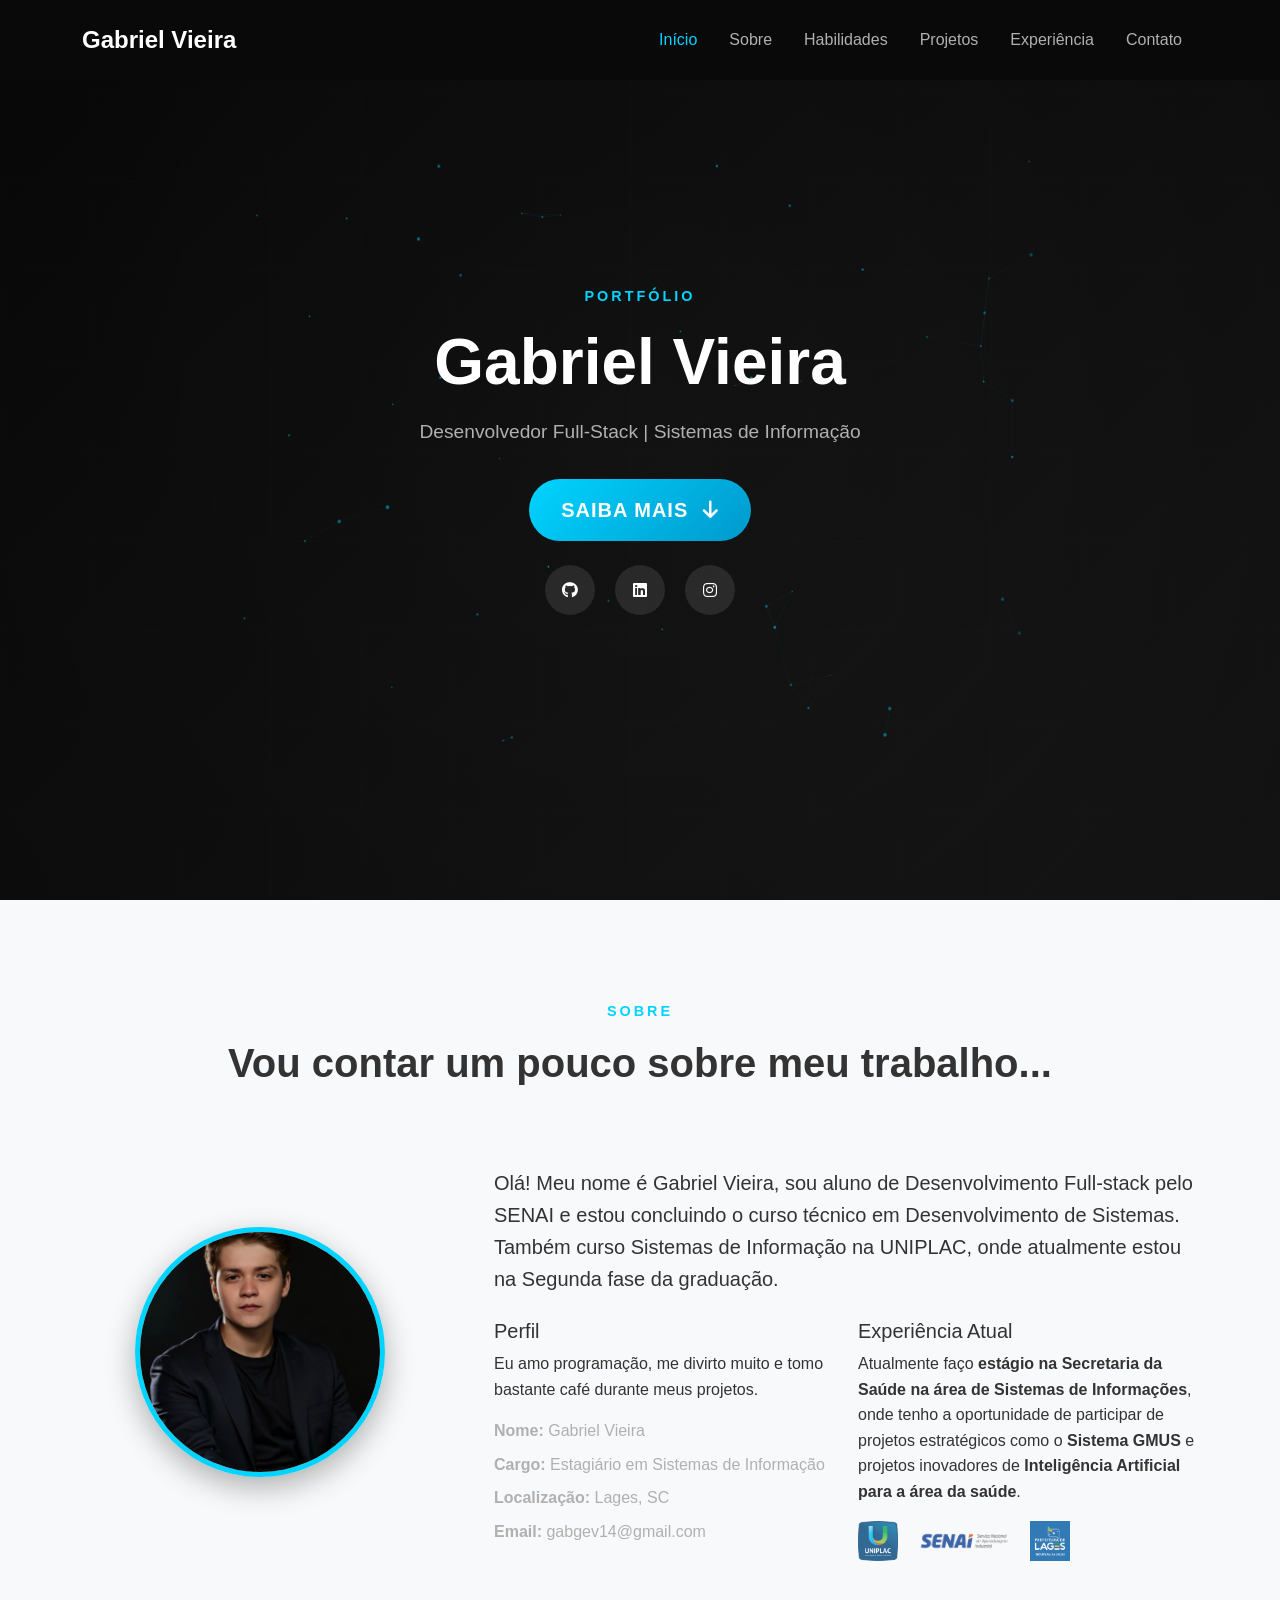
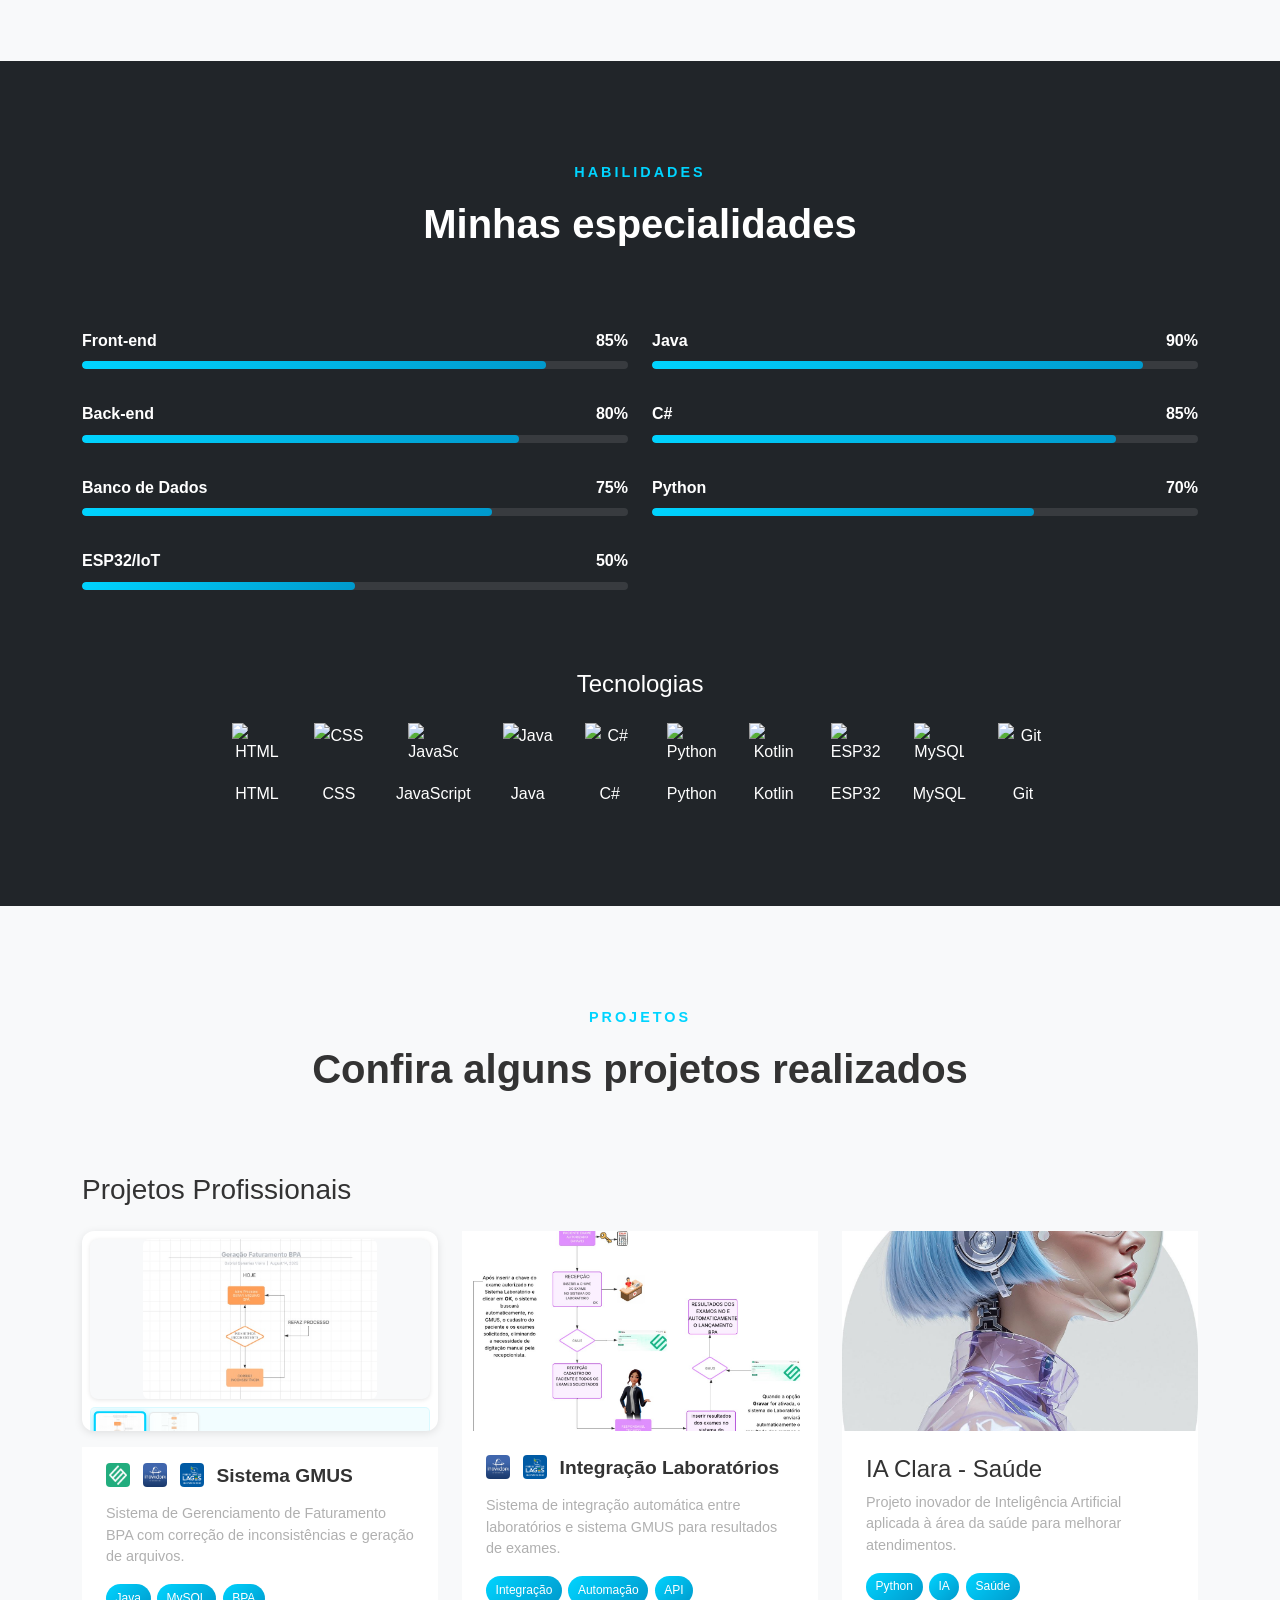
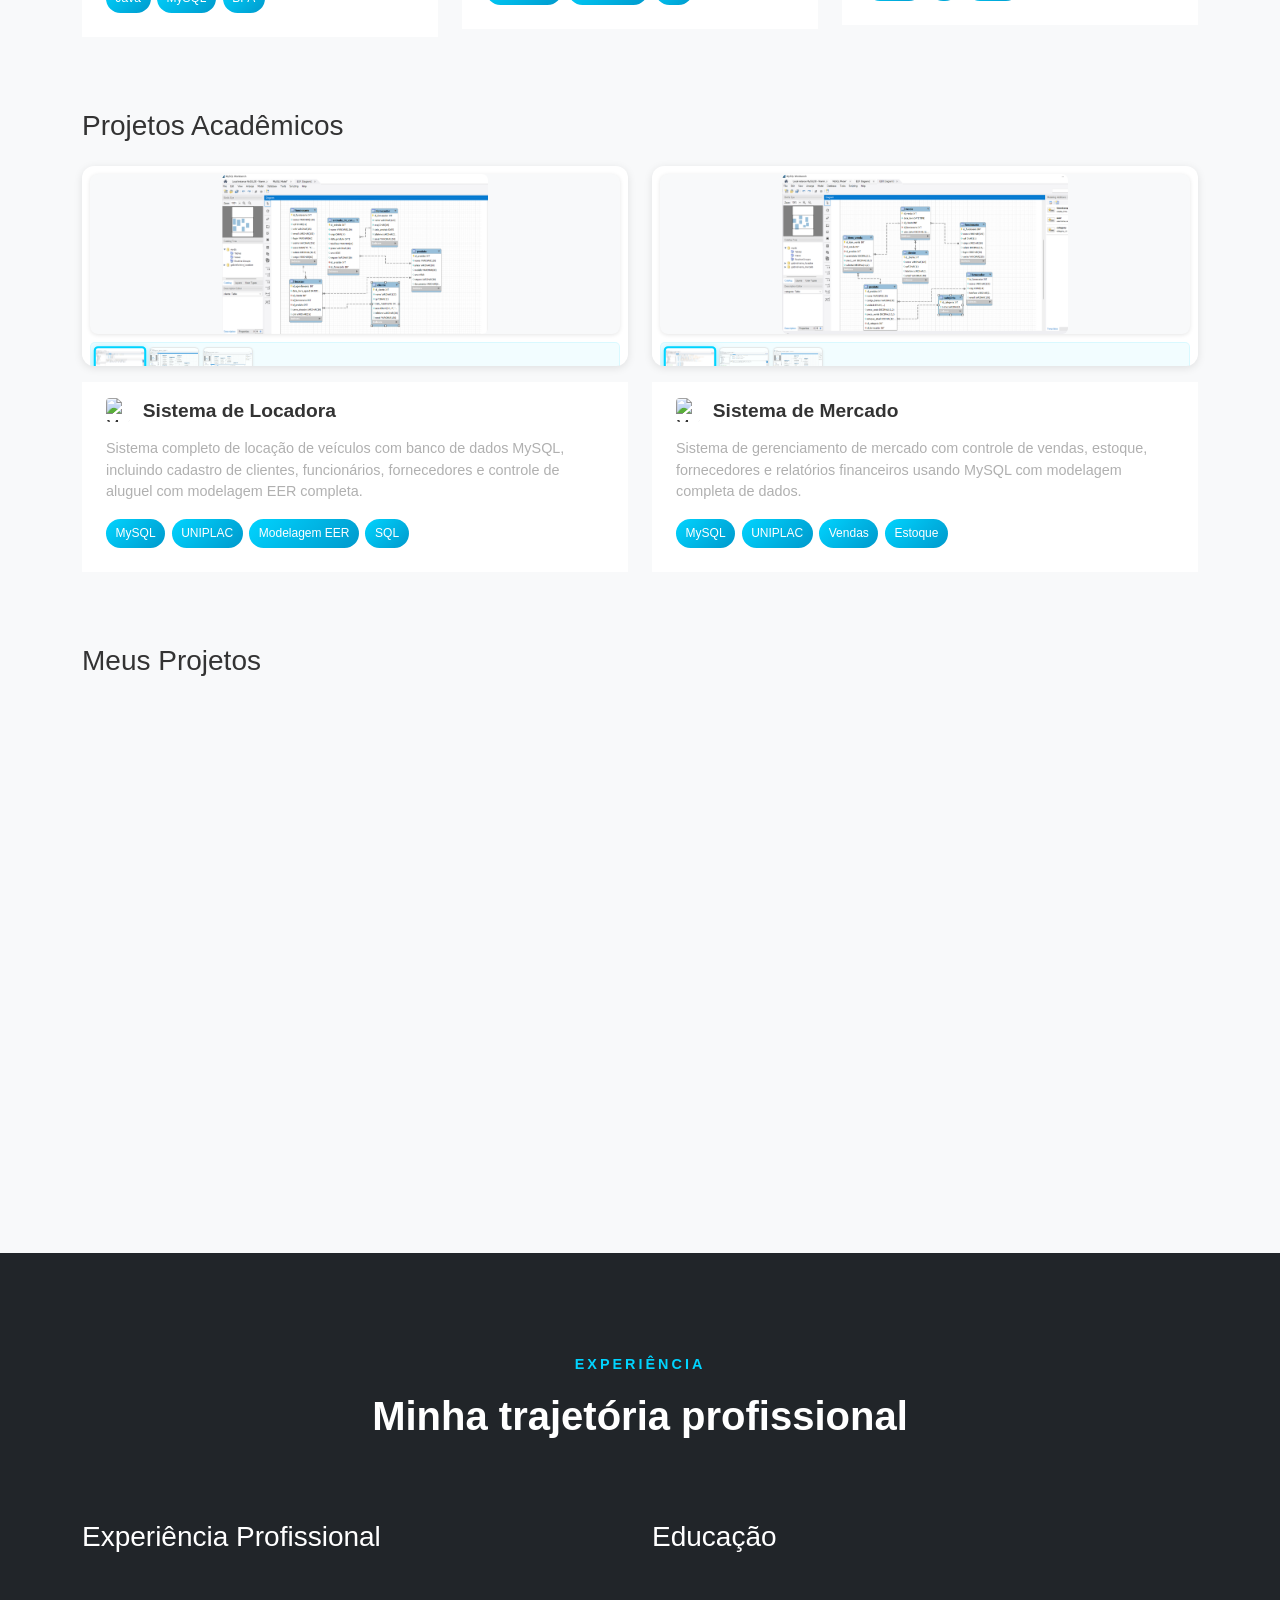
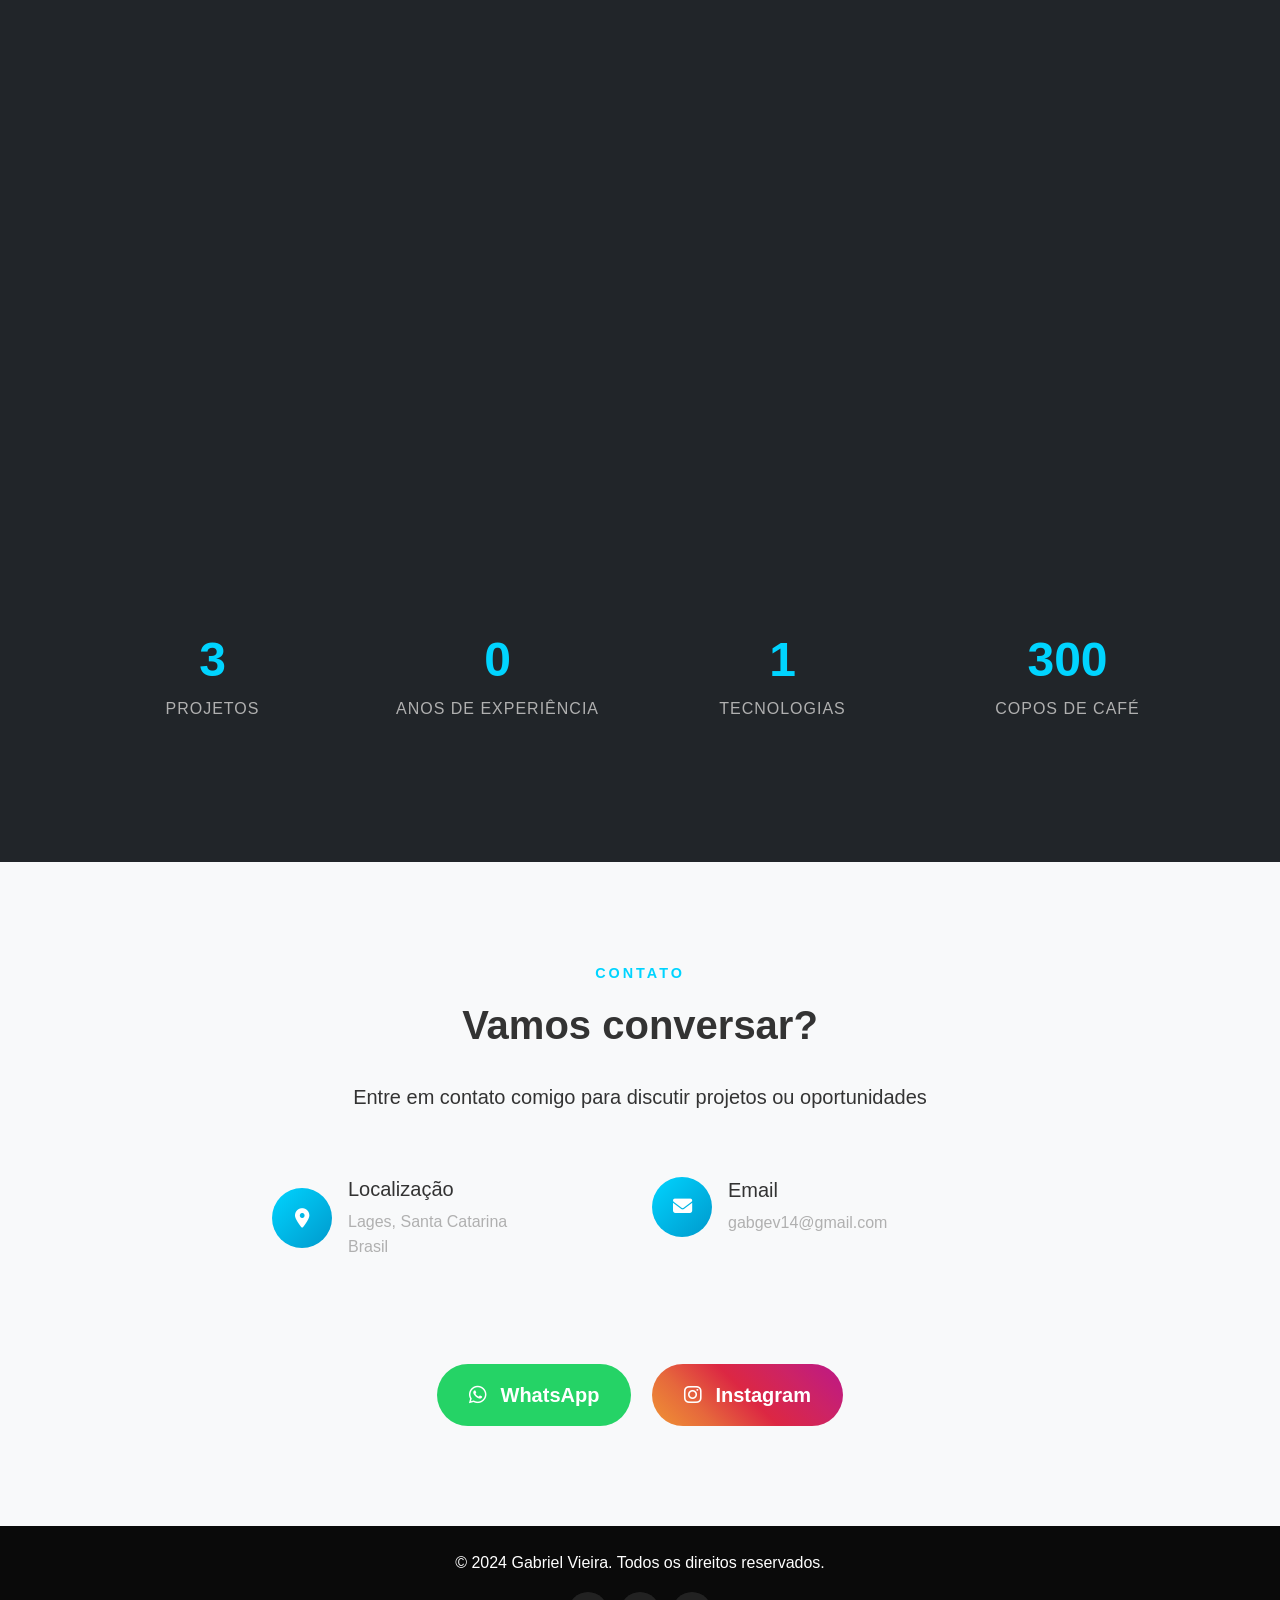
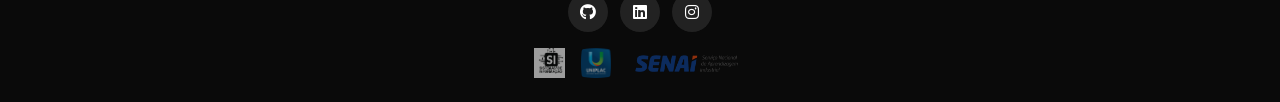
==== index.html @ 1f6eee44 "Correção de bugs e melhorias no portfólio" ====
<!DOCTYPE html>
<html lang="pt-br">
<head>
  <meta charset="utf-8" />
  <meta name="viewport" content="width=device-width, initial-scale=1" />
  <link href="https://cdn.jsdelivr.net/npm/bootstrap@5.3.6/dist/css/bootstrap.min.css" rel="stylesheet" />
  <link href="https://cdnjs.cloudflare.com/ajax/libs/font-awesome/6.4.0/css/all.min.css" rel="stylesheet" />
  <link href="./index.css" rel="stylesheet" />
  <title>Gabriel Vieira - Portfólio</title>
</head>
<body>
  <!-- Navigation -->
  <nav class="navbar navbar-expand-lg navbar-dark fixed-top" id="mainNav">
    <div class="container">
      <a class="navbar-brand" href="#home">Gabriel Vieira</a>
      <button class="navbar-toggler" type="button" data-bs-toggle="collapse" data-bs-target="#navbarNav">
        <span class="navbar-toggler-icon"></span>
      </button>
      <div class="collapse navbar-collapse" id="navbarNav">
        <ul class="navbar-nav ms-auto">
          <li class="nav-item"><a class="nav-link" href="#home">Início</a></li>
          <li class="nav-item"><a class="nav-link" href="#sobre">Sobre</a></li>
          <li class="nav-item"><a class="nav-link" href="#habilidades">Habilidades</a></li>
          <li class="nav-item"><a class="nav-link" href="#projetos">Projetos</a></li>
          <li class="nav-item"><a class="nav-link" href="#experiencia">Experiência</a></li>
          <li class="nav-item"><a class="nav-link" href="#contato">Contato</a></li>
        </ul>
      </div>
    </div>
  </nav>

  <!-- Hero Section -->
  <section id="home" class="hero-section min-vh-100 d-flex align-items-center justify-content-center">
    <div class="hero-overlay"></div>
    <div class="container text-center">
      <p class="hero-subtitle">PORTFÓLIO</p>
      <h1 class="hero-title">Gabriel Vieira</h1>
      <p class="hero-description">Desenvolvedor Full-Stack | Sistemas de Informação</p>
      <a href="#sobre" class="btn btn-primary btn-lg">
        SAIBA MAIS <i class="fas fa-arrow-down ms-2"></i>
      </a>
      <div class="hero-social mt-4">
        <a href="https://github.com/gabrielgeremiasvieira" target="_blank" class="social-link">
          <i class="fab fa-github"></i>
        </a>
        <a href="https://www.linkedin.com/in/gabriel-geremias-vieira/" target="_blank" class="social-link">
          <i class="fab fa-linkedin"></i>
        </a>
        <a href="https://www.instagram.com/gabrielgeremiasvieira/" target="_blank" class="social-link">
          <i class="fab fa-instagram"></i>
        </a>
      </div>
    </div>
  </section>

  <!-- About Section -->
  <section id="sobre" class="section-padding">
    <div class="container">
      <div class="row">
        <div class="col-lg-12 text-center mb-5">
          <p class="section-subtitle">SOBRE</p>
          <h2 class="section-title">Vou contar um pouco sobre meu trabalho...</h2>
        </div>
      </div>
      <div class="row align-items-center">
        <div class="col-lg-4 text-center mb-4">
          <div class="profile-image">
            <img src="assets/gabriel.jpg" alt="Gabriel Vieira" class="img-fluid rounded-circle">
          </div>
        </div>
        <div class="col-lg-8">
          <div class="about-content">
            <p class="lead">Olá! Meu nome é <strong>Gabriel Vieira</strong>, sou aluno de <strong>Desenvolvimento Full-stack</strong> pelo SENAI e estou concluindo o curso técnico em <strong>Desenvolvimento de Sistemas</strong>. Também curso <strong>Sistemas de Informação</strong> na UNIPLAC, onde atualmente estou na Segunda fase da graduação.</p>
            
            <div class="row mt-4">
              <div class="col-md-6">
                <h5>Perfil</h5>
                <p>Eu amo programação, me divirto muito e tomo bastante café durante meus projetos.</p>
                <ul class="profile-list">
                  <li><strong>Nome:</strong> Gabriel Vieira</li>
                  <li><strong>Cargo:</strong> Estagiário em Sistemas de Informação</li>
                  <li><strong>Localização:</strong> Lages, SC</li>
                  <li><strong>Email:</strong> gabgev14@gmail.com</li>
                </ul>
              </div>
              <div class="col-md-6">
                <h5>Experiência Atual</h5>
                <p>Atualmente faço <strong>estágio na Secretaria da Saúde na área de Sistemas de Informações</strong>, onde tenho a oportunidade de participar de projetos estratégicos como o <strong>Sistema GMUS</strong> e projetos inovadores de <strong>Inteligência Artificial para a área da saúde</strong>.</p>
                
                <div class="education-logos mt-3">
                  <img src="assets/uniplac-logo.png" alt="UNIPLAC" class="education-logo">
                  <img src="assets/senai-logo.png" alt="SENAI" class="education-logo">
                  <img src="assets/prefeitura-lages-saude.png" alt="Prefeitura de Lages - Secretaria da Saúde" class="education-logo">
                </div>
              </div>
            </div>
          </div>
        </div>
      </div>
    </div>
  </section>

  <!-- Skills Section -->
  <section id="habilidades" class="section-padding bg-dark">
    <div class="container">
      <div class="row">
        <div class="col-lg-12 text-center mb-5">
          <p class="section-subtitle">HABILIDADES</p>
          <h2 class="section-title text-white">Minhas especialidades</h2>
        </div>
      </div>
      <div class="row">
        <div class="col-lg-6">
          <div class="skill-item">
            <div class="skill-header">
              <span>Front-end</span>
              <span>85%</span>
            </div>
            <div class="skill-bar">
              <div class="skill-progress" data-width="85%"></div>
            </div>
          </div>
          <div class="skill-item">
            <div class="skill-header">
              <span>Back-end</span>
              <span>80%</span>
            </div>
            <div class="skill-bar">
              <div class="skill-progress" data-width="80%"></div>
            </div>
          </div>
          <div class="skill-item">
            <div class="skill-header">
              <span>Banco de Dados</span>
              <span>75%</span>
            </div>
            <div class="skill-bar">
              <div class="skill-progress" data-width="75%"></div>
            </div>
          </div>
          <div class="skill-item">
            <div class="skill-header">
              <span>ESP32/IoT</span>
              <span>50%</span>
            </div>
            <div class="skill-bar">
              <div class="skill-progress" data-width="50%"></div>
            </div>
          </div>
        </div>
        <div class="col-lg-6">
          <div class="skill-item">
            <div class="skill-header">
              <span>Java</span>
              <span>90%</span>
            </div>
            <div class="skill-bar">
              <div class="skill-progress" data-width="90%"></div>
            </div>
          </div>
          <div class="skill-item">
            <div class="skill-header">
              <span>C#</span>
              <span>85%</span>
            </div>
            <div class="skill-bar">
              <div class="skill-progress" data-width="85%"></div>
            </div>
          </div>
          <div class="skill-item">
            <div class="skill-header">
              <span>Python</span>
              <span>70%</span>
            </div>
            <div class="skill-bar">
              <div class="skill-progress" data-width="70%"></div>
            </div>
          </div>
        </div>
      </div>
      
      <!-- Tech Stack -->
      <div class="row mt-5">
        <div class="col-12 text-center">
          <h4 class="text-white mb-4">Tecnologias</h4>
          <div class="tech-stack">
            <div class="tech-item">
              <img src="https://skillicons.dev/icons?i=html&theme=light" alt="HTML">
              <span>HTML</span>
            </div>
            <div class="tech-item">
              <img src="https://skillicons.dev/icons?i=css&theme=light" alt="CSS">
              <span>CSS</span>
            </div>
            <div class="tech-item">
              <img src="https://skillicons.dev/icons?i=js&theme=light" alt="JavaScript">
              <span>JavaScript</span>
            </div>
            <div class="tech-item">
              <img src="https://skillicons.dev/icons?i=java&theme=light" alt="Java">
              <span>Java</span>
            </div>
            <div class="tech-item">
              <img src="https://skillicons.dev/icons?i=cs&theme=light" alt="C#">
              <span>C#</span>
            </div>
            <div class="tech-item">
              <img src="https://skillicons.dev/icons?i=python&theme=light" alt="Python">
              <span>Python</span>
            </div>
            <div class="tech-item">
              <img src="https://skillicons.dev/icons?i=kotlin&theme=light" alt="Kotlin">
              <span>Kotlin</span>
            </div>
            <div class="tech-item">
              <img src="https://skillicons.dev/icons?i=arduino&theme=light" alt="ESP32">
              <span>ESP32</span>
            </div>
            <div class="tech-item">
              <img src="https://skillicons.dev/icons?i=mysql&theme=light" alt="MySQL">
              <span>MySQL</span>
            </div>
            <div class="tech-item">
              <img src="https://skillicons.dev/icons?i=git&theme=light" alt="Git">
              <span>Git</span>
            </div>
          </div>
        </div>
      </div>
    </div>
  </section>

  <!-- Projects Section -->
  <section id="projetos" class="section-padding">
    <div class="container">
      <div class="row">
        <div class="col-lg-12 text-center mb-5">
          <p class="section-subtitle">PROJETOS</p>
          <h2 class="section-title">Confira alguns projetos realizados</h2>
        </div>
      </div>
      
      <!-- Professional Projects -->
      <div class="row mb-5">
        <div class="col-12">
          <h3 class="mb-4">Projetos Profissionais</h3>
        </div>
        <div class="col-lg-4 mb-4">
          <div class="project-card">
            <div class="project-image-gallery">
              <div class="gallery-main">
                <img src="assets/fluxograma-bpa-antes.jpg" alt="Fluxograma BPA Antes" class="img-fluid main-image" id="gmus-main">
              </div>
              <div class="gallery-thumbs">
                <img src="assets/fluxograma-bpa-antes.jpg" alt="Fluxograma BPA Antes" class="thumb-image active" onclick="changeImage('gmus', 'assets/fluxograma-bpa-antes.jpg')">
                <img src="assets/fluxograma-bpa-depois.jpg" alt="Fluxograma BPA Depois" class="thumb-image" onclick="changeImage('gmus', 'assets/fluxograma-bpa-depois.jpg')">
              </div>
            </div>
            <div class="project-content">
              <div class="project-header">
                <img src="assets/gmus-logo.png" alt="GMUS" class="project-logo">
                <img src="assets/inovadora-sistemas.jpg" alt="Inovadora Sistemas" class="project-logo">
                <img src="assets/prefeitura-lages-saude.png" alt="Prefeitura de Lages - Secretaria da Saúde" class="project-logo">
                <h4>Sistema GMUS</h4>
              </div>
              <p>Sistema de Gerenciamento de Faturamento BPA com correção de inconsistências e geração de arquivos.</p>
              <div class="project-tags">
                <span class="tag">Java</span>
                <span class="tag">MySQL</span>
                <span class="tag">BPA</span>
              </div>
            </div>
          </div>
        </div>
        
        <div class="col-lg-4 mb-4">
          <div class="project-card">
            <div class="project-image">
              <img src="assets/fluxograma-laboratorios.jpg" alt="Sistema Laboratórios" class="img-fluid">
              <div class="project-overlay">
                <div class="project-links">
                  <a href="#" class="project-link"><i class="fas fa-eye"></i></a>
                </div>
              </div>
            </div>
            <div class="project-content">
              <div class="project-header">
                <img src="assets/inovadora-sistemas.jpg" alt="Inovadora Sistemas" class="project-logo">
                <img src="assets/prefeitura-lages-saude.png" alt="Prefeitura de Lages - Secretaria da Saúde" class="project-logo">
                <h4>Integração Laboratórios</h4>
              </div>
              <p>Sistema de integração automática entre laboratórios e sistema GMUS para resultados de exames.</p>
              <div class="project-tags">
                <span class="tag">Integração</span>
                <span class="tag">Automação</span>
                <span class="tag">API</span>
              </div>
            </div>
          </div>
        </div>
        
        <div class="col-lg-4 mb-4">
          <div class="project-card">
            <div class="project-image">
              <img src="assets/ia-clara.jpg" alt="IA Clara" class="img-fluid">
              <div class="project-overlay">
                <div class="project-links">
                  <a href="#" class="project-link"><i class="fas fa-eye"></i></a>
                </div>
              </div>
            </div>
            <div class="project-content">
              <h4>IA Clara - Saúde</h4>
              <p>Projeto inovador de Inteligência Artificial aplicada à área da saúde para melhorar atendimentos.</p>
              <div class="project-tags">
                <span class="tag">Python</span>
                <span class="tag">IA</span>
                <span class="tag">Saúde</span>
              </div>
            </div>
          </div>
        </div>
      </div>
      
      <!-- Academic Projects -->
      <div class="row mb-5">
        <div class="col-12">
          <h3 class="mb-4">Projetos Acadêmicos</h3>
        </div>
        <div class="col-lg-6 mb-4">
          <div class="project-card">
            <div class="project-image-gallery">
              <div class="gallery-main">
                <img src="assets/locadora-2.webp" alt="Sistema de Locadora - Diagrama EER" class="img-fluid main-image" id="locadora-main">
              </div>
              <div class="gallery-thumbs">
                <img src="assets/locadora-1.webp" alt="Locadora - Consultas SQL" class="thumb-image active" onclick="changeImage('locadora', 'assets/locadora-1.webp')">
                <img src="assets/locadora-2.webp" alt="Locadora - Diagrama EER" class="thumb-image" onclick="changeImage('locadora', 'assets/locadora-2.webp')">
                <img src="assets/locadora-3.webp" alt="Locadora - Estrutura Tabelas" class="thumb-image" onclick="changeImage('locadora', 'assets/locadora-3.webp')">
              </div>
            </div>
            <div class="project-content">
              <div class="project-header">
                <img src="https://skillicons.dev/icons?i=mysql&theme=light" alt="MySQL" class="project-logo">
                <h4>Sistema de Locadora</h4>
              </div>
              <p>Sistema completo de locação de veículos com banco de dados MySQL, incluindo cadastro de clientes, funcionários, fornecedores e controle de aluguel com modelagem EER completa.</p>
              <div class="project-tags">
                <span class="tag">MySQL</span>
                <span class="tag">UNIPLAC</span>
                <span class="tag">Modelagem EER</span>
                <span class="tag">SQL</span>
              </div>
            </div>
          </div>
        </div>
        
        <div class="col-lg-6 mb-4">
          <div class="project-card">
            <div class="project-image-gallery">
              <div class="gallery-main">
                <img src="assets/mercado-3.webp" alt="Sistema de Mercado - Diagrama EER" class="img-fluid main-image" id="mercado-main">
              </div>
              <div class="gallery-thumbs">
                <img src="assets/mercado-1.webp" alt="Mercado - Inserção de Dados" class="thumb-image active" onclick="changeImage('mercado', 'assets/mercado-1.webp')">
                <img src="assets/mercado-2.webp" alt="Mercado - Consultas e Resultados" class="thumb-image" onclick="changeImage('mercado', 'assets/mercado-2.webp')">
                <img src="assets/mercado-3.webp" alt="Mercado - Diagrama EER" class="thumb-image" onclick="changeImage('mercado', 'assets/mercado-3.webp')">
              </div>
            </div>
            <div class="project-content">
              <div class="project-header">
                <img src="https://skillicons.dev/icons?i=mysql&theme=light" alt="MySQL" class="project-logo">
                <h4>Sistema de Mercado</h4>
              </div>
              <p>Sistema de gerenciamento de mercado com controle de vendas, estoque, fornecedores e relatórios financeiros usando MySQL com modelagem completa de dados.</p>
              <div class="project-tags">
                <span class="tag">MySQL</span>
                <span class="tag">UNIPLAC</span>
                <span class="tag">Vendas</span>
                <span class="tag">Estoque</span>
              </div>
            </div>
          </div>
        </div>
      </div>
      
      <!-- Meus Projetos -->
      <div class="row my-projects">
        <div class="col-12">
          <h3 class="mb-4">Meus Projetos</h3>
        </div>
        <div class="col-lg-6 mb-4">
          <div class="project-card">
            <div class="project-image">
              <img src="assets/video2.gif" alt="Site Auto Lavação Geremias" class="img-fluid clickable-gif" onclick="openGifModal('assets/video2.gif')">
              <div class="project-overlay">
                <div class="project-links">
                  <a href="#" class="project-link" onclick="openGifModal('assets/video2.gif')"><i class="fas fa-expand"></i></a>
                </div>
              </div>
            </div>
            <div class="project-content">
              <div class="project-header">
                <img src="https://skillicons.dev/icons?i=html&theme=light" alt="HTML" class="project-logo">
                <img src="https://skillicons.dev/icons?i=css&theme=light" alt="CSS" class="project-logo">
                <img src="https://skillicons.dev/icons?i=js&theme=light" alt="JavaScript" class="project-logo">
                <h4>Site Auto Lavação Geremias</h4>
              </div>
              <p>Site completo desenvolvido em HTML, CSS e JavaScript para uma empresa de lavação automotiva. O projeto inclui design responsivo, seções de serviços, galeria de imagens, integração com WhatsApp e Instagram.</p>
              <div class="project-tags">
                <span class="tag">HTML</span>
                <span class="tag">CSS</span>
                <span class="tag">JavaScript</span>
                <span class="tag">Responsivo</span>
                <span class="tag">WhatsApp API</span>
              </div>
            </div>
          </div>
        </div>
        
        <div class="col-lg-6 mb-4">
          <div class="project-card">
            <div class="project-image-gallery">
              <div class="gallery-main">
                <img src="assets/sistemaiot.png" alt="Sistema IoT" class="img-fluid main-image" id="esp32-main" ondblclick="openImageModal(this.src, this.alt)">
              </div>
              <div class="gallery-thumbs">
                <img src="assets/sistemaiot.png" alt="Sistema IoT" class="thumb-image active" onclick="changeImage('esp32', 'assets/sistemaiot.png')" ondblclick="openImageModal('assets/sistemaiot.png', 'Sistema IoT')">
                <img src="assets/fotoesp321.png" alt="ESP32 com DHT22" class="thumb-image" onclick="changeImage('esp32', 'assets/fotoesp321.png')" ondblclick="openImageModal('assets/fotoesp321.png', 'ESP32 com DHT22')">
                <img src="assets/esp322.png" alt="ESP32 com Potenciômetro" class="thumb-image" onclick="changeImage('esp32', 'assets/esp322.png')" ondblclick="openImageModal('assets/esp322.png', 'ESP32 com Potenciômetro')">
                <img src="assets/codigoesp321.png" alt="Código ESP32 DHT22" class="thumb-image" onclick="changeImage('esp32', 'assets/codigoesp321.png')" ondblclick="openImageModal('assets/codigoesp321.png', 'Código ESP32 DHT22')">
                <img src="assets/codigoes322.png" alt="Código ESP32 Potenciômetro" class="thumb-image" onclick="changeImage('esp32', 'assets/codigoes322.png')" ondblclick="openImageModal('assets/codigoes322.png', 'Código ESP32 Potenciômetro')">
                <img src="assets/baterialediot.png" alt="Circuito com Bateria e LED" class="thumb-image" onclick="changeImage('esp32', 'assets/baterialediot.png')" ondblclick="openImageModal('assets/baterialediot.png', 'Circuito com Bateria e LED')">
                <img src="assets/projetoiot.png" alt="Esquema Completo IoT" class="thumb-image" onclick="changeImage('esp32', 'assets/projetoiot.png')" ondblclick="openImageModal('assets/projetoiot.png', 'Esquema Completo IoT')">
              </div>
            </div>
            <div class="project-content">
              <div class="project-header">
                <img src="https://skillicons.dev/icons?i=arduino&theme=light" alt="ESP32" class="project-logo">
                <img src="https://skillicons.dev/icons?i=cpp&theme=light" alt="C++" class="project-logo">
                <h4>Projetos com ESP32 e IoT</h4>
              </div>
              <p>Desenvolvimento de projetos de Internet das Coisas (IoT) utilizando a plataforma ESP32. Inclui sensores DHT22 para temperatura e umidade, potenciômetros para controle analógico, LEDs e sistemas de monitoramento com comunicação WiFi.</p>
              <div class="project-tags">
                <span class="tag">ESP32</span>
                <span class="tag">IoT</span>
                <span class="tag">C++</span>
                <span class="tag">Arduino IDE</span>
                <span class="tag">DHT22</span>
                <span class="tag">WiFi</span>
              </div>
            </div>
          </div>
        </div>
      </div>
    </div>
  </section>

  <!-- Experience Section -->
  <section id="experiencia" class="section-padding bg-dark">
    <div class="container">
      <div class="row">
        <div class="col-lg-12 text-center mb-5">
          <p class="section-subtitle">EXPERIÊNCIA</p>
          <h2 class="section-title text-white">Minha trajetória profissional</h2>
        </div>
      </div>
      
      <div class="row">
        <div class="col-lg-6">
          <h3 class="text-white mb-4">Experiência Profissional</h3>
          
          <div class="timeline-item">
            <div class="timeline-date">2025 - Presente</div>
            <div class="timeline-content">
              <div class="experience-header">
                <img src="assets/prefeitura-lages-saude.png" alt="Prefeitura de Lages - Secretaria da Saúde" class="experience-logo">
                <div>
                  <h4>Estagiário em Sistemas de Informação</h4>
                  <h5>Secretaria da Saúde - Lages, SC</h5>
                </div>
              </div>
              <p>Desenvolvimento e manutenção do Sistema GMUS, projetos de IA para saúde, integração de sistemas e migração de dados. Participação em projetos estratégicos de modernização dos sistemas de saúde municipal.</p>
            </div>
          </div>
          
          <div class="timeline-item">
            <div class="timeline-date">Set 2022 - Abr 2025</div>
            <div class="timeline-content">
              <div class="experience-header">
                <img src="assets/tlp-logo.png" alt="TLP Telecomunicações" class="experience-logo">
                <div>
                  <h4>Técnico Operador de Rede</h4>
                  <h5>TLP Telecomunicações - São José, SC</h5>
                </div>
              </div>
              <p>Instalação de fibras ópticas, passagem e fusão, FTTx, GPON, BONE, B2B e infraestrutura de rede estruturada. Manutenções preventivas e corretivas, mantendo a rede de fibra óptica disponível para empresas.</p>
            </div>
          </div>
          
          <!-- Referência -->
          <div class="timeline-item">
            <div class="timeline-content">
              <div class="experience-header">
                <img src="assets/policia-civil-sc.png" alt="Polícia Civil SC" class="experience-logo">
                <div>
                  <h4>Referência Profissional</h4>
                  <h5>Alexandre Poroski</h5>
                </div>
              </div>
              <p>Polícia Civil de Santa Catarina - Lages, SC</p>
            </div>
          </div>
        </div>
        
        <div class="col-lg-6">
          <h3 class="text-white mb-4">Educação</h3>
          
          <div class="timeline-item">
            <div class="timeline-date">Jul 2025 - Dez 2028</div>
            <div class="timeline-content">
              <div class="experience-header">
                <img src="assets/uniplac-logo.png" alt="UNIPLAC" class="experience-logo">
                <div>
                  <h4>Sistemas de Informação</h4>
                  <h5>UNIPLAC - Universidade do Planalto Catarinense</h5>
                </div>
              </div>
              <p>Graduação em Sistemas de Informação com foco em desenvolvimento de software, análise de sistemas e gestão de projetos tecnológicos.</p>
            </div>
          </div>
          
          <div class="timeline-item">
            <div class="timeline-date">Jan 2024 - Out 2025</div>
            <div class="timeline-content">
              <div class="experience-header">
                <img src="assets/senai-logo.png" alt="SENAI" class="experience-logo">
                <div>
                  <h4>Técnico em Desenvolvimento de Sistemas</h4>
                  <h5>SENAI - Lages, SC</h5>
                </div>
              </div>
              <p>Curso técnico focado em desenvolvimento full-stack, programação orientada a objetos, banco de dados e metodologias ágeis.</p>
            </div>
          </div>
        </div>
      </div>
      
      <!-- Stats -->
      <div class="row mt-5">
        <div class="col-lg-3 col-md-6 text-center mb-4">
          <div class="stat-item">
            <h3 class="stat-number" data-count="15">0</h3>
            <p class="stat-label">Projetos</p>
          </div>
        </div>
        <div class="col-lg-3 col-md-6 text-center mb-4">
          <div class="stat-item">
            <h3 class="stat-number" data-count="2">0</h3>
            <p class="stat-label">Anos de Experiência</p>
          </div>
        </div>
        <div class="col-lg-3 col-md-6 text-center mb-4">
          <div class="stat-item">
            <h3 class="stat-number" data-count="8">0</h3>
            <p class="stat-label">Tecnologias</p>
          </div>
        </div>
        <div class="col-lg-3 col-md-6 text-center mb-4">
          <div class="stat-item">
            <h3 class="stat-number" data-count="1500">0</h3>
            <p class="stat-label">Copos de Café</p>
          </div>
        </div>
      </div>
    </div>
  </section>

  <!-- Contact Section -->
  <section id="contato" class="section-padding">
    <div class="container">
      <div class="row">
        <div class="col-lg-12 text-center mb-5">
          <p class="section-subtitle">CONTATO</p>
          <h2 class="section-title">Vamos conversar?</h2>
          <p class="lead">Entre em contato comigo para discutir projetos ou oportunidades</p>
        </div>
      </div>
      
      <div class="row justify-content-center">
        <div class="col-lg-8">
          <div class="contact-info">
            <div class="row">
              <div class="col-md-6 mb-4">
                <div class="contact-item">
                  <div class="contact-icon">
                    <i class="fas fa-map-marker-alt"></i>
                  </div>
                  <div class="contact-content">
                    <h5>Localização</h5>
                    <p>Lages, Santa Catarina<br>Brasil</p>
                  </div>
                </div>
              </div>
              
              <div class="col-md-6 mb-4">
                <div class="contact-item">
                  <div class="contact-icon">
                    <i class="fas fa-envelope"></i>
                  </div>
                  <div class="contact-content">
                    <h5>Email</h5>
                    <p>gabgev14@gmail.com</p>
                  </div>
                </div>
              </div>
            </div>
            
            <!-- Contact Buttons -->
            <div class="contact-buttons text-center mt-5">
              <a href="https://wa.me/5549999600920" target="_blank" class="btn btn-whatsapp btn-lg me-3">
                <i class="fab fa-whatsapp me-2"></i>
                WhatsApp
              </a>
              <a href="https://www.instagram.com/heybiel_vieira" target="_blank" class="btn btn-instagram btn-lg">
                <i class="fab fa-instagram me-2"></i>
                Instagram
              </a>
            </div>
          </div>
        </div>
      </div>
    </div>
  </section>

  <!-- Footer -->
  <footer class="footer bg-dark text-center py-4">
    <div class="container">
      <div class="row">
        <div class="col-12">
          <p class="text-white mb-2">&copy; 2024 Gabriel Vieira. Todos os direitos reservados.</p>
          <div class="footer-social">
            <a href="https://github.com/lageano" target="_blank" class="social-link">
              <i class="fab fa-github"></i>
            </a>
            <a href="https://www.linkedin.com/in/gabriel-vieira-50797119b/" target="_blank" class="social-link">
              <i class="fab fa-linkedin"></i>
            </a>
            <a href="https://www.instagram.com/heybiel_vieira" target="_blank" class="social-link">
              <i class="fab fa-instagram"></i>
            </a>
          </div>
          
          <!-- Logos Footer -->
          <div class="footer-logos mt-3">
            <img src="assets/sistemas-logo.webp" alt="Sistemas" class="footer-logo">
            <img src="assets/uniplac-logo.png" alt="UNIPLAC" class="footer-logo">
            <img src="assets/senai-logo.png" alt="SENAI" class="footer-logo">
          </div>
        </div>
      </div>
    </div>
  </footer>

  <!-- Back to Top -->
  <a href="#home" class="back-to-top">
    <i class="fas fa-arrow-up"></i>
  </a>
  
  <!-- GIF Modal -->
  <div id="gifModal" class="gif-modal">
    <div class="gif-modal-content">
      <span class="gif-modal-close" onclick="closeGifModal()">&times;</span>
      <img id="gifModalImage" src="" alt="GIF ampliado" class="gif-modal-image">
    </div>
  </div>

  <script src="https://cdn.jsdelivr.net/npm/bootstrap@5.3.0/dist/js/bootstrap.bundle.min.js"></script>
  <script src="index.js"></script>
  <script src="spider-web.js"></script>
  
  <script>
    // Rolagem suave para o botão Saiba Mais
    document.addEventListener('DOMContentLoaded', function() {
      var saibaMaisBtn = document.querySelector('a[href="#sobre"].btn.btn-primary.btn-lg');
      if (saibaMaisBtn) {
        saibaMaisBtn.addEventListener('click', function(e) {
          var sobreSection = document.getElementById('sobre');
          if (sobreSection) {
            e.preventDefault();
            sobreSection.scrollIntoView({ behavior: 'smooth' });
          }
        });
      }
    });
  </script>
</body>
</html>
---- index.css ----
/* Reset and Base Styles */
* {
    margin: 0;
    padding: 0;
    box-sizing: border-box;
}

:root {
    --primary-color: #00d4ff;
    --secondary-color: #ff6b35;
    --dark-bg: #0a0a0a;
    --dark-secondary: #1a1a1a;
    --dark-tertiary: #2a2a2a;
    --text-light: #ffffff;
    --text-gray: #b0b0b0;
    --text-dark: #333333;
    --gradient-primary: linear-gradient(135deg, #00d4ff 0%, #0099cc 100%);
    --gradient-secondary: linear-gradient(135deg, #ff6b35 0%, #f7931e 100%);
    --shadow-light: 0 5px 15px rgba(0, 0, 0, 0.1);
    --shadow-dark: 0 10px 30px rgba(0, 0, 0, 0.3);
    --transition: all 0.3s ease;
}

html {
    scroll-behavior: smooth;
}

body {
    font-family: 'Segoe UI', Tahoma, Geneva, Verdana, sans-serif;
    line-height: 1.6;
    color: var(--text-dark);
    background-color: #f8f9fa;
    overflow-x: hidden;
}

/* Navigation */
.navbar {
    background: rgba(10, 10, 10, 0.95) !important;
    backdrop-filter: blur(10px);
    transition: var(--transition);
    padding: 1rem 0;
}

.navbar-brand {
    font-size: 1.5rem;
    font-weight: 700;
    color: var(--text-light) !important;
    text-decoration: none;
}

.navbar-nav .nav-link {
    color: var(--text-gray) !important;
    font-weight: 500;
    margin: 0 0.5rem;
    transition: var(--transition);
    position: relative;
}

.navbar-nav .nav-link:hover,
.navbar-nav .nav-link.active {
    color: var(--primary-color) !important;
}

.navbar-nav .nav-link::after {
    content: '';
    position: absolute;
    bottom: -5px;
    left: 50%;
    width: 0;
    height: 2px;
    background: var(--gradient-primary);
    transition: var(--transition);
    transform: translateX(-50%);
}

.navbar-nav .nav-link:hover::after {
    width: 100%;
}

.navbar-toggler {
    border: none;
    padding: 0.25rem 0.5rem;
}

.navbar-toggler:focus {
    box-shadow: none;
}

/* Hero Section */
.hero-section {
    background: linear-gradient(135deg, var(--dark-bg) 0%, var(--dark-secondary) 100%);
    position: relative;
    overflow: hidden;
    display: flex;
    align-items: center;
    justify-content: center;
}

.hero-section::before {
    content: '';
    position: absolute;
    top: 0;
    left: 0;
    right: 0;
    bottom: 0;
    background: url('data:image/svg+xml,<svg xmlns="http://www.w3.org/2000/svg" viewBox="0 0 100 100"><defs><pattern id="grid" width="10" height="10" patternUnits="userSpaceOnUse"><path d="M 10 0 L 0 0 0 10" fill="none" stroke="%23333" stroke-width="0.5" opacity="0.3"/></pattern></defs><rect width="100" height="100" fill="url(%23grid)"/></svg>');
    opacity: 0.1;
}

/* Futuristic Blue Lines Animation */
.hero-section::after {
    content: '';
    position: absolute;
    top: 0;
    left: 0;
    right: 0;
    bottom: 0;
    background: 
        linear-gradient(90deg, transparent 0%, #00d4ff 50%, transparent 100%),
        linear-gradient(0deg, transparent 0%, #0099cc 50%, transparent 100%);
    background-size: 200% 2px, 2px 200%;
    background-position: -100% 20%, 80% -100%;
    background-repeat: no-repeat;
    animation: futuristicLines 4s ease-in-out infinite alternate;
    opacity: 0.6;
    z-index: 1;
}

/* Efeito de Teia de Aranha Futurista */
.futuristic-lines {
    position: absolute;
    top: 0;
    left: 0;
    right: 0;
    bottom: 0;
    pointer-events: none;
    z-index: 2;
    overflow: hidden;
}

.spider-web-canvas {
    position: absolute;
    top: 50%;
    left: 50%;
    transform: translate(-50%, -50%);
    width: 100%;
    height: 100%;
    opacity: 0.8;
    max-width: 800px; /* Limita a largura para que a teia não se espalhe demais */
    max-height: 600px; /* Limita a altura */
}

.hero-overlay {
    position: absolute;
    top: 0;
    left: 0;
    right: 0;
    bottom: 0;
    background: radial-gradient(circle at center, transparent 0%, rgba(0, 0, 0, 0.3) 100%);
    z-index: 3;
}

.hero-subtitle {
    color: var(--primary-color);
    font-size: 0.9rem;
    font-weight: 600;
    letter-spacing: 3px;
    text-transform: uppercase;
    margin-bottom: 1rem;
    opacity: 0;
    animation: fadeInUp 1s ease 0.2s forwards;
}

.hero-title {
    font-size: 4rem;
    font-weight: 700;
    color: var(--text-light);
    margin-bottom: 1rem;
    opacity: 0;
    animation: fadeInUp 1s ease 0.4s forwards;
}

.hero-description {
    font-size: 1.2rem;
    color: var(--text-gray);
    margin-bottom: 2rem;
    opacity: 0;
    animation: fadeInUp 1s ease 0.6s forwards;
}

.social-links {
    opacity: 0;
    animation: fadeInUp 1s ease 1s forwards;
}

.social-link {
    display: inline-flex;
    align-items: center;
    justify-content: center;
    width: 50px;
    height: 50px;
    background: rgba(255, 255, 255, 0.1);
    color: var(--text-light);
    border-radius: 50%;
    margin: 0 0.5rem;
    text-decoration: none;
    transition: var(--transition);
    backdrop-filter: blur(10px);
}

.social-link:hover {
    background: var(--gradient-primary);
    color: var(--text-light);
    transform: translateY(-3px);
}

/* Sections */
.section-padding {
    padding: 100px 0;
}

.section-subtitle {
    color: var(--primary-color);
    font-size: 0.9rem;
    font-weight: 600;
    letter-spacing: 3px;
    text-transform: uppercase;
    margin-bottom: 1rem;
}

.section-title {
    font-size: 2.5rem;
    font-weight: 700;
    margin-bottom: 2rem;
    color: var(--text-dark);
}

.bg-dark .section-title {
    color: var(--text-light);
}

/* About Section */
.profile-image img {
    width: 250px;
    height: 250px;
    object-fit: cover;
    border: 5px solid var(--primary-color);
    box-shadow: var(--shadow-dark);
}

.about-content {
    padding-left: 2rem;
}

.profile-list {
    list-style: none;
    padding: 0;
}

.profile-list li {
    margin-bottom: 0.5rem;
    color: var(--text-gray);
}

.education-logos {
    display: flex;
    gap: 1rem;
    align-items: center;
}

.education-logo {
    max-height: 40px;
    max-width: 100px;
    width: auto;
    height: auto;
    opacity: 0.8;
    transition: var(--transition);
    object-fit: contain;
}

.education-logo:hover {
    opacity: 1;
    transform: scale(1.1);
}

/* Experience section logo styles */
.experience-header {
    display: flex;
    align-items: center;
    gap: 1rem;
    margin-bottom: 1rem;
}

.experience-logo {
    max-height: 50px;
    max-width: 120px;
    width: auto;
    height: auto;
    opacity: 0.9;
    transition: var(--transition);
    border-radius: 4px;
    object-fit: contain;
}

.experience-logo:hover {
    opacity: 1;
    transform: scale(1.05);
}

/* Skills Section */
.skill-item {
    margin-bottom: 2rem;
}

.skill-header {
    display: flex;
    justify-content: space-between;
    margin-bottom: 0.5rem;
    color: var(--text-light);
    font-weight: 600;
}

.skill-bar {
    height: 8px;
    background: rgba(255, 255, 255, 0.1);
    border-radius: 4px;
    overflow: hidden;
}

.skill-progress {
    height: 100%;
    background: var(--gradient-primary);
    border-radius: 4px;
    width: 0;
    transition: width 2s ease;
}

.tech-stack {
    display: flex;
    flex-wrap: wrap;
    justify-content: center;
    gap: 2rem;
}

.tech-item {
    display: flex;
    flex-direction: column;
    align-items: center;
    text-align: center;
    color: var(--text-light);
    transition: var(--transition);
}

.tech-item:hover {
    transform: translateY(-5px);
}

.tech-item img {
    width: 50px;
    height: 50px;
    margin-bottom: 0.5rem;
}

/* Projects Section */
.project-card {
 /* Project Cards - Tamanho padrão uniforme */
.project-card {
  background: var(--text-light);
  border-radius: 15px;
  overflow: hidden;
  box-shadow: var(--shadow-light);
  transition: var(--transition);
  margin-bottom: 2rem;
  height: 450px; /* Altura fixa para uniformidade */
  display: flex;
  flex-direction: column;
}

.project-card:hover {
  transform: translateY(-5px);
  box-shadow: var(--shadow-dark);
}

.project-image {
  position: relative;
  height: 200px; /* Altura fixa */
  overflow: hidden;
  flex-shrink: 0;
}

.project-image img {
  width: 100%;
  height: 100%;
  object-fit: cover;
  transition: var(--transition);
}

.project-image:hover img {
  transform: scale(1.05);
}

.project-overlay {
  position: absolute;
  top: 0;
  left: 0;
  right: 0;
  bottom: 0;
  background: rgba(0, 0, 0, 0.7);
  display: flex;
  align-items: center;
  justify-content: center;
  opacity: 0;
  transition: var(--transition);
}

.project-image:hover .project-overlay {
  opacity: 1;
}

.project-links {
  display: flex;
  gap: 1rem;
}

.project-link {
  display: inline-flex;
  align-items: center;
  justify-content: center;
  width: 50px;
  height: 50px;
  background: var(--primary-color);
  color: var(--text-light);
  border-radius: 50%;
  text-decoration: none;
  transition: var(--transition);
}

.project-link:hover {
  background: var(--secondary-color);
  color: var(--text-light);
  transform: scale(1.1);
}

.project-content {
  padding: 1.5rem;
  flex-grow: 1;
  display: flex;
  flex-direction: column;
}

.project-header {
  display: flex;
  align-items: center;
  gap: 0.8rem;
  margin-bottom: 1rem;
}

.project-header h4 {
  font-size: 1.2rem;
  font-weight: 600;
  color: var(--text-dark);
  margin: 0;
}

.project-content p {
  color: var(--text-gray);
  font-size: 0.9rem;
  line-height: 1.5;
  margin-bottom: 1rem;
  flex-grow: 1;
  display: -webkit-box;
  -webkit-line-clamp: 4; /* Limitando a 4 linhas */
  -webkit-box-orient: vertical;
  overflow: hidden;
}

.project-logo {
  width: 24px;
  height: 24px;
  border-radius: 4px;
}

.project-tags {
  display: flex;
  flex-wrap: wrap;
  gap: 0.4rem;
  margin-top: auto; /* Empurra as tags para o final */
}

.project-tags .tag {
  background: var(--gradient-primary);
  color: var(--text-light);
  padding: 0.3rem 0.6rem;
  border-radius: 15px;
  font-size: 0.75rem;
  font-weight: 500;
}t-size: 0.8rem;
    font-weight: 500;
}

/* Experience Section */
.timeline-item {
    position: relative;
    padding-left: 2rem;
    margin-bottom: 2rem;
    border-left: 2px solid var(--primary-color);
}

.timeline-item::before {
    content: '';
    position: absolute;
    left: -6px;
    top: 0;
    width: 10px;
    height: 10px;
    background: var(--primary-color);
    border-radius: 50%;
}

.timeline-date {
    color: var(--primary-color);
    font-weight: 600;
    font-size: 0.9rem;
    margin-bottom: 0.5rem;
}

.timeline-content h4 {
    color: var(--text-light);
    margin-bottom: 0.25rem;
}

.timeline-content h5 {
    color: var(--text-gray);
    margin-bottom: 0.5rem;
    font-weight: 500;
}

.timeline-content p {
    color: var(--text-gray);
    margin-bottom: 1rem;
}

.company-logo img {
    height: 30px;
    width: auto;
    opacity: 0.8;
}

/* Stats */
.stat-item {
    text-align: center;
}

.stat-number {
    font-size: 3rem;
    font-weight: 700;
    color: var(--primary-color);
    margin-bottom: 0.5rem;
}

.stat-label {
    color: var(--text-gray);
    font-weight: 500;
    text-transform: uppercase;
    letter-spacing: 1px;
}

/* Contact Section */
.contact-item {
    display: flex;
    align-items: center;
    margin-bottom: 2rem;
}

.contact-icon {
    width: 60px;
    height: 60px;
    background: var(--gradient-primary);
    border-radius: 50%;
    display: flex;
    align-items: center;
    justify-content: center;
    margin-right: 1rem;
    color: var(--text-light);
    font-size: 1.2rem;
}

.contact-content h5 {
    margin-bottom: 0.5rem;
    color: var(--text-dark);
}

.contact-content p {
    color: var(--text-gray);
    margin: 0;
}

.contact-buttons {
    margin-top: 2rem;
}

.btn-whatsapp {
    background: #25d366;
    border: none;
    color: var(--text-light);
    padding: 1rem 2rem;
    border-radius: 50px;
    font-weight: 600;
    transition: var(--transition);
}

.btn-whatsapp:hover {
    background: #128c7e;
    color: var(--text-light);
    transform: translateY(-2px);
}

.btn-instagram {
    background: linear-gradient(45deg, #f09433 0%, #e6683c 25%, #dc2743 50%, #cc2366 75%, #bc1888 100%);
    border: none;
    color: var(--text-light);
    padding: 1rem 2rem;
    border-radius: 50px;
    font-weight: 600;
    transition: var(--transition);
}

.btn-instagram:hover {
    color: var(--text-light);
    transform: translateY(-2px);
    box-shadow: 0 10px 20px rgba(0, 0, 0, 0.2);
}

/* Footer */
.footer {
    background: var(--dark-bg) !important;
    padding: 2rem 0;
}

.footer-social {
    margin: 1rem 0;
}

.footer-social .social-link {
    width: 40px;
    height: 40px;
    margin: 0 0.25rem;
}

.footer-logos {
    display: flex;
    justify-content: center;
    align-items: center;
    gap: 1rem;
    flex-wrap: wrap;
}

.footer-logo {
    height: 30px;
    width: auto;
    opacity: 0.6;
    transition: var(--transition);
}

.footer-logo:hover {
    opacity: 1;
}

/* Back to Top */
.back-to-top {
    position: fixed;
    bottom: 2rem;
    right: 2rem;
    width: 50px;
    height: 50px;
    background: var(--gradient-primary);
    color: var(--text-light);
    border-radius: 50%;
    display: flex;
    align-items: center;
    justify-content: center;
    text-decoration: none;
    opacity: 0;
    visibility: hidden;
    transition: var(--transition);
    z-index: 1000;
}

.back-to-top.show {
    opacity: 1;
    visibility: visible;
}

.back-to-top:hover {
    background: var(--gradient-secondary);
    color: var(--text-light);
    transform: translateY(-3px);
}

/* Buttons */
.btn-primary {
    background: var(--gradient-primary);
    border: none;
    padding: 1rem 2rem;
    border-radius: 50px;
    font-weight: 600;
    transition: var(--transition);
    text-transform: uppercase;
    letter-spacing: 1px;
    position: relative;
    z-index: 10;
}

.btn-primary:hover {
    background: var(--gradient-secondary);
    transform: translateY(-2px);
    box-shadow: var(--shadow-dark);
}

/* Animations */
@keyframes fadeInUp {
    from {
        opacity: 0;
        transform: translateY(30px);
    }
    to {
        opacity: 1;
        transform: translateY(0);
    }
}

@keyframes fadeIn {
    from {
        opacity: 0;
    }
    to {
        opacity: 1;
    }
}

/* Futuristic Lines Animations */
@keyframes futuristicLines {
    0% {
        background-position: -100% 20%, 80% -100%;
    }
    100% {
        background-position: 100% 20%, 80% 100%;
    }
}

@keyframes lineMove1 {
    0%, 100% {
        transform: translateX(-100%);
        opacity: 0;
    }
    50% {
        transform: translateX(0);
        opacity: 1;
    }
}

@keyframes lineMove2 {
    0%, 100% {
        transform: translateX(100%);
        opacity: 0;
    }
    50% {
        transform: translateX(0);
        opacity: 1;
    }
}

@keyframes lineMove3 {
    0%, 100% {
        transform: translateX(-100%);
        opacity: 0;
    }
    50% {
        transform: translateX(0);
        opacity: 1;
    }
}

@keyframes lineVertical1 {
    0%, 100% {
        transform: translateY(-100%);
        opacity: 0;
    }
    50% {
        transform: translateY(0);
        opacity: 1;
    }
}

@keyframes lineVertical2 {
    0%, 100% {
        transform: translateY(100%);
        opacity: 0;
    }
    50% {
        transform: translateY(0);
        opacity: 1;
    }
}

/* Responsive Design */
@media (max-width: 768px) {
    .hero-title {
        font-size: 2.5rem;
    }
    
    .section-title {
        font-size: 2rem;
    }
    
    .about-content {
        padding-left: 0;
        margin-top: 2rem;
    }
    
    .tech-stack {
        gap: 1rem;
    }
    
    .tech-item img {
        width: 40px;
        height: 40px;
    }
    
    .contact-buttons .btn {
        display: block;
        width: 100%;
        margin-bottom: 1rem;
    }
    
    .footer-logos {
        gap: 0.5rem;
    }
    
    .footer-logo {
        height: 25px;
    }
}

@media (max-width: 576px) {
    .hero-title {
        font-size: 2rem;
    }
    
    .section-padding {
        padding: 60px 0;
    }
    
    .profile-image img {
        width: 200px;
        height: 200px;
    }
    
    .stat-number {
        font-size: 2rem;
    }
}

/* Scroll animations */
.animate-on-scroll {
    opacity: 0;
    transform: translateY(30px);
    transition: all 0.6s ease;
}

.animate-on-scroll.animated {
    opacity: 1;
    transform: translateY(0);
}



/* Image Gallery Styles */
.project-image-gallery {
    margin-bottom: 1rem;
    position: relative;
    height: 200px;
    overflow: hidden;
    flex-shrink: 0;
}

.gallery-main {
    width: 100%;
    height: 160px;
    overflow: hidden;
    border-radius: 10px;
    margin-bottom: 0.5rem;
}

.main-image {
    width: 100%;
    height: 100%;
    object-fit: contain;
    background: #f8f9fa;
    transition: var(--transition);
}

.gallery-thumbs {
    display: flex;
    gap: 4px;
    justify-content: flex-start;
    padding: 4px;
    background: rgba(0, 0, 0, 0.05);
    border-radius: 5px;
    overflow-x: auto;
    height: 40px;
}

.thumb-image {
    width: 50px;
    height: 32px;
    object-fit: contain;
    background: #fff;
    border-radius: 4px;
    cursor: pointer;
    opacity: 0.7;
    transition: var(--transition);
    border: 2px solid transparent;
    flex-shrink: 0;
}

.thumb-image:hover,
.thumb-image.active {
    opacity: 1;
    border-color: var(--primary-color);
    transform: scale(1.05);
}

/* Enhanced project cards for academic projects */
.project-card .project-image-gallery + .project-content {
    padding-top: 1rem;
}

/* Responsive gallery */
@media (max-width: 768px) {
    .gallery-main {
        height: 140px;
    }
    
    .thumb-image {
        width: 45px;
        height: 28px;
    }
    
    .gallery-thumbs {
        gap: 3px;
        padding: 3px;
        height: 35px;
    }
    
    .project-image-gallery {
        height: 180px;
    }
}


/* GIF Modal Styles */
.gif-modal {
    display: none;
    position: fixed;
    z-index: 9999;
    left: 0;
    top: 0;
    width: 100%;
    height: 100%;
    background-color: rgba(0, 0, 0, 0.9);
    backdrop-filter: blur(5px);
}

.gif-modal-content {
    position: relative;
    margin: auto;
    padding: 20px;
    width: 90%;
    max-width: 800px;
    height: 100vh;
    display: flex;
    align-items: center;
    justify-content: center;
}

.gif-modal-image {
    max-width: 100%;
    max-height: 90vh;
    object-fit: contain;
    border-radius: 10px;
    box-shadow: 0 20px 40px rgba(0, 0, 0, 0.5);
}

.gif-modal-close {
    position: absolute;
    top: 20px;
    right: 35px;
    color: #fff;
    font-size: 40px;
    font-weight: bold;
    cursor: pointer;
    z-index: 10000;
    transition: var(--transition);
}

.gif-modal-close:hover,
.gif-modal-close:focus {
    color: var(--primary-color);
    text-decoration: none;
}

.clickable-gif {
    cursor: pointer;
    transition: var(--transition);
}

.clickable-gif:hover {
    transform: scale(1.02);
    filter: brightness(1.1);
}

/* Enhanced responsive design for mobile */
@media (max-width: 768px) {
    .hero-title {
        font-size: 2.5rem;
    }
    
    .section-title {
        font-size: 2rem;
    }
    
    .about-content {
        padding-left: 0;
        margin-top: 2rem;
    }
    
    .tech-stack {
        gap: 1rem;
    }
    
    .tech-item img {
        width: 40px;
        height: 40px;
    }
    
    .contact-buttons .btn {
        display: block;
        width: 100%;
        margin-bottom: 1rem;
    }
    
    .footer-logos {
        gap: 0.5rem;
    }
    
    .footer-logo {
        height: 25px;
    }
    
    /* Mobile navigation fix */
    .navbar-nav {
        text-align: center;
        padding: 1rem 0;
    }
    
    .navbar-nav .nav-link {
        padding: 0.5rem 1rem;
        margin: 0.25rem 0;
    }
    
    /* Mobile hero section adjustments */
    .futuristic-lines .line,
    .futuristic-lines .line-vertical-1,
    .futuristic-lines .line-vertical-2 {
        opacity: 0.3;
    }
    
    /* Mobile project cards */
    .project-card {
        margin-bottom: 2rem;
    }
    
    .project-image {
        height: 250px;
    }
    
    /* GIF Modal mobile adjustments */
    .gif-modal-content {
        padding: 10px;
        width: 95%;
    }
    
    .gif-modal-close {
        top: 10px;
        right: 20px;
        font-size: 30px;
    }
    
    .gif-modal-image {
        max-height: 85vh;
    }
}

@media (max-width: 576px) {
    .hero-title {
        font-size: 2rem;
    }
    
    .section-padding {
        padding: 60px 0;
    }
    
    .profile-image img {
        width: 200px;
        height: 200px;
    }
    
    .stat-number {
        font-size: 2rem;
    }
    
    /* Very small screens adjustments */
    .project-header {
        flex-direction: column;
        align-items: flex-start;
        gap: 0.5rem;
    }
    
    .project-header h4 {
        margin-top: 0.5rem;
    }
    
    .gif-modal-content {
        padding: 5px;
        width: 98%;
    }
    
    .gif-modal-close {
        top: 5px;
        right: 15px;
        font-size: 25px;
    }
}

/* Fix for portfolio navigation visibility */
.navbar {
    z-index: 1050;
}

.navbar-brand {
    z-index: 1051;
}

/* Ensure content is properly positioned */
.hero-section .container {
    position: relative;
    z-index: 20;
}

.hero-subtitle,
.hero-title,
.hero-description,
.btn-primary,
.social-links {
    position: relative;
    z-index: 21;
}


/* Melhorias visuais para galerias de imagens */
.project-image-gallery {
    border-radius: 12px;
    box-shadow: 0 2px 8px rgba(0, 0, 0, 0.1);
    background: #fff;
    padding: 8px;
}

.gallery-main {
    border-radius: 8px;
    box-shadow: 0 1px 4px rgba(0, 0, 0, 0.1);
    background: #f8f9fa;
    display: flex;
    align-items: center;
    justify-content: center;
}

.main-image {
    border-radius: 6px;
    max-width: 100%;
    max-height: 100%;
    width: auto;
    height: auto;
    object-fit: contain;
}

.gallery-thumbs {
    background: rgba(0, 212, 255, 0.05);
    border: 1px solid rgba(0, 212, 255, 0.1);
}

.thumb-image {
    box-shadow: 0 1px 3px rgba(0, 0, 0, 0.1);
    border: 1px solid #e0e0e0;
}

.thumb-image:hover {
    box-shadow: 0 2px 6px rgba(0, 212, 255, 0.3);
    border-color: var(--primary-color);
}

.thumb-image.active {
    box-shadow: 0 2px 8px rgba(0, 212, 255, 0.4);
    border-color: var(--primary-color);
    border-width: 2px;
}

/* Indicador de loading para imagens */
.main-image[src=""] {
    background: linear-gradient(90deg, #f0f0f0 25%, #e0e0e0 50%, #f0f0f0 75%);
    background-size: 200% 100%;
    animation: loading 1.5s infinite;
}

@keyframes loading {
    0% {
        background-position: 200% 0;
    }
    100% {
        background-position: -200% 0;
    }
}

/* Melhor contraste para textos em cards */
.project-content {
    background: rgba(255, 255, 255, 0.98);
    backdrop-filter: blur(10px);
}

/* Hover effect para cards de projeto */
.project-card:hover .project-image-gallery {
    transform: translateY(-2px);
    box-shadow: 0 4px 12px rgba(0, 0, 0, 0.15);
}

/* Transições suaves */
.project-image-gallery,
.gallery-main,
.main-image,
.thumb-image {
    transition: all 0.3s ease;
}
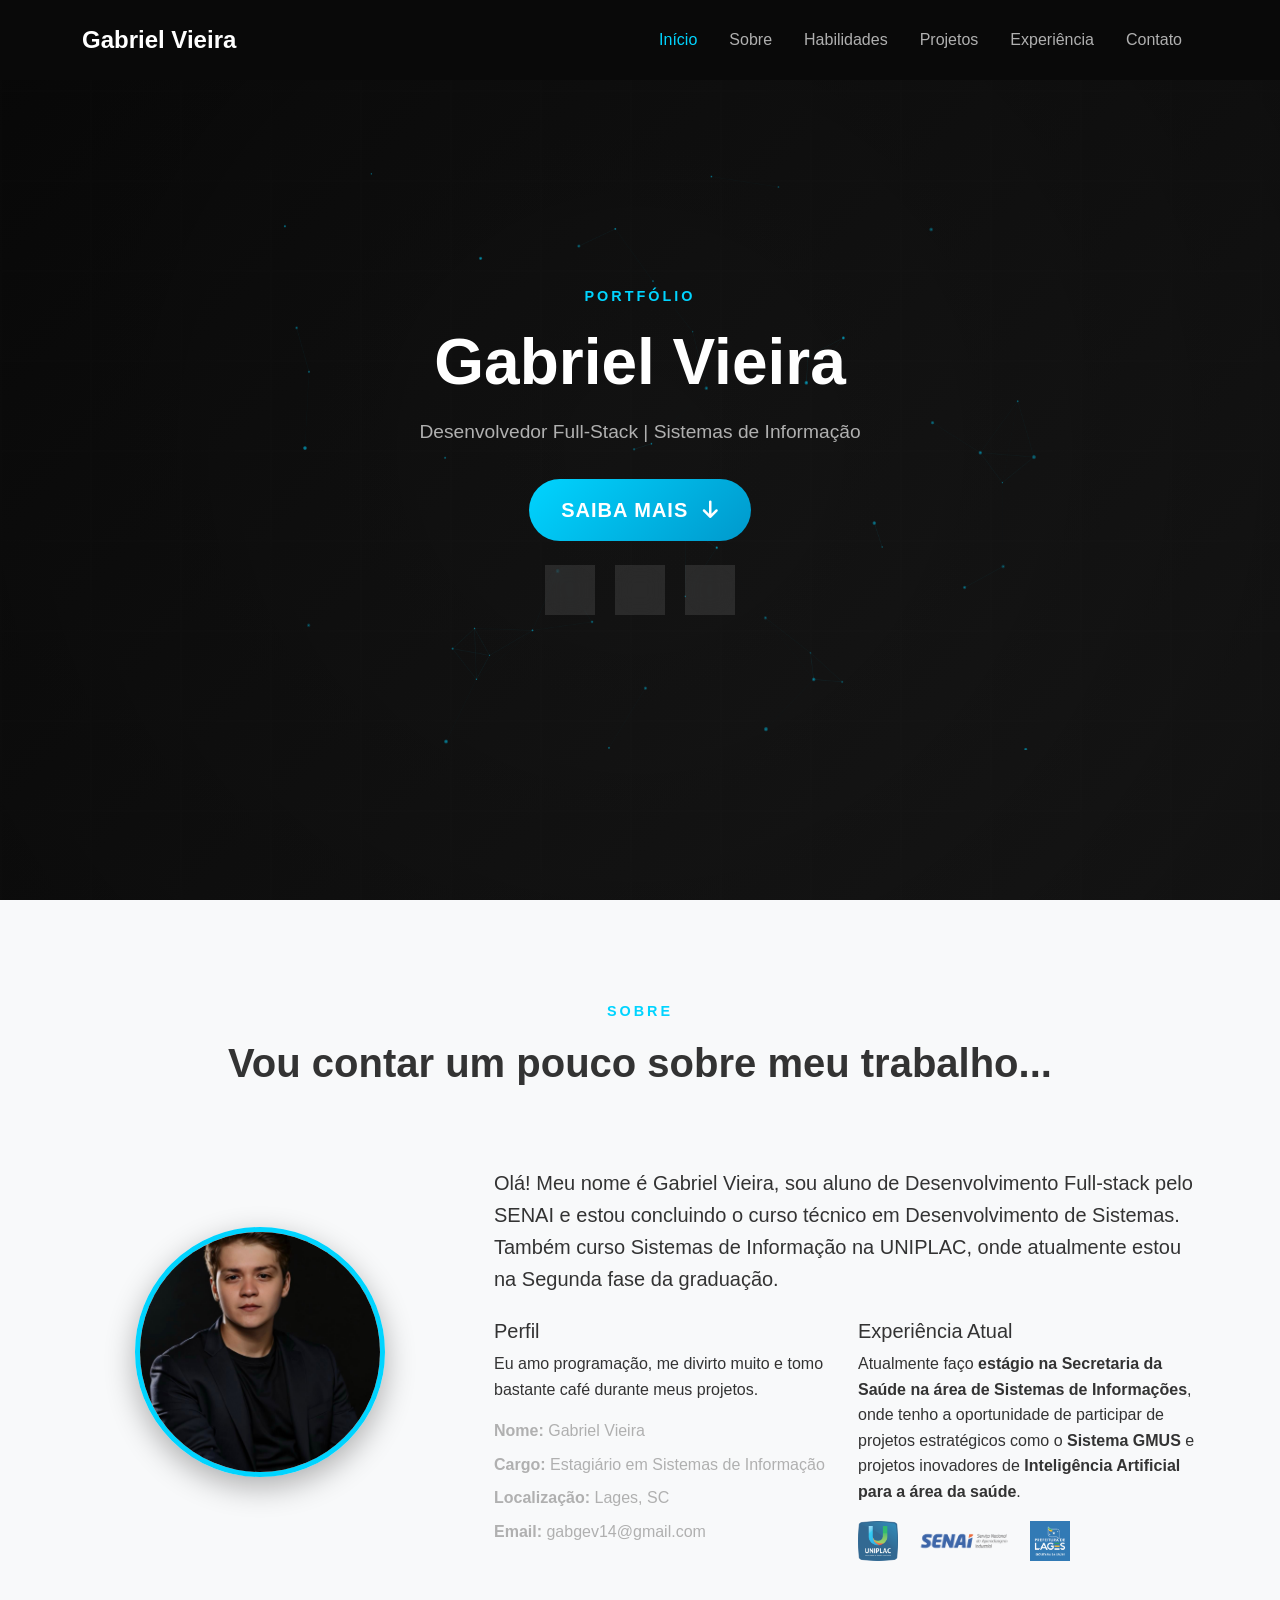
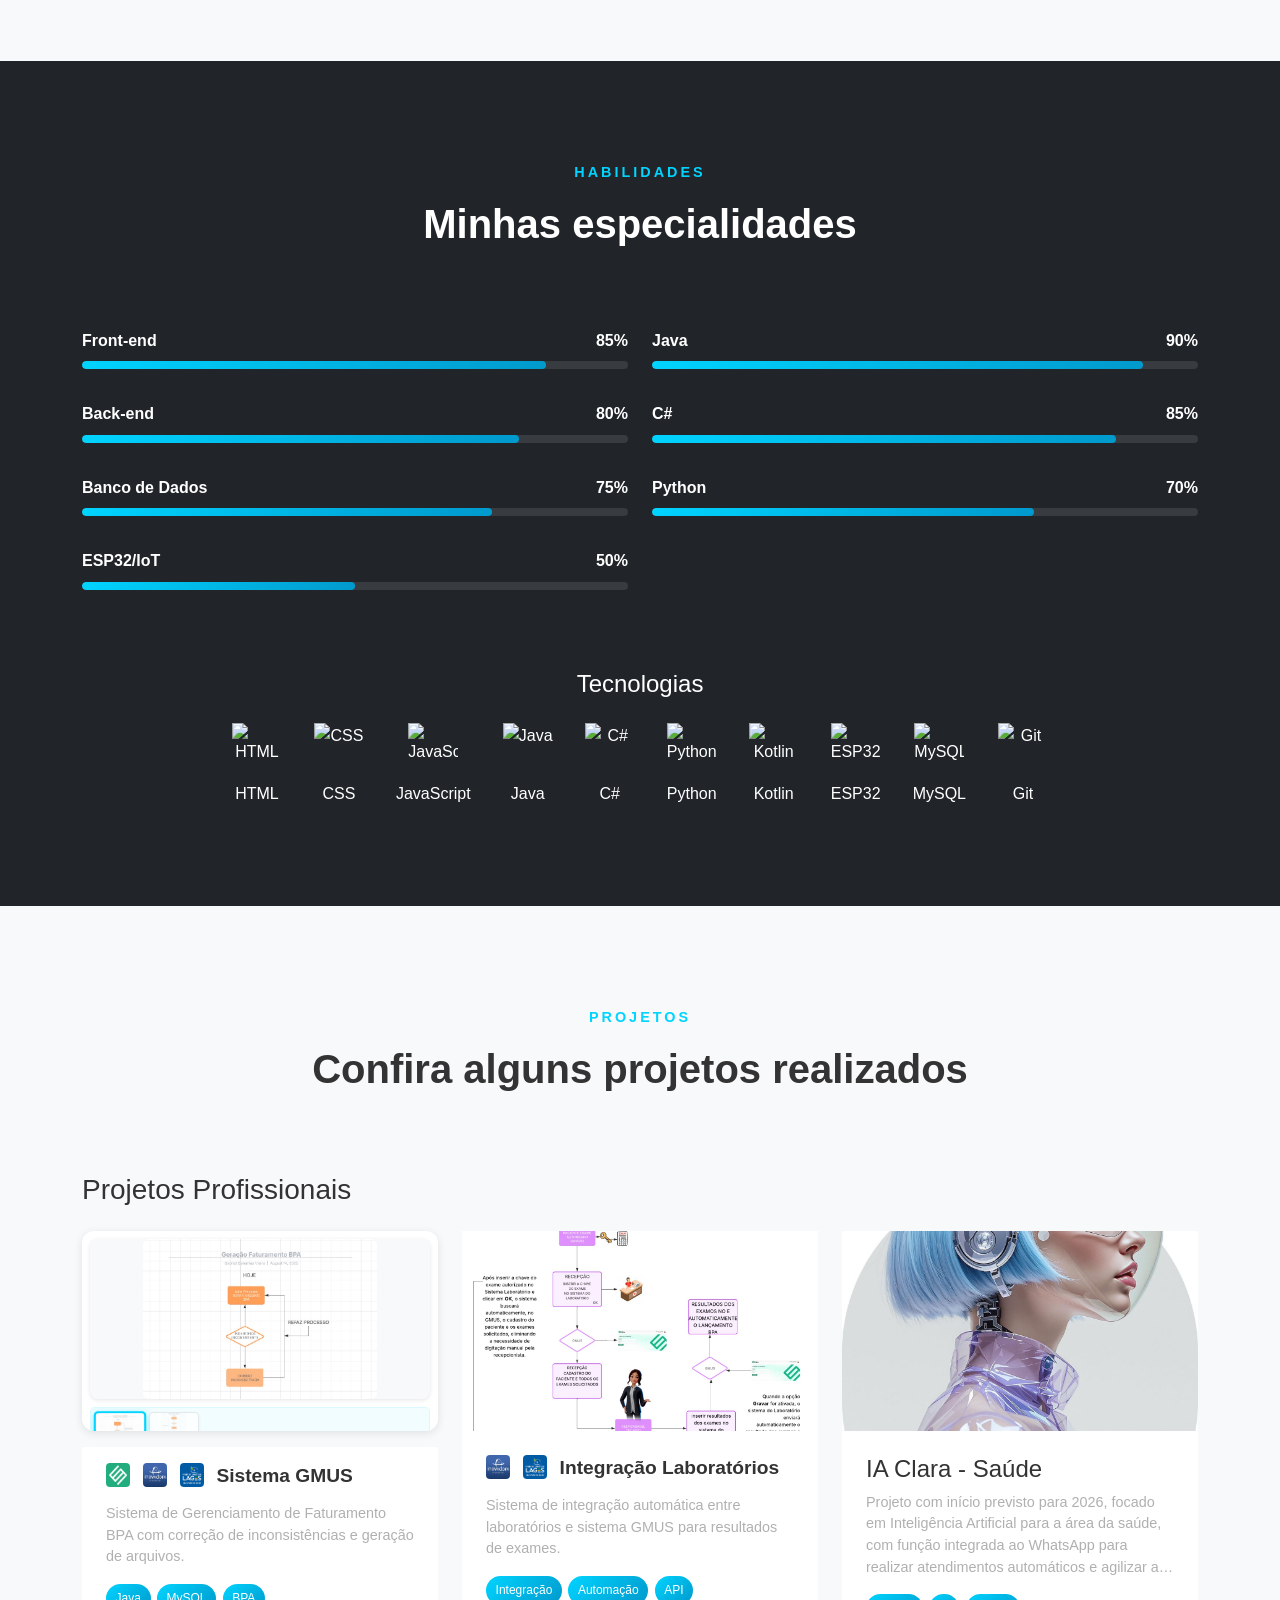
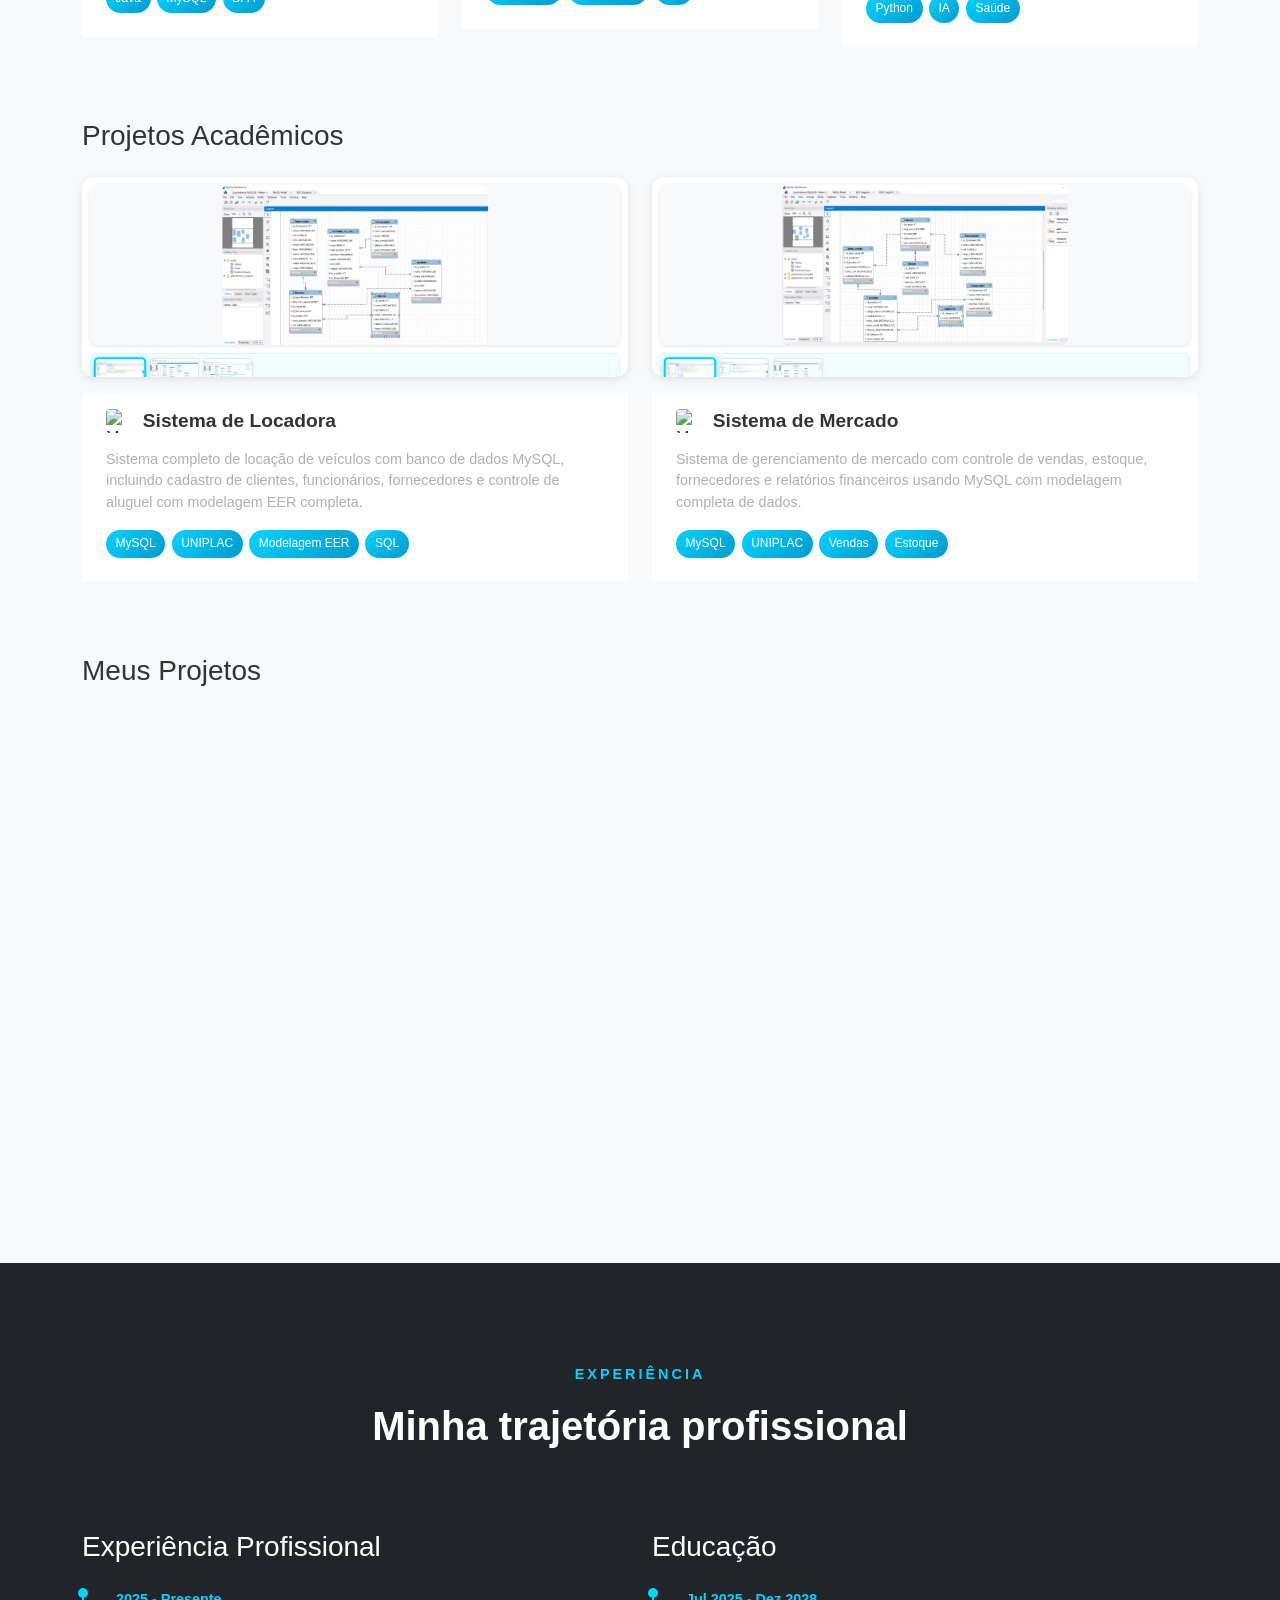
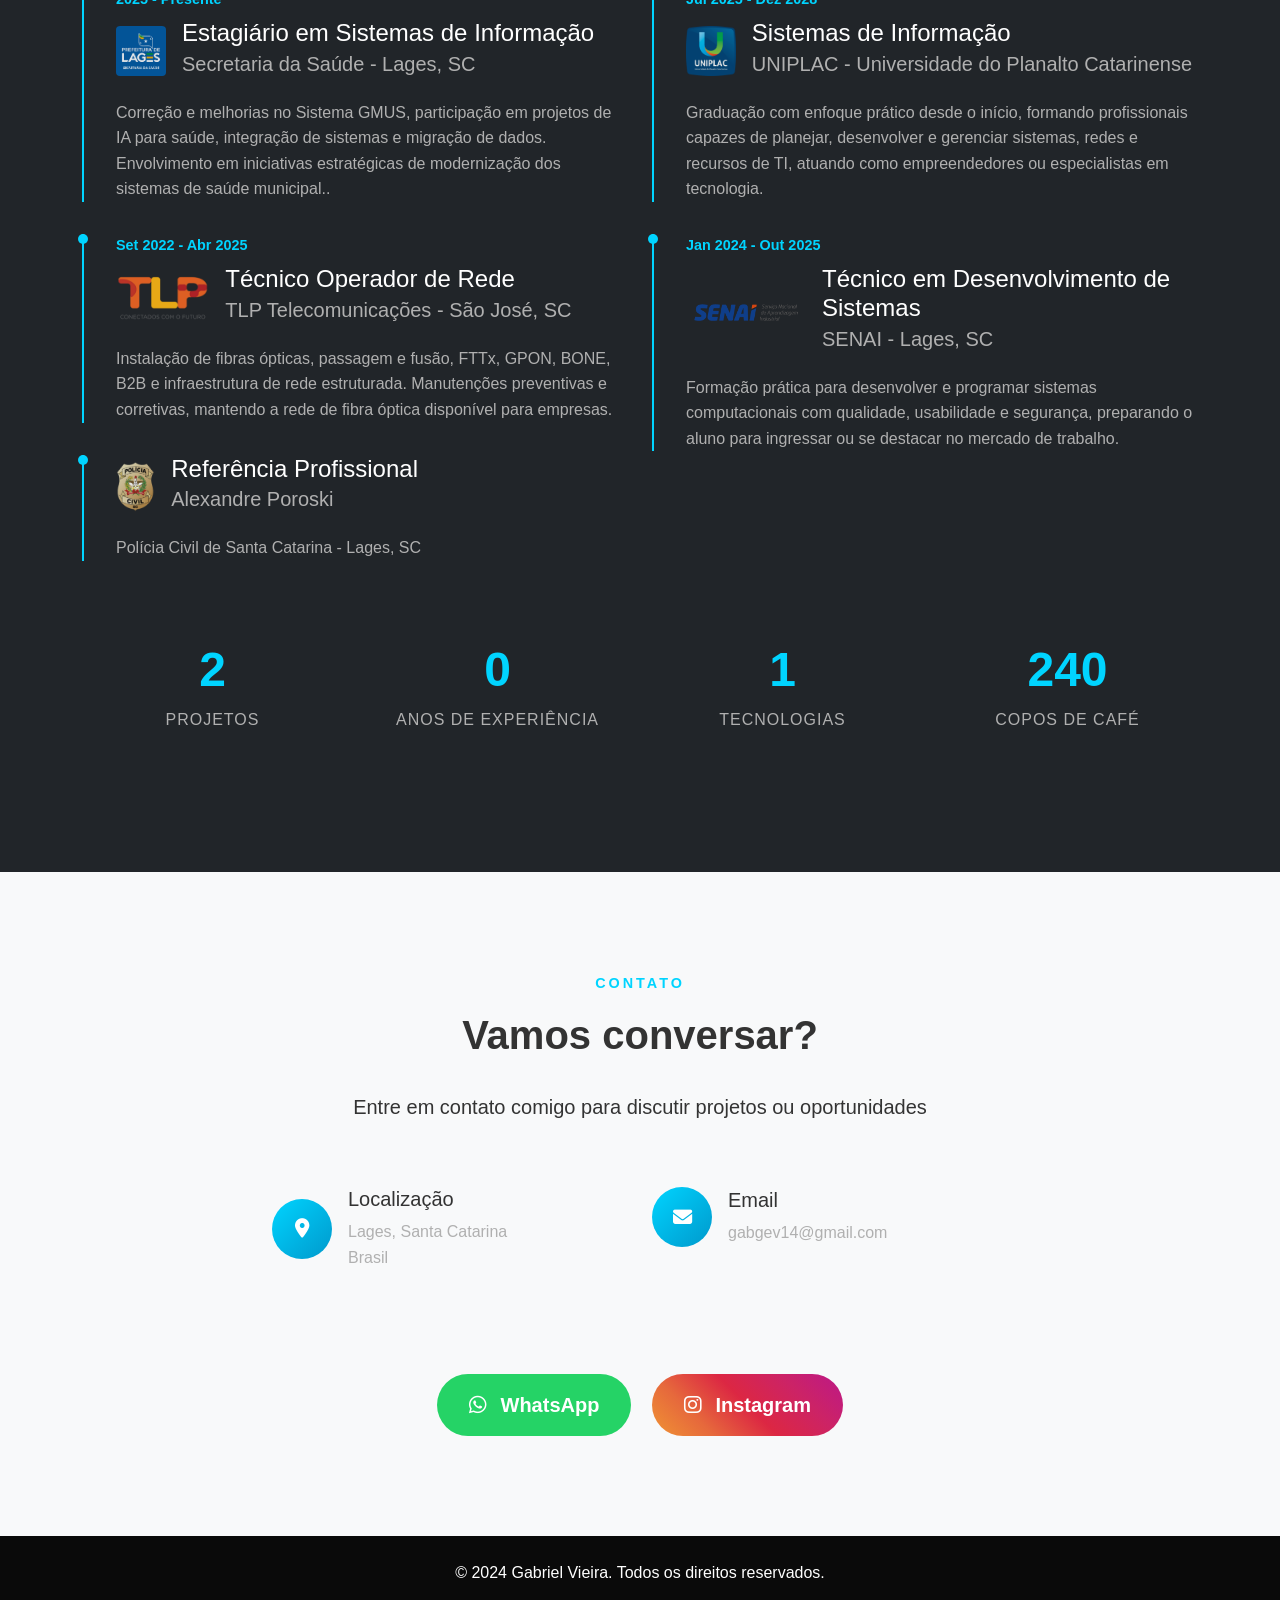
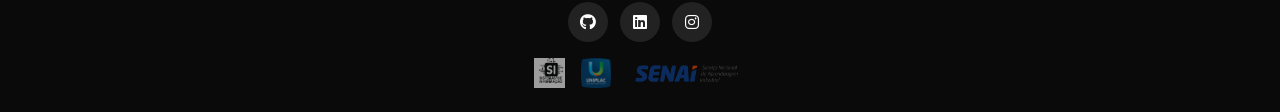
==== commit a690200c: "Atualiza descrições (GMUS, UNIPLAC, SENAI, IA Clara)" ====
--- a/index.html
+++ b/index.html
@@ -311,7 +311,7 @@
             </div>
             <div class="project-content">
               <h4>IA Clara - Saúde</h4>
-              <p>Projeto inovador de Inteligência Artificial aplicada à área da saúde para melhorar atendimentos.</p>
+              <p>Projeto com início previsto para 2026, focado em Inteligência Artificial para a área da saúde, com função integrada ao WhatsApp para realizar atendimentos automáticos e agilizar a comunicação com pacientes.</p>
               <div class="project-tags">
                 <span class="tag">Python</span>
                 <span class="tag">IA</span>
@@ -480,7 +480,7 @@
                   <h5>Secretaria da Saúde - Lages, SC</h5>
                 </div>
               </div>
-              <p>Desenvolvimento e manutenção do Sistema GMUS, projetos de IA para saúde, integração de sistemas e migração de dados. Participação em projetos estratégicos de modernização dos sistemas de saúde municipal.</p>
+              <p>Correção e melhorias no Sistema GMUS, participação em projetos de IA para saúde, integração de sistemas e migração de dados. Envolvimento em iniciativas estratégicas de modernização dos sistemas de saúde municipal..</p>
             </div>
           </div>
           
@@ -526,7 +526,7 @@
                   <h5>UNIPLAC - Universidade do Planalto Catarinense</h5>
                 </div>
               </div>
-              <p>Graduação em Sistemas de Informação com foco em desenvolvimento de software, análise de sistemas e gestão de projetos tecnológicos.</p>
+              <p>Graduação com enfoque prático desde o início, formando profissionais capazes de planejar, desenvolver e gerenciar sistemas, redes e recursos de TI, atuando como empreendedores ou especialistas em tecnologia.</p>
             </div>
           </div>
           
@@ -540,7 +540,7 @@
                   <h5>SENAI - Lages, SC</h5>
                 </div>
               </div>
-              <p>Curso técnico focado em desenvolvimento full-stack, programação orientada a objetos, banco de dados e metodologias ágeis.</p>
+              <p>Formação prática para desenvolver e programar sistemas computacionais com qualidade, usabilidade e segurança, preparando o aluno para ingressar ou se destacar no mercado de trabalho.</p>
             </div>
           </div>
         </div>
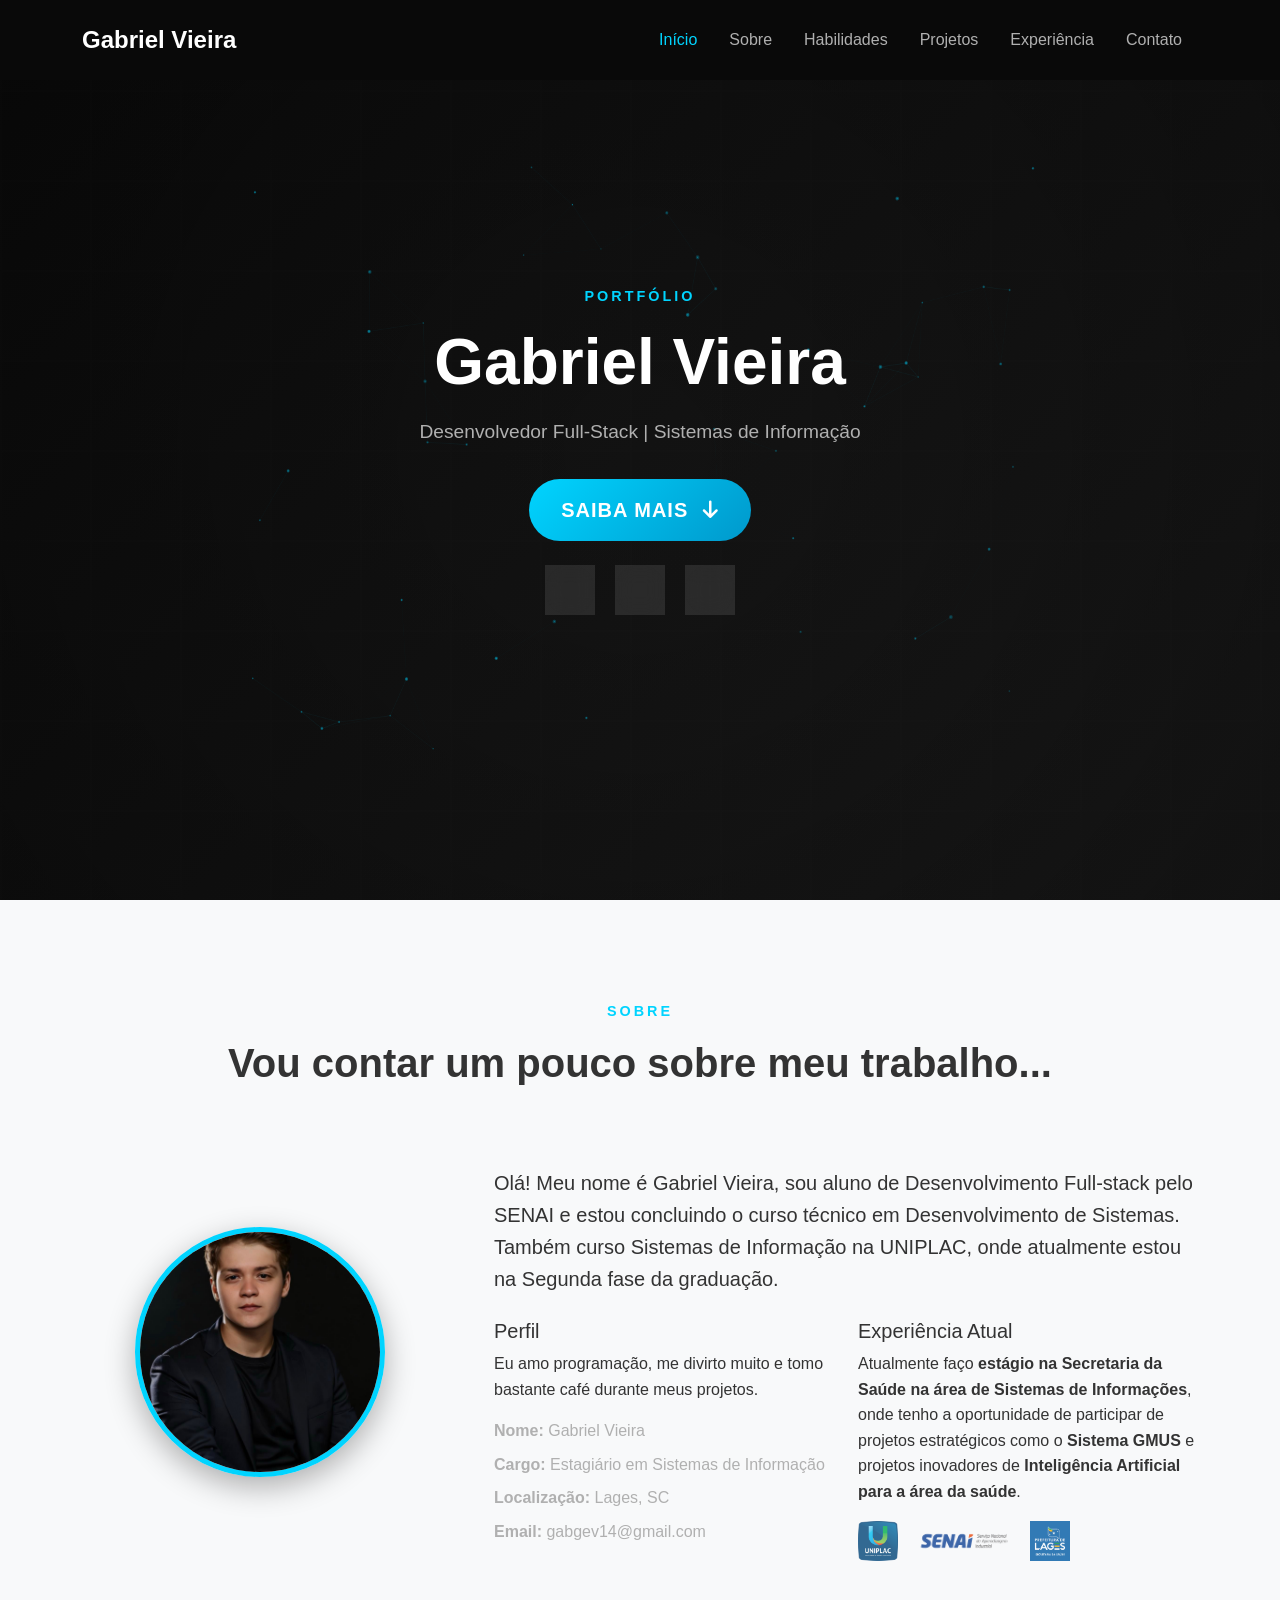
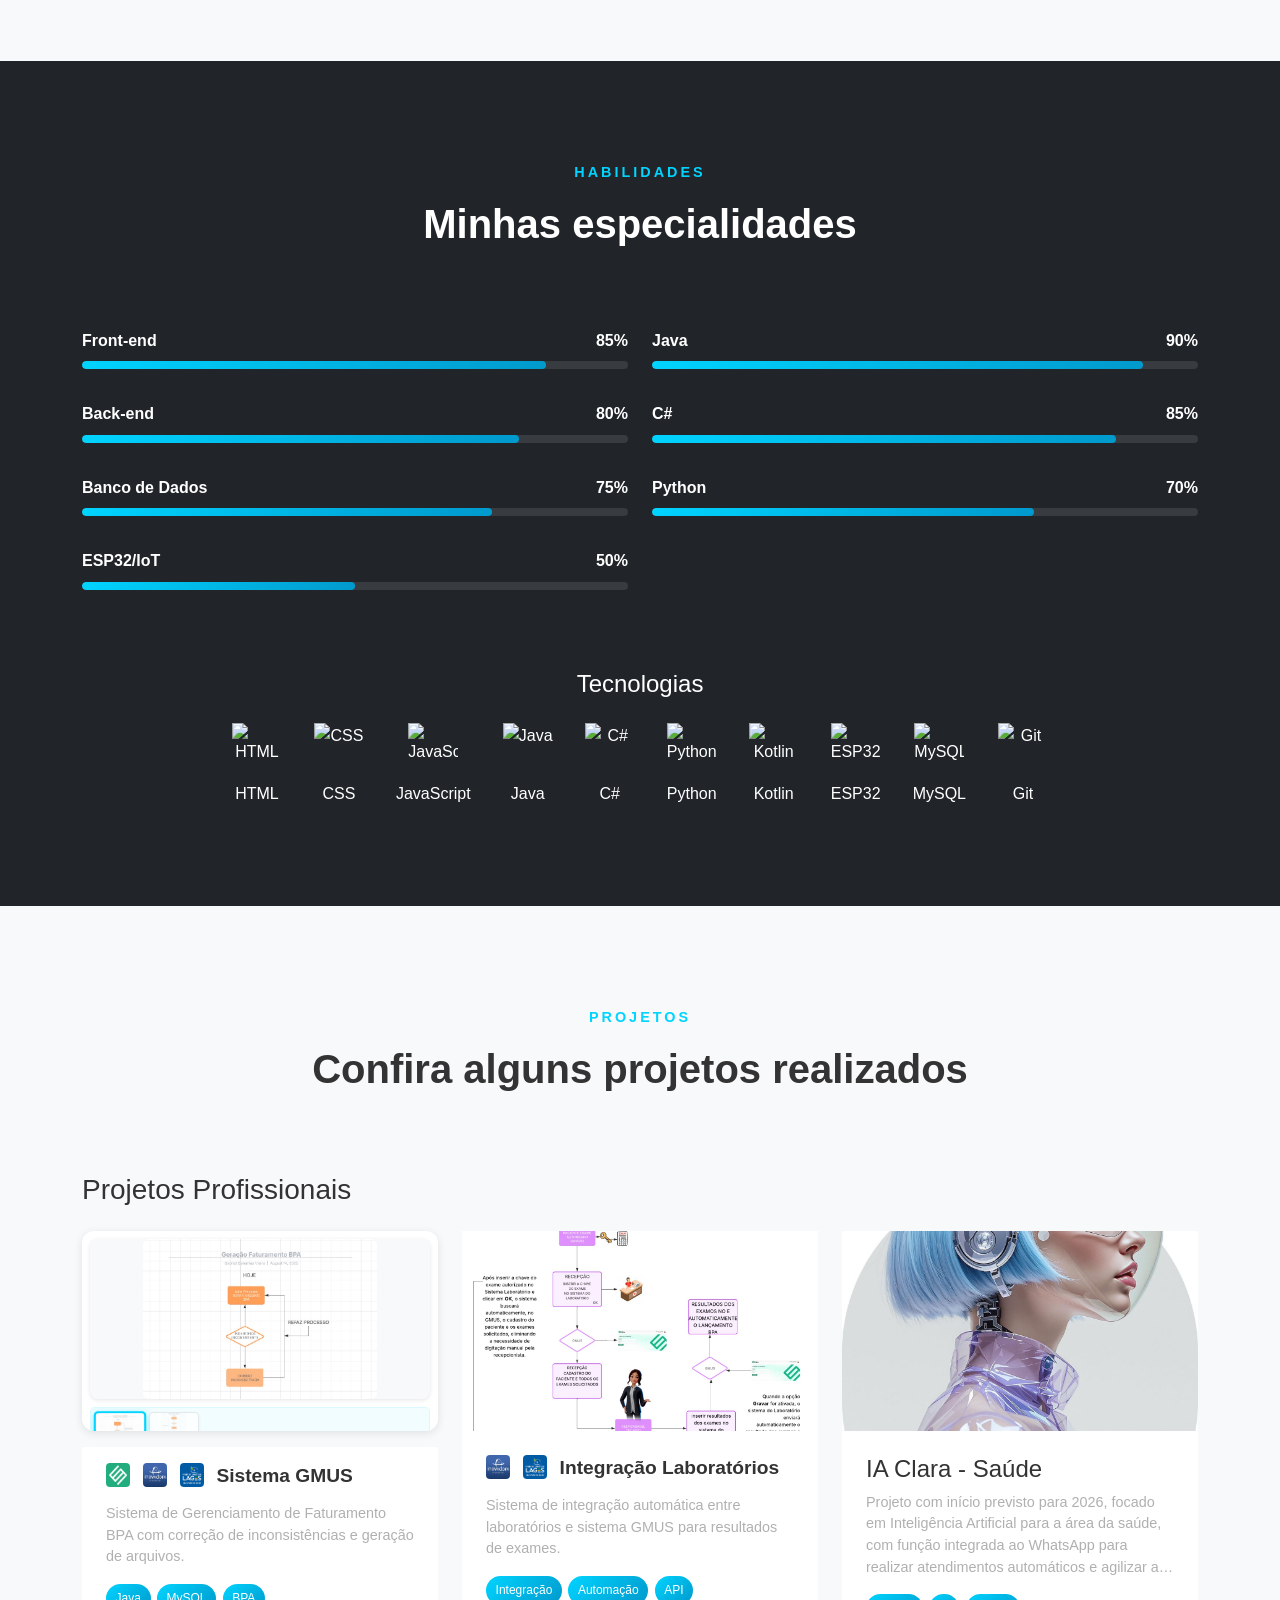
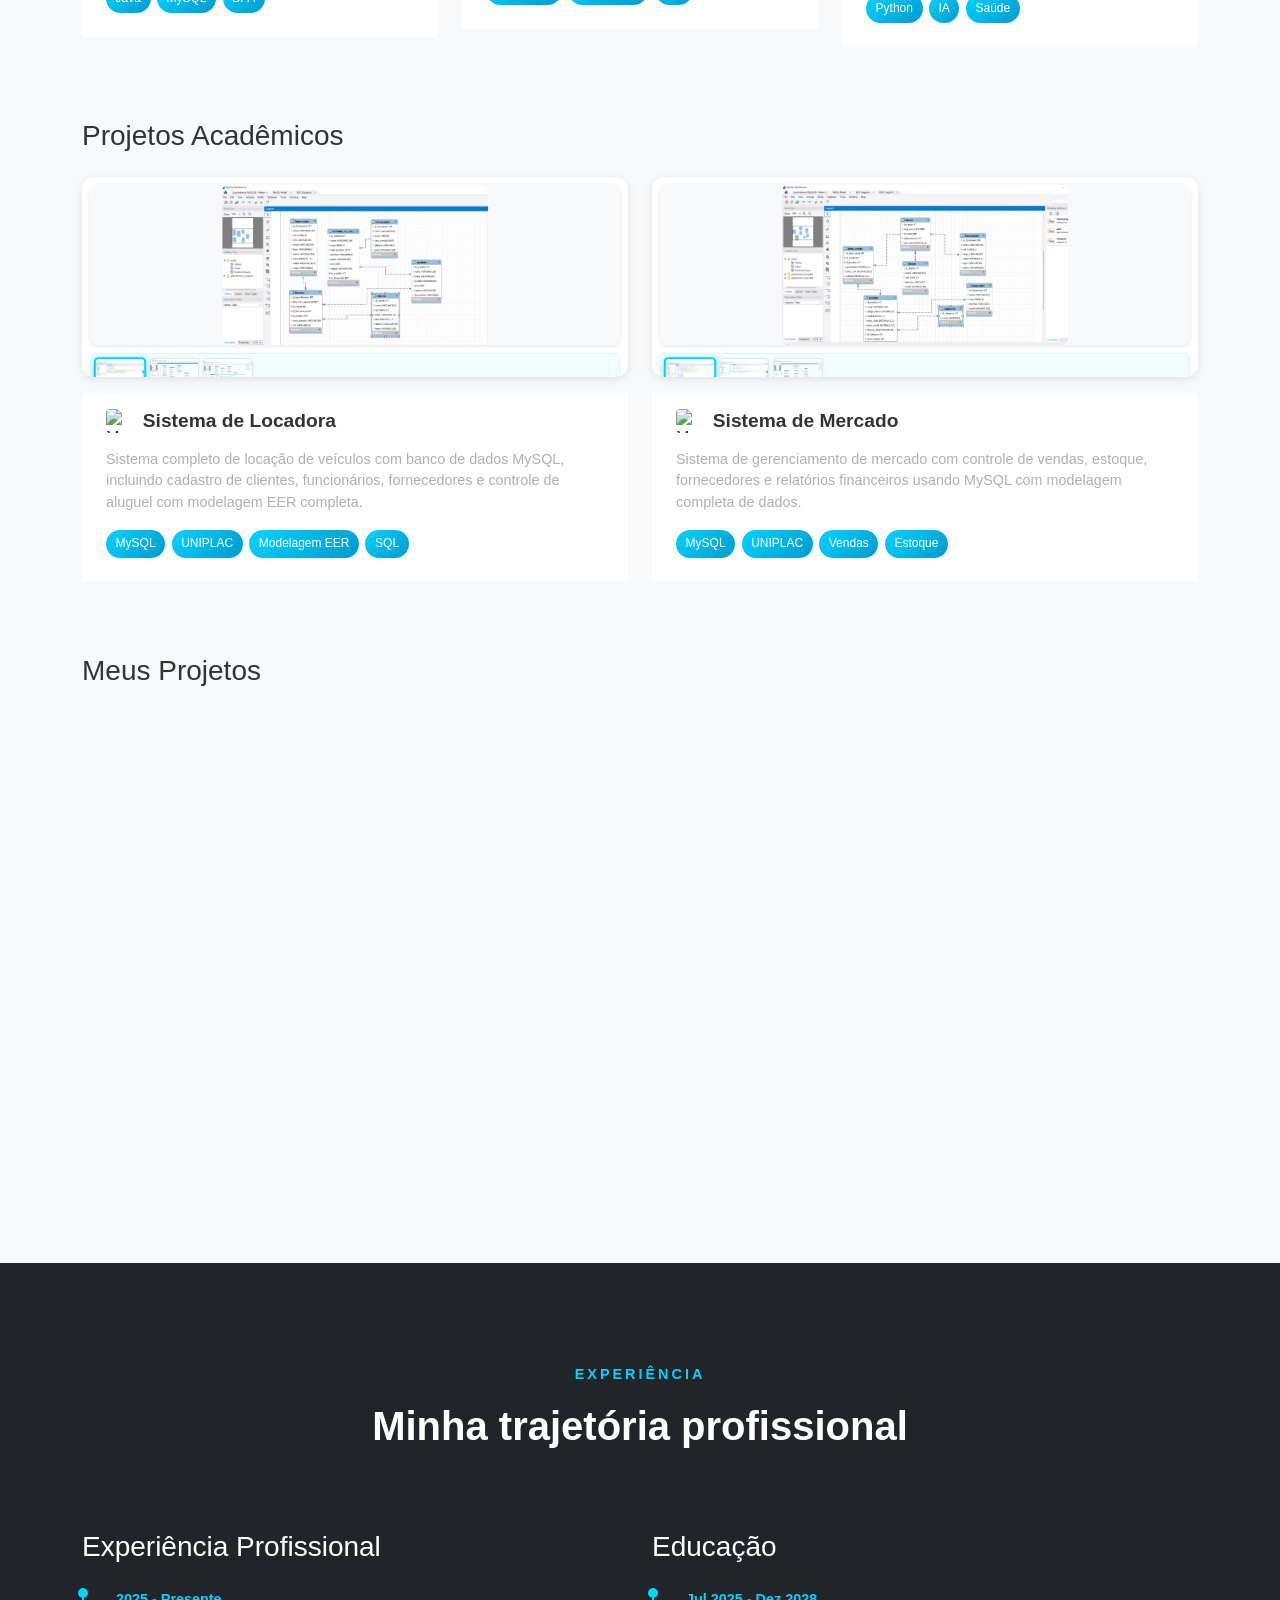
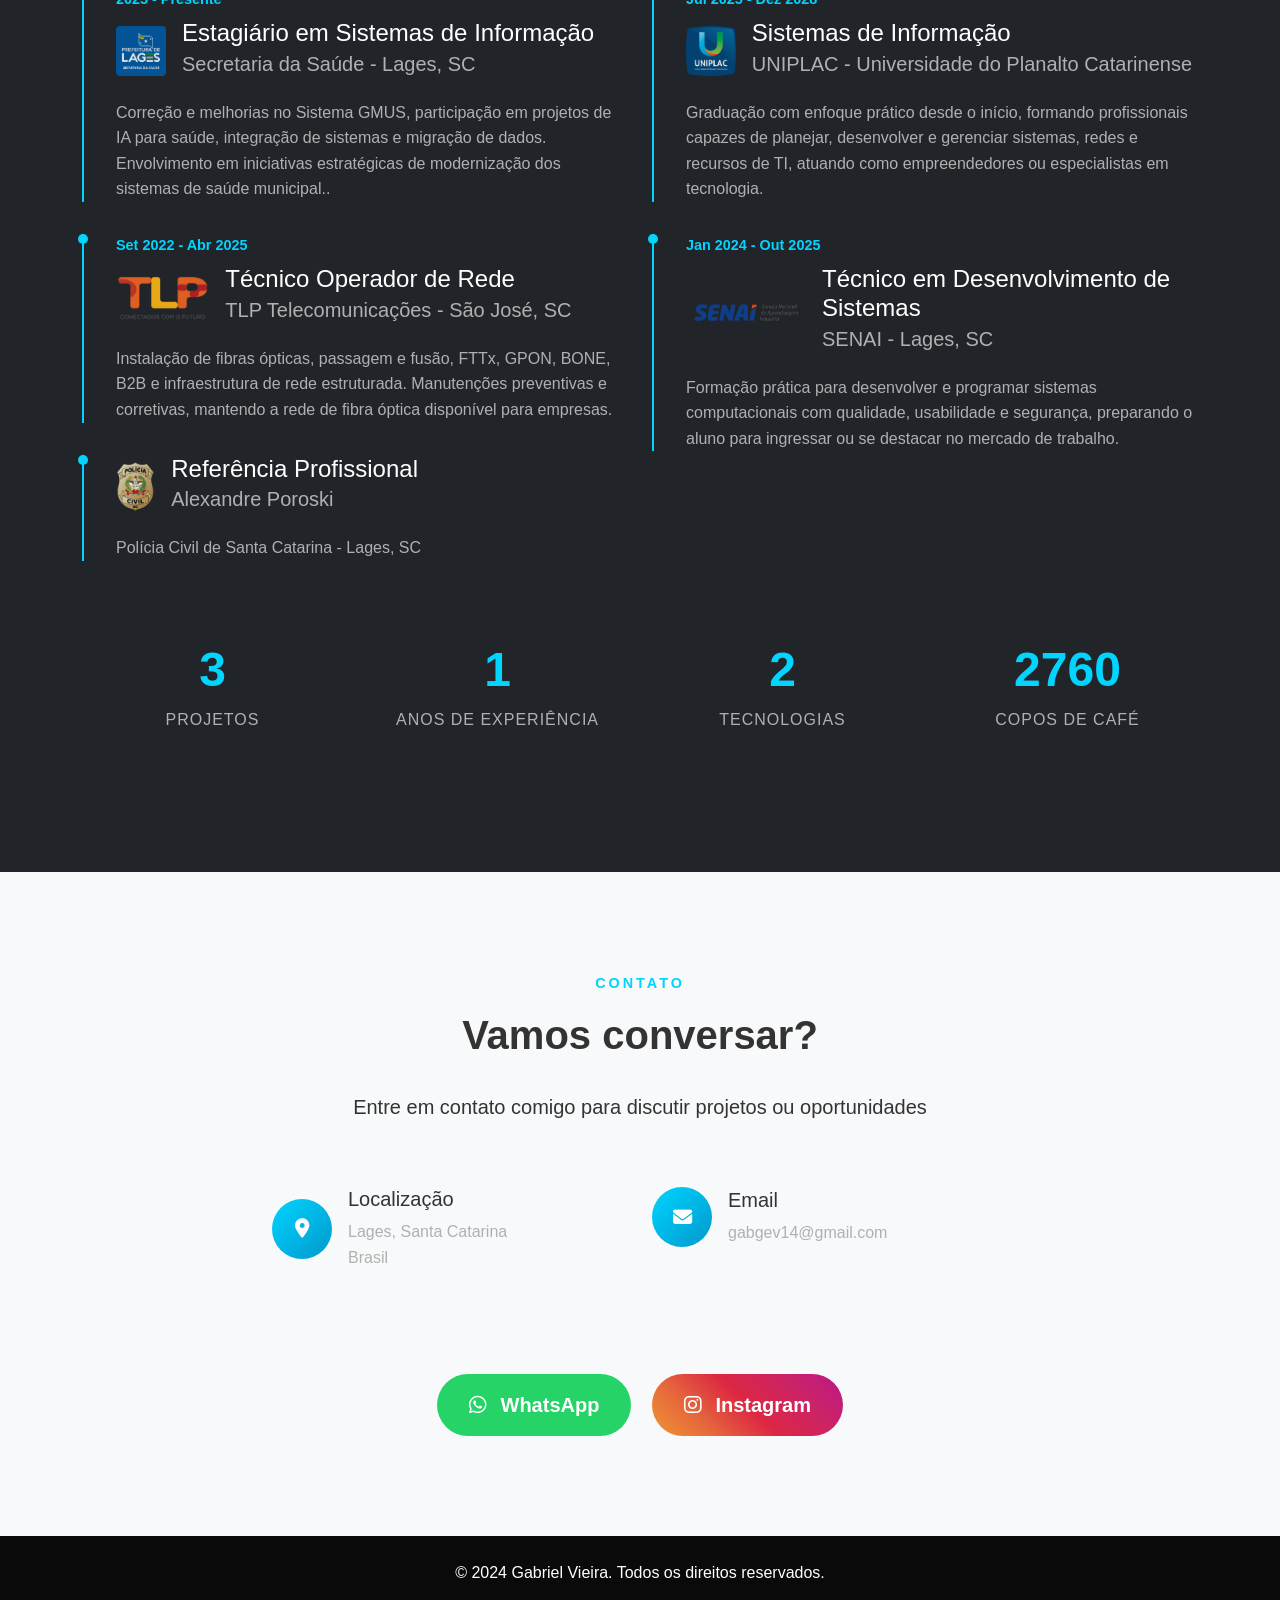
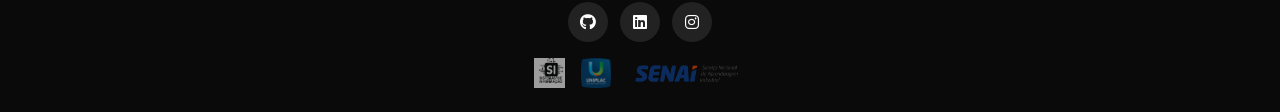
==== commit 71fc7662: "Atualiza números no portfólio" ====
--- a/index.html
+++ b/index.html
@@ -556,19 +556,19 @@
         </div>
         <div class="col-lg-3 col-md-6 text-center mb-4">
           <div class="stat-item">
-            <h3 class="stat-number" data-count="2">0</h3>
+            <h3 class="stat-number" data-count="5">0</h3>
             <p class="stat-label">Anos de Experiência</p>
           </div>
         </div>
         <div class="col-lg-3 col-md-6 text-center mb-4">
           <div class="stat-item">
-            <h3 class="stat-number" data-count="8">0</h3>
+            <h3 class="stat-number" data-count="10">0</h3>
             <p class="stat-label">Tecnologias</p>
           </div>
         </div>
         <div class="col-lg-3 col-md-6 text-center mb-4">
           <div class="stat-item">
-            <h3 class="stat-number" data-count="1500">0</h3>
+            <h3 class="stat-number" data-count="15000">0</h3>
             <p class="stat-label">Copos de Café</p>
           </div>
         </div>
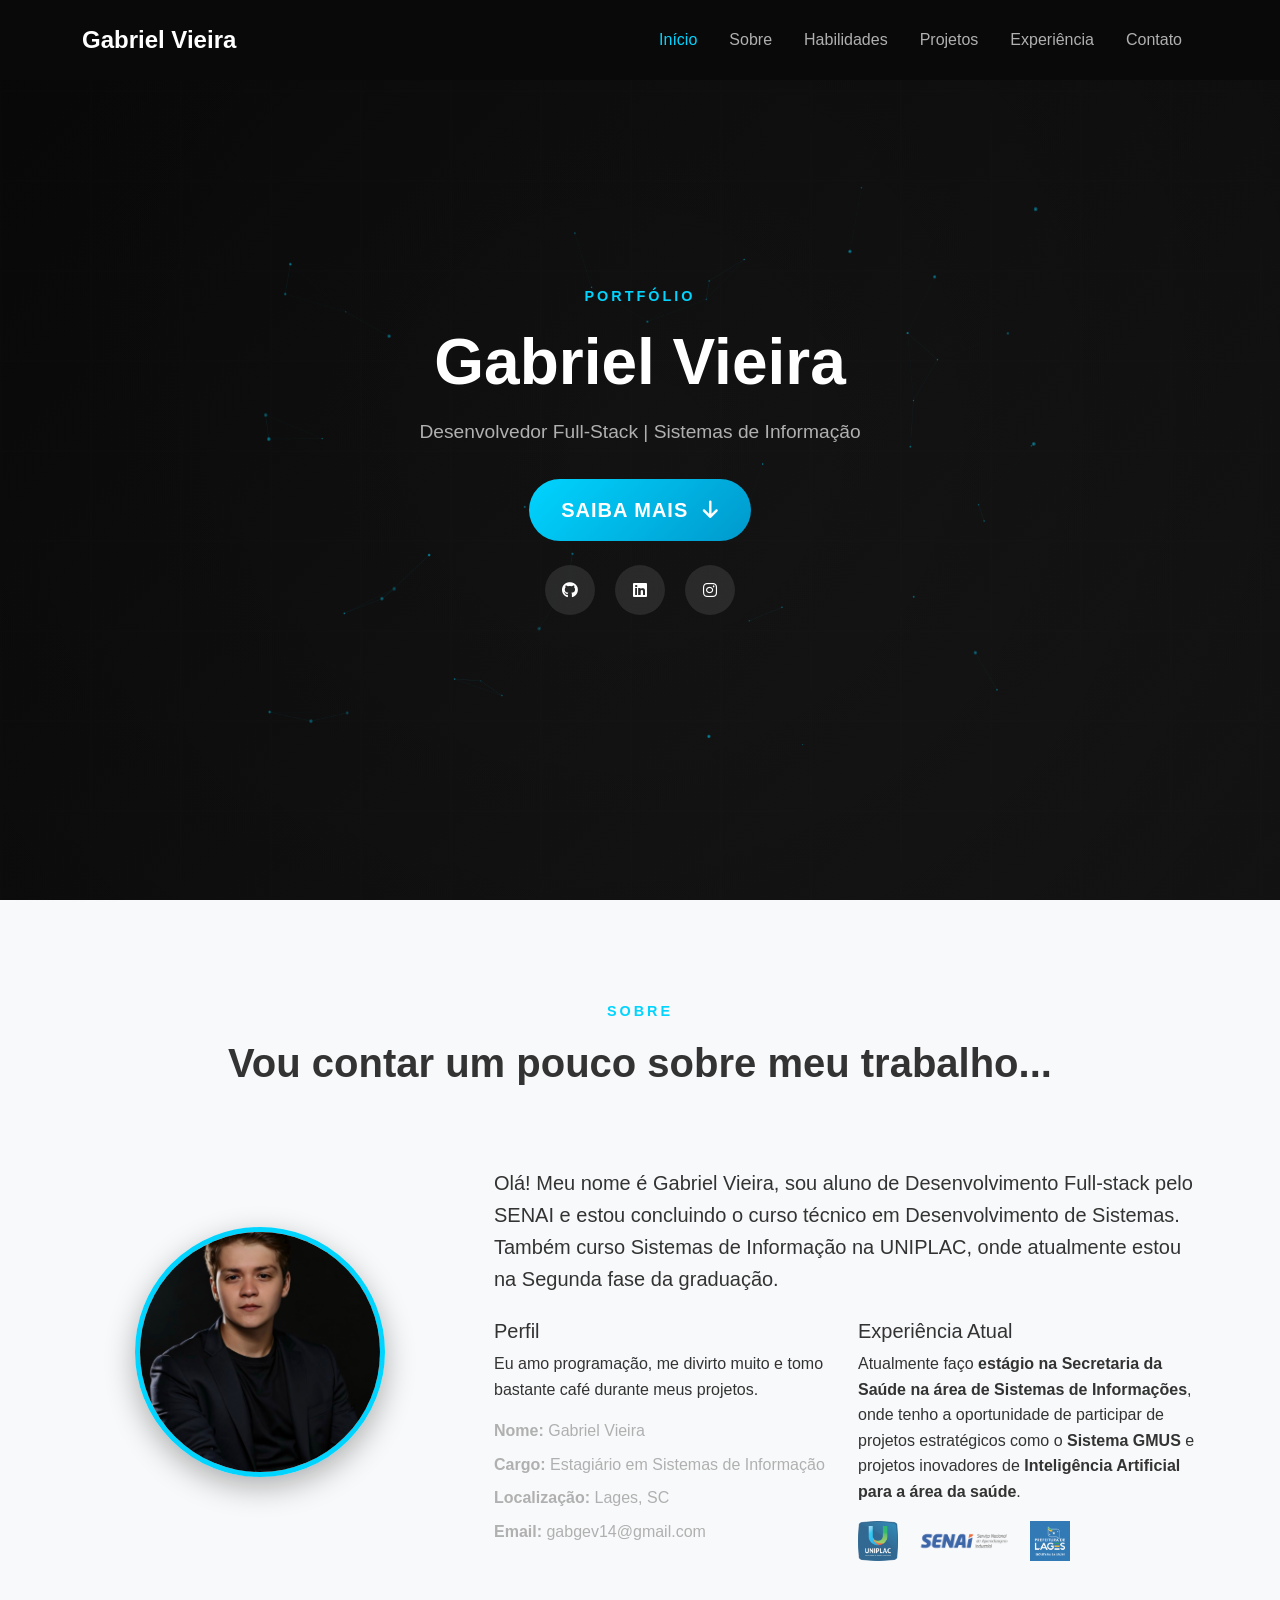
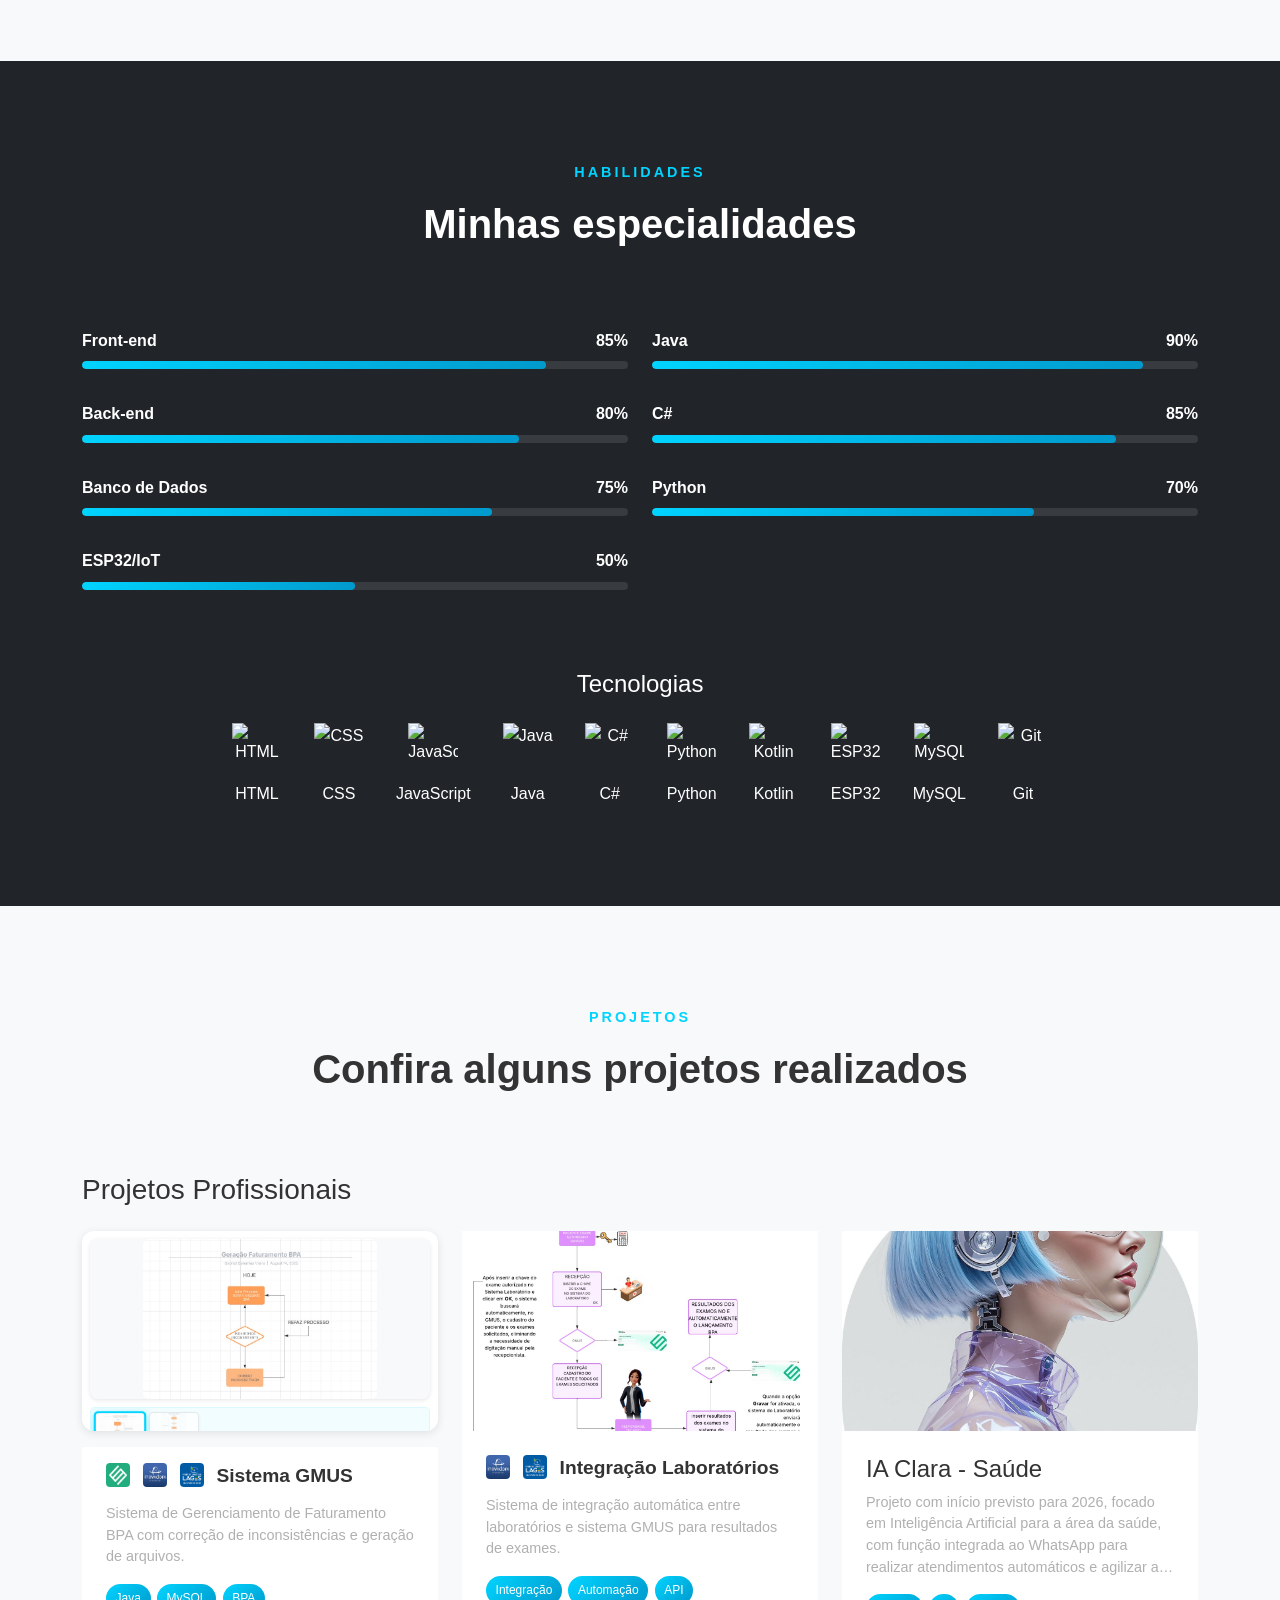
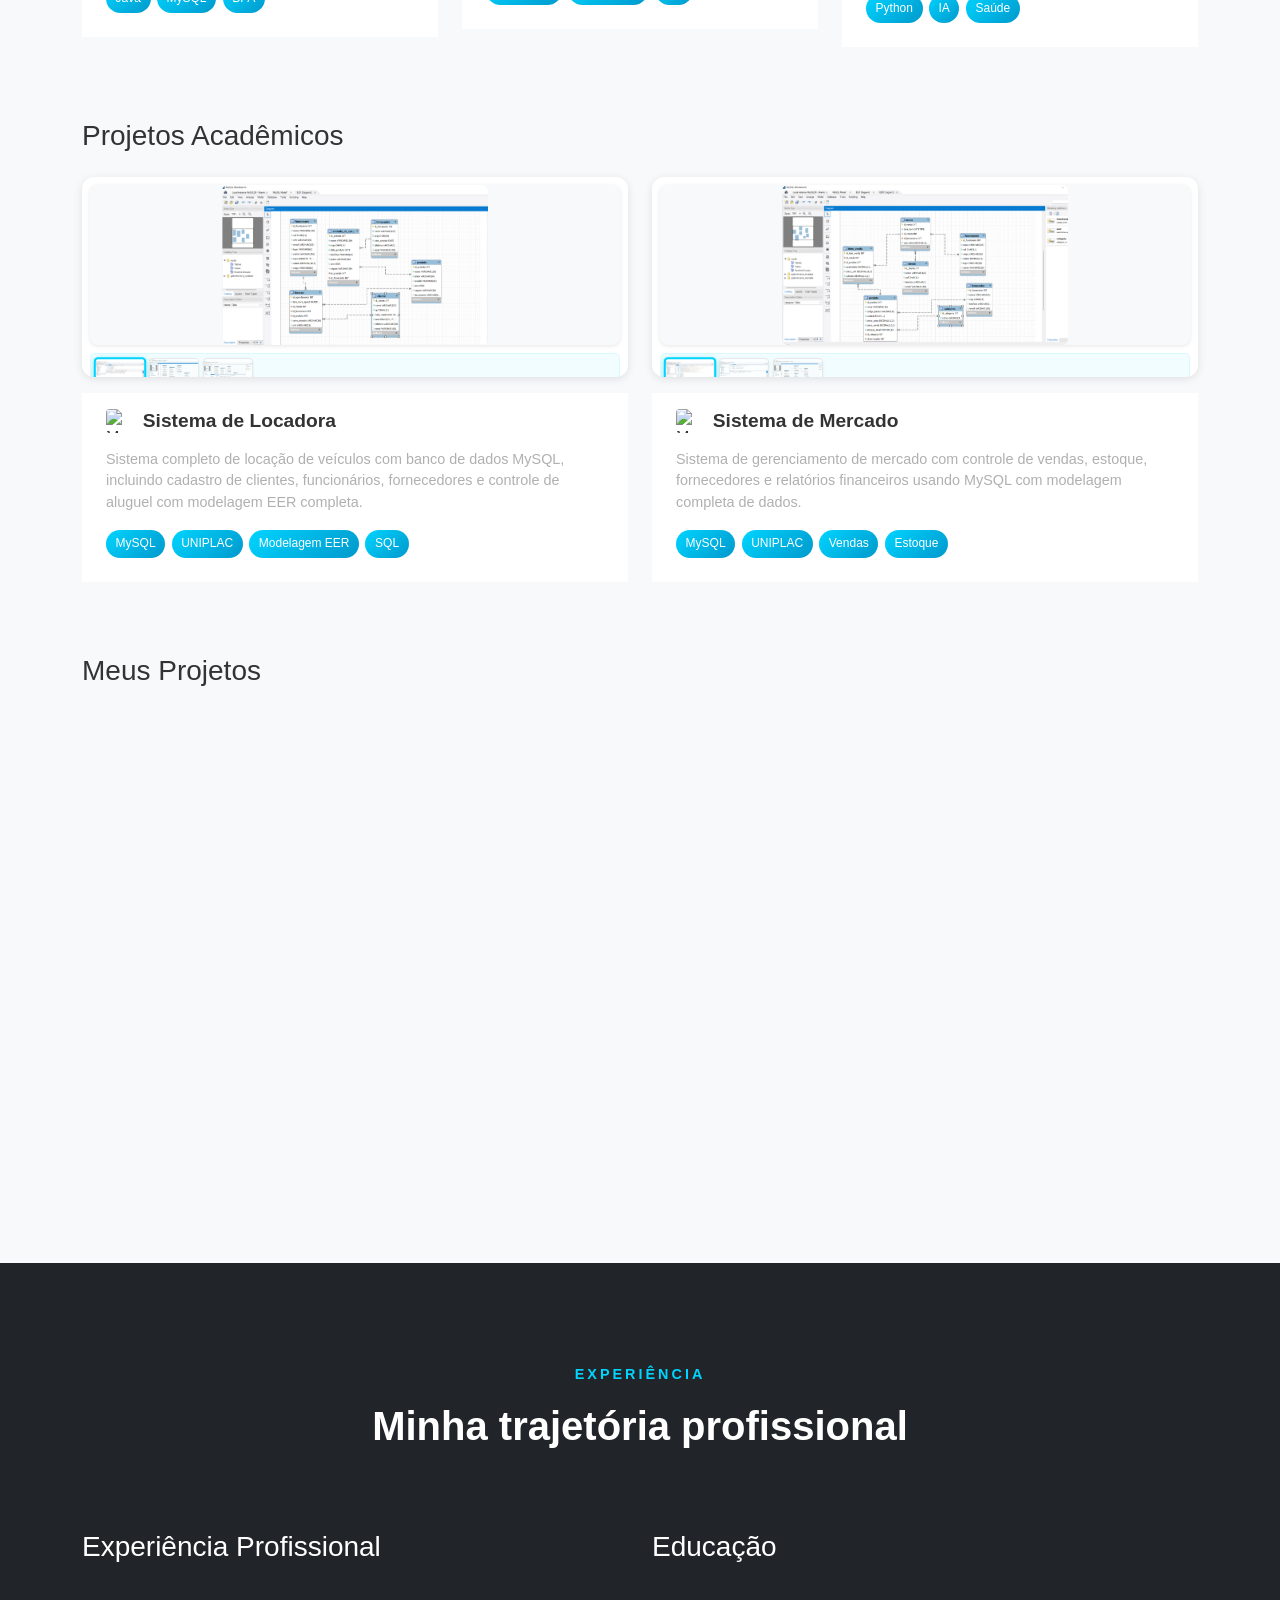
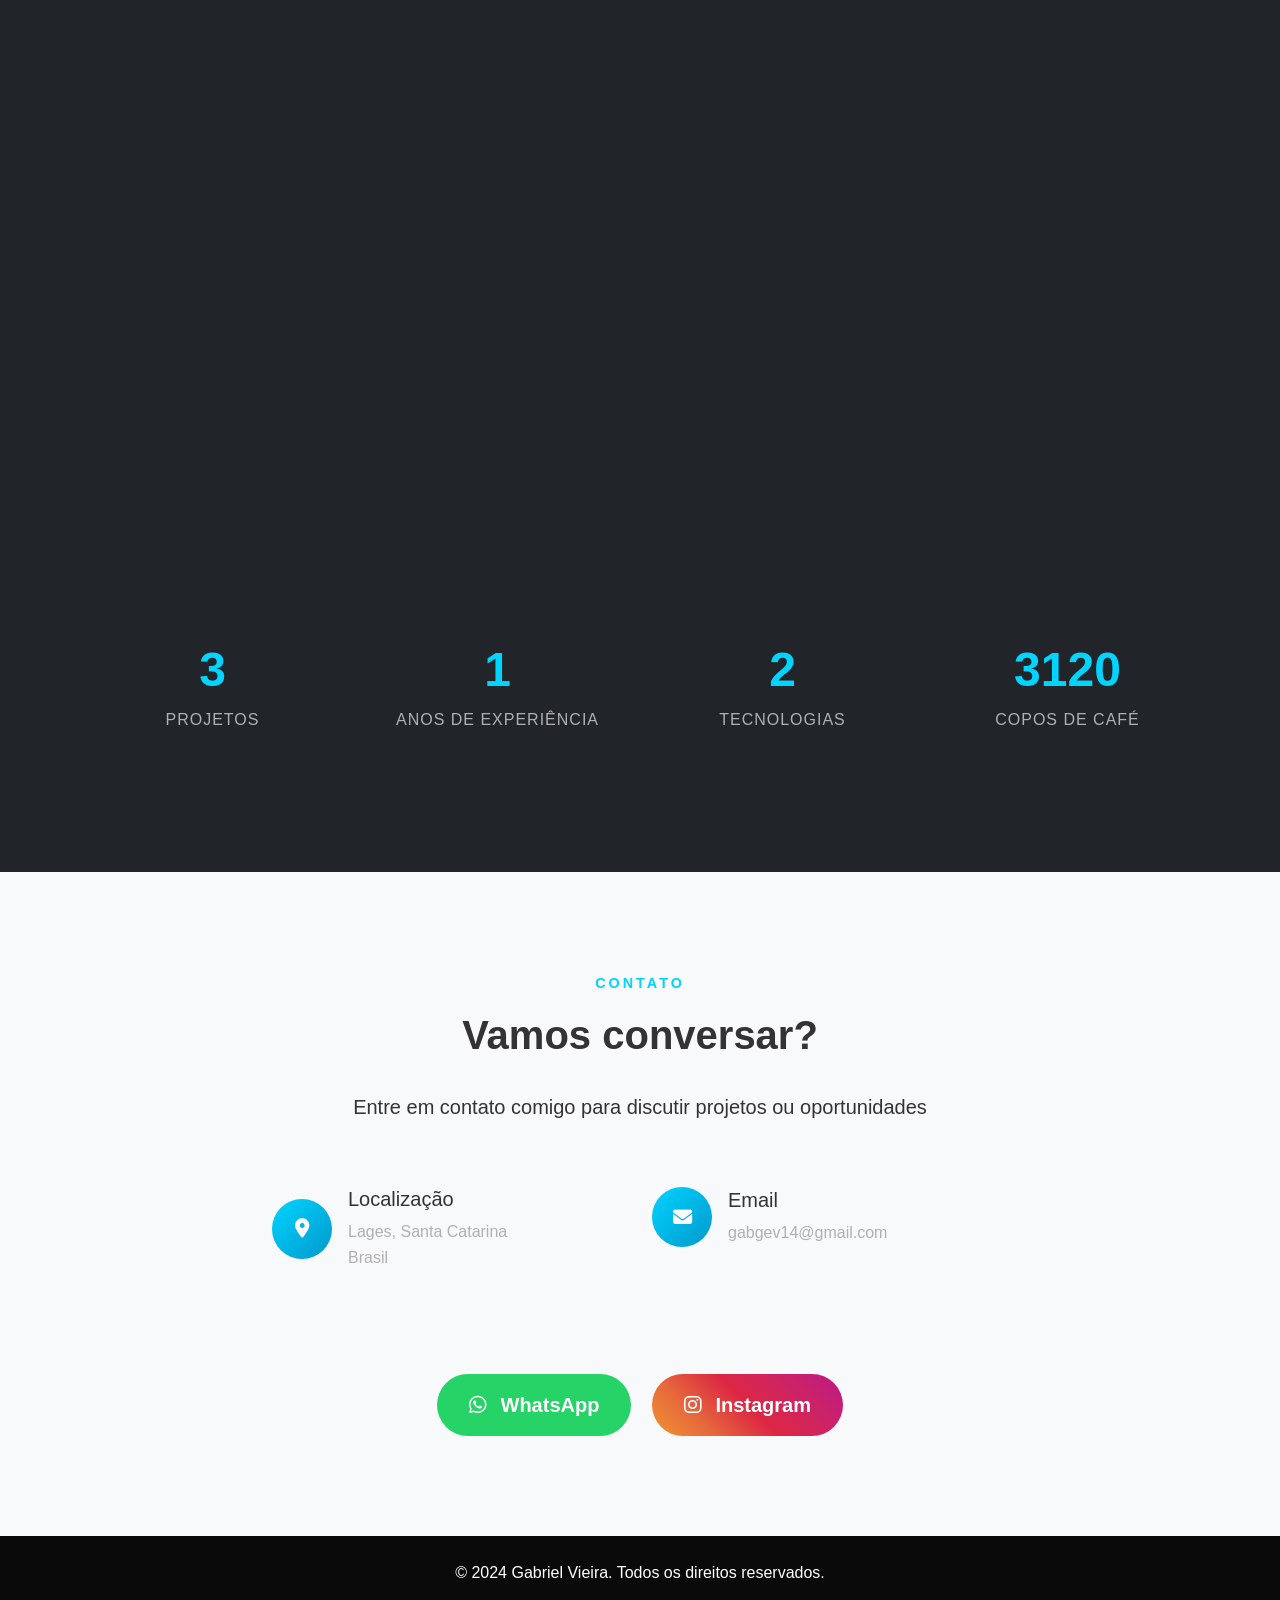
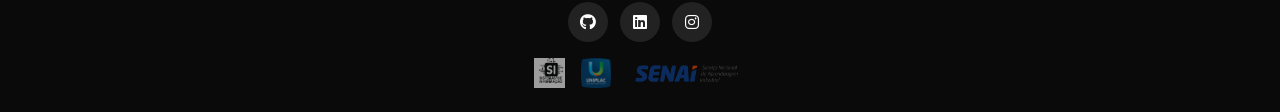
==== commit f071939d: "Atualização dos links das redes sociais" ====
--- a/index.html
+++ b/index.html
@@ -40,13 +40,13 @@
         SAIBA MAIS <i class="fas fa-arrow-down ms-2"></i>
       </a>
       <div class="hero-social mt-4">
-        <a href="https://github.com/gabrielgeremiasvieira" target="_blank" class="social-link">
+        <a href="https://github.com/lageano" target="_blank" class="social-link">
           <i class="fab fa-github"></i>
         </a>
         <a href="https://www.linkedin.com/in/gabriel-geremias-vieira/" target="_blank" class="social-link">
           <i class="fab fa-linkedin"></i>
         </a>
-        <a href="https://www.instagram.com/gabrielgeremiasvieira/" target="_blank" class="social-link">
+        <a href="https://www.instagram.com/heybiel_vieira?igsh=MXZpZjA3dXQ5cjduZw%3D%3D&utm_source=qr" target="_blank" class="social-link">
           <i class="fab fa-instagram"></i>
         </a>
       </div>
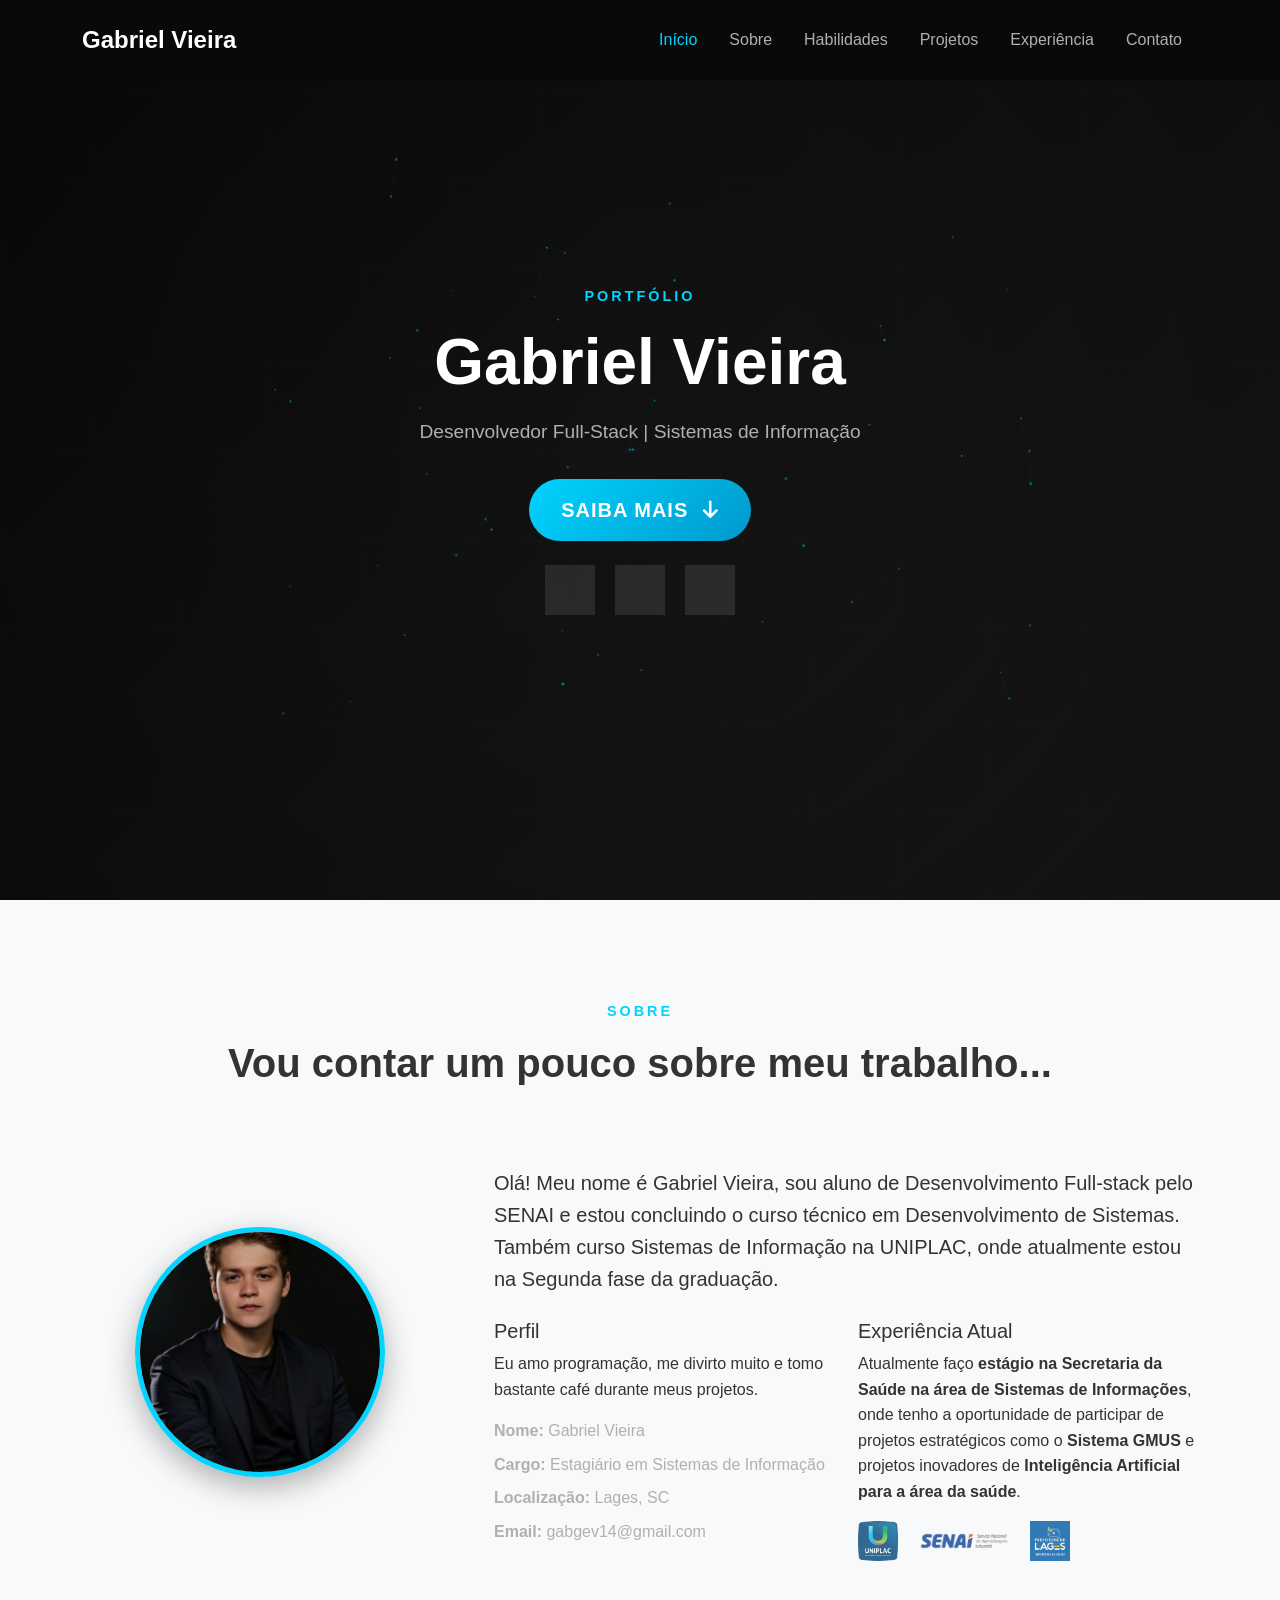
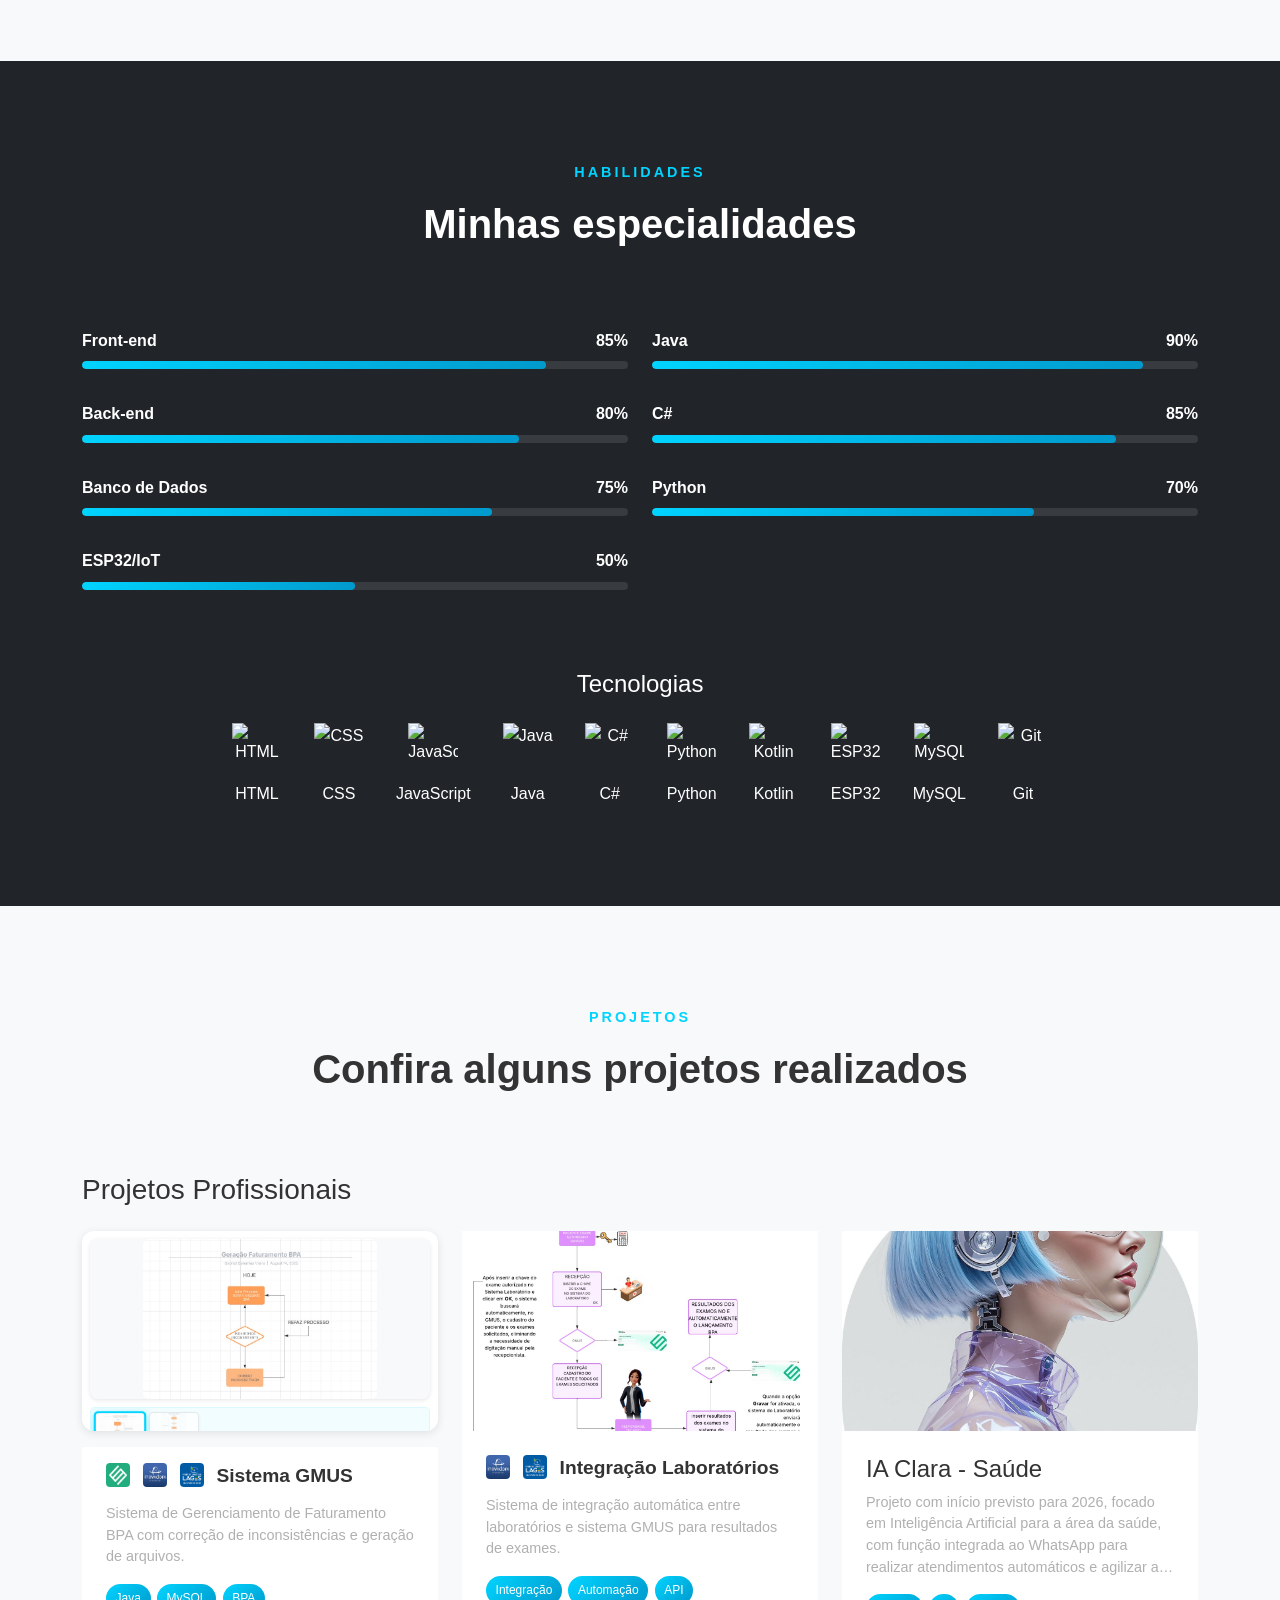
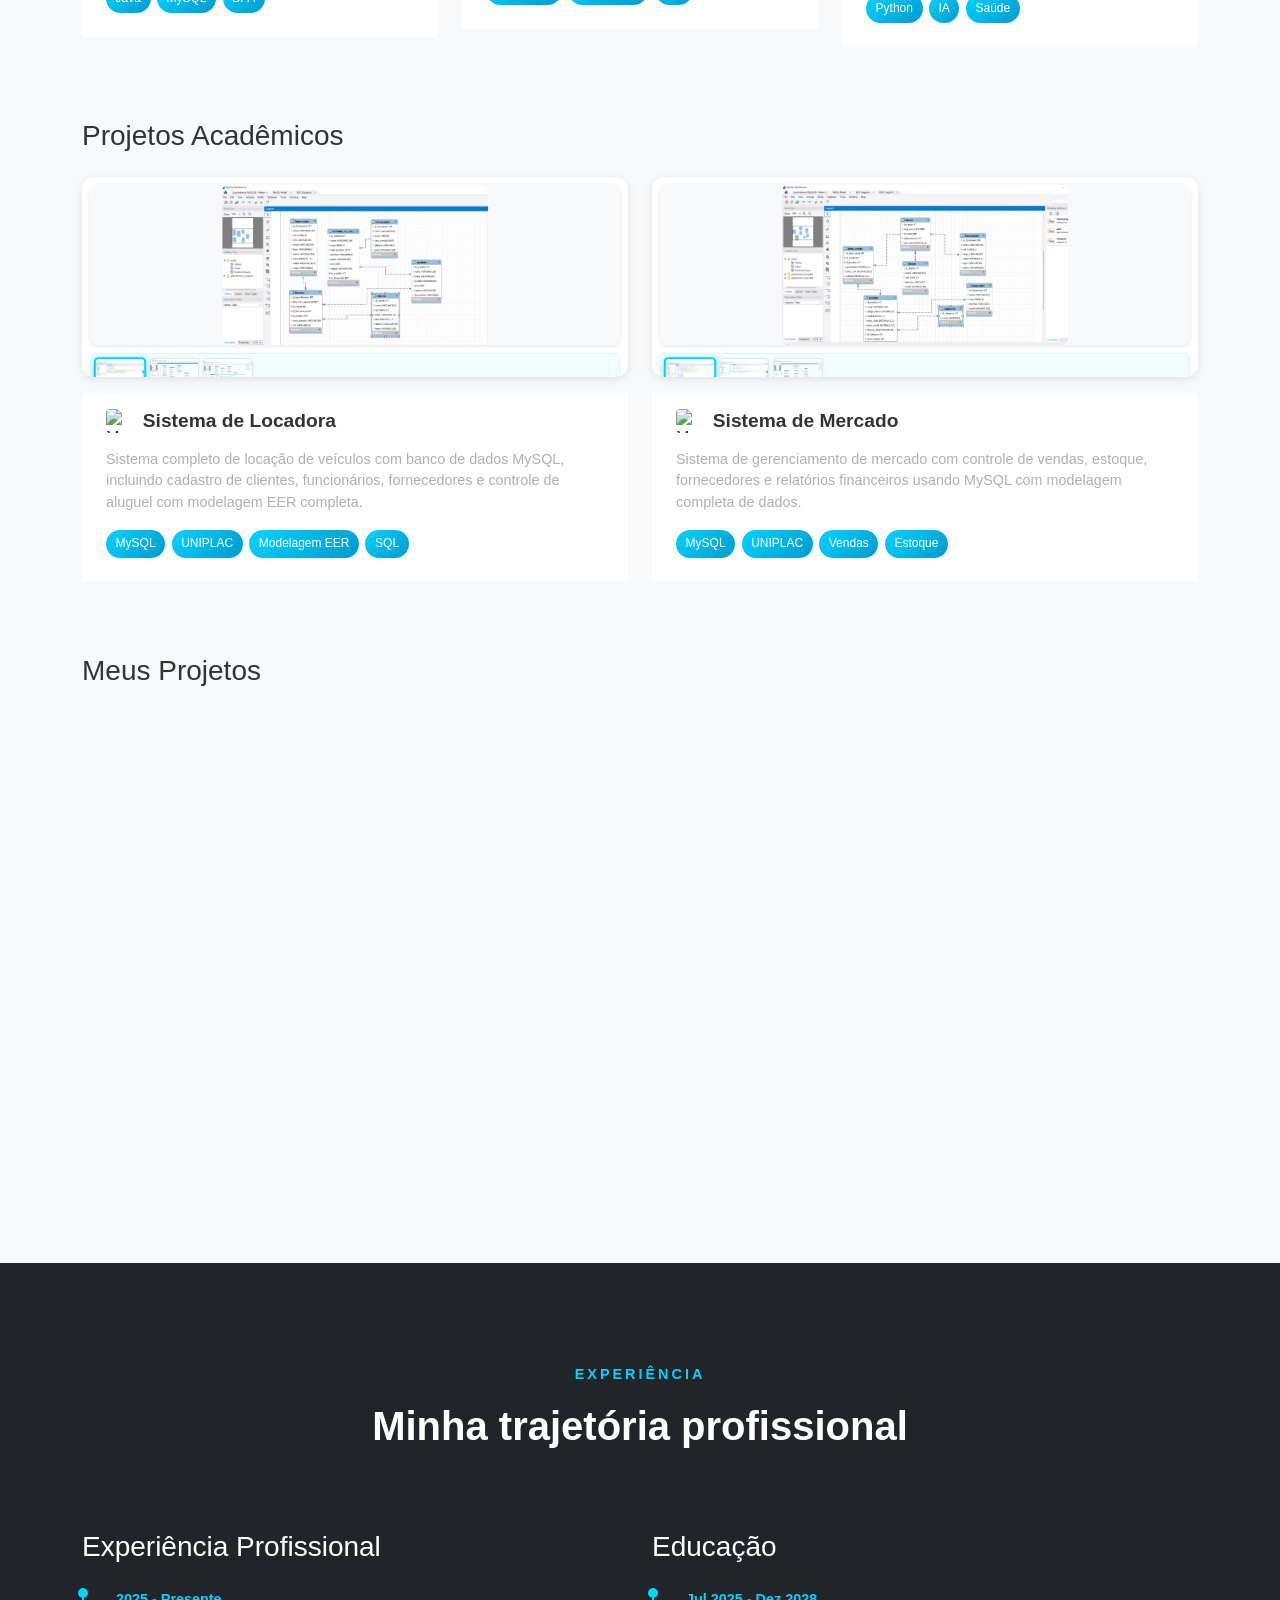
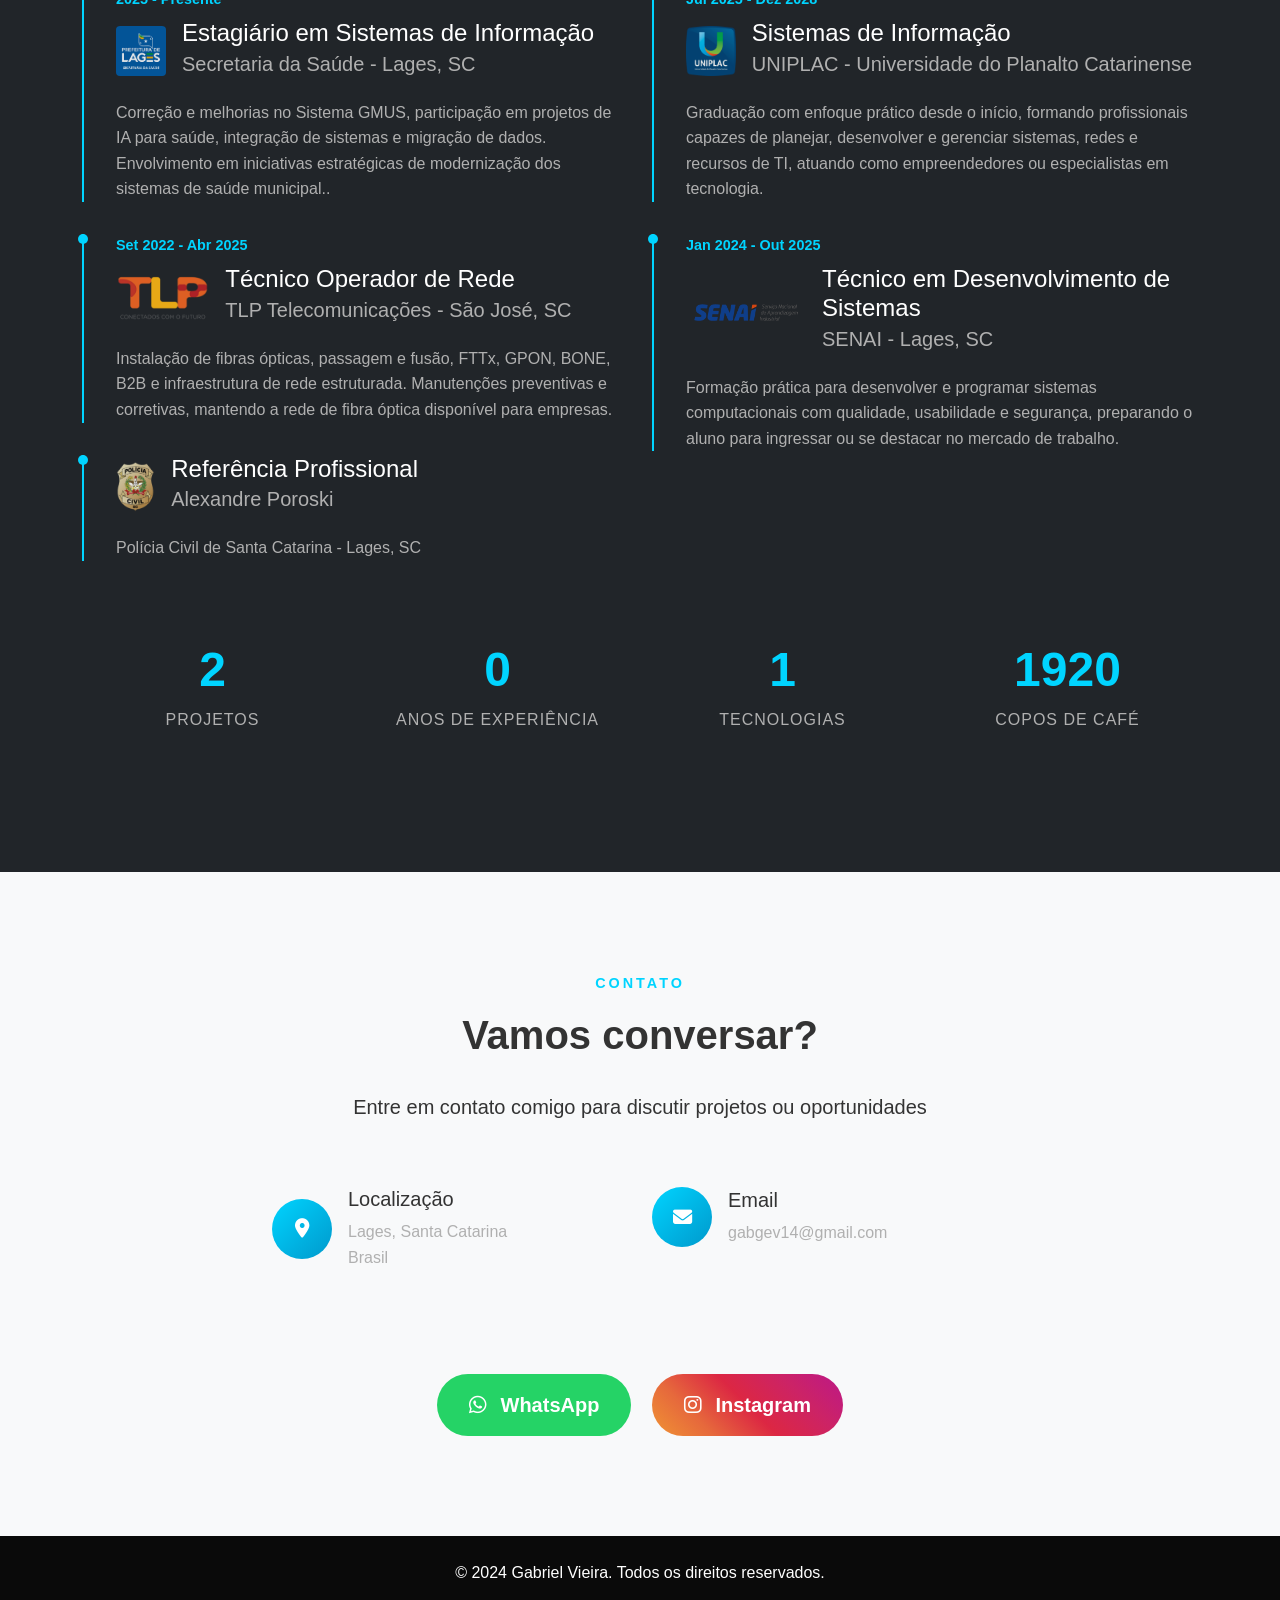
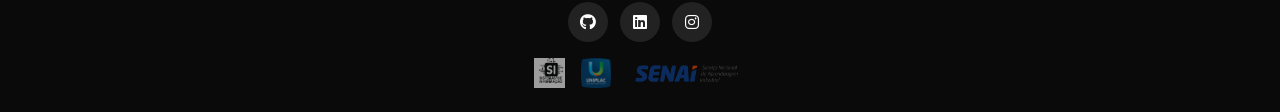
==== commit 5d499cca: "Atualiza números no portfólio" ====
--- a/index.html
+++ b/index.html
@@ -43,7 +43,7 @@
         <a href="https://github.com/lageano" target="_blank" class="social-link">
           <i class="fab fa-github"></i>
         </a>
-        <a href="https://www.linkedin.com/in/gabriel-geremias-vieira/" target="_blank" class="social-link">
+        <a href="https://www.linkedin.com/in/gabriel-vieira-50797119b" target="_blank" class="social-link">
           <i class="fab fa-linkedin"></i>
         </a>
         <a href="https://www.instagram.com/heybiel_vieira?igsh=MXZpZjA3dXQ5cjduZw%3D%3D&utm_source=qr" target="_blank" class="social-link">
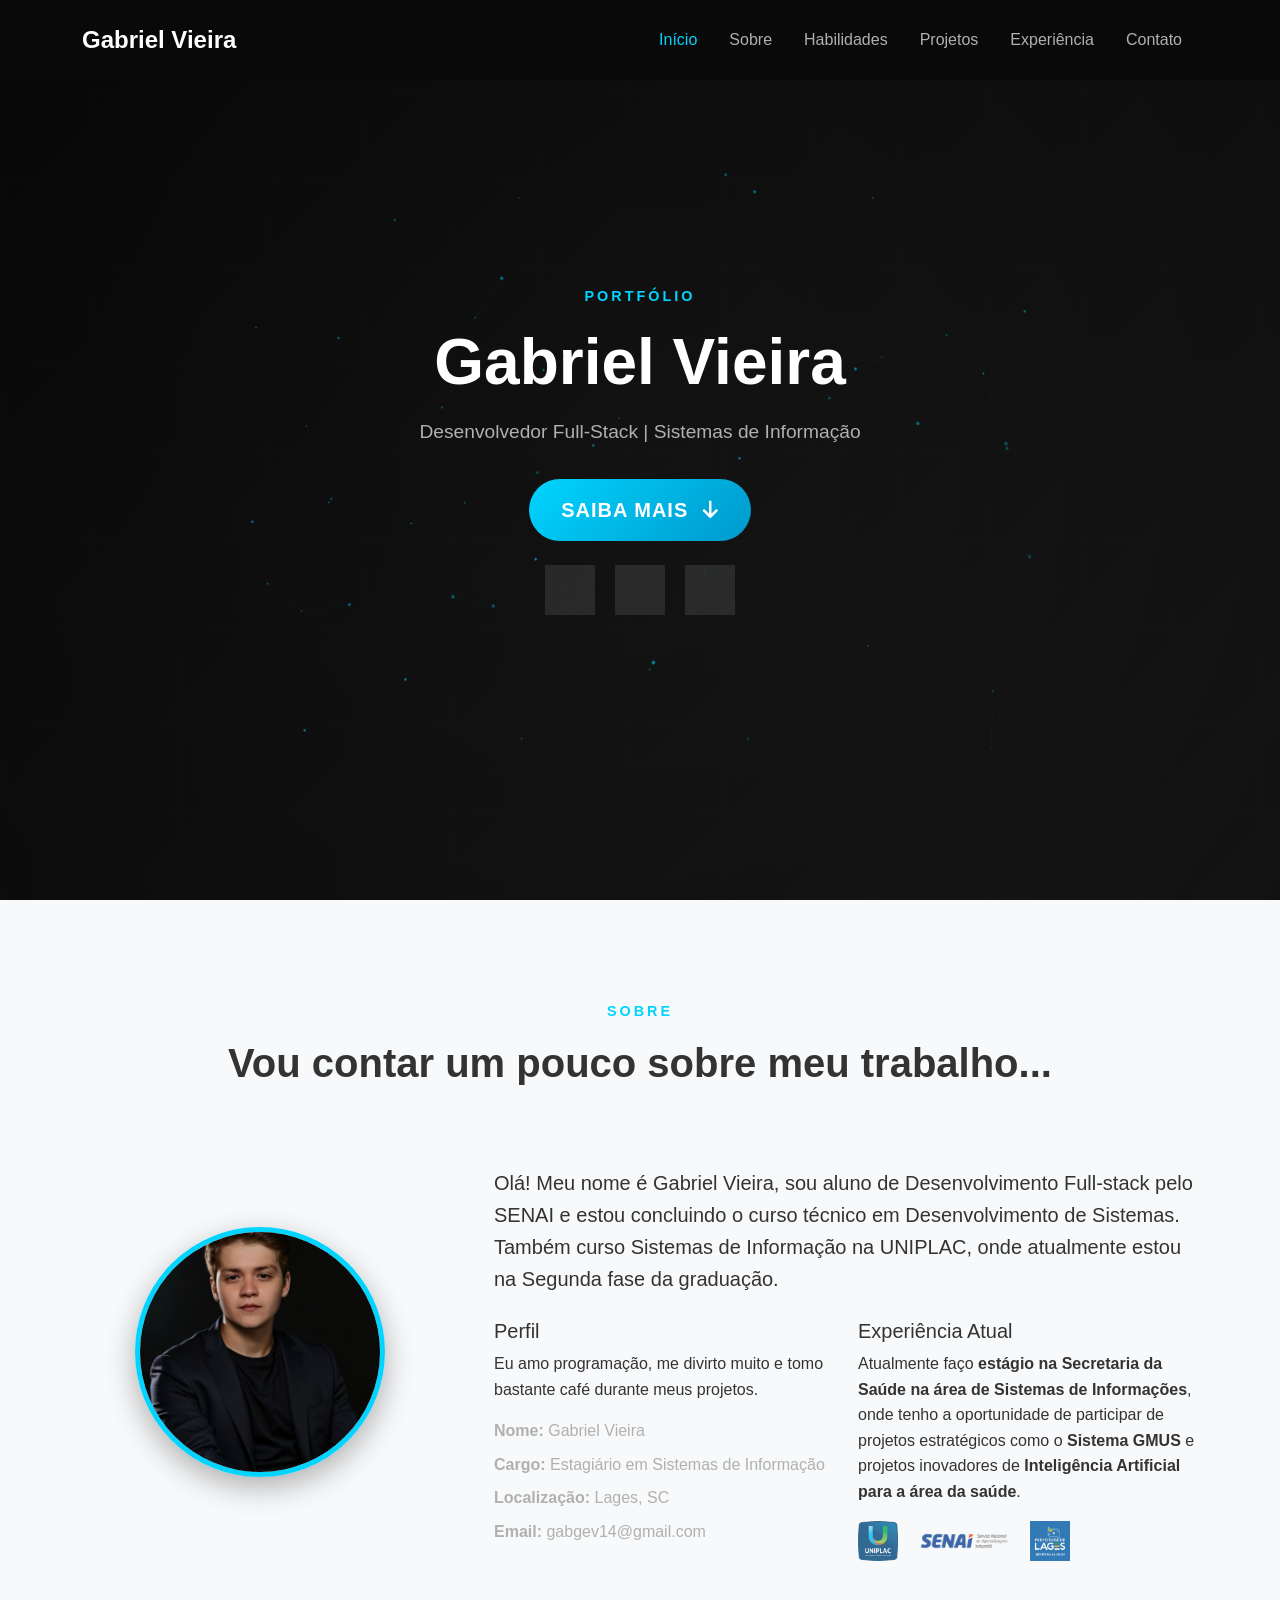
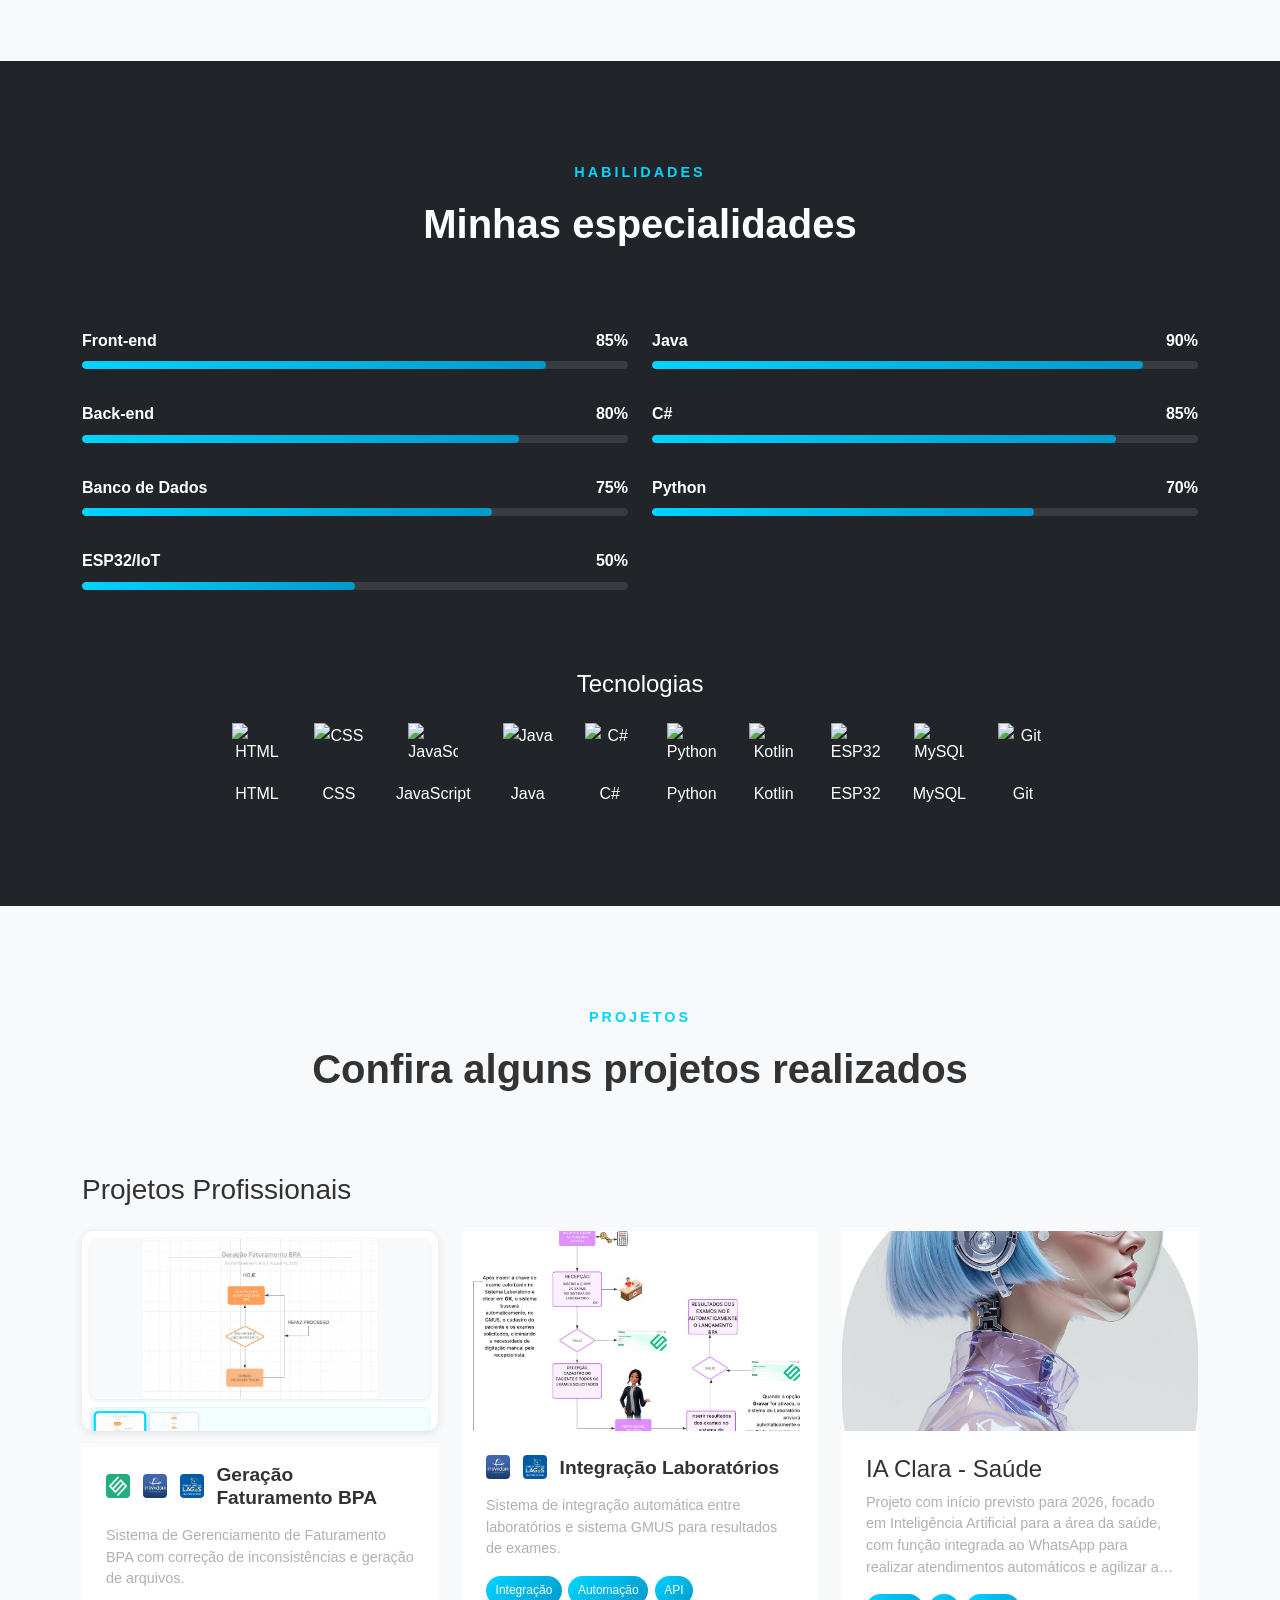
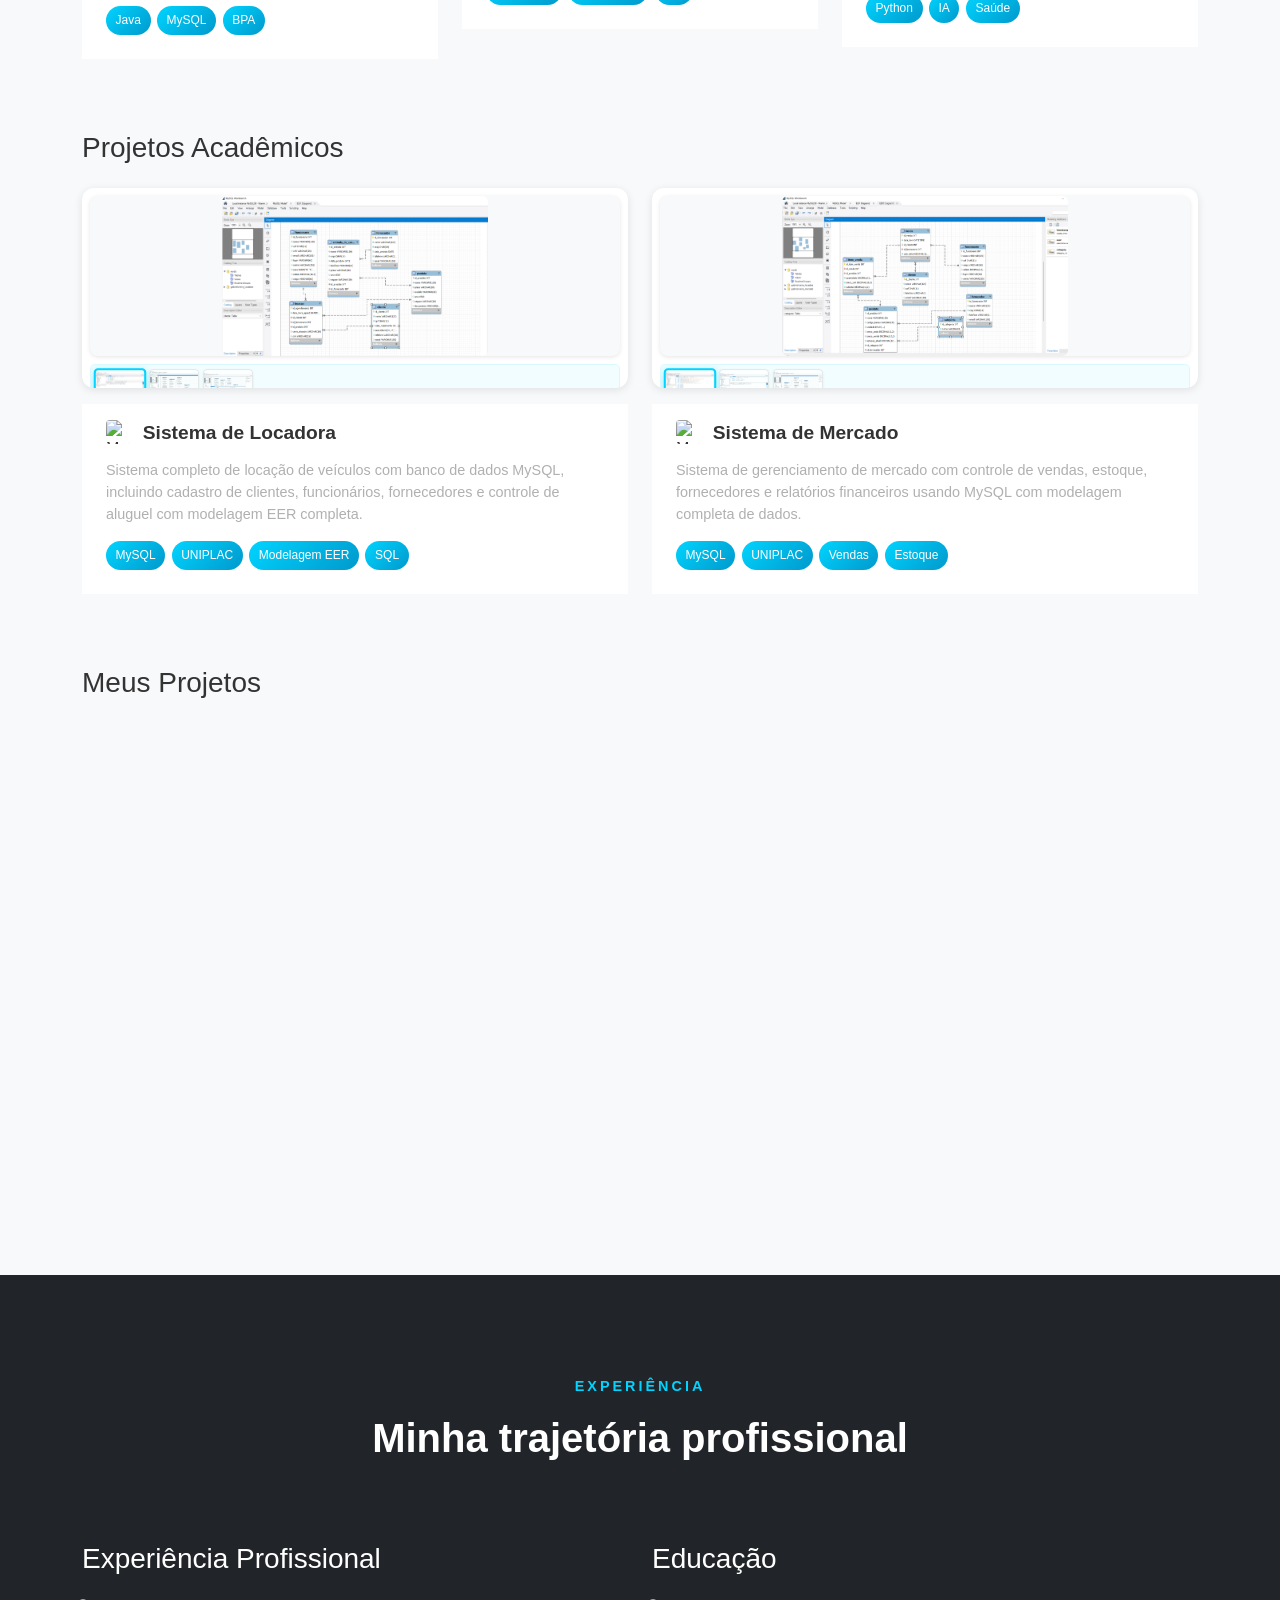
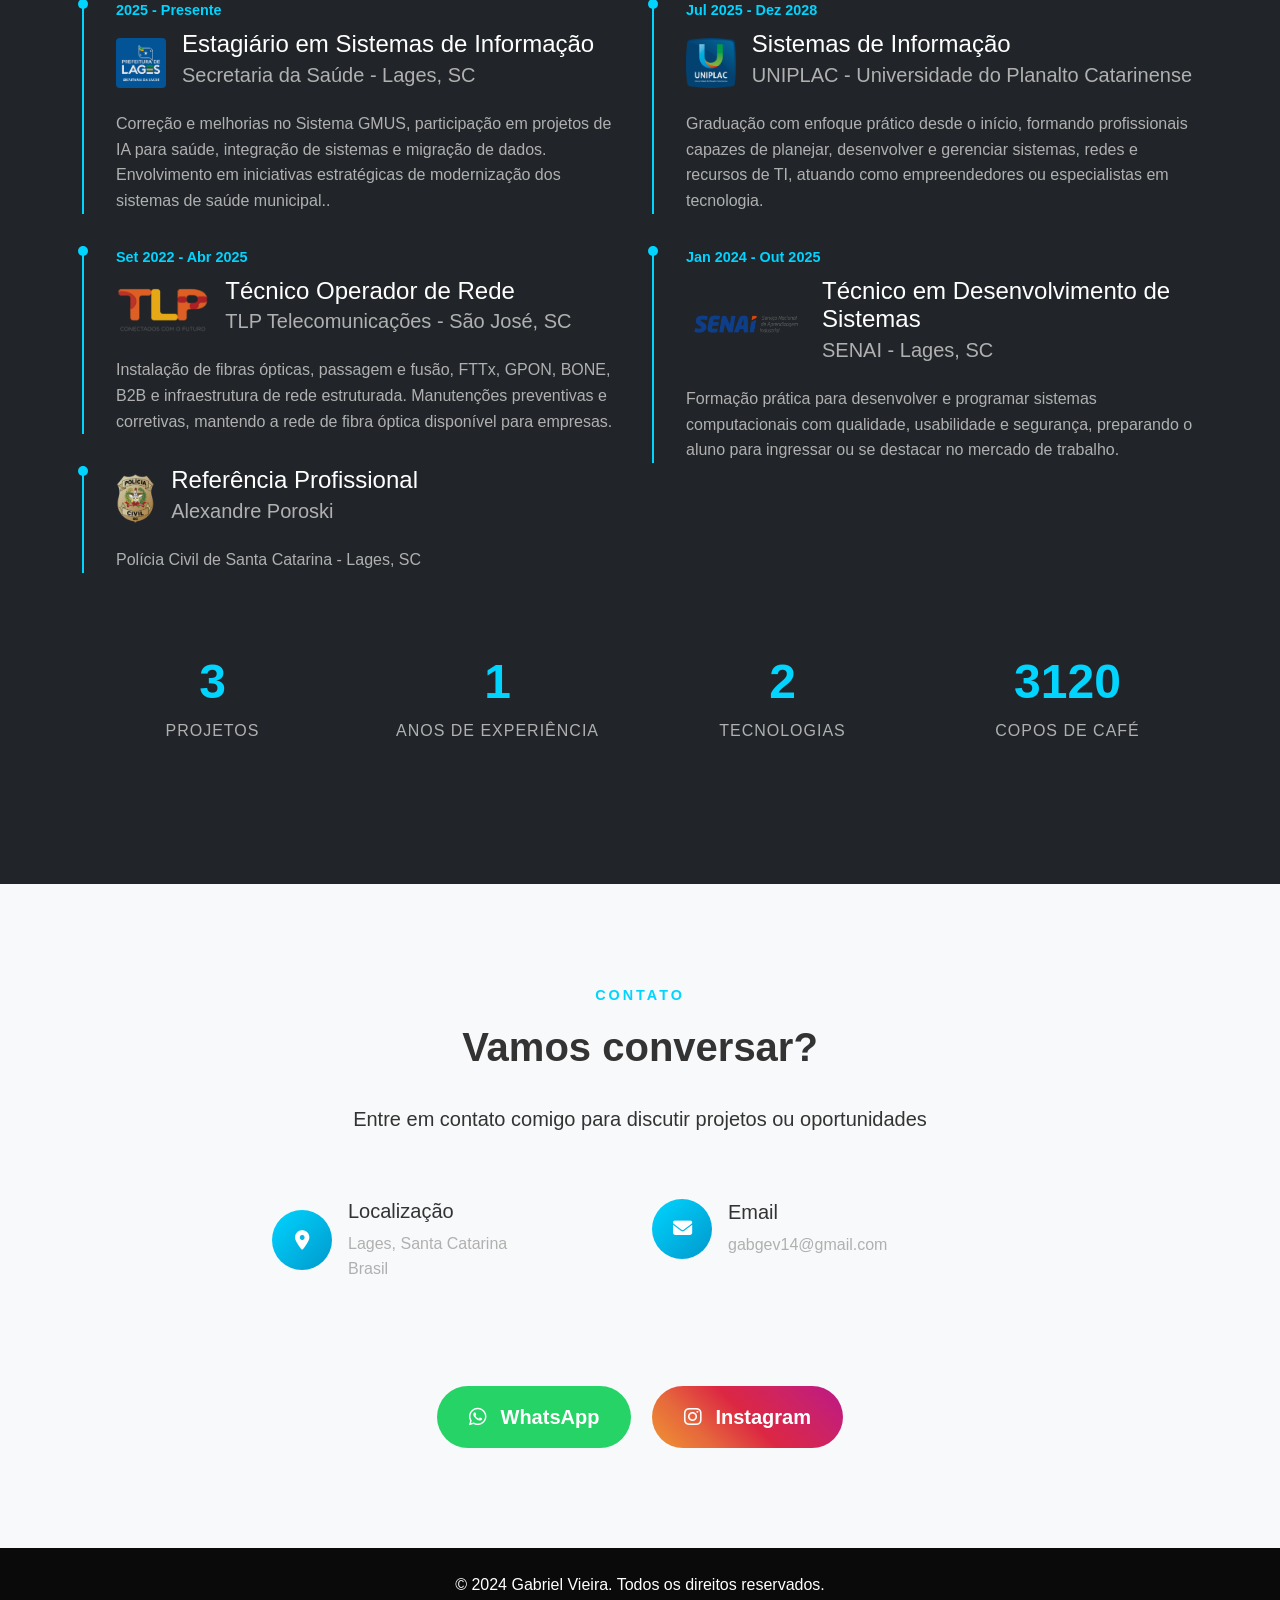
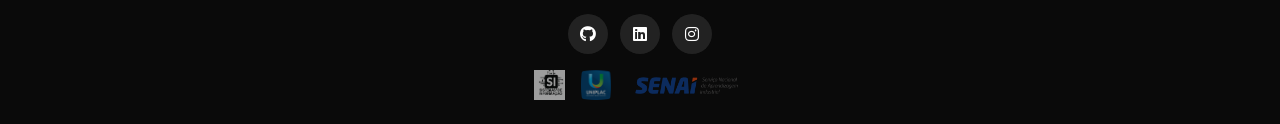
==== commit b57c4adc: "Atualização do Sistema GMUS no portfólio" ====
--- a/index.html
+++ b/index.html
@@ -261,7 +261,7 @@
                 <img src="assets/gmus-logo.png" alt="GMUS" class="project-logo">
                 <img src="assets/inovadora-sistemas.jpg" alt="Inovadora Sistemas" class="project-logo">
                 <img src="assets/prefeitura-lages-saude.png" alt="Prefeitura de Lages - Secretaria da Saúde" class="project-logo">
-                <h4>Sistema GMUS</h4>
+                <h4>Geração Faturamento BPA </h4>
               </div>
               <p>Sistema de Gerenciamento de Faturamento BPA com correção de inconsistências e geração de arquivos.</p>
               <div class="project-tags">
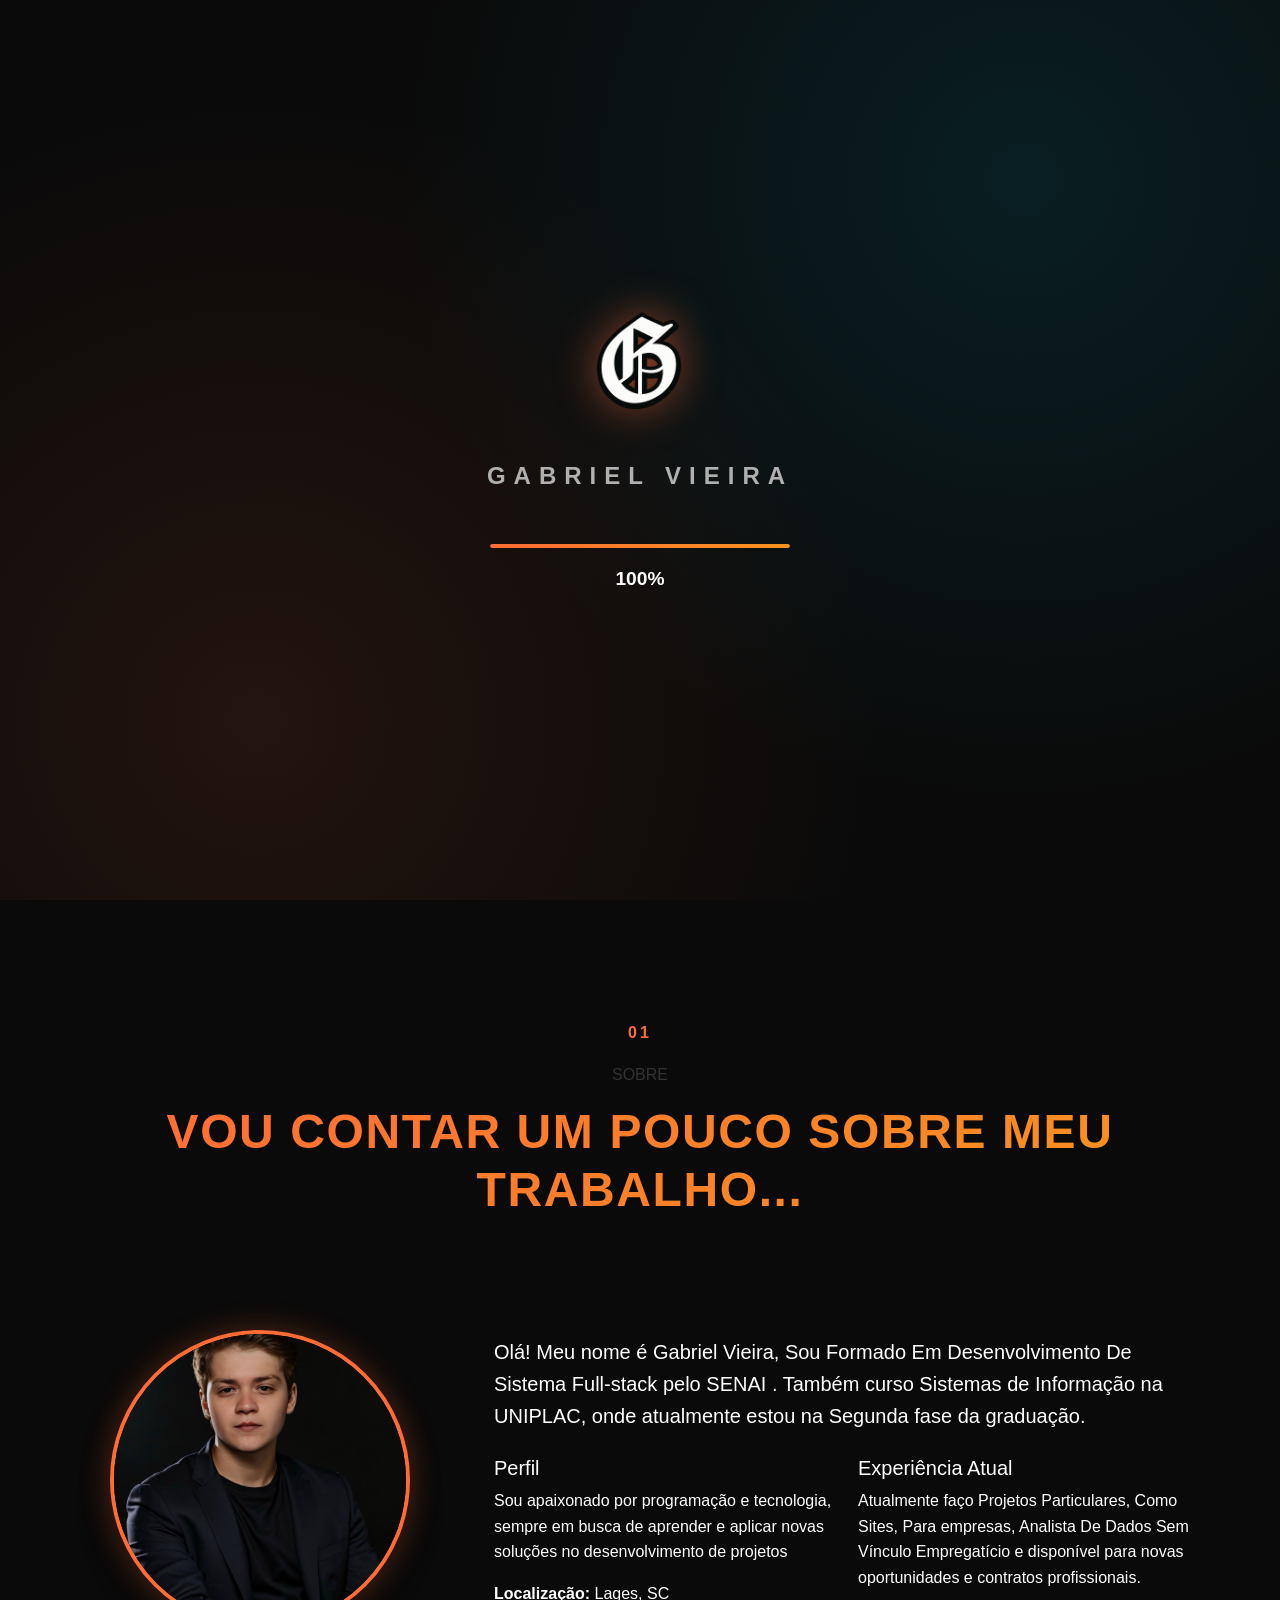
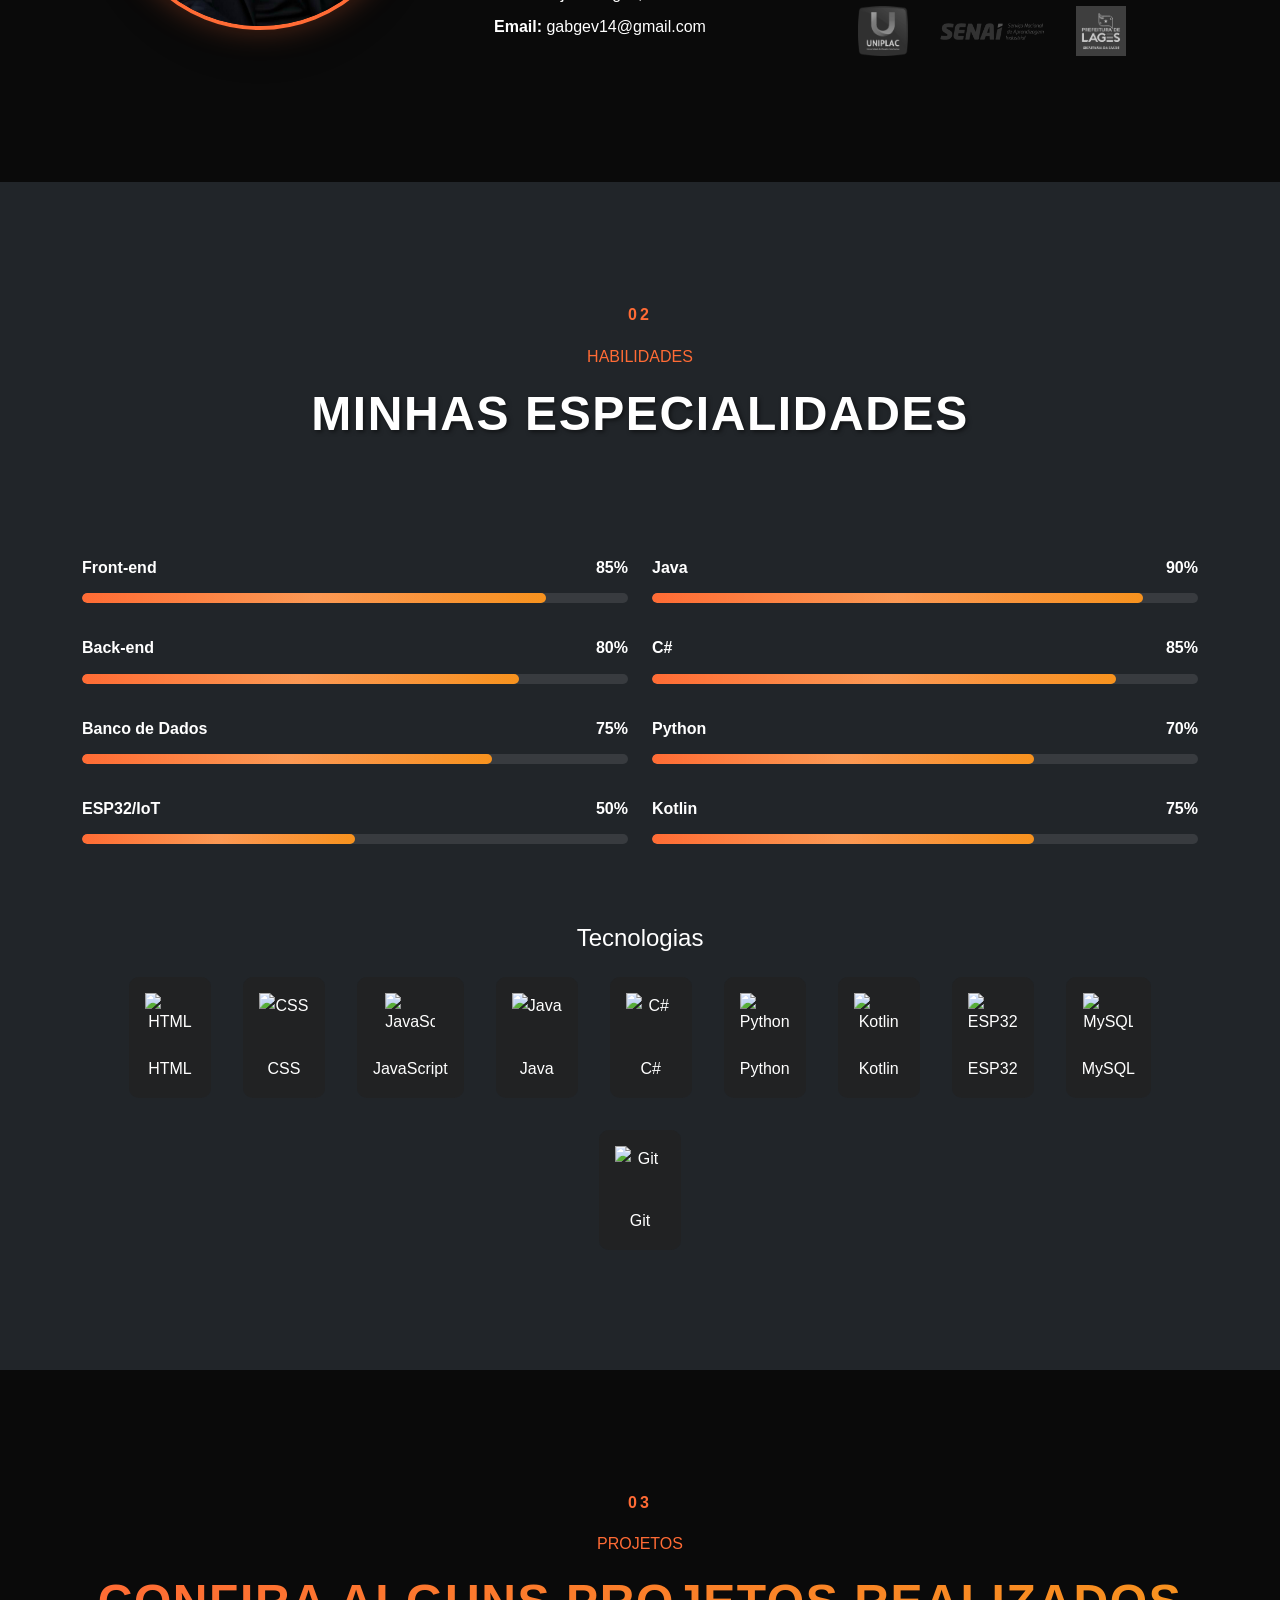
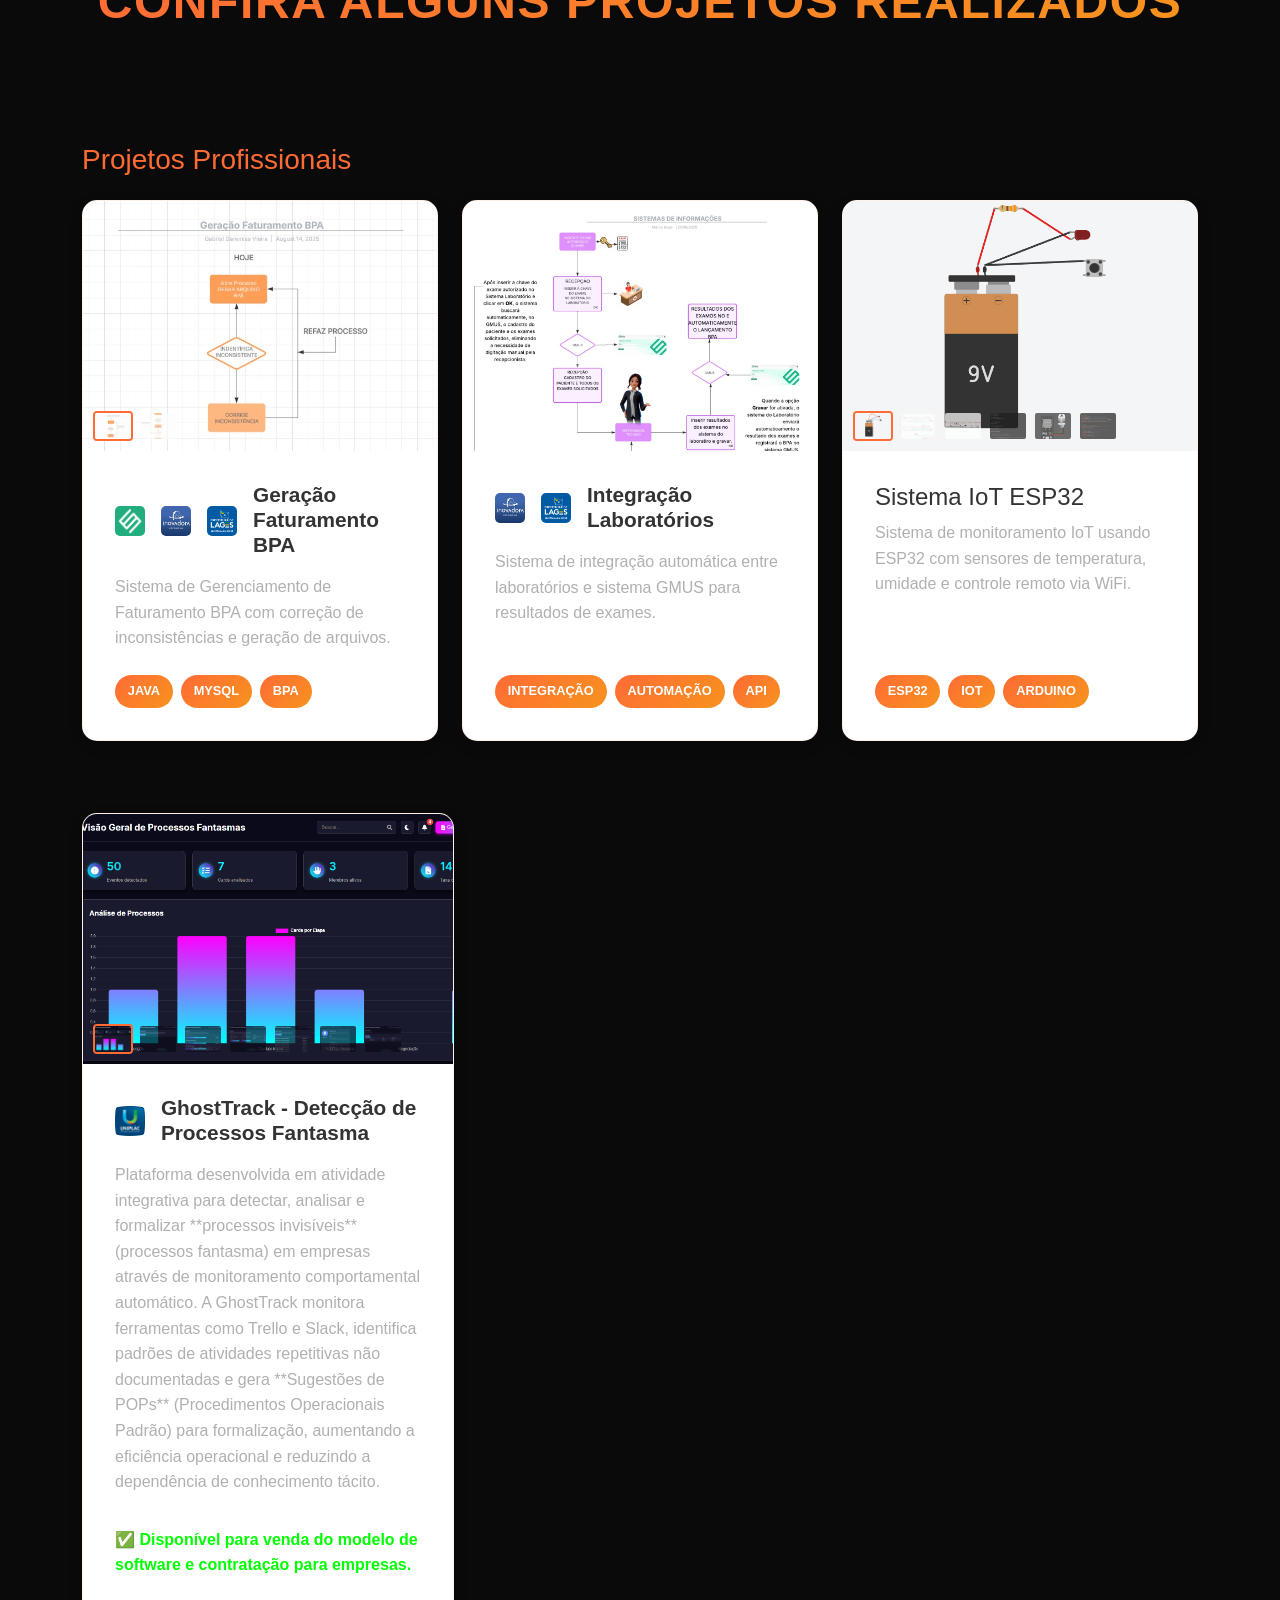
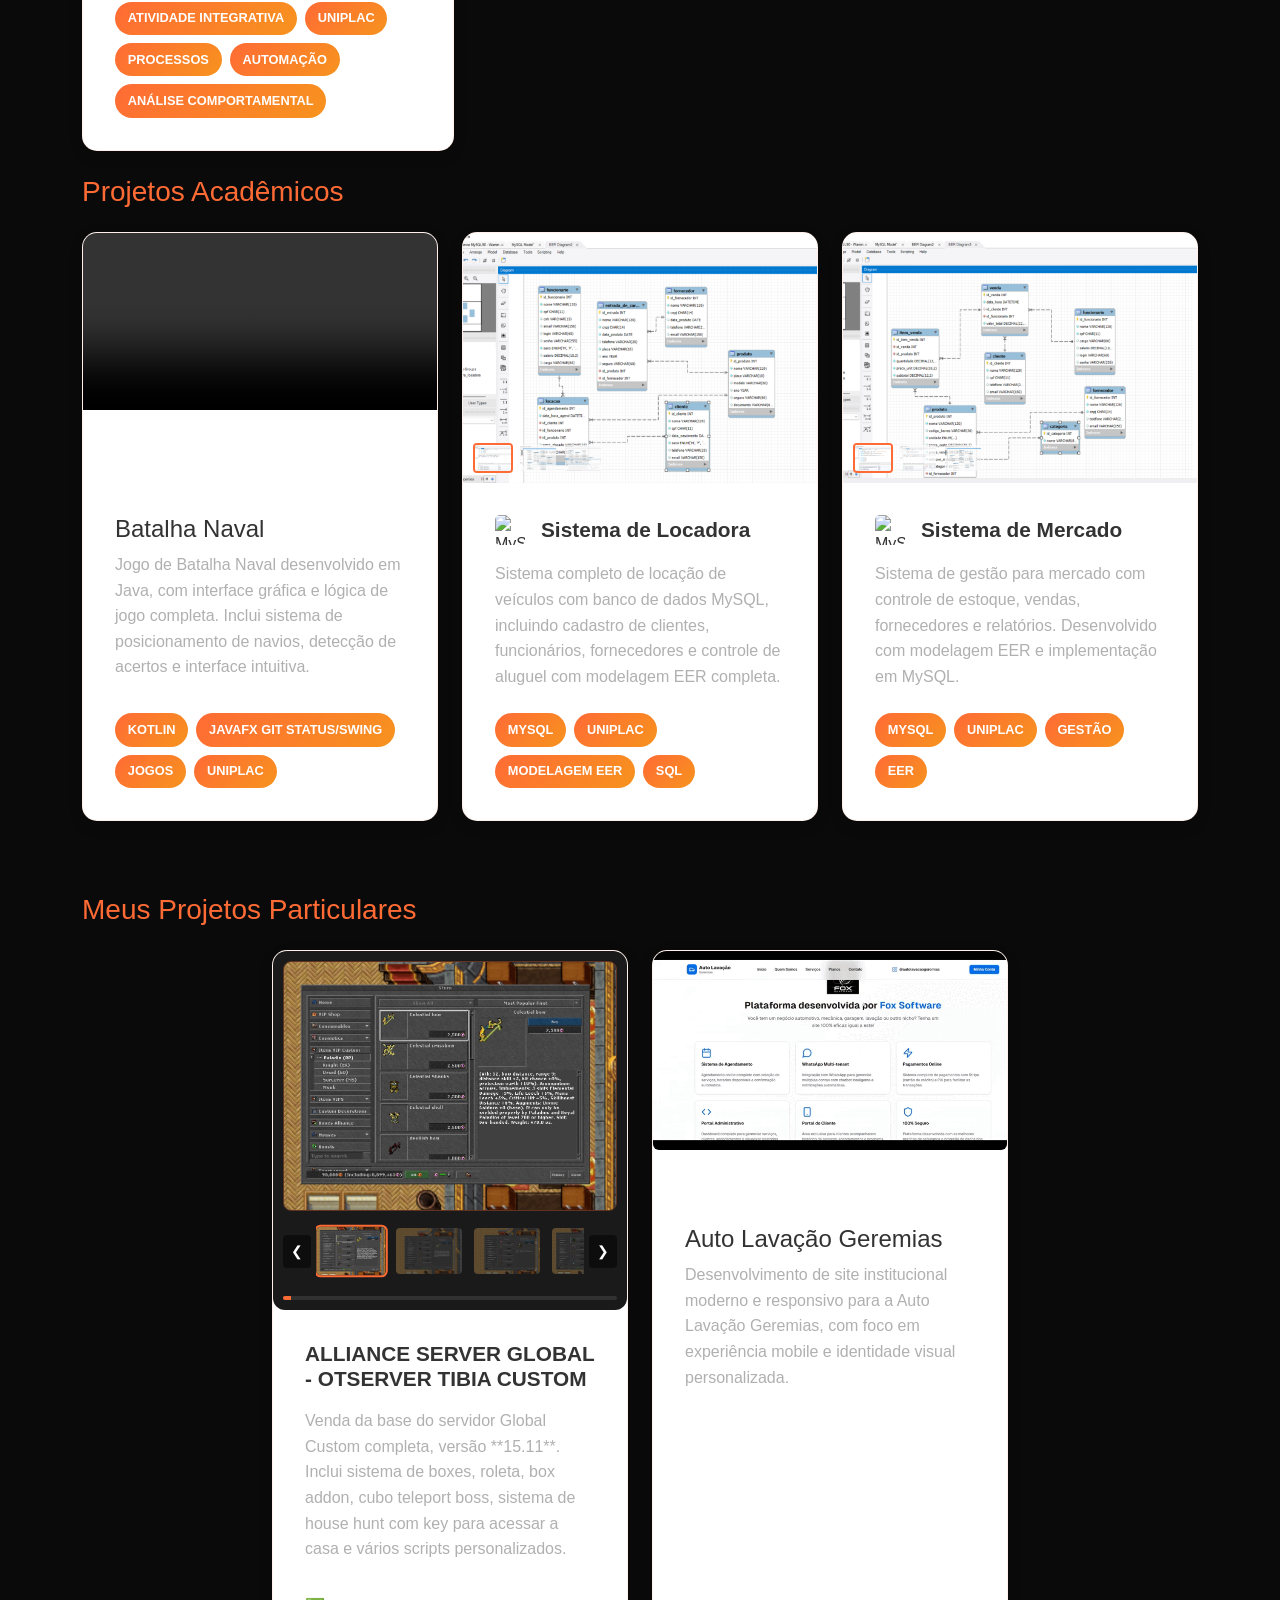
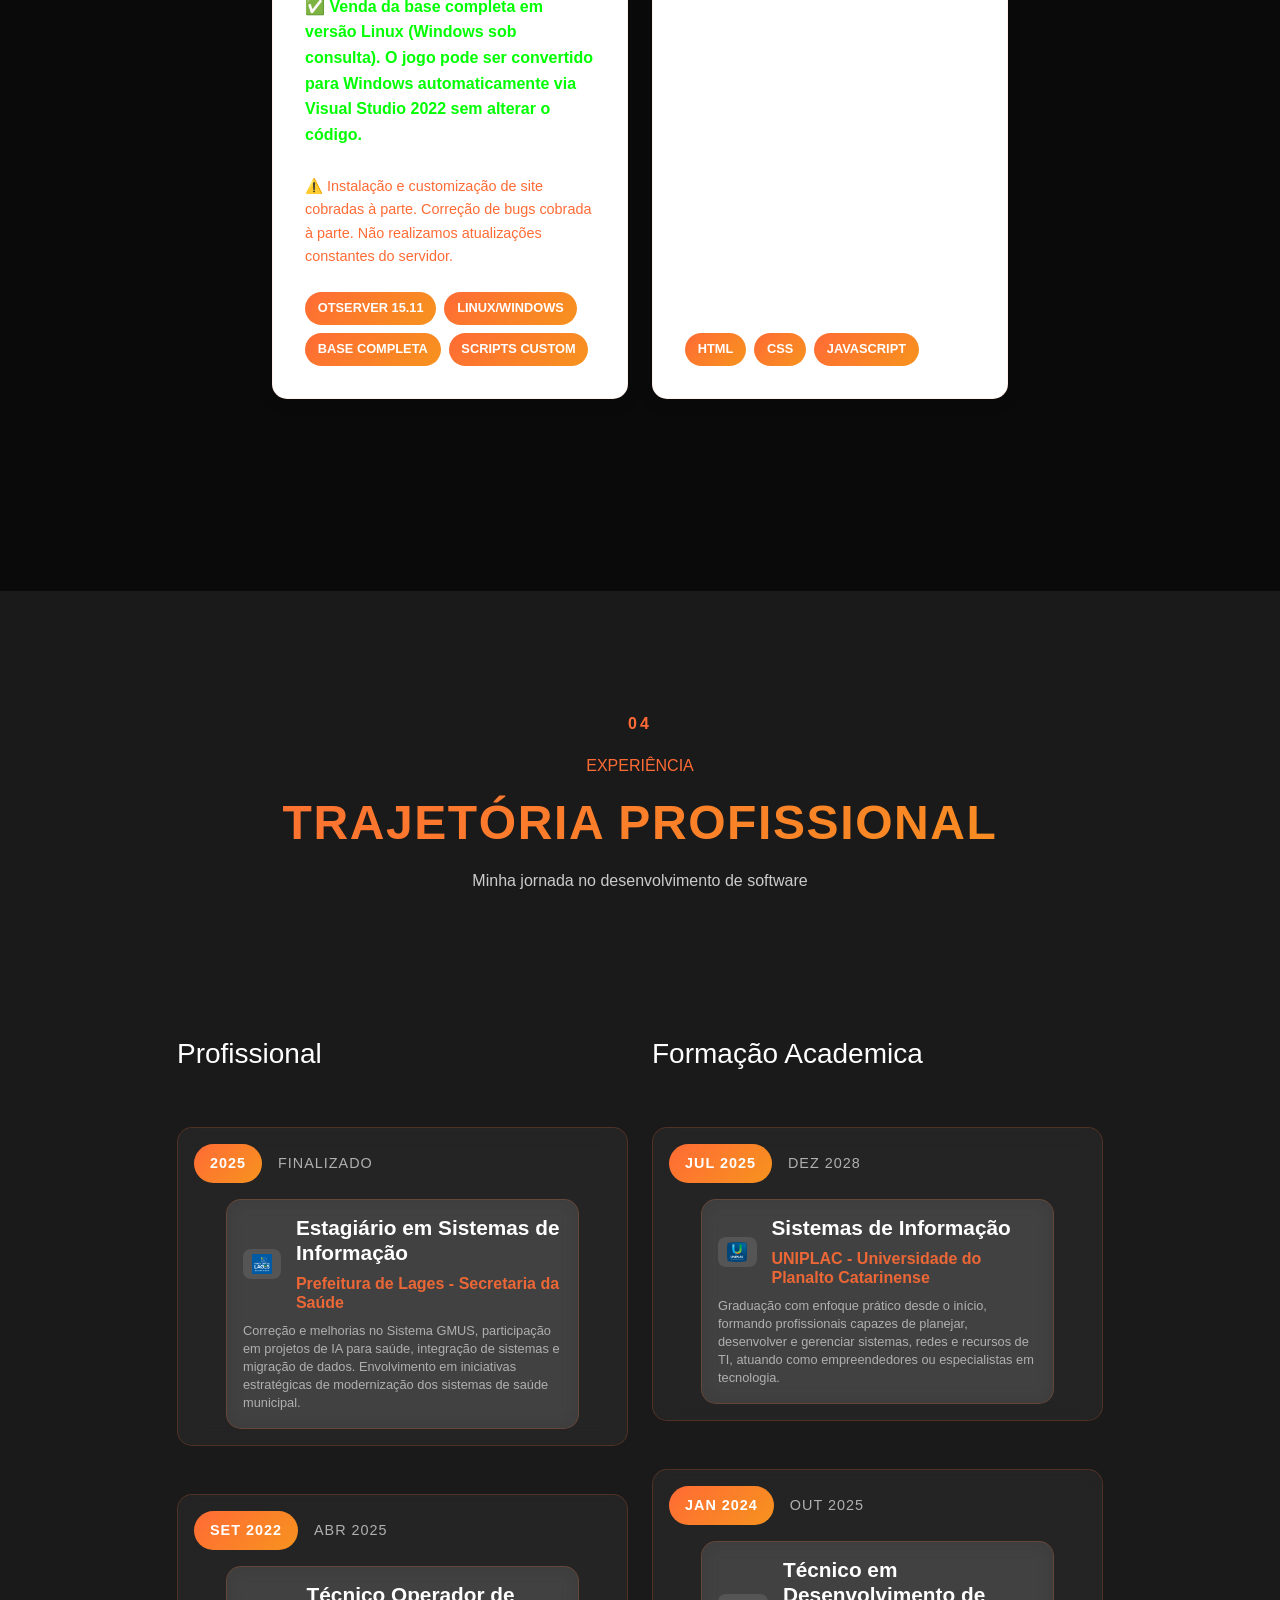
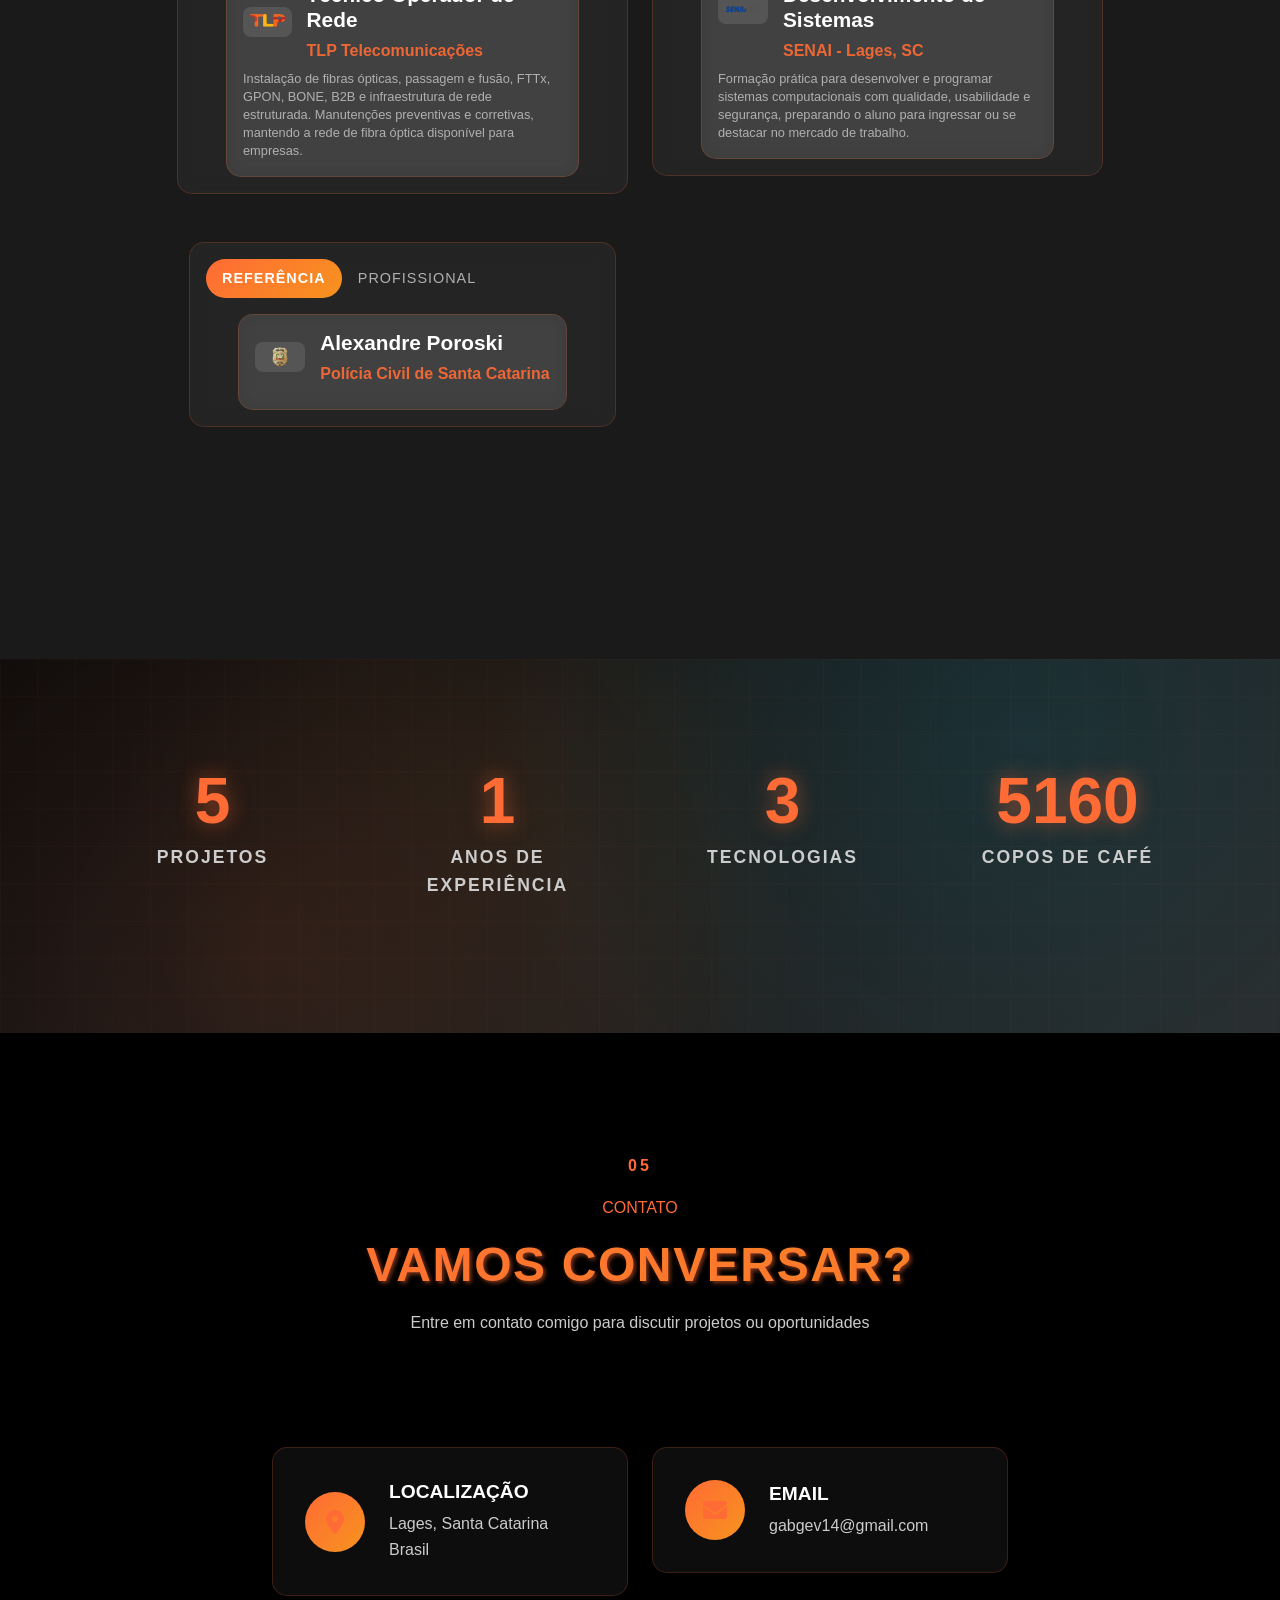
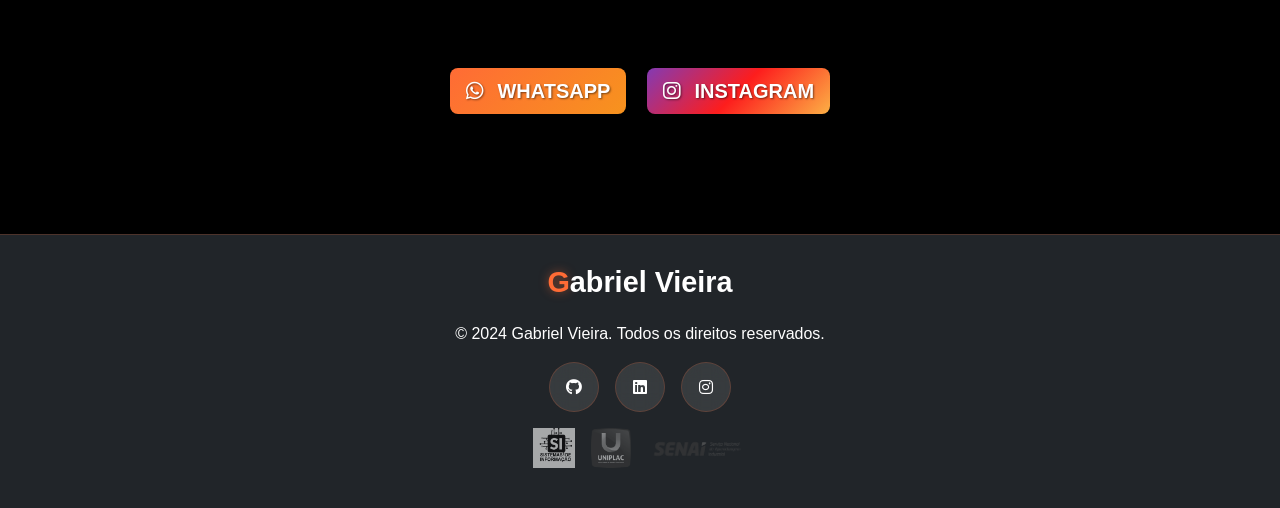
==== commit 6c7c705b: "Portfólio inicial" ====
--- a/index.html
+++ b/index.html
@@ -5,14 +5,31 @@
   <meta name="viewport" content="width=device-width, initial-scale=1" />
   <link href="https://cdn.jsdelivr.net/npm/bootstrap@5.3.6/dist/css/bootstrap.min.css" rel="stylesheet" />
   <link href="https://cdnjs.cloudflare.com/ajax/libs/font-awesome/6.4.0/css/all.min.css" rel="stylesheet" />
-  <link href="./index.css" rel="stylesheet" />
+  <link href="./style.css" rel="stylesheet" />
   <title>Gabriel Vieira - Portfólio</title>
 </head>
 <body>
+  <!-- Loader inspirado no GTA 6 -->
+  <div id="loader" class="loader-container">
+    <div class="loader-content">
+      <div class="loader-logo">
+        <img src="assets/Glogo.png" alt="Gabriel Vieira Logo" class="loader-logo-img">
+        <div class="loader-text">GABRIEL VIEIRA</div>
+      </div>
+      <div class="loader-bar">
+        <div class="loader-progress"></div>
+      </div>
+      <div class="loader-percentage">0%</div>
+    </div>
+    <div class="loader-bg-animation"></div>
+  </div>
+
   <!-- Navigation -->
   <nav class="navbar navbar-expand-lg navbar-dark fixed-top" id="mainNav">
     <div class="container">
-      <a class="navbar-brand" href="#home">Gabriel Vieira</a>
+      <a class="navbar-brand" href="#home">
+        <span class="brand-letter">G</span>abriel Vieira
+      </a>
       <button class="navbar-toggler" type="button" data-bs-toggle="collapse" data-bs-target="#navbarNav">
         <span class="navbar-toggler-icon"></span>
       </button>
@@ -29,27 +46,45 @@
     </div>
   </nav>
 
-  <!-- Hero Section -->
+  <!-- Hero Section com estilo GTA 6 -->
   <section id="home" class="hero-section min-vh-100 d-flex align-items-center justify-content-center">
+    <div class="hero-bg-video"></div>
     <div class="hero-overlay"></div>
+    <div class="hero-particles"></div>
+    
     <div class="container text-center">
-      <p class="hero-subtitle">PORTFÓLIO</p>
-      <h1 class="hero-title">Gabriel Vieira</h1>
-      <p class="hero-description">Desenvolvedor Full-Stack | Sistemas de Informação</p>
-      <a href="#sobre" class="btn btn-primary btn-lg">
-        SAIBA MAIS <i class="fas fa-arrow-down ms-2"></i>
-      </a>
-      <div class="hero-social mt-4">
-        <a href="https://github.com/lageano" target="_blank" class="social-link">
-          <i class="fab fa-github"></i>
+      <div class="hero-content">
+        <div class="hero-logo">
+          <img src="assets/Glogo.png" alt="Gabriel Vieira Logo" class="hero-logo-img">
+        </div>
+        <p class="hero-subtitle">PORTFÓLIO</p>
+        <h1 class="hero-title">
+          <span class="title-line">GABRIEL</span>
+          <span class="title-line">VIEIRA</span>
+        </h1>
+        <p class="hero-description" style="color: var(--primary-color);">Desenvolvedor Full-Stack | Sistemas de Informação</p>
+        
+        
+        <a href="#sobre" class="btn btn-primary btn-lg hero-btn">
+          SAIBA MAIS <i class="fas fa-arrow-down ms-2"></i>
         </a>
-        <a href="https://www.linkedin.com/in/gabriel-vieira-50797119b" target="_blank" class="social-link">
-          <i class="fab fa-linkedin"></i>
-        </a>
-        <a href="https://www.instagram.com/heybiel_vieira?igsh=MXZpZjA3dXQ5cjduZw%3D%3D&utm_source=qr" target="_blank" class="social-link">
-          <i class="fab fa-instagram"></i>
-        </a>
-      </div>
+        
+        <div class="hero-social mt-4">
+          <a href="https://github.com/lageano" target="_blank" class="social-link">
+            <i class="fab fa-github"></i>
+          </a>
+          <a href="https://www.linkedin.com/in/gabriel-vieira-50797119b" target="_blank" class="social-link">
+            <i class="fab fa-linkedin"></i>
+          </a>
+          <a href="https://www.instagram.com/heybiel_vieira?igsh=MXZpZjA3dXQ5cjduZw%3D%3D&utm_source=qr" target="_blank" class="social-link">
+            <i class="fab fa-instagram"></i>
+          </a>
+        </div>
+      </div>
+    </div>
+    
+    <div class="scroll-indicator">
+     
     </div>
   </section>
 
@@ -58,34 +93,40 @@
     <div class="container">
       <div class="row">
         <div class="col-lg-12 text-center mb-5">
-          <p class="section-subtitle">SOBRE</p>
-          <h2 class="section-title">Vou contar um pouco sobre meu trabalho...</h2>
+          <div class="section-header">
+            <span class="section-number">01</span>
+            <p class="section-subtitle">SOBRE</p>
+            <h2 class="section-title">Vou contar um pouco sobre meu trabalho...</h2>
+
+          </div>
         </div>
       </div>
       <div class="row align-items-center">
         <div class="col-lg-4 text-center mb-4">
-          <div class="profile-image">
-            <img src="assets/gabriel.jpg" alt="Gabriel Vieira" class="img-fluid rounded-circle">
+          <div class="profile-container">
+            <div class="profile-frame">
+              <img src="assets/gabriel.jpg" alt="Gabriel Vieira" class="profile-image">
+              <div class="profile-overlay"></div>
+            </div>
           </div>
         </div>
         <div class="col-lg-8">
           <div class="about-content">
-            <p class="lead">Olá! Meu nome é <strong>Gabriel Vieira</strong>, sou aluno de <strong>Desenvolvimento Full-stack</strong> pelo SENAI e estou concluindo o curso técnico em <strong>Desenvolvimento de Sistemas</strong>. Também curso <strong>Sistemas de Informação</strong> na UNIPLAC, onde atualmente estou na Segunda fase da graduação.</p>
-            
+
+          <p class="lead text-white">Olá! Meu nome é <strong>Gabriel Vieira</strong>, Sou Formado Em <strong>Desenvolvimento De Sistema Full-stack</strong> pelo SENAI  </strong>. Também curso <strong>Sistemas de Informação</strong> na UNIPLAC, onde atualmente estou na Segunda fase da graduação.</p>
+
             <div class="row mt-4">
               <div class="col-md-6">
-                <h5>Perfil</h5>
-                <p>Eu amo programação, me divirto muito e tomo bastante café durante meus projetos.</p>
+                <h5 class="text-white">Perfil</h5>
+                <p class="text-white">Sou apaixonado por programação e tecnologia, sempre em busca de aprender e aplicar novas soluções no desenvolvimento de projetos</p>
                 <ul class="profile-list">
-                  <li><strong>Nome:</strong> Gabriel Vieira</li>
-                  <li><strong>Cargo:</strong> Estagiário em Sistemas de Informação</li>
-                  <li><strong>Localização:</strong> Lages, SC</li>
-                  <li><strong>Email:</strong> gabgev14@gmail.com</li>
+                  <li class="text-white"><strong>Localização:</strong> Lages, SC</li>
+                  <li class="text-white"><strong>Email:</strong> gabgev14@gmail.com</li>
                 </ul>
               </div>
               <div class="col-md-6">
-                <h5>Experiência Atual</h5>
-                <p>Atualmente faço <strong>estágio na Secretaria da Saúde na área de Sistemas de Informações</strong>, onde tenho a oportunidade de participar de projetos estratégicos como o <strong>Sistema GMUS</strong> e projetos inovadores de <strong>Inteligência Artificial para a área da saúde</strong>.</p>
+                <h5 class="text-white">Experiência Atual</h5>
+                <p class="text-white">Atualmente faço Projetos Particulares, Como Sites, Para empresas, Analista De Dados Sem Vínculo Empregatício e disponível para novas oportunidades e contratos profissionais.</p>
                 
                 <div class="education-logos mt-3">
                   <img src="assets/uniplac-logo.png" alt="UNIPLAC" class="education-logo">
@@ -105,8 +146,12 @@
     <div class="container">
       <div class="row">
         <div class="col-lg-12 text-center mb-5">
-          <p class="section-subtitle">HABILIDADES</p>
-          <h2 class="section-title text-white">Minhas especialidades</h2>
+          <div class="section-header">
+            <span class="section-number">02</span>
+            <p class="section-subtitle" style="color: #ff6b35;">HABILIDADES</p>
+            <h2 class="section-title text-white">Minhas especialidades</h2>
+
+          </div>
         </div>
       </div>
       <div class="row">
@@ -171,6 +216,15 @@
             <div class="skill-header">
               <span>Python</span>
               <span>70%</span>
+            </div>
+            <div class="skill-bar">
+              <div class="skill-progress" data-width="70%"></div>
+            </div>
+            </div>
+            <div class="skill-item">
+            <div class="skill-header">
+              <span>Kotlin</span>
+              <span>75%</span>
             </div>
             <div class="skill-bar">
               <div class="skill-progress" data-width="70%"></div>
@@ -235,15 +289,19 @@
     <div class="container">
       <div class="row">
         <div class="col-lg-12 text-center mb-5">
-          <p class="section-subtitle">PROJETOS</p>
-          <h2 class="section-title">Confira alguns projetos realizados</h2>
+          <div class="section-header">
+            <span class="section-number">03</span>
+            <p class="section-subtitle" style="color: #ff6b35;">PROJETOS</p>
+            <h2 class="section-title">Confira alguns projetos realizados</h2>
+
+          </div>
         </div>
       </div>
       
       <!-- Professional Projects -->
       <div class="row mb-5">
         <div class="col-12">
-          <h3 class="mb-4">Projetos Profissionais</h3>
+          <h3 class="mb-4" style="color: #ff6b35;">Projetos Profissionais</h3>
         </div>
         <div class="col-lg-4 mb-4">
           <div class="project-card">
@@ -252,8 +310,8 @@
                 <img src="assets/fluxograma-bpa-antes.jpg" alt="Fluxograma BPA Antes" class="img-fluid main-image" id="gmus-main">
               </div>
               <div class="gallery-thumbs">
-                <img src="assets/fluxograma-bpa-antes.jpg" alt="Fluxograma BPA Antes" class="thumb-image active" onclick="changeImage('gmus', 'assets/fluxograma-bpa-antes.jpg')">
-                <img src="assets/fluxograma-bpa-depois.jpg" alt="Fluxograma BPA Depois" class="thumb-image" onclick="changeImage('gmus', 'assets/fluxograma-bpa-depois.jpg')">
+                <img src="assets/fluxograma-bpa-antes.jpg" alt="Fluxograma BPA Antes" class="thumb-image active" onclick="event.preventDefault(); changeImage('gmus', 'assets/fluxograma-bpa-antes.jpg'); return false;">
+                <img src="assets/fluxograma-bpa-depois.jpg" alt="Fluxograma BPA Depois" class="thumb-image" onclick="event.preventDefault(); changeImage('gmus', 'assets/fluxograma-bpa-depois.jpg'); return false;">
               </div>
             </div>
             <div class="project-content">
@@ -301,42 +359,111 @@
         
         <div class="col-lg-4 mb-4">
           <div class="project-card">
+            <div class="project-image-gallery">
+              <div class="gallery-main">
+                <img src="assets/baterialediot.png" alt="Bateria LED IoT" class="img-fluid main-image" id="iot-main">
+              </div>
+              <div class="gallery-thumbs">
+                <img src="assets/baterialediot.png" alt="Bateria LED IoT" class="thumb-image active" onclick="event.preventDefault(); changeImage('iot', 'assets/baterialediot.png'); return false;">
+                <img src="assets/projetoiot.png" alt="Projeto IoT" class="thumb-image" onclick="event.preventDefault(); changeImage('iot', 'assets/projetoiot.png'); return false;">
+                <img src="assets/sistemaiot.png" alt="Sistema IoT" class="thumb-image" onclick="event.preventDefault(); changeImage('iot', 'assets/sistemaiot.png'); return false;">
+                <img src="assets/codigoesp321.png" alt="Código ESP32 1" class="thumb-image" onclick="event.preventDefault(); changeImage('iot', 'assets/codigoesp321.png'); return false;">
+                <img src="assets/fotoesp321.png" alt="Foto ESP32 1" class="thumb-image" onclick="event.preventDefault(); changeImage('iot', 'assets/fotoesp321.png'); return false;">
+                <img src="assets/codigoes322.png" alt="Código ESP32 2" class="thumb-image" onclick="event.preventDefault(); changeImage('iot', 'assets/codigoes322.png'); return false;">
+              </div>
+            </div>
+            <div class="project-content">
+              <h4>Sistema IoT ESP32</h4>
+              <p>Sistema de monitoramento IoT usando ESP32 com sensores de temperatura, umidade e controle remoto via WiFi.</p>
+              <div class="project-tags">
+                <span class="tag">ESP32</span>
+                <span class="tag">IoT</span>
+                <span class="tag">Arduino</span>
+              </div>
+            </div>
+          </div>
+        </div>
+
+      </div>
+      
+      <!-- Academic Projects -->
+        <div class="col-lg-4 mb-4">
+          <div class="project-card">
+            <div class="project-image-gallery">
+              <div class="gallery-main">
+                <img src="assets/fotos/trabalhos-academicos/ghosttrack/pasted_file_3V6cNJ_image.png" alt="GhostTrack - Dashboard" class="img-fluid main-image" id="ghosttrack-main">
+              </div>
+              <div class="gallery-thumbs">
+                <img src="assets/fotos/trabalhos-academicos/ghosttrack/pasted_file_3V6cNJ_image.png" alt="Dashboard" class="thumb-image active" onclick="event.preventDefault(); changeImage('ghosttrack', 'assets/fotos/trabalhos-academicos/ghosttrack/pasted_file_3V6cNJ_image.png'); return false;">
+                <img src="assets/fotos/trabalhos-academicos/ghosttrack/pasted_file_MSxC23_image.png" alt="Detecção" class="thumb-image" onclick="event.preventDefault(); changeImage('ghosttrack', 'assets/fotos/trabalhos-academicos/ghosttrack/pasted_file_MSxC23_image.png'); return false;">
+                <img src="assets/fotos/trabalhos-academicos/ghosttrack/pasted_file_lZU8kd_image.png" alt="POPs Sugeridos" class="thumb-image" onclick="event.preventDefault(); changeImage('ghosttrack', 'assets/fotos/trabalhos-academicos/ghosttrack/pasted_file_lZU8kd_image.png'); return false;">
+                <img src="assets/fotos/trabalhos-academicos/ghosttrack/pasted_file_GM1h0M_image.png" alt="Integrações" class="thumb-image" onclick="event.preventDefault(); changeImage('ghosttrack', 'assets/fotos/trabalhos-academicos/ghosttrack/pasted_file_GM1h0M_image.png'); return false;">
+                <img src="assets/fotos/trabalhos-academicos/ghosttrack/pasted_file_LsRqS9_image.png" alt="Relatórios" class="thumb-image" onclick="event.preventDefault(); changeImage('ghosttrack', 'assets/fotos/trabalhos-academicos/ghosttrack/pasted_file_LsRqS9_image.png'); return false;">
+                <img src="assets/fotos/trabalhos-academicos/ghosttrack/pasted_file_grHipJ_image.png" alt="Configuração Empresa" class="thumb-image" onclick="event.preventDefault(); changeImage('ghosttrack', 'assets/fotos/trabalhos-academicos/ghosttrack/pasted_file_grHipJ_image.png'); return false;">
+                <img src="assets/fotos/trabalhos-academicos/ghosttrack/pasted_file_EEv6Zr_image.png" alt="Configuração Usuários" class="thumb-image" onclick="event.preventDefault(); changeImage('ghosttrack', 'assets/fotos/trabalhos-academicos/ghosttrack/pasted_file_EEv6Zr_image.png'); return false;">
+              </div>
+            </div>
+            <div class="project-content">
+              <div class="project-header">
+                <img src="assets/uniplac-logo.png" alt="UNIPLAC" class="project-logo">
+                <h4>GhostTrack - Detecção de Processos Fantasma</h4>
+              </div>
+              <p>Plataforma desenvolvida em atividade integrativa para detectar, analisar e formalizar **processos invisíveis** (processos fantasma) em empresas através de monitoramento comportamental automático. A GhostTrack monitora ferramentas como Trello e Slack, identifica padrões de atividades repetitivas não documentadas e gera **Sugestões de POPs** (Procedimentos Operacionais Padrão) para formalização, aumentando a eficiência operacional e reduzindo a dependência de conhecimento tácito.</p>
+              <p class="mt-2" style="color: #00ff00; font-weight: bold;">✅ Disponível para venda do modelo de software e contratação para empresas.</p>
+              <div class="project-tags">
+                <span class="tag">Atividade Integrativa</span>
+                <span class="tag">UNIPLAC</span>
+                <span class="tag">Processos</span>
+                <span class="tag">Automação</span>
+                <span class="tag">Análise Comportamental</span>
+              </div>
+            </div>
+          </div>
+        </div>
+      <div class="row mb-5 justify-content-center">
+        <div class="col-12">
+          <h3 class="mb-4" style="color: #ff6b35;">Projetos Acadêmicos</h3>
+        </div>
+        <!-- GhostTrack Card - Início -->
+        <!-- Batalha Naval Card - Início -->
+        <div class="col-lg-4 mb-4">
+          <div class="project-card">
             <div class="project-image">
-              <img src="assets/ia-clara.jpg" alt="IA Clara" class="img-fluid">
+              <video controls class="img-fluid" style="width: 100%; height: auto;">
+                <source src="assets/videos/jogo-batalha-naval.mp4" type="video/mp4">
+                Seu navegador não suporta o elemento de vídeo.
+              </video>
               <div class="project-overlay">
                 <div class="project-links">
-                  <a href="#" class="project-link"><i class="fas fa-eye"></i></a>
+                  <button type="button" class="btn btn-primary" data-bs-toggle="modal" data-bs-target="#batalhaNavalModal">
+                    <i class="fas fa-play"></i> 
+                  </button>
                 </div>
               </div>
             </div>
             <div class="project-content">
-              <h4>IA Clara - Saúde</h4>
-              <p>Projeto com início previsto para 2026, focado em Inteligência Artificial para a área da saúde, com função integrada ao WhatsApp para realizar atendimentos automáticos e agilizar a comunicação com pacientes.</p>
+              <h4>Batalha Naval</h4>
+              <p>Jogo de Batalha Naval desenvolvido em Java, com interface gráfica e lógica de jogo completa. Inclui sistema de posicionamento de navios, detecção de acertos e interface intuitiva.</p>
               <div class="project-tags">
-                <span class="tag">Python</span>
-                <span class="tag">IA</span>
-                <span class="tag">Saúde</span>
-              </div>
-            </div>
-          </div>
-        </div>
-      </div>
-      
-      <!-- Academic Projects -->
-      <div class="row mb-5">
-        <div class="col-12">
-          <h3 class="mb-4">Projetos Acadêmicos</h3>
-        </div>
-        <div class="col-lg-6 mb-4">
+                <span class="tag">Kotlin</span>
+                <span class="tag">Javafx                git status/Swing</span>
+                <span class="tag">Jogos</span>
+                <span class="tag">UNIPLAC</span>
+              </div>
+            </div>
+          </div>
+        </div>
+        <!-- Batalha Naval Card - Fim -->
+        <div class="col-lg-4 mb-4">
           <div class="project-card">
             <div class="project-image-gallery">
               <div class="gallery-main">
                 <img src="assets/locadora-2.webp" alt="Sistema de Locadora - Diagrama EER" class="img-fluid main-image" id="locadora-main">
               </div>
               <div class="gallery-thumbs">
-                <img src="assets/locadora-1.webp" alt="Locadora - Consultas SQL" class="thumb-image active" onclick="changeImage('locadora', 'assets/locadora-1.webp')">
-                <img src="assets/locadora-2.webp" alt="Locadora - Diagrama EER" class="thumb-image" onclick="changeImage('locadora', 'assets/locadora-2.webp')">
-                <img src="assets/locadora-3.webp" alt="Locadora - Estrutura Tabelas" class="thumb-image" onclick="changeImage('locadora', 'assets/locadora-3.webp')">
+                <img src="assets/locadora-1.webp" alt="Locadora - Consultas SQL" class="thumb-image active" onclick="event.preventDefault(); changeImage('locadora', 'assets/locadora-1.webp'); return false;">
+                <img src="assets/locadora-2.webp" alt="Locadora - Diagrama EER" class="thumb-image" onclick="event.preventDefault(); changeImage('locadora', 'assets/locadora-2.webp'); return false;">
+                <img src="assets/locadora-3.webp" alt="Locadora - Estrutura Tabelas" class="thumb-image" onclick="event.preventDefault(); changeImage('locadora', 'assets/locadora-3.webp'); return false;">
               </div>
             </div>
             <div class="project-content">
@@ -355,16 +482,16 @@
           </div>
         </div>
         
-        <div class="col-lg-6 mb-4">
+        <div class="col-lg-4 mb-4">
           <div class="project-card">
             <div class="project-image-gallery">
               <div class="gallery-main">
                 <img src="assets/mercado-3.webp" alt="Sistema de Mercado - Diagrama EER" class="img-fluid main-image" id="mercado-main">
               </div>
               <div class="gallery-thumbs">
-                <img src="assets/mercado-1.webp" alt="Mercado - Inserção de Dados" class="thumb-image active" onclick="changeImage('mercado', 'assets/mercado-1.webp')">
-                <img src="assets/mercado-2.webp" alt="Mercado - Consultas e Resultados" class="thumb-image" onclick="changeImage('mercado', 'assets/mercado-2.webp')">
-                <img src="assets/mercado-3.webp" alt="Mercado - Diagrama EER" class="thumb-image" onclick="changeImage('mercado', 'assets/mercado-3.webp')">
+                <img src="assets/mercado-1.webp" alt="Mercado - Consultas SQL" class="thumb-image active" onclick="event.preventDefault(); changeImage('mercado', 'assets/mercado-1.webp'); return false;">
+                <img src="assets/mercado-2.webp" alt="Mercado - Sistema" class="thumb-image" onclick="event.preventDefault(); changeImage('mercado', 'assets/mercado-2.webp'); return false;">
+                <img src="assets/mercado-3.webp" alt="Mercado - Diagrama EER" class="thumb-image" onclick="event.preventDefault(); changeImage('mercado', 'assets/mercado-3.webp'); return false;">
               </div>
             </div>
             <div class="project-content">
@@ -372,204 +499,283 @@
                 <img src="https://skillicons.dev/icons?i=mysql&theme=light" alt="MySQL" class="project-logo">
                 <h4>Sistema de Mercado</h4>
               </div>
-              <p>Sistema de gerenciamento de mercado com controle de vendas, estoque, fornecedores e relatórios financeiros usando MySQL com modelagem completa de dados.</p>
+              <p>Sistema de gestão para mercado com controle de estoque, vendas, fornecedores e relatórios. Desenvolvido com modelagem EER e implementação em MySQL.</p>
               <div class="project-tags">
                 <span class="tag">MySQL</span>
                 <span class="tag">UNIPLAC</span>
-                <span class="tag">Vendas</span>
-                <span class="tag">Estoque</span>
+                <span class="tag">Gestão</span>
+                <span class="tag">EER</span>
               </div>
             </div>
           </div>
         </div>
       </div>
       
-      <!-- Meus Projetos -->
-      <div class="row my-projects">
+      <!-- Meus Projetos Particulares -->
+      <div class="row mb-5 justify-content-center">
         <div class="col-12">
-          <h3 class="mb-4">Meus Projetos</h3>
-        </div>
-        <div class="col-lg-6 mb-4">
+          <h3 class="mb-4" style="color: #ff6b35;">Meus Projetos Particulares</h3>
+        </div>
+        <!-- Projeto Alliance Server Global - Início -->
+        <div class="col-lg-4 mb-4">
           <div class="project-card">
-            <div class="project-image">
-              <img src="assets/video2.gif" alt="Site Auto Lavação Geremias" class="img-fluid clickable-gif" onclick="openGifModal('assets/video2.gif')">
-              <div class="project-overlay">
-                <div class="project-links">
-                  <a href="#" class="project-link" onclick="openGifModal('assets/video2.gif')"><i class="fas fa-expand"></i></a>
-                </div>
+            <div class="alliance-custom-gallery">
+              <div class="alliance-main-view">
+                <img src="assets/fotos/projetos-particulares/alliance-server/alliance_1.jpeg" alt="Alliance Server Global" id="alliance-main-img" onclick="openAllianceLightbox()">
+              </div>
+              <div class="alliance-carousel-container">
+                <button class="alliance-nav-btn" onclick="scrollAllianceCarousel(-1)">&#10094;</button>
+                <div class="alliance-carousel-track" id="alliance-track">
+                <img src="assets/fotos/projetos-particulares/alliance-server/alliance_1.jpeg" alt="Alliance Server 1" class="alliance-thumb-item active" onclick="changeAllianceImage(this, 'assets/fotos/projetos-particulares/alliance-server/alliance_1.jpeg')">
+                <img src="assets/fotos/projetos-particulares/alliance-server/alliance_2.jpeg" alt="Alliance Server 2" class="alliance-thumb-item" onclick="changeAllianceImage(this, 'assets/fotos/projetos-particulares/alliance-server/alliance_2.jpeg')">
+                <img src="assets/fotos/projetos-particulares/alliance-server/alliance_3.jpeg" alt="Alliance Server 3" class="alliance-thumb-item" onclick="changeAllianceImage(this, 'assets/fotos/projetos-particulares/alliance-server/alliance_3.jpeg')">
+                <img src="assets/fotos/projetos-particulares/alliance-server/alliance_4.jpeg" alt="Alliance Server 4" class="alliance-thumb-item" onclick="changeAllianceImage(this, 'assets/fotos/projetos-particulares/alliance-server/alliance_4.jpeg')">
+                <img src="assets/fotos/projetos-particulares/alliance-server/alliance_5.jpeg" alt="Alliance Server 5" class="alliance-thumb-item" onclick="changeAllianceImage(this, 'assets/fotos/projetos-particulares/alliance-server/alliance_5.jpeg')">
+                <img src="assets/fotos/projetos-particulares/alliance-server/alliance_6.jpeg" alt="Alliance Server 6" class="alliance-thumb-item" onclick="changeAllianceImage(this, 'assets/fotos/projetos-particulares/alliance-server/alliance_6.jpeg')">
+                <img src="assets/fotos/projetos-particulares/alliance-server/alliance_7.jpeg" alt="Alliance Server 7" class="alliance-thumb-item" onclick="changeAllianceImage(this, 'assets/fotos/projetos-particulares/alliance-server/alliance_7.jpeg')">
+                <img src="assets/fotos/projetos-particulares/alliance-server/alliance_8.jpeg" alt="Alliance Server 8" class="alliance-thumb-item" onclick="changeAllianceImage(this, 'assets/fotos/projetos-particulares/alliance-server/alliance_8.jpeg')">
+                <img src="assets/fotos/projetos-particulares/alliance-server/alliance_9.jpeg" alt="Alliance Server 9" class="alliance-thumb-item" onclick="changeAllianceImage(this, 'assets/fotos/projetos-particulares/alliance-server/alliance_9.jpeg')">
+                <img src="assets/fotos/projetos-particulares/alliance-server/alliance_10.jpeg" alt="Alliance Server 10" class="alliance-thumb-item" onclick="changeAllianceImage(this, 'assets/fotos/projetos-particulares/alliance-server/alliance_10.jpeg')">
+                <img src="assets/fotos/projetos-particulares/alliance-server/alliance_11.jpeg" alt="Alliance Server 11" class="alliance-thumb-item" onclick="changeAllianceImage(this, 'assets/fotos/projetos-particulares/alliance-server/alliance_11.jpeg')">
+                <img src="assets/fotos/projetos-particulares/alliance-server/alliance_12.jpeg" alt="Alliance Server 12" class="alliance-thumb-item" onclick="changeAllianceImage(this, 'assets/fotos/projetos-particulares/alliance-server/alliance_12.jpeg')">
+                <img src="assets/fotos/projetos-particulares/alliance-server/alliance_13.jpeg" alt="Alliance Server 13" class="alliance-thumb-item" onclick="changeAllianceImage(this, 'assets/fotos/projetos-particulares/alliance-server/alliance_13.jpeg')">
+                <img src="assets/fotos/projetos-particulares/alliance-server/alliance_14.jpeg" alt="Alliance Server 14" class="alliance-thumb-item" onclick="changeAllianceImage(this, 'assets/fotos/projetos-particulares/alliance-server/alliance_14.jpeg')">
+                <img src="assets/fotos/projetos-particulares/alliance-server/alliance_15.jpeg" alt="Alliance Server 15" class="alliance-thumb-item" onclick="changeAllianceImage(this, 'assets/fotos/projetos-particulares/alliance-server/alliance_15.jpeg')">
+                <img src="assets/fotos/projetos-particulares/alliance-server/alliance_16.jpeg" alt="Alliance Server 16" class="alliance-thumb-item" onclick="changeAllianceImage(this, 'assets/fotos/projetos-particulares/alliance-server/alliance_16.jpeg')">
+                <img src="assets/fotos/projetos-particulares/alliance-server/alliance_17.jpeg" alt="Alliance Server 17" class="alliance-thumb-item" onclick="changeAllianceImage(this, 'assets/fotos/projetos-particulares/alliance-server/alliance_17.jpeg')">
+                <img src="assets/fotos/projetos-particulares/alliance-server/alliance_18.jpeg" alt="Alliance Server 18" class="alliance-thumb-item" onclick="changeAllianceImage(this, 'assets/fotos/projetos-particulares/alliance-server/alliance_18.jpeg')">
+                <img src="assets/fotos/projetos-particulares/alliance-server/alliance_19.jpeg" alt="Alliance Server 19" class="alliance-thumb-item" onclick="changeAllianceImage(this, 'assets/fotos/projetos-particulares/alliance-server/alliance_19.jpeg')">
+                <img src="assets/fotos/projetos-particulares/alliance-server/alliance_20.jpeg" alt="Alliance Server 20" class="alliance-thumb-item" onclick="changeAllianceImage(this, 'assets/fotos/projetos-particulares/alliance-server/alliance_20.jpeg')">
+                <img src="assets/fotos/projetos-particulares/alliance-server/alliance_21.jpeg" alt="Alliance Server 21" class="alliance-thumb-item" onclick="changeAllianceImage(this, 'assets/fotos/projetos-particulares/alliance-server/alliance_21.jpeg')">
+                <img src="assets/fotos/projetos-particulares/alliance-server/alliance_22.jpeg" alt="Alliance Server 22" class="alliance-thumb-item" onclick="changeAllianceImage(this, 'assets/fotos/projetos-particulares/alliance-server/alliance_22.jpeg')">
+                <img src="assets/fotos/projetos-particulares/alliance-server/alliance_23.jpeg" alt="Alliance Server 23" class="alliance-thumb-item" onclick="changeAllianceImage(this, 'assets/fotos/projetos-particulares/alliance-server/alliance_23.jpeg')">
+                <img src="assets/fotos/projetos-particulares/alliance-server/alliance_24.jpeg" alt="Alliance Server 24" class="alliance-thumb-item" onclick="changeAllianceImage(this, 'assets/fotos/projetos-particulares/alliance-server/alliance_24.jpeg')">
+                <img src="assets/fotos/projetos-particulares/alliance-server/alliance_25.jpeg" alt="Alliance Server 25" class="alliance-thumb-item" onclick="changeAllianceImage(this, 'assets/fotos/projetos-particulares/alliance-server/alliance_25.jpeg')">
+                <img src="assets/fotos/projetos-particulares/alliance-server/alliance_26.jpeg" alt="Alliance Server 26" class="alliance-thumb-item" onclick="changeAllianceImage(this, 'assets/fotos/projetos-particulares/alliance-server/alliance_26.jpeg')">
+                <img src="assets/fotos/projetos-particulares/alliance-server/alliance_27.jpeg" alt="Alliance Server 27" class="alliance-thumb-item" onclick="changeAllianceImage(this, 'assets/fotos/projetos-particulares/alliance-server/alliance_27.jpeg')">
+                <img src="assets/fotos/projetos-particulares/alliance-server/alliance_28.jpeg" alt="Alliance Server 28" class="alliance-thumb-item" onclick="changeAllianceImage(this, 'assets/fotos/projetos-particulares/alliance-server/alliance_28.jpeg')">
+                <img src="assets/fotos/projetos-particulares/alliance-server/alliance_29.jpeg" alt="Alliance Server 29" class="alliance-thumb-item" onclick="changeAllianceImage(this, 'assets/fotos/projetos-particulares/alliance-server/alliance_29.jpeg')">
+                <img src="assets/fotos/projetos-particulares/alliance-server/alliance_30.jpeg" alt="Alliance Server 30" class="alliance-thumb-item" onclick="changeAllianceImage(this, 'assets/fotos/projetos-particulares/alliance-server/alliance_30.jpeg')">
+                <img src="assets/fotos/projetos-particulares/alliance-server/alliance_31.jpeg" alt="Alliance Server 31" class="alliance-thumb-item" onclick="changeAllianceImage(this, 'assets/fotos/projetos-particulares/alliance-server/alliance_31.jpeg')">
+                <img src="assets/fotos/projetos-particulares/alliance-server/alliance_32.jpeg" alt="Alliance Server 32" class="alliance-thumb-item" onclick="changeAllianceImage(this, 'assets/fotos/projetos-particulares/alliance-server/alliance_32.jpeg')">
+                <img src="assets/fotos/projetos-particulares/alliance-server/alliance_33.jpeg" alt="Alliance Server 33" class="alliance-thumb-item" onclick="changeAllianceImage(this, 'assets/fotos/projetos-particulares/alliance-server/alliance_33.jpeg')">
+                <img src="assets/fotos/projetos-particulares/alliance-server/alliance_34.jpeg" alt="Alliance Server 34" class="alliance-thumb-item" onclick="changeAllianceImage(this, 'assets/fotos/projetos-particulares/alliance-server/alliance_34.jpeg')">
+                <img src="assets/fotos/projetos-particulares/alliance-server/alliance_35.jpeg" alt="Alliance Server 35" class="alliance-thumb-item" onclick="changeAllianceImage(this, 'assets/fotos/projetos-particulares/alliance-server/alliance_35.jpeg')">
+                <img src="assets/fotos/projetos-particulares/alliance-server/alliance_36.jpeg" alt="Alliance Server 36" class="alliance-thumb-item" onclick="changeAllianceImage(this, 'assets/fotos/projetos-particulares/alliance-server/alliance_36.jpeg')">
+                <img src="assets/fotos/projetos-particulares/alliance-server/alliance_37.jpeg" alt="Alliance Server 37" class="alliance-thumb-item" onclick="changeAllianceImage(this, 'assets/fotos/projetos-particulares/alliance-server/alliance_37.jpeg')">
+                <img src="assets/fotos/projetos-particulares/alliance-server/alliance_38.jpeg" alt="Alliance Server 38" class="alliance-thumb-item" onclick="changeAllianceImage(this, 'assets/fotos/projetos-particulares/alliance-server/alliance_38.jpeg')">
+                <img src="assets/fotos/projetos-particulares/alliance-server/alliance_39.jpeg" alt="Alliance Server 39" class="alliance-thumb-item" onclick="changeAllianceImage(this, 'assets/fotos/projetos-particulares/alliance-server/alliance_39.jpeg')">
+                </div>
+                <button class="alliance-nav-btn" onclick="scrollAllianceCarousel(1)">&#10095;</button>
+              </div>
+              <div class="alliance-progress-bar">
+                <div class="alliance-progress-fill" id="alliance-progress"></div>
               </div>
             </div>
             <div class="project-content">
               <div class="project-header">
-                <img src="https://skillicons.dev/icons?i=html&theme=light" alt="HTML" class="project-logo">
-                <img src="https://skillicons.dev/icons?i=css&theme=light" alt="CSS" class="project-logo">
-                <img src="https://skillicons.dev/icons?i=js&theme=light" alt="JavaScript" class="project-logo">
-                <h4>Site Auto Lavação Geremias</h4>
-              </div>
-              <p>Site completo desenvolvido em HTML, CSS e JavaScript para uma empresa de lavação automotiva. O projeto inclui design responsivo, seções de serviços, galeria de imagens, integração com WhatsApp e Instagram.</p>
+                <h4>ALLIANCE SERVER GLOBAL - OTSERVER TIBIA CUSTOM</h4>
+              </div>
+              <p>Venda da base do servidor Global Custom completa, versão **15.11**. Inclui sistema de boxes, roleta, box addon, cubo teleport boss, sistema de house hunt com key para acessar a casa e vários scripts personalizados.</p>
+              <p class="mt-2" style="color: #00ff00; font-weight: bold;">✅ Venda da base completa em versão Linux (Windows sob consulta). O jogo pode ser convertido para Windows automaticamente via Visual Studio 2022 sem alterar o código.</p>
+              <p class="mt-1" style="color: #ff6b35; font-size: 0.9rem;">⚠️ Instalação e customização de site cobradas à parte. Correção de bugs cobrada à parte. Não realizamos atualizações constantes do servidor.</p>
+              <div class="project-tags">
+                <span class="tag">OtServer 15.11</span>
+                <span class="tag">Linux/Windows</span>
+                <span class="tag">Base Completa</span>
+                <span class="tag">Scripts Custom</span>
+              </div>
+            </div>
+          </div>
+        </div>
+        <!-- Projeto Alliance Server Global - Fim -->
+        <!-- Projeto Auto Lavação Geremias com GIF -->
+        <div class="col-lg-4 mb-4">
+          <div class="project-card">
+            <div class="project-image text-center" style="padding: 0;">
+              <img src="assets/Auto Lavacao Geremias Gif.gif" alt="Auto Lavação Geremias"
+                   class="img-fluid rounded"
+                   style="width: 100%; height: auto; display: block; border-radius: 16px 16px 0 0; background: transparent;">
+            </div>
+            <div class="project-content" style="padding-top: 1.5rem;">
+              <h4>Auto Lavação Geremias</h4>
+              <p>Desenvolvimento de site institucional moderno e responsivo para a Auto Lavação Geremias, com foco em experiência mobile e identidade visual personalizada.</p>
               <div class="project-tags">
                 <span class="tag">HTML</span>
                 <span class="tag">CSS</span>
                 <span class="tag">JavaScript</span>
-                <span class="tag">Responsivo</span>
-                <span class="tag">WhatsApp API</span>
-              </div>
-            </div>
-          </div>
-        </div>
-        
-        <div class="col-lg-6 mb-4">
-          <div class="project-card">
-            <div class="project-image-gallery">
-              <div class="gallery-main">
-                <img src="assets/sistemaiot.png" alt="Sistema IoT" class="img-fluid main-image" id="esp32-main" ondblclick="openImageModal(this.src, this.alt)">
-              </div>
-              <div class="gallery-thumbs">
-                <img src="assets/sistemaiot.png" alt="Sistema IoT" class="thumb-image active" onclick="changeImage('esp32', 'assets/sistemaiot.png')" ondblclick="openImageModal('assets/sistemaiot.png', 'Sistema IoT')">
-                <img src="assets/fotoesp321.png" alt="ESP32 com DHT22" class="thumb-image" onclick="changeImage('esp32', 'assets/fotoesp321.png')" ondblclick="openImageModal('assets/fotoesp321.png', 'ESP32 com DHT22')">
-                <img src="assets/esp322.png" alt="ESP32 com Potenciômetro" class="thumb-image" onclick="changeImage('esp32', 'assets/esp322.png')" ondblclick="openImageModal('assets/esp322.png', 'ESP32 com Potenciômetro')">
-                <img src="assets/codigoesp321.png" alt="Código ESP32 DHT22" class="thumb-image" onclick="changeImage('esp32', 'assets/codigoesp321.png')" ondblclick="openImageModal('assets/codigoesp321.png', 'Código ESP32 DHT22')">
-                <img src="assets/codigoes322.png" alt="Código ESP32 Potenciômetro" class="thumb-image" onclick="changeImage('esp32', 'assets/codigoes322.png')" ondblclick="openImageModal('assets/codigoes322.png', 'Código ESP32 Potenciômetro')">
-                <img src="assets/baterialediot.png" alt="Circuito com Bateria e LED" class="thumb-image" onclick="changeImage('esp32', 'assets/baterialediot.png')" ondblclick="openImageModal('assets/baterialediot.png', 'Circuito com Bateria e LED')">
-                <img src="assets/projetoiot.png" alt="Esquema Completo IoT" class="thumb-image" onclick="changeImage('esp32', 'assets/projetoiot.png')" ondblclick="openImageModal('assets/projetoiot.png', 'Esquema Completo IoT')">
-              </div>
-            </div>
-            <div class="project-content">
-              <div class="project-header">
-                <img src="https://skillicons.dev/icons?i=arduino&theme=light" alt="ESP32" class="project-logo">
-                <img src="https://skillicons.dev/icons?i=cpp&theme=light" alt="C++" class="project-logo">
-                <h4>Projetos com ESP32 e IoT</h4>
-              </div>
-              <p>Desenvolvimento de projetos de Internet das Coisas (IoT) utilizando a plataforma ESP32. Inclui sensores DHT22 para temperatura e umidade, potenciômetros para controle analógico, LEDs e sistemas de monitoramento com comunicação WiFi.</p>
-              <div class="project-tags">
-                <span class="tag">ESP32</span>
-                <span class="tag">IoT</span>
-                <span class="tag">C++</span>
-                <span class="tag">Arduino IDE</span>
-                <span class="tag">DHT22</span>
-                <span class="tag">WiFi</span>
-              </div>
-            </div>
-          </div>
-        </div>
-      </div>
-    </div>
-  </section>
+              </div>
+            </div>
+          </div>
+        </div>
+        <!-- Adicione mais projetos particulares conforme necessário -->
+      </div>
+
+    </section>
 
   <!-- Experience Section -->
-  <section id="experiencia" class="section-padding bg-dark">
+  <section id="experiencia" class="section-padding" style="background-color: #1a1a1a;">
     <div class="container">
       <div class="row">
         <div class="col-lg-12 text-center mb-5">
-          <p class="section-subtitle">EXPERIÊNCIA</p>
-          <h2 class="section-title text-white">Minha trajetória profissional</h2>
-        </div>
-      </div>
-      
+          <div class="section-header">
+            <span class="section-number">04</span>
+            <p class="section-subtitle" style="color: #ff6b35;">EXPERIÊNCIA</p>
+            <h2 class="section-title text-white">Trajetória Profissional</h2>
+            <p class="text-white" style="color: #cccccc !important;">Minha jornada no desenvolvimento de software</p>
+          </div>
+        </div>
+      </div>
+      <div class="row justify-content-center">
+        <div class="col-lg-10">
+          <div class="timeline-container">
+<div class="row">
+        <div class="col-lg-6">
+          <h3 class="text-white mb-4">Profissional</h3>
+          <div class="timeline-container" id="profissional-container">
+            
+            <!-- Experience Item 1 -->
+            <div class="timeline-item">
+              <div class="timeline-card">
+                <div class="timeline-date">
+                  <span class="year">2025</span>
+                  <span class="period">Finalizado</span>
+                </div>
+                <div class="timeline-content">
+                  <div class="timeline-header">
+                    <img src="assets/prefeitura-lages-saude.png" alt="Prefeitura de Lages - Secretaria da Saúde" class="timeline-logo">
+                    <div>
+                      <h4 class="timeline-title">Estagiário em Sistemas de Informação</h4>
+                      <h5 class="timeline-company">Prefeitura de Lages - Secretaria da Saúde</h5>
+                    </div>
+                  </div>
+                  <p class="timeline-description">
+                    Correção e melhorias no Sistema GMUS, participação em projetos de IA para saúde, integração de sistemas e migração de dados. Envolvimento em iniciativas estratégicas de modernização dos sistemas de saúde municipal.
+                  </p>
+                </div>
+              </div>
+            </div>
+            
+            <!-- Experience Item 2 -->
+            <div class="timeline-item">
+              <div class="timeline-card">
+                <div class="timeline-date">
+                  <span class="year">Set 2022</span>
+                  <span class="period">Abr 2025</span>
+                </div>
+                <div class="timeline-content">
+                  <div class="timeline-header">
+                    <img src="assets/tlp-logo.png" alt="TLP Telecomunicações" class="timeline-logo">
+                    <div>
+                      <h4 class="timeline-title">Técnico Operador de Rede</h4>
+                      <h5 class="timeline-company">TLP Telecomunicações</h5>
+                    </div>
+                  </div>
+                  <p class="timeline-description">
+                    Instalação de fibras ópticas, passagem e fusão, FTTx, GPON, BONE, B2B e infraestrutura de rede estruturada. Manutenções preventivas e corretivas, mantendo a rede de fibra óptica disponível para empresas.
+                  </p>
+                </div>
+              </div>
+            </div>
+
+            <!-- Reference Item -->
+            <div class="timeline-item">
+              <div class="timeline-card">
+                <div class="timeline-date">
+                  <span class="year">Referência</span>
+                  <span class="period">Profissional</span>
+                </div>
+                <div class="timeline-content">
+                  <div class="timeline-header">
+                    <img src="assets/policia-civil-sc.png" alt="Polícia Civil de Santa Catarina" class="timeline-logo">
+                    <div>
+                      <h4 class="timeline-title">Alexandre Poroski</h4>
+                      <h5 class="timeline-company">Polícia Civil de Santa Catarina</h5>
+                    </div>
+                  </div>
+                </div>
+              </div>
+            </div>
+          </div>
+        </div>
+        <div class="col-lg-6">
+          <h3 class="text-white mb-4">Formação Academica</h3>
+          <div class="timeline-container" id="estudos-container">
+
+            <!-- Education Item 1 -->
+            <div class="timeline-item">
+              <div class="timeline-card">
+                <div class="timeline-date">
+                  <span class="year">Jul 2025</span>
+                  <span class="period">Dez 2028</span>
+                </div>
+                <div class="timeline-content">
+                  <div class="timeline-header">
+                    <img src="assets/uniplac-logo.png" alt="UNIPLAC" class="timeline-logo">
+                    <div>
+                      <h4 class="timeline-title">Sistemas de Informação</h4>
+                      <h5 class="timeline-company">UNIPLAC - Universidade do Planalto Catarinense</h5>
+                    </div>
+                  </div>
+                  <p class="timeline-description">
+                    Graduação com enfoque prático desde o início, formando profissionais capazes de planejar, desenvolver e gerenciar sistemas, redes e recursos de TI, atuando como empreendedores ou especialistas em tecnologia.
+                  </p>
+                </div>
+              </div>
+            </div>     
+            <!-- Education Item 2 -->
+            <div class="timeline-item">
+              <div class="timeline-card">
+                <div class="timeline-date">
+                  <span class="year">Jan 2024</span>
+                  <span class="period">Out 2025</span>
+                </div>
+                <div class="timeline-content">
+                  <div class="timeline-header">
+                    <img src="assets/senai-logo.png" alt="SENAI" class="timeline-logo">
+                    <div>
+                      <h4 class="timeline-title">Técnico em Desenvolvimento de Sistemas</h4>
+                      <h5 class="timeline-company">SENAI - Lages, SC</h5>
+                    </div>
+                  </div>
+                  <p class="timeline-description">
+                    Formação prática para desenvolver e programar sistemas computacionais com qualidade, usabilidade e segurança, preparando o aluno para ingressar ou se destacar no mercado de trabalho.
+                  </p>
+                </div>
+              </div>
+            </div>
+            
+          </div>
+        </div>
+      </div>
+    </div>
+  </section>
+  <!-- Stats Section -->
+  <section class="stats-section">
+    <div class="container">
       <div class="row">
-        <div class="col-lg-6">
-          <h3 class="text-white mb-4">Experiência Profissional</h3>
-          
-          <div class="timeline-item">
-            <div class="timeline-date">2025 - Presente</div>
-            <div class="timeline-content">
-              <div class="experience-header">
-                <img src="assets/prefeitura-lages-saude.png" alt="Prefeitura de Lages - Secretaria da Saúde" class="experience-logo">
-                <div>
-                  <h4>Estagiário em Sistemas de Informação</h4>
-                  <h5>Secretaria da Saúde - Lages, SC</h5>
-                </div>
-              </div>
-              <p>Correção e melhorias no Sistema GMUS, participação em projetos de IA para saúde, integração de sistemas e migração de dados. Envolvimento em iniciativas estratégicas de modernização dos sistemas de saúde municipal..</p>
-            </div>
-          </div>
-          
-          <div class="timeline-item">
-            <div class="timeline-date">Set 2022 - Abr 2025</div>
-            <div class="timeline-content">
-              <div class="experience-header">
-                <img src="assets/tlp-logo.png" alt="TLP Telecomunicações" class="experience-logo">
-                <div>
-                  <h4>Técnico Operador de Rede</h4>
-                  <h5>TLP Telecomunicações - São José, SC</h5>
-                </div>
-              </div>
-              <p>Instalação de fibras ópticas, passagem e fusão, FTTx, GPON, BONE, B2B e infraestrutura de rede estruturada. Manutenções preventivas e corretivas, mantendo a rede de fibra óptica disponível para empresas.</p>
-            </div>
-          </div>
-          
-          <!-- Referência -->
-          <div class="timeline-item">
-            <div class="timeline-content">
-              <div class="experience-header">
-                <img src="assets/policia-civil-sc.png" alt="Polícia Civil SC" class="experience-logo">
-                <div>
-                  <h4>Referência Profissional</h4>
-                  <h5>Alexandre Poroski</h5>
-                </div>
-              </div>
-              <p>Polícia Civil de Santa Catarina - Lages, SC</p>
-            </div>
-          </div>
-        </div>
-        
-        <div class="col-lg-6">
-          <h3 class="text-white mb-4">Educação</h3>
-          
-          <div class="timeline-item">
-            <div class="timeline-date">Jul 2025 - Dez 2028</div>
-            <div class="timeline-content">
-              <div class="experience-header">
-                <img src="assets/uniplac-logo.png" alt="UNIPLAC" class="experience-logo">
-                <div>
-                  <h4>Sistemas de Informação</h4>
-                  <h5>UNIPLAC - Universidade do Planalto Catarinense</h5>
-                </div>
-              </div>
-              <p>Graduação com enfoque prático desde o início, formando profissionais capazes de planejar, desenvolver e gerenciar sistemas, redes e recursos de TI, atuando como empreendedores ou especialistas em tecnologia.</p>
-            </div>
-          </div>
-          
-          <div class="timeline-item">
-            <div class="timeline-date">Jan 2024 - Out 2025</div>
-            <div class="timeline-content">
-              <div class="experience-header">
-                <img src="assets/senai-logo.png" alt="SENAI" class="experience-logo">
-                <div>
-                  <h4>Técnico em Desenvolvimento de Sistemas</h4>
-                  <h5>SENAI - Lages, SC</h5>
-                </div>
-              </div>
-              <p>Formação prática para desenvolver e programar sistemas computacionais com qualidade, usabilidade e segurança, preparando o aluno para ingressar ou se destacar no mercado de trabalho.</p>
-            </div>
-          </div>
-        </div>
-      </div>
-      
-      <!-- Stats -->
-      <div class="row mt-5">
-        <div class="col-lg-3 col-md-6 text-center mb-4">
+        <div class="col-lg-3 col-md-6 mb-4">
           <div class="stat-item">
-            <h3 class="stat-number" data-count="15">0</h3>
-            <p class="stat-label">Projetos</p>
-          </div>
-        </div>
-        <div class="col-lg-3 col-md-6 text-center mb-4">
+            <span class="stat-number" data-count="15">0</span>
+            <span class="stat-label">Projetos</span>
+          </div>
+        </div>
+        <div class="col-lg-3 col-md-6 mb-4">
           <div class="stat-item">
-            <h3 class="stat-number" data-count="5">0</h3>
-            <p class="stat-label">Anos de Experiência</p>
-          </div>
-        </div>
-        <div class="col-lg-3 col-md-6 text-center mb-4">
+            <span class="stat-number" data-count="5">0</span>
+            <span class="stat-label">Anos de Experiência</span>
+          </div>
+        </div>
+        <div class="col-lg-3 col-md-6 mb-4">
           <div class="stat-item">
-            <h3 class="stat-number" data-count="10">0</h3>
-            <p class="stat-label">Tecnologias</p>
-          </div>
-        </div>
-        <div class="col-lg-3 col-md-6 text-center mb-4">
+            <span class="stat-number" data-count="10">0</span>
+            <span class="stat-label">Tecnologias</span>
+          </div>
+        </div>
+        <div class="col-lg-3 col-md-6 mb-4">
           <div class="stat-item">
-            <h3 class="stat-number" data-count="15000">0</h3>
-            <p class="stat-label">Copos de Café</p>
+            <span class="stat-number" data-count="15000">0</span>
+            <span class="stat-label">Copos de Café</span>
           </div>
         </div>
       </div>
@@ -577,56 +783,58 @@
   </section>
 
   <!-- Contact Section -->
-  <section id="contato" class="section-padding">
+  <section id="contato" class="section-padding" style="background-color: #000000;">
     <div class="container">
       <div class="row">
         <div class="col-lg-12 text-center mb-5">
-          <p class="section-subtitle">CONTATO</p>
-          <h2 class="section-title">Vamos conversar?</h2>
-          <p class="lead">Entre em contato comigo para discutir projetos ou oportunidades</p>
+          <div class="section-header">
+            <span class="section-number">05</span>
+            <p class="section-subtitle" style="color: #ff6b35;">CONTATO</p>
+            <h2 class="section-title text-white" style="font-family: var(--gta-font); font-weight: 900; text-transform: uppercase; text-shadow: 2px 2px 4px rgba(255, 107, 53, 0.5);">Vamos conversar?</h2>
+            <p class="text-white" style="color: #cccccc !important;">Entre em contato comigo para discutir projetos ou oportunidades</p>
+
+          </div>
         </div>
       </div>
       
       <div class="row justify-content-center">
         <div class="col-lg-8">
-          <div class="contact-info">
-            <div class="row">
-              <div class="col-md-6 mb-4">
-                <div class="contact-item">
-                  <div class="contact-icon">
-                    <i class="fas fa-map-marker-alt"></i>
-                  </div>
-                  <div class="contact-content">
-                    <h5>Localização</h5>
-                    <p>Lages, Santa Catarina<br>Brasil</p>
-                  </div>
-                </div>
-              </div>
-              
-              <div class="col-md-6 mb-4">
-                <div class="contact-item">
-                  <div class="contact-icon">
-                    <i class="fas fa-envelope"></i>
-                  </div>
-                  <div class="contact-content">
-                    <h5>Email</h5>
-                    <p>gabgev14@gmail.com</p>
-                  </div>
+          <div class="row">
+            <div class="col-md-6 mb-4">
+              <div class="contact-item" style="background: rgba(255, 255, 255, 0.05); border-radius: 15px; padding: 2rem; border: 1px solid rgba(255, 107, 53, 0.2);">
+                <div class="contact-icon">
+                  <i class="fas fa-map-marker-alt" style="color: #ff6b35;"></i>
+                </div>
+                <div class="contact-content">
+                  <h5 style="color: #ffffff; font-family: var(--gta-font); font-weight: 700; text-transform: uppercase;">Localização</h5>
+                  <p style="color: #cccccc;">Lages, Santa Catarina<br>Brasil</p>
                 </div>
               </div>
             </div>
             
-            <!-- Contact Buttons -->
-            <div class="contact-buttons text-center mt-5">
-              <a href="https://wa.me/5549999600920" target="_blank" class="btn btn-whatsapp btn-lg me-3">
-                <i class="fab fa-whatsapp me-2"></i>
-                WhatsApp
-              </a>
-              <a href="https://www.instagram.com/heybiel_vieira" target="_blank" class="btn btn-instagram btn-lg">
-                <i class="fab fa-instagram me-2"></i>
-                Instagram
-              </a>
-            </div>
+            <div class="col-md-6 mb-4">
+              <div class="contact-item" style="background: rgba(255, 255, 255, 0.05); border-radius: 15px; padding: 2rem; border: 1px solid rgba(255, 107, 53, 0.2);">
+                <div class="contact-icon">
+                  <i class="fas fa-envelope" style="color: #ff6b35;"></i>
+                </div>
+                <div class="contact-content">
+                  <h5 style="color: #ffffff; font-family: var(--gta-font); font-weight: 700; text-transform: uppercase;">Email</h5>
+                  <p style="color: #cccccc;">gabgev14@gmail.com</p>
+                </div>
+              </div>
+            </div>
+          </div>
+          
+          <!-- Contact Buttons -->
+          <div class="contact-buttons text-center mt-5">
+            <a href="https://wa.me/5549999600920" target="_blank" class="btn btn-whatsapp btn-lg me-3" style="background: var(--gradient-primary); border: none; font-family: var(--gta-font); font-weight: 700; text-transform: uppercase; text-shadow: 1px 1px 2px rgba(0,0,0,0.5);">
+              <i class="fab fa-whatsapp me-2"></i>
+              WhatsApp
+            </a>
+            <a href="https://www.instagram.com/heybiel_vieira" target="_blank" class="btn btn-instagram btn-lg" style="background: linear-gradient(135deg, #833ab4 0%, #fd1d1d 50%, #fcb045 100%); border: none; color: white; font-family: var(--gta-font); font-weight: 700; text-transform: uppercase; text-shadow: 1px 1px 2px rgba(0,0,0,0.5);">
+              <i class="fab fa-instagram me-2"></i>
+              Instagram
+            </a>
           </div>
         </div>
       </div>
@@ -638,6 +846,9 @@
     <div class="container">
       <div class="row">
         <div class="col-12">
+          <div class="footer-logo">
+            <span class="brand-letter">G</span>abriel Vieira
+          </div>
           <p class="text-white mb-2">&copy; 2024 Gabriel Vieira. Todos os direitos reservados.</p>
           <div class="footer-social">
             <a href="https://github.com/lageano" target="_blank" class="social-link">
@@ -671,29 +882,55 @@
   <div id="gifModal" class="gif-modal">
     <div class="gif-modal-content">
       <span class="gif-modal-close" onclick="closeGifModal()">&times;</span>
-      <img id="gifModalImage" src="" alt="GIF ampliado" class="gif-modal-image">
+      <img id="gifModalImage" src="" alt="GIF ampliado" class="gif-modal-image" style="display: none;">
+      <video id="gifModalVideo" controls class="gif-modal-image" style="display: none;">
+        <source src="" type="video/mp4">
+        Seu navegador não suporta o elemento de vídeo.
+      </video>
     </div>
   </div>
 
+  <!-- Modal do vídeo Batalha Naval -->
+  <div class="modal fade" id="batalhaNavalModal" tabindex="-1" aria-labelledby="batalhaNavalModalLabel" aria-hidden="true">
+    <div class="modal-dialog modal-lg modal-dialog-centered">
+      <div class="modal-content">
+        <div class="modal-header">
+          <h5 class="modal-title" id="batalhaNavalModalLabel">Batalha Naval - Demonstração</h5>
+          <button type="button" class="btn-close" data-bs-dismiss="modal" aria-label="Fechar"></button>
+        </div>
+        <div class="modal-body text-center">
+          <video controls style="width: 100%; border-radius: 10px;">
+            <source src="assets/videos/jogo-batalha-naval.mp4" type="video/mp4">
+            Seu navegador não suporta o vídeo.
+          </video>
+        </div>
+      </div>
+    </div>
+  </div>
+
+  <!-- Alliance Lightbox Modal -->
+  <div id="allianceLightbox" class="alliance-lightbox-modal">
+    <span class="alliance-lightbox-close" onclick="closeAllianceLightbox()">&times;</span>
+    <div class="alliance-lightbox-content">
+      <img id="allianceLightboxImg" src="" alt="Alliance Server Full View">
+      <div class="alliance-lightbox-nav">
+        <button onclick="changeAllianceLightboxImage(-1)">&#10094;</button>
+        <button onclick="changeAllianceLightboxImage(1)">&#10095;</button>
+      </div>
+      <div class="alliance-lightbox-caption" id="allianceLightboxCaption"></div>
+    </div>
+  </div>
+
+  <!-- Scripts -->
   <script src="https://cdn.jsdelivr.net/npm/bootstrap@5.3.0/dist/js/bootstrap.bundle.min.js"></script>
-  <script src="index.js"></script>
-  <script src="spider-web.js"></script>
-  
-  <script>
-    // Rolagem suave para o botão Saiba Mais
-    document.addEventListener('DOMContentLoaded', function() {
-      var saibaMaisBtn = document.querySelector('a[href="#sobre"].btn.btn-primary.btn-lg');
-      if (saibaMaisBtn) {
-        saibaMaisBtn.addEventListener('click', function(e) {
-          var sobreSection = document.getElementById('sobre');
-          if (sobreSection) {
-            e.preventDefault();
-            sobreSection.scrollIntoView({ behavior: 'smooth' });
-          }
-        });
-      }
-    });
-  </script>
+  <script src="script.js"></script>
 </body>
 </html>
 
+
+
+  <!-- Back to Top Button -->
+  <a href="#home" class="back-to-top-btn">
+    <i class="fas fa-arrow-up"></i>
+  </a>
+
--- a/style.css
+++ b/style.css
@@ -0,0 +1,2157 @@
+/* Reset and Base Styles */
+* {
+    margin: 0;
+    padding: 0;
+    box-sizing: border-box;
+}
+
+:root {
+    --primary-color: #ff6b35;
+    --secondary-color: #00d4ff;
+    --accent-color: #f7931e;
+    --dark-bg: #0a0a0a;
+    --dark-secondary: #1a1a1a;
+    --dark-tertiary: #2a2a2a;
+    --text-light: #ffffff;
+    --text-gray: #b0b0b0;
+    --text-dark: #333333;
+    --gradient-primary: linear-gradient(135deg, #ff6b35 0%, #f7931e 100%);
+    --gradient-secondary: linear-gradient(135deg, #00d4ff 0%, #0099cc 100%);
+    --shadow-light: 0 5px 15px rgba(0, 0, 0, 0.1);
+    --shadow-dark: 0 10px 30px rgba(0, 0, 0, 0.3);
+    --transition: all 0.3s ease;
+    --gta-font: 'Arial Black', Arial, sans-serif;
+}
+
+html {
+    scroll-behavior: smooth;
+}
+
+body {
+    font-family: 'Segoe UI', Tahoma, Geneva, Verdana, sans-serif;
+    line-height: 1.6;
+    color: var(--text-dark);
+    background-color: var(--dark-bg);
+    overflow-x: hidden;
+}
+
+/* Loader inspirado no GTA 6 */
+.loader-container {
+    position: fixed;
+    top: 0;
+    left: 0;
+    width: 100%;
+    height: 100%;
+    background: var(--dark-bg);
+    display: flex;
+    align-items: center;
+    justify-content: center;
+    z-index: 10000;
+    transition: opacity 0.5s ease;
+}
+
+.loader-container.hidden {
+    opacity: 0;
+    pointer-events: none;
+}
+
+.loader-bg-animation {
+    position: absolute;
+    top: 0;
+    left: 0;
+    width: 100%;
+    height: 100%;
+    background: 
+        radial-gradient(circle at 20% 80%, rgba(255, 107, 53, 0.1) 0%, transparent 50%),
+        radial-gradient(circle at 80% 20%, rgba(0, 212, 255, 0.1) 0%, transparent 50%);
+    animation: loaderBgPulse 3s ease-in-out infinite;
+}
+
+.loader-content {
+    text-align: center;
+    z-index: 2;
+    position: relative;
+}
+
+.loader-logo {
+    margin-bottom: 3rem;
+}
+
+.loader-logo-img {
+    width: 120px;
+    height: 120px;
+    margin-bottom: 2rem;
+    filter: drop-shadow(0 0 20px rgba(255, 107, 53, 0.5));
+    animation: logoGlow 2s ease-in-out infinite alternate;
+}
+
+.letter-g {
+    font-family: var(--gta-font);
+    font-size: 8rem;
+    font-weight: 900;
+    color: var(--text-light);
+    text-shadow: 
+        0 0 20px rgba(255, 107, 53, 0.5),
+        0 0 40px rgba(255, 107, 53, 0.3),
+        0 0 60px rgba(255, 107, 53, 0.1);
+    animation: letterGlow 2s ease-in-out infinite alternate;
+    margin-bottom: 1rem;
+    display: block;
+}
+
+.loader-text {
+    font-family: var(--gta-font);
+    font-size: 1.5rem;
+    font-weight: 700;
+    color: var(--text-gray);
+    letter-spacing: 0.5rem;
+    text-transform: uppercase;
+}
+
+.loader-bar {
+    width: 300px;
+    height: 4px;
+    background: rgba(255, 255, 255, 0.1);
+    border-radius: 2px;
+    margin: 2rem auto 1rem;
+    overflow: hidden;
+}
+
+.loader-progress {
+    height: 100%;
+    background: var(--gradient-primary);
+    border-radius: 2px;
+    width: 0%;
+    animation: loaderProgress 3s ease-out forwards;
+}
+
+.loader-percentage {
+    font-family: var(--gta-font);
+    font-size: 1.2rem;
+    color: var(--text-light);
+    font-weight: 700;
+}
+
+/* Navigation */
+.navbar {
+    background: rgba(10, 10, 10, 0.95) !important;
+    backdrop-filter: blur(10px);
+    transition: var(--transition);
+    padding: 1rem 0;
+    border-bottom: 1px solid rgba(255, 107, 53, 0.1);
+}
+
+.navbar-brand {
+    font-family: var(--gta-font);
+    font-size: 1.8rem;
+    font-weight: 900;
+    color: var(--text-light) !important;
+    text-decoration: none;
+}
+
+.brand-letter {
+    color: var(--primary-color);
+    text-shadow: 0 0 10px rgba(255, 107, 53, 0.5);
+}
+
+.navbar-nav .nav-link {
+    color: var(--text-gray) !important;
+    font-weight: 600;
+    margin: 0 1rem;
+    transition: var(--transition);
+    position: relative;
+    text-transform: uppercase;
+    font-size: 0.9rem;
+    letter-spacing: 1px;
+}
+
+.navbar-nav .nav-link:hover,
+.navbar-nav .nav-link.active {
+    color: var(--primary-color) !important;
+}
+
+.navbar-nav .nav-link::after {
+    content: '';
+    position: absolute;
+    bottom: -5px;
+    left: 50%;
+    width: 0;
+    height: 2px;
+    background: var(--gradient-primary);
+    transition: var(--transition);
+    transform: translateX(-50%);
+}
+
+.navbar-nav .nav-link:hover::after {
+    width: 100%;
+}
+
+/* Hero Section estilo GTA 6 */
+.hero-section {
+    min-height: 100vh;
+    background: var(--dark-bg);
+    position: relative;
+    display: flex;
+    align-items: center;
+    justify-content: center;
+    overflow: hidden;
+}
+
+.hero-bg-video {
+    position: absolute;
+    top: 0;
+    left: 0;
+    width: 100%;
+    height: 100%;
+    background: 
+        radial-gradient(circle at 30% 70%, rgba(255, 107, 53, 0.15) 0%, transparent 50%),
+        radial-gradient(circle at 70% 30%, rgba(0, 212, 255, 0.15) 0%, transparent 50%),
+        linear-gradient(135deg, var(--dark-bg) 0%, var(--dark-secondary) 100%);
+    animation: heroBackgroundShift 8s ease-in-out infinite;
+}
+
+.hero-overlay {
+    position: absolute;
+    top: 0;
+    left: 0;
+    width: 100%;
+    height: 100%;
+    background: 
+        linear-gradient(45deg, transparent 0%, rgba(255, 107, 53, 0.05) 50%, transparent 100%),
+        linear-gradient(-45deg, transparent 0%, rgba(0, 212, 255, 0.05) 50%, transparent 100%);
+    z-index: 1;
+}
+
+.hero-particles {
+    position: absolute;
+    top: 0;
+    left: 0;
+    width: 100%;
+    height: 100%;
+    background-image: 
+        radial-gradient(2px 2px at 20px 30px, rgba(255, 107, 53, 0.3), transparent),
+        radial-gradient(2px 2px at 40px 70px, rgba(0, 212, 255, 0.3), transparent),
+        radial-gradient(1px 1px at 90px 40px, rgba(255, 255, 255, 0.2), transparent),
+        radial-gradient(1px 1px at 130px 80px, rgba(255, 107, 53, 0.2), transparent);
+    background-repeat: repeat;
+    background-size: 150px 100px;
+    animation: particlesFloat 20s linear infinite;
+    z-index: 1;
+}
+
+.hero-content {
+    text-align: center;
+    z-index: 2;
+    position: relative;
+}
+
+.hero-logo {
+    margin-bottom: 2rem;
+}
+
+.hero-logo-img {
+    width: 150px;
+    height: 150px;
+    filter: drop-shadow(0 0 30px rgba(255, 107, 53, 0.8));
+    animation: heroLogoPulse 3s ease-in-out infinite;
+}
+
+.hero-letter {
+    font-family: var(--gta-font);
+    font-size: 6rem;
+    font-weight: 900;
+    color: var(--text-light);
+    text-shadow: 
+        0 0 30px rgba(255, 107, 53, 0.8),
+        0 0 60px rgba(255, 107, 53, 0.4),
+        0 0 90px rgba(255, 107, 53, 0.2);
+    animation: heroLetterPulse 3s ease-in-out infinite;
+    display: inline-block;
+}
+
+.hero-title {
+    font-family: var(--gta-font);
+    font-size: 4rem;
+    font-weight: 900;
+    color: var(--text-light);
+    margin-bottom: 1rem;
+    text-transform: uppercase;
+    letter-spacing: 0.2rem;
+    line-height: 0.9;
+}
+
+.title-line {
+    display: block;
+    animation: titleSlideIn 1s ease-out forwards;
+    opacity: 0;
+    transform: translateX(-100px);
+}
+
+.title-line:nth-child(2) {
+    animation-delay: 0.3s;
+}
+
+.hero-subtitle {
+    font-size: 1.2rem;
+    color: var(--primary-color);
+    font-weight: 700;
+    letter-spacing: 0.3rem;
+    text-transform: uppercase;
+    margin-bottom: 0.5rem;
+    animation: fadeInUp 1s ease 0.8s forwards;
+    opacity: 0;
+}
+
+.hero-location {
+    font-size: 1rem;
+    color: var(--text-gray);
+    font-weight: 500;
+    letter-spacing: 0.2rem;
+    text-transform: uppercase;
+    margin-bottom: 3rem;
+    animation: fadeInUp 1s ease 1s forwards;
+    opacity: 0;
+}
+
+.hero-actions {
+    margin-bottom: 3rem;
+    animation: fadeInUp 1s ease 1.2s forwards;
+    opacity: 0;
+}
+
+.btn-hero {
+    display: inline-flex;
+    align-items: center;
+    gap: 1rem;
+    background: var(--gradient-primary);
+    color: var(--text-light);
+    padding: 1rem 2rem;
+    border: none;
+    border-radius: 50px;
+    font-weight: 700;
+    text-transform: uppercase;
+    letter-spacing: 1px;
+    text-decoration: none;
+    transition: var(--transition);
+    box-shadow: 0 10px 30px rgba(255, 107, 53, 0.3);
+}
+
+.btn-hero:hover {
+    transform: translateY(-3px);
+    box-shadow: 0 15px 40px rgba(255, 107, 53, 0.4);
+    color: var(--text-light);
+}
+
+.hero-social {
+    display: flex;
+    justify-content: center;
+    gap: 1.5rem;
+    animation: fadeInUp 1s ease 1.4s forwards;
+    opacity: 0;
+}
+
+.social-link {
+    display: inline-flex;
+    align-items: center;
+    justify-content: center;
+    width: 60px;
+    height: 60px;
+    background: rgba(255, 255, 255, 0.1);
+    color: var(--text-light);
+    border-radius: 50%;
+    text-decoration: none;
+    transition: var(--transition);
+    backdrop-filter: blur(10px);
+    border: 1px solid rgba(255, 107, 53, 0.2);
+}
+
+.social-link:hover {
+    background: var(--gradient-primary);
+    color: var(--text-light);
+    transform: translateY(-5px);
+    box-shadow: 0 10px 25px rgba(255, 107, 53, 0.3);
+}
+
+.scroll-indicator {
+    position: absolute;
+    bottom: 2rem;
+    left: 50%;
+    transform: translateX(-50%);
+    text-align: center;
+    z-index: 2;
+    animation: fadeInUp 1s ease 1.6s forwards;
+    opacity: 0;
+}
+
+
+
+.scroll-text {
+    color: var(--text-gray);
+    font-size: 0.8rem;
+    font-weight: 600;
+    letter-spacing: 2px;
+    text-transform: uppercase;
+}
+
+/* Sections */
+.section-padding {
+    padding: 120px 0;
+}
+
+.parallax-section {
+    background: linear-gradient(135deg, #f8f9fa 0%, #e9ecef 100%);
+    position: relative;
+}
+
+.section-bg {
+    position: absolute;
+    top: 0;
+    left: 0;
+    width: 100%;
+    height: 100%;
+    background: 
+        radial-gradient(circle at 80% 20%, rgba(255, 107, 53, 0.05) 0%, transparent 50%),
+        radial-gradient(circle at 20% 80%, rgba(0, 212, 255, 0.05) 0%, transparent 50%);
+}
+
+.dark-section {
+    background: var(--dark-bg);
+    color: var(--text-light);
+}
+
+.section-header {
+    text-align: center;
+    margin-bottom: 4rem;
+    position: relative;
+}
+
+.section-number {
+    font-family: var(--gta-font);
+    font-size: 1rem;
+    color: var(--primary-color);
+    font-weight: 900;
+    letter-spacing: 3px;
+    text-transform: uppercase;
+    display: block;
+    margin-bottom: 1rem;
+}
+
+.section-title {
+    font-family: var(--gta-font);
+    font-size: 3rem;
+    font-weight: 900;
+    color: var(--text-light);
+    text-transform: uppercase;
+    letter-spacing: 0.1rem;
+    margin-bottom: 1rem;
+    text-shadow: 2px 2px 4px rgba(0, 0, 0, 0.5);
+}
+
+.dark-section .section-title {
+    color: var(--text-light);
+}
+
+/* For light sections, use gradient text */
+.section-padding:not(.bg-dark) .section-title {
+    background: var(--gradient-primary);
+    -webkit-background-clip: text;
+    -webkit-text-fill-color: transparent;
+    background-clip: text;
+    text-shadow: none;
+}
+
+
+
+/* About Section */
+.profile-container {
+    position: relative;
+    display: inline-block;
+}
+
+.profile-frame {
+    position: relative;
+    width: 300px;
+    height: 300px;
+    border-radius: 50%;
+    overflow: hidden;
+    border: 4px solid var(--primary-color);
+    box-shadow: 
+        0 0 30px rgba(255, 107, 53, 0.3),
+        0 20px 40px rgba(0, 0, 0, 0.1);
+}
+
+.profile-image {
+    width: 100%;
+    height: 100%;
+    object-fit: cover;
+    transition: var(--transition);
+}
+
+.profile-overlay {
+    position: absolute;
+    top: 0;
+    left: 0;
+    width: 100%;
+    height: 100%;
+    background: linear-gradient(45deg, rgba(255, 107, 53, 0.1) 0%, rgba(0, 212, 255, 0.1) 100%);
+    opacity: 0;
+    transition: var(--transition);
+}
+
+.profile-frame:hover .profile-overlay {
+    opacity: 1;
+}
+
+.about-content {
+    padding-left: 2rem;
+}
+
+.about-title {
+    font-family: var(--gta-font);
+    font-size: 2rem;
+    font-weight: 900;
+    color: var(--primary-color);
+    text-transform: uppercase;
+    margin-bottom: 1.5rem;
+    letter-spacing: 0.1rem;
+}
+
+.about-text {
+    font-size: 1.1rem;
+    line-height: 1.8;
+    color: var(--text-dark);
+    margin-bottom: 1.5rem;
+}
+
+.about-stats {
+    display: flex;
+    gap: 2rem;
+    margin: 2rem 0;
+}
+
+.stat-item {
+    text-align: center;
+}
+
+.stat-number {
+    display: block;
+    font-family: var(--gta-font);
+    font-size: 2.5rem;
+    font-weight: 900;
+    color: var(--primary-color);
+    line-height: 1;
+}
+
+.stat-label {
+    font-size: 0.9rem;
+    color: var(--text-gray);
+    text-transform: uppercase;
+    font-weight: 600;
+    letter-spacing: 1px;
+}
+
+.education-logos {
+    display: flex;
+    gap: 1.5rem;
+    align-items: center;
+    margin-top: 2rem;
+}
+
+.education-logo {
+    max-height: 50px;
+    max-width: 120px;
+    opacity: 0.8;
+    transition: var(--transition);
+    filter: grayscale(100%);
+}
+
+.education-logo:hover {
+    opacity: 1;
+    filter: grayscale(0%);
+    transform: scale(1.1);
+}
+
+/* Skills Section */
+.skills-category {
+    margin-bottom: 3rem;
+}
+
+.skills-title {
+    font-family: var(--gta-font);
+    font-size: 1.5rem;
+    font-weight: 900;
+    color: var(--primary-color);
+    text-transform: uppercase;
+    margin-bottom: 2rem;
+    letter-spacing: 0.1rem;
+}
+
+.skill-item {
+    margin-bottom: 2rem;
+}
+
+.skill-header {
+    display: flex;
+    justify-content: space-between;
+    margin-bottom: 0.8rem;
+    color: var(--text-light);
+    font-weight: 600;
+}
+
+.skill-bar {
+    height: 10px;
+    background: rgba(255, 255, 255, 0.1);
+    border-radius: 5px;
+    overflow: hidden;
+    position: relative;
+}
+
+.skill-progress {
+    height: 100%;
+    background: var(--gradient-primary);
+    border-radius: 5px;
+    width: 0;
+    transition: width 2s ease;
+    position: relative;
+}
+
+.skill-progress::after {
+    content: '';
+    position: absolute;
+    top: 0;
+    left: 0;
+    width: 100%;
+    height: 100%;
+    background: linear-gradient(90deg, transparent 0%, rgba(255, 255, 255, 0.2) 50%, transparent 100%);
+    animation: skillShine 2s ease-in-out infinite;
+}
+
+.tech-stack-title {
+    font-family: var(--gta-font);
+    font-size: 1.8rem;
+    font-weight: 900;
+    color: var(--text-light);
+    text-transform: uppercase;
+    text-align: center;
+    margin-bottom: 2rem;
+    letter-spacing: 0.1rem;
+}
+
+.tech-stack {
+    display: flex;
+    flex-wrap: wrap;
+    justify-content: center;
+    gap: 2rem;
+}
+
+.tech-item {
+    display: flex;
+    flex-direction: column;
+    align-items: center;
+    text-align: center;
+    color: var(--text-light);
+    transition: var(--transition);
+    padding: 1rem;
+    border-radius: 10px;
+    background: rgba(34, 34, 34, 0.8);
+    backdrop-filter: blur(10px);
+}
+
+.tech-item:hover {
+    transform: translateY(-10px);
+    background: rgba(255, 107, 53, 0.1);
+}
+
+.tech-item img {
+    width: 50px;
+    height: 50px;
+    margin-bottom: 0.8rem;
+    transition: var(--transition);
+}
+
+.tech-item:hover img {
+    transform: scale(1.2);
+}
+
+/* Projects Section */
+.projects-category {
+    margin-bottom: 4rem;
+}
+
+.category-title {
+    font-family: var(--gta-font);
+    font-size: 2rem;
+    font-weight: 900;
+    color: var(--primary-color);
+    text-transform: uppercase;
+    margin-bottom: 2rem;
+    letter-spacing: 0.1rem;
+}
+
+/* Project Image Gallery */
+.project-image-gallery {
+    position: relative;
+    height: 250px;
+    overflow: hidden;
+}
+
+.gallery-main {
+    width: 100%;
+    height: 100%;
+}
+
+.main-image {
+    width: 100%;
+    height: 100%;
+    object-fit: cover;
+    transition: var(--transition);
+}
+
+.gallery-thumbs {
+    position: absolute;
+    bottom: 10px;
+    left: 10px;
+    display: flex;
+    gap: 5px;
+}
+
+.thumb-image {
+    width: 40px;
+    height: 30px;
+    object-fit: cover;
+    border-radius: 4px;
+    cursor: pointer;
+    opacity: 0.7;
+    transition: var(--transition);
+    border: 2px solid transparent;
+}
+
+.thumb-image.active,
+.thumb-image:hover {
+    opacity: 1;
+    border-color: var(--primary-color);
+}
+
+/* View More Projects */
+.view-more-projects {
+    background: rgba(255, 107, 53, 0.05);
+    padding: 3rem;
+    border-radius: 15px;
+    border: 1px solid rgba(255, 107, 53, 0.1);
+    margin-top: 2rem;
+}
+
+.view-more-projects h4 {
+    font-family: var(--gta-font);
+    font-size: 1.8rem;
+    font-weight: 900;
+    color: var(--primary-color);
+    text-transform: uppercase;
+    margin-bottom: 1rem;
+}
+
+.project-links-grid {
+    display: flex;
+    flex-wrap: wrap;
+    justify-content: center;
+    gap: 1rem;
+    margin-top: 2rem;
+}
+
+.project-links-grid .btn {
+    border: 2px solid var(--primary-color);
+    color: var(--primary-color);
+    font-weight: 600;
+    text-transform: uppercase;
+    transition: var(--transition);
+}
+
+.project-links-grid .btn:hover {
+    background: var(--gradient-primary);
+    color: var(--text-light);
+    transform: translateY(-3px);
+}
+
+/* ============================================================
+   ALLIANCE SERVER CUSTOM GALLERY STYLES - TOTALMENTE ISOLADO
+   ============================================================ */
+.alliance-custom-gallery {
+    display: flex;
+    flex-direction: column;
+    gap: 10px;
+    padding: 10px;
+    background: #1a1a1a;
+    border-radius: 12px;
+}
+
+.alliance-main-view {
+    width: 100%;
+    height: 250px;
+    border-radius: 8px;
+    overflow: hidden;
+    border: 1px solid rgba(255, 107, 53, 0.3);
+}
+
+.alliance-main-view img {
+    width: 100% !important;
+    height: 100% !important;
+    object-fit: cover !important;
+    cursor: zoom-in;
+    transition: opacity 0.3s ease;
+}
+
+.alliance-carousel-container {
+    position: relative;
+    display: flex;
+    align-items: center;
+    gap: 5px;
+}
+
+.alliance-carousel-track {
+    display: flex;
+    gap: 8px;
+    overflow-x: auto;
+    scroll-behavior: smooth;
+    padding: 5px 0;
+    scrollbar-width: none; /* Firefox */
+    -ms-overflow-style: none;  /* IE and Edge */
+}
+
+.alliance-carousel-track::-webkit-scrollbar {
+    display: none; /* Chrome, Safari and Opera */
+}
+
+.alliance-thumb-item {
+    flex: 0 0 70px;
+    width: 70px !important;
+    height: 50px !important;
+    object-fit: cover !important;
+    border-radius: 6px;
+    cursor: pointer;
+    opacity: 0.5;
+    transition: all 0.3s ease;
+    border: 2px solid transparent;
+}
+
+.alliance-thumb-item.active,
+.alliance-thumb-item:hover {
+    opacity: 1;
+    border-color: #ff6b35;
+    transform: scale(1.05);
+}
+
+.alliance-nav-btn {
+    background: rgba(0, 0, 0, 0.5);
+    color: white;
+    border: none;
+    padding: 5px 8px;
+    cursor: pointer;
+    border-radius: 4px;
+    z-index: 2;
+    font-size: 14px;
+}
+
+.alliance-nav-btn:hover {
+    background: #ff6b35;
+}
+
+.alliance-progress-bar {
+    width: 100%;
+    height: 4px;
+    background: rgba(255, 255, 255, 0.1);
+    border-radius: 2px;
+    margin-top: 5px;
+    overflow: hidden;
+}
+
+.alliance-progress-fill {
+    height: 100%;
+    background: #ff6b35;
+    width: 2.5%; /* Inicial */
+    transition: width 0.3s ease;
+}
+
+/* ALLIANCE LIGHTBOX MODAL */
+.alliance-lightbox-modal {
+    display: none;
+    position: fixed;
+    z-index: 10000;
+    top: 0;
+    left: 0;
+    width: 100%;
+    height: 100%;
+    background-color: rgba(0, 0, 0, 0.95);
+    justify-content: center;
+    align-items: center;
+}
+
+.alliance-lightbox-content {
+    position: relative;
+    max-width: 90%;
+    max-height: 85%;
+    display: flex;
+    flex-direction: column;
+    align-items: center;
+}
+
+.alliance-lightbox-content img {
+    max-width: 100% !important;
+    max-height: 80vh !important;
+    width: auto !important;
+    height: auto !important;
+    object-fit: contain !important;
+    border: 2px solid #ff6b35;
+    border-radius: 8px;
+}
+
+.alliance-lightbox-close {
+    position: absolute;
+    top: 20px;
+    right: 30px;
+    color: white;
+    font-size: 40px;
+    font-weight: bold;
+    cursor: pointer;
+    z-index: 10001;
+}
+
+.alliance-lightbox-nav {
+    position: absolute;
+    top: 50%;
+    width: 110%;
+    display: flex;
+    justify-content: space-between;
+    transform: translateY(-50%);
+}
+
+.alliance-lightbox-nav button {
+    background: rgba(255, 107, 53, 0.3);
+    color: white;
+    border: none;
+    padding: 15px 20px;
+    font-size: 24px;
+    cursor: pointer;
+    border-radius: 50%;
+    transition: 0.3s;
+}
+
+.alliance-lightbox-nav button:hover {
+    background: #ff6b35;
+}
+
+.alliance-lightbox-caption {
+    color: white;
+    margin-top: 15px;
+    font-size: 18px;
+    font-weight: bold;
+}
+
+.project-card {
+    background: var(--text-light);
+    border-radius: 15px;
+    overflow: hidden;
+    box-shadow: var(--shadow-light);
+    transition: var(--transition);
+    height: 100%;
+    border: 1px solid rgba(255, 107, 53, 0.1);
+}
+
+.project-card:hover {
+    transform: translateY(-10px);
+    box-shadow: 0 20px 40px rgba(255, 107, 53, 0.2);
+}
+
+.project-image {
+    position: relative;
+    height: 250px;
+    overflow: hidden;
+}
+
+.project-image img,
+.project-image video {
+  display: block;
+  margin-left: auto;
+  margin-right: auto;
+  max-width: 100%;
+  max-height: 320px;
+  background: #f5f2f2; /* Fundo escuro para GIFs transparentes */
+}
+
+.project-overlay {
+    position: absolute;
+    top: 0;
+    left: 0;
+    width: 100%;
+    height: 100%;
+    background: rgba(0, 0, 0, 0.8);
+    display: flex;
+    align-items: center;
+    justify-content: center;
+    opacity: 0;
+    transition: var(--transition);
+}
+
+.project-image:hover .project-overlay {
+    opacity: 1;
+}
+
+.project-info {
+    text-align: center;
+    color: var(--text-light);
+}
+
+.project-info h4 {
+    font-family: var(--gta-font);
+    font-size: 1.5rem;
+    font-weight: 900;
+    margin-bottom: 0.5rem;
+    text-transform: uppercase;
+}
+
+.project-content {
+    padding: 2rem;
+}
+
+.project-header {
+    display: flex;
+    align-items: center;
+    gap: 1rem;
+    margin-bottom: 1rem;
+}
+
+.project-header h4 {
+    font-size: 1.3rem;
+    font-weight: 700;
+    color: var(--text-dark);
+    margin: 0;
+}
+
+.project-logo {
+    width: 30px;
+    height: 30px;
+    border-radius: 5px;
+}
+
+.project-content p {
+    color: var(--text-gray);
+    line-height: 1.6;
+    margin-bottom: 1.5rem;
+}
+
+.project-tags {
+    display: flex;
+    flex-wrap: wrap;
+    gap: 0.5rem;
+}
+
+.tag {
+    background: var(--gradient-primary);
+    color: var(--text-light);
+    padding: 0.4rem 0.8rem;
+    border-radius: 20px;
+    font-size: 0.8rem;
+    font-weight: 600;
+    text-transform: uppercase;
+}
+
+
+
+.timeline-item {
+    position: relative;
+    margin-bottom: 3rem;
+    display: flex;
+    align-items: center;
+}
+
+.timeline-item:nth-child(odd) {
+    flex-direction: row;
+}
+
+.timeline-item:nth-child(even) {
+    flex-direction: row-reverse;
+}
+
+.timeline-date {
+    flex: 0 0 200px;
+    text-align: center;
+    font-family: var(--gta-font);
+    font-weight: 900;
+    color: var(--primary-color);
+    font-size: 1.1rem;
+    text-transform: uppercase;
+}
+
+.timeline-content {
+    flex: 1;
+    background: rgba(34, 34, 34, 0.8);
+    padding: 2rem;
+    border-radius: 15px;
+    margin: 0 2rem;
+    backdrop-filter: blur(10px);
+    border: 1px solid rgba(255, 107, 53, 0.2);
+}
+
+.timeline-content h4 {
+    font-size: 1.3rem;
+    font-weight: 700;
+    color: var(--text-light);
+    margin-bottom: 0.5rem;
+}
+
+.timeline-content p {
+    color: var(--text-gray);
+    margin-bottom: 1rem;
+}
+
+.timeline-content ul {
+    list-style: none;
+    padding: 0;
+}
+
+.timeline-content li {
+    color: var(--text-gray);
+    margin-bottom: 0.5rem;
+    position: relative;
+    padding-left: 1.5rem;
+}
+
+.timeline-content li::before {
+    content: '▶';
+    position: absolute;
+    left: 0;
+    color: var(--primary-color);
+}
+
+/* Contact Section */
+.contact-info {
+    display: grid;
+    grid-template-columns: repeat(auto-fit, minmax(250px, 1fr));
+    gap: 2rem;
+    margin-bottom: 3rem;
+}
+
+.contact-item {
+    display: flex;
+    align-items: center;
+    gap: 1.5rem;
+    padding: 2rem;
+    background: rgba(255, 107, 53, 0.05);
+    border-radius: 15px;
+    border: 1px solid rgba(255, 107, 53, 0.1);
+    transition: var(--transition);
+}
+
+.contact-item:hover {
+    transform: translateY(-5px);
+    background: rgba(255, 107, 53, 0.1);
+}
+
+.contact-icon {
+    width: 60px;
+    height: 60px;
+    background: var(--gradient-primary);
+    border-radius: 50%;
+    display: flex;
+    align-items: center;
+    justify-content: center;
+    color: var(--text-light);
+    font-size: 1.5rem;
+}
+
+.contact-details h4 {
+    font-size: 1.2rem;
+    font-weight: 700;
+    color: var(--text-dark);
+    margin-bottom: 0.5rem;
+}
+
+.contact-details p {
+    color: var(--text-gray);
+    margin: 0;
+}
+
+.contact-social {
+    display: flex;
+    justify-content: center;
+    gap: 2rem;
+}
+
+.contact-social .social-link {
+    display: flex;
+    align-items: center;
+    gap: 1rem;
+    background: rgba(255, 107, 53, 0.1);
+    color: var(--text-dark);
+    padding: 1rem 2rem;
+    border-radius: 50px;
+    text-decoration: none;
+    transition: var(--transition);
+    border: 1px solid rgba(255, 107, 53, 0.2);
+    width: auto;
+    height: auto;
+}
+
+.contact-social .social-link:hover {
+    background: var(--gradient-primary);
+    color: var(--text-light);
+    transform: translateY(-3px);
+}
+
+/* Footer */
+.footer {
+    background: var(--dark-bg);
+    padding: 2rem 0;
+    border-top: 1px solid rgba(255, 107, 53, 0.2);
+}
+
+.footer-content {
+    text-align: center;
+}
+
+.footer-logo {
+    font-family: var(--gta-font);
+    font-size: 1.5rem;
+    font-weight: 900;
+    color: var(--text-light);
+    margin-bottom: 1rem;
+}
+
+.footer p {
+    color: var(--text-gray);
+    margin: 0;
+}
+
+/* Animations */
+@keyframes logoGlow {
+    0%, 100% { 
+        filter: drop-shadow(0 0 20px rgba(255, 107, 53, 0.5));
+    }
+    50% { 
+        filter: drop-shadow(0 0 30px rgba(255, 107, 53, 0.8));
+    }
+}
+
+@keyframes heroLogoPulse {
+    0%, 100% { 
+        transform: scale(1);
+        filter: drop-shadow(0 0 30px rgba(255, 107, 53, 0.8));
+    }
+    50% { 
+        transform: scale(1.05);
+        filter: drop-shadow(0 0 40px rgba(255, 107, 53, 1));
+    }
+}
+
+@keyframes loaderBgPulse {
+    0%, 100% { opacity: 0.3; }
+    50% { opacity: 0.6; }
+}
+
+@keyframes letterGlow {
+    0%, 100% { 
+        text-shadow: 
+            0 0 20px rgba(255, 107, 53, 0.5),
+            0 0 40px rgba(255, 107, 53, 0.3),
+            0 0 60px rgba(255, 107, 53, 0.1);
+    }
+    50% { 
+        text-shadow: 
+            0 0 30px rgba(255, 107, 53, 0.8),
+            0 0 60px rgba(255, 107, 53, 0.5),
+            0 0 90px rgba(255, 107, 53, 0.3);
+    }
+}
+
+@keyframes loaderProgress {
+    0% { width: 0%; }
+    100% { width: 100%; }
+}
+
+@keyframes heroBackgroundShift {
+    0%, 100% { 
+        background-position: 0% 50%, 100% 50%; 
+    }
+    50% { 
+        background-position: 100% 50%, 0% 50%; 
+    }
+}
+
+@keyframes particlesFloat {
+    0% { transform: translateY(0px); }
+    100% { transform: translateY(-100px); }
+}
+
+@keyframes heroLetterPulse {
+    0%, 100% { 
+        transform: scale(1);
+        text-shadow: 
+            0 0 30px rgba(255, 107, 53, 0.8),
+            0 0 60px rgba(255, 107, 53, 0.4),
+            0 0 90px rgba(255, 107, 53, 0.2);
+    }
+    50% { 
+        transform: scale(1.05);
+        text-shadow: 
+            0 0 40px rgba(255, 107, 53, 1),
+            0 0 80px rgba(255, 107, 53, 0.6),
+            0 0 120px rgba(255, 107, 53, 0.3);
+    }
+}
+
+@keyframes titleSlideIn {
+    0% {
+        opacity: 0;
+        transform: translateX(-100px);
+    }
+    100% {
+        opacity: 1;
+        transform: translateX(0);
+    }
+}
+
+@keyframes fadeInUp {
+    0% {
+        opacity: 0;
+        transform: translateY(30px);
+    }
+    100% {
+        opacity: 1;
+        transform: translateY(0);
+    }
+}
+
+@keyframes scrollLineMove {
+    0%, 100% { transform: translateY(0); }
+    50% { transform: translateY(10px); }
+}
+
+@keyframes skillShine {
+    0% { transform: translateX(-100%); }
+    100% { transform: translateX(100%); }
+}
+
+/* Responsive Design */
+@media (max-width: 768px) {
+    .letter-g {
+        font-size: 5rem;
+    }
+    
+    .loader-text {
+        font-size: 1rem;
+        letter-spacing: 0.3rem;
+    }
+    
+    .hero-letter {
+        font-size: 4rem;
+    }
+    
+    .hero-title {
+        font-size: 2.5rem;
+    }
+    
+    .section-title {
+        font-size: 2rem;
+    }
+    
+    .about-content {
+        padding-left: 0;
+        margin-top: 2rem;
+    }
+    
+    .about-stats {
+        justify-content: center;
+    }
+    
+    .timeline::before {
+        left: 20px;
+    }
+    
+    .timeline-item {
+        flex-direction: column !important;
+        align-items: flex-start;
+        padding-left: 50px;
+    }
+    
+    .timeline-date {
+        flex: none;
+        margin-bottom: 1rem;
+    }
+    
+    .timeline-content {
+        margin: 0;
+    }
+    
+    .contact-social {
+        flex-direction: column;
+        align-items: center;
+    }
+    
+    .tech-stack {
+        gap: 1rem;
+    }
+    
+    .tech-item {
+        padding: 0.5rem;
+    }
+}
+
+@media (max-width: 480px) {
+    .hero-title {
+        font-size: 2rem;
+    }
+    
+    .hero-subtitle {
+        font-size: 1rem;
+        letter-spacing: 0.2rem;
+    }
+    
+    .section-padding {
+        padding: 80px 0;
+    }
+    
+    .profile-frame {
+        width: 250px;
+        height: 250px;
+    }
+    
+    .about-stats {
+        flex-direction: column;
+        gap: 1rem;
+    }
+}
+
+
+
+
+.timeline-date {
+    font-family: var(--gta-font);
+    font-weight: 900;
+    color: var(--primary-color);
+    font-size: 0.9rem;
+    text-transform: uppercase;
+    margin-bottom: 1rem;
+    letter-spacing: 1px;
+}
+
+.timeline-content {
+    background: rgba(255, 255, 255, 0.1);
+    padding: 2rem;
+    border-radius: 15px;
+    backdrop-filter: blur(10px);
+    border: 1px solid rgba(255, 107, 53, 0.2);
+}
+
+.experience-header {
+    display: flex;
+    align-items: center;
+    gap: 1rem;
+    margin-bottom: 1rem;
+}
+
+.experience-logo {
+    max-height: 50px;
+    max-width: 120px;
+    width: auto;
+    height: auto;
+    opacity: 0.9;
+    transition: var(--transition);
+    border-radius: 4px;
+    object-fit: contain;
+}
+
+.experience-logo:hover {
+    opacity: 1;
+    transform: scale(1.05);
+}
+
+.timeline-content h4 {
+    font-size: 1.3rem;
+    font-weight: 700;
+    color: var(--text-light);
+    margin-bottom: 0.5rem;
+}
+
+.timeline-content h5 {
+    font-size: 1rem;
+    color: var(--primary-color);
+    margin-bottom: 0;
+}
+
+.timeline-content p {
+    color: var(--text-gray);
+    margin-bottom: 0;
+    line-height: 1.6;
+}
+
+/* Contact Buttons */
+.contact-buttons {
+    margin-top: 2rem;
+}
+
+.btn-whatsapp {
+    background: #25D366;
+    border: none;
+    color: white;
+    font-weight: 600;
+    text-transform: uppercase;
+    transition: var(--transition);
+}
+
+.btn-whatsapp:hover {
+    background: #128C7E;
+    color: white;
+    transform: translateY(-3px);
+    box-shadow: 0 10px 25px rgba(37, 211, 102, 0.3);
+}
+
+.btn-instagram {
+    background: linear-gradient(45deg, #f09433 0%,#e6683c 25%,#dc2743 50%,#cc2366 75%,#bc1888 100%);
+    border: none;
+    color: white;
+    font-weight: 600;
+    text-transform: uppercase;
+    transition: var(--transition);
+}
+
+.btn-instagram:hover {
+    color: white;
+    transform: translateY(-3px);
+    box-shadow: 0 10px 25px rgba(225, 48, 108, 0.3);
+}
+
+/* Contact Items */
+.contact-item {
+    display: flex;
+    align-items: center;
+    gap: 1.5rem;
+    padding: 2rem;
+    background: rgba(255, 107, 53, 0.05);
+    border-radius: 15px;
+    border: 1px solid rgba(255, 107, 53, 0.1);
+    transition: var(--transition);
+}
+
+.contact-item:hover {
+    transform: translateY(-5px);
+    background: rgba(255, 107, 53, 0.1);
+}
+
+.contact-icon {
+    width: 60px;
+    height: 60px;
+    background: var(--gradient-primary);
+    border-radius: 50%;
+    display: flex;
+    align-items: center;
+    justify-content: center;
+    color: var(--text-light);
+    font-size: 1.5rem;
+}
+
+.contact-content h5 {
+    font-size: 1.2rem;
+    font-weight: 700;
+    color: var(--text-dark);
+    margin-bottom: 0.5rem;
+}
+
+.contact-content p {
+    color: var(--text-gray);
+    margin: 0;
+}
+
+/* Footer */
+.footer {
+    background: var(--dark-bg);
+    padding: 3rem 0;
+    border-top: 1px solid rgba(255, 107, 53, 0.2);
+}
+
+.footer-logo {
+    font-family: var(--gta-font);
+    font-size: 1.8rem;
+    font-weight: 900;
+    color: var(--text-light);
+    margin-bottom: 1rem;
+}
+
+.footer-social {
+    display: flex;
+    justify-content: center;
+    gap: 1rem;
+    margin: 1rem 0;
+}
+
+.footer-social .social-link {
+    width: 50px;
+    height: 50px;
+    background: rgba(255, 255, 255, 0.1);
+    color: var(--text-light);
+    border-radius: 50%;
+    display: flex;
+    align-items: center;
+    justify-content: center;
+    text-decoration: none;
+    transition: var(--transition);
+    border: 1px solid rgba(255, 107, 53, 0.2);
+}
+
+.footer-social .social-link:hover {
+    background: var(--gradient-primary);
+    color: var(--text-light);
+    transform: translateY(-3px);
+}
+
+.footer-logos {
+    display: flex;
+    justify-content: center;
+    gap: 1rem;
+    align-items: center;
+}
+
+.footer-logos .footer-logo {
+    max-height: 40px;
+    max-width: 100px;
+    opacity: 0.6;
+    transition: var(--transition);
+    filter: grayscale(100%);
+}
+
+.footer-logos .footer-logo:hover {
+    opacity: 1;
+    filter: grayscale(0%);
+}
+
+/* Back to Top */
+.back-to-top {
+    position: fixed;
+    bottom: 2rem;
+    right: 2rem;
+    width: 50px;
+    height: 50px;
+    background: var(--gradient-primary);
+    color: var(--text-light);
+    border-radius: 50%;
+    display: flex;
+    align-items: center;
+    justify-content: center;
+    text-decoration: none;
+    opacity: 0;
+    visibility: hidden;
+    transition: var(--transition);
+    z-index: 1000;
+}
+
+.back-to-top.show {
+    opacity: 1;
+    visibility: visible;
+}
+
+.back-to-top:hover {
+    background: rgba(34, 34, 34, 0.8);;
+    color: var(--text-light);
+    transform: translateY(-3px);
+}
+
+/* GIF Modal */
+.gif-modal {
+    display: none;
+    position: fixed;
+    z-index: 10000;
+    left: 0;
+    top: 0;
+    width: 100%;
+    height: 100%;
+    background-color: rgba(0, 0, 0, 0.9);
+}
+
+.gif-modal-content {
+    position: relative;
+    margin: auto;
+    padding: 20px;
+    width: 90%;
+    max-width: 800px;
+    top: 50%;
+    transform: translateY(-50%);
+    text-align: center;
+}
+
+.gif-modal-image {
+    max-width: 100%;
+    max-height: 80vh;
+    border-radius: 10px;
+}
+
+.gif-modal-close {
+    position: absolute;
+    top: 10px;
+    right: 25px;
+    color: var(--text-light);
+    font-size: 35px;
+    font-weight: bold;
+    cursor: pointer;
+    transition: var(--transition);
+}
+
+.gif-modal-close:hover {
+    color: var(--primary-color);
+}
+
+/* Hero Button */
+.hero-btn {
+    background: var(--gradient-primary);
+    border: none;
+    color: var(--text-light);
+    padding: 1rem 2rem;
+    border-radius: 50px;
+    font-weight: 700;
+    text-transform: uppercase;
+    letter-spacing: 1px;
+    text-decoration: none;
+    transition: var(--transition);
+    box-shadow: 0 10px 30px rgba(255, 107, 53, 0.3);
+    display: inline-flex;
+    align-items: center;
+    gap: 0.5rem;
+}
+
+.hero-btn:hover {
+    transform: translateY(-3px);
+    box-shadow: 0 15px 40px rgba(255, 107, 53, 0.4);
+    color: var(--text-light);
+}
+
+/* Profile List */
+.profile-list {
+    list-style: none;
+    padding: 0;
+}
+
+.profile-list li {
+    margin-bottom: 0.5rem;
+    color: var(--text-gray);
+}
+
+/* Responsive adjustments */
+@media (max-width: 768px) {
+    .timeline-item {
+        padding-left: 1rem;
+    }
+    
+    .timeline-content {
+        padding: 1.5rem;
+    }
+    
+    .experience-header {
+        flex-direction: column;
+        text-align: center;
+        gap: 0.5rem;
+    }
+    
+    .contact-buttons .btn {
+        display: block;
+        width: 100%;
+        margin-bottom: 1rem;
+    }
+    
+    .project-links-grid {
+        flex-direction: column;
+        align-items: center;
+    }
+    
+    .project-links-grid .btn {
+        width: 100%;
+        max-width: 300px;
+    }
+}
+
+
+/* Experience Cards */
+.experience-card {
+    background: var(--text-light);
+    border-radius: 15px;
+    overflow: hidden;
+    box-shadow: var(--shadow-light);
+    transition: var(--transition);
+    border: 1px solid rgba(255, 107, 53, 0.1);
+    padding: 1.5rem;
+}
+
+.experience-card:hover {
+    transform: translateY(-5px);
+    box-shadow: 0 15px 30px rgba(255, 107, 53, 0.2);
+}
+
+.experience-header {
+    display: flex;
+    flex-direction: column;
+    gap: 1rem;
+}
+
+.experience-date {
+    background: var(--gradient-primary);
+    color: var(--text-light);
+    padding: 0.5rem 1rem;
+    border-radius: 20px;
+    font-size: 0.9rem;
+    font-weight: 600;
+    text-transform: uppercase;
+    align-self: flex-start;
+    text-align: center;
+    min-width: 150px;
+}
+
+.experience-content {
+    flex: 1;
+}
+
+.experience-logo-title {
+    display: flex;
+    align-items: center;
+    gap: 1rem;
+    margin-bottom: 1rem;
+}
+
+.experience-logo {
+    width: 50px;
+    height: 50px;
+    border-radius: 10px;
+    object-fit: contain;
+}
+
+.experience-content h4 {
+    font-size: 1.2rem;
+    font-weight: 700;
+    color: var(--text-dark);
+    margin: 0;
+}
+
+.experience-content h5 {
+    font-size: 1rem;
+    font-weight: 500;
+    color: var(--primary-color);
+    margin: 0;
+}
+
+.experience-content p {
+    color: var(--text-gray);
+    line-height: 1.6;
+    margin: 0;
+}
+
+
+/* Experience Timeline Styles */
+.timeline-container {
+    position: relative;
+    padding: 2rem 0;
+}
+
+.timeline-item {
+    margin-bottom: 3rem;
+    position: relative;
+}
+
+.timeline-card {
+    background: rgba(128, 128, 128, 0.1);
+    border-radius: 15px;
+    padding: 2rem;
+    border: 1px solid rgba(255, 107, 53, 0.2);
+    backdrop-filter: blur(10px);
+    transition: var(--transition);
+    position: relative;
+}
+
+.timeline-card:hover {
+    transform: translateY(-5px);
+    box-shadow: 0 15px 35px rgba(255, 107, 53, 0.2);
+    border-color: rgba(255, 107, 53, 0.4);
+}
+
+.timeline-date {
+    display: flex;
+    align-items: center;
+    gap: 1rem;
+    margin-bottom: 1rem;
+}
+
+.timeline-date .year {
+    background: var(--gradient-primary);
+    color: white;
+    padding: 0.5rem 1rem;
+    border-radius: 25px;
+    font-weight: 700;
+    font-size: 0.9rem;
+}
+
+.timeline-date .period {
+    color: var(--text-gray);
+    font-size: 0.9rem;
+    font-weight: 500;
+}
+
+.timeline-content {
+    color: white;
+}
+
+.timeline-title {
+    color: var(--primary-color);
+    font-size: 1.4rem;
+    font-weight: 700;
+    margin-bottom: 0.5rem;
+}
+
+.timeline-company {
+    color: var(--text-light);
+    font-size: 1.1rem;
+    font-weight: 600;
+    margin-bottom: 1rem;
+    opacity: 0.9;
+}
+
+.timeline-description {
+    color: var(--text-gray);
+    line-height: 1.6;
+    margin-bottom: 1.5rem;
+}
+
+.timeline-skills {
+    display: flex;
+    flex-wrap: wrap;
+    gap: 0.5rem;
+}
+
+.skill-tag {
+    background: rgba(255, 107, 53, 0.2);
+    color: var(--primary-color);
+    padding: 0.3rem 0.8rem;
+    border-radius: 15px;
+    font-size: 0.8rem;
+    font-weight: 500;
+    border: 1px solid rgba(255, 107, 53, 0.3);
+}
+
+/* Responsive Timeline */
+@media (max-width: 768px) {
+    .timeline-card {
+        padding: 1.5rem;
+    }
+    
+    .timeline-date {
+        flex-direction: column;
+        align-items: flex-start;
+        gap: 0.5rem;
+    }
+    
+    .timeline-title {
+        font-size: 1.2rem;
+    }
+    
+    .timeline-company {
+        font-size: 1rem;
+    }
+}
+
+
+
+/* Back to Top Button */
+.back-to-top-btn {
+    position: fixed;
+    bottom: 20px;
+    right: 20px;
+    background: var(--gradient-primary);
+    color: var(--text-light);
+    width: 50px;
+    height: 50px;
+    border-radius: 50%;
+    display: flex;
+    align-items: center;
+    justify-content: center;
+    font-size: 1.5rem;
+    text-decoration: none;
+    box-shadow: 0 5px 15px rgba(255, 107, 53, 0.4);
+    transition: var(--transition);
+    z-index: 9999;
+    opacity: 0;
+    visibility: hidden;
+}
+
+.back-to-top-btn.show {
+    opacity: 1;
+    visibility: visible;
+}
+
+.back-to-top-btn:hover {
+    transform: translateY(-5px);
+    box-shadow: 0 8px 20px rgba(255, 107, 53, 0.6);
+    color: var(--text-light);
+}
+
+
+
+/* Padronização dos cards dos projetos acadêmicos */
+.project-card {
+    height: 100%;
+    display: flex;
+    flex-direction: column;
+}
+
+.project-content {
+    flex: 1;
+    display: flex;
+    flex-direction: column;
+}
+
+.project-content p {
+    flex: 1;
+}
+
+.project-tags {
+    margin-top: auto;
+}
+
+
+/* Timeline logos */
+.timeline-header {
+    display: flex;
+    align-items: center;
+    gap: 15px;
+    margin-bottom: 10px;
+}
+
+.timeline-logo {
+    width: 50px;
+    height: 50px;
+    object-fit: contain;
+    border-radius: 8px;
+    background: rgba(255, 255, 255, 0.1);
+    padding: 5px;
+}
+
+/* Stats Section */
+.stats-section {
+    background: linear-gradient(135deg, #0a0a0a 0%, #1a1a1a 50%, #2a2a2a 100%);
+    padding: 80px 0;
+    position: relative;
+    overflow: hidden;
+}
+
+.stats-section::before {
+    content: '';
+    position: absolute;
+    top: 0;
+    left: 0;
+    right: 0;
+    bottom: 0;
+    background: 
+        radial-gradient(circle at 20% 80%, rgba(255, 107, 53, 0.1) 0%, transparent 50%),
+        radial-gradient(circle at 80% 20%, rgba(0, 212, 255, 0.1) 0%, transparent 50%),
+        radial-gradient(circle at 40% 40%, rgba(247, 147, 30, 0.05) 0%, transparent 50%);
+    animation: float 6s ease-in-out infinite;
+}
+
+.stats-section::after {
+    content: '';
+    position: absolute;
+    top: 0;
+    left: 0;
+    right: 0;
+    bottom: 0;
+    background: url('data:image/svg+xml,<svg xmlns="http://www.w3.org/2000/svg" viewBox="0 0 100 100"><defs><pattern id="grid" width="10" height="10" patternUnits="userSpaceOnUse"><path d="M 10 0 L 0 0 0 10" fill="none" stroke="%23ff6b35" stroke-width="0.5" opacity="0.1"/></pattern></defs><rect width="100" height="100" fill="url(%23grid)"/></svg>');
+    opacity: 0.3;
+}
+
+.stat-item {
+    text-align: center;
+    padding: 30px 20px;
+    position: relative;
+    z-index: 2;
+}
+
+.stat-number {
+    font-size: 4rem;
+    font-weight: 900;
+    color: #ff6b35;
+    text-shadow: 0 0 20px rgba(255, 107, 53, 0.5);
+    display: block;
+    margin-bottom: 10px;
+    font-family: var(--gta-font);
+}
+
+.stat-label {
+    font-size: 1.1rem;
+    color: #cccccc;
+    text-transform: uppercase;
+    letter-spacing: 2px;
+    font-weight: 600;
+}
+
+.stat-item:hover .stat-number {
+    transform: scale(1.1);
+    transition: transform 0.3s ease;
+}
+
+@keyframes float {
+    0%, 100% { transform: translateY(0px) rotate(0deg); }
+    33% { transform: translateY(-10px) rotate(1deg); }
+    66% { transform: translateY(5px) rotate(-1deg); }
+}
+
+@media (max-width: 768px) {
+    .stat-number {
+        font-size: 2.5rem;
+    }
+    
+    .stat-label {
+        font-size: 0.9rem;
+    }
+}
+
+/* --- INÍCIO: Ajustes Minimalistas para Cards Menores e Duas Colunas (V8) --- */
+
+/* Ajuste para o container da timeline para remover a linha vertical, já que agora são duas colunas */
+.timeline-container {
+    border-left: none !important;
+}
+
+.timeline-container::before {
+    content: none !important;
+}
+
+/* Redução do tamanho do card */
+.timeline-card {
+    padding: 1rem; /* Reduz o padding interno do card */
+}
+
+.timeline-content {
+    padding: 1rem; /* Reduz o padding interno do conteúdo */
+}
+
+/* Redução do tamanho do logo */
+.timeline-logo {
+    max-height: 30px; 
+    max-width: 80px;
+}
+
+/* Redução do tamanho da fonte do título e empresa */
+.timeline-title {
+    font-size: 1rem;
+}
+
+.timeline-company {
+    font-size: 0.85rem;
+}
+
+/* Redução do tamanho da fonte da descrição */
+.timeline-content p {
+    font-size: 0.8rem;
+    line-height: 1.4;
+}
+
+/* Ajuste para o item da timeline para garantir que o layout de coluna funcione */
+.timeline-item {
+    padding-left: 0 !important;
+    flex-direction: column !important; /* Mantém o layout vertical dentro da coluna */
+}
+
+/* --- FIM: Ajustes Minimalistas para Cards Menores e Duas Colunas (V8) --- */
+
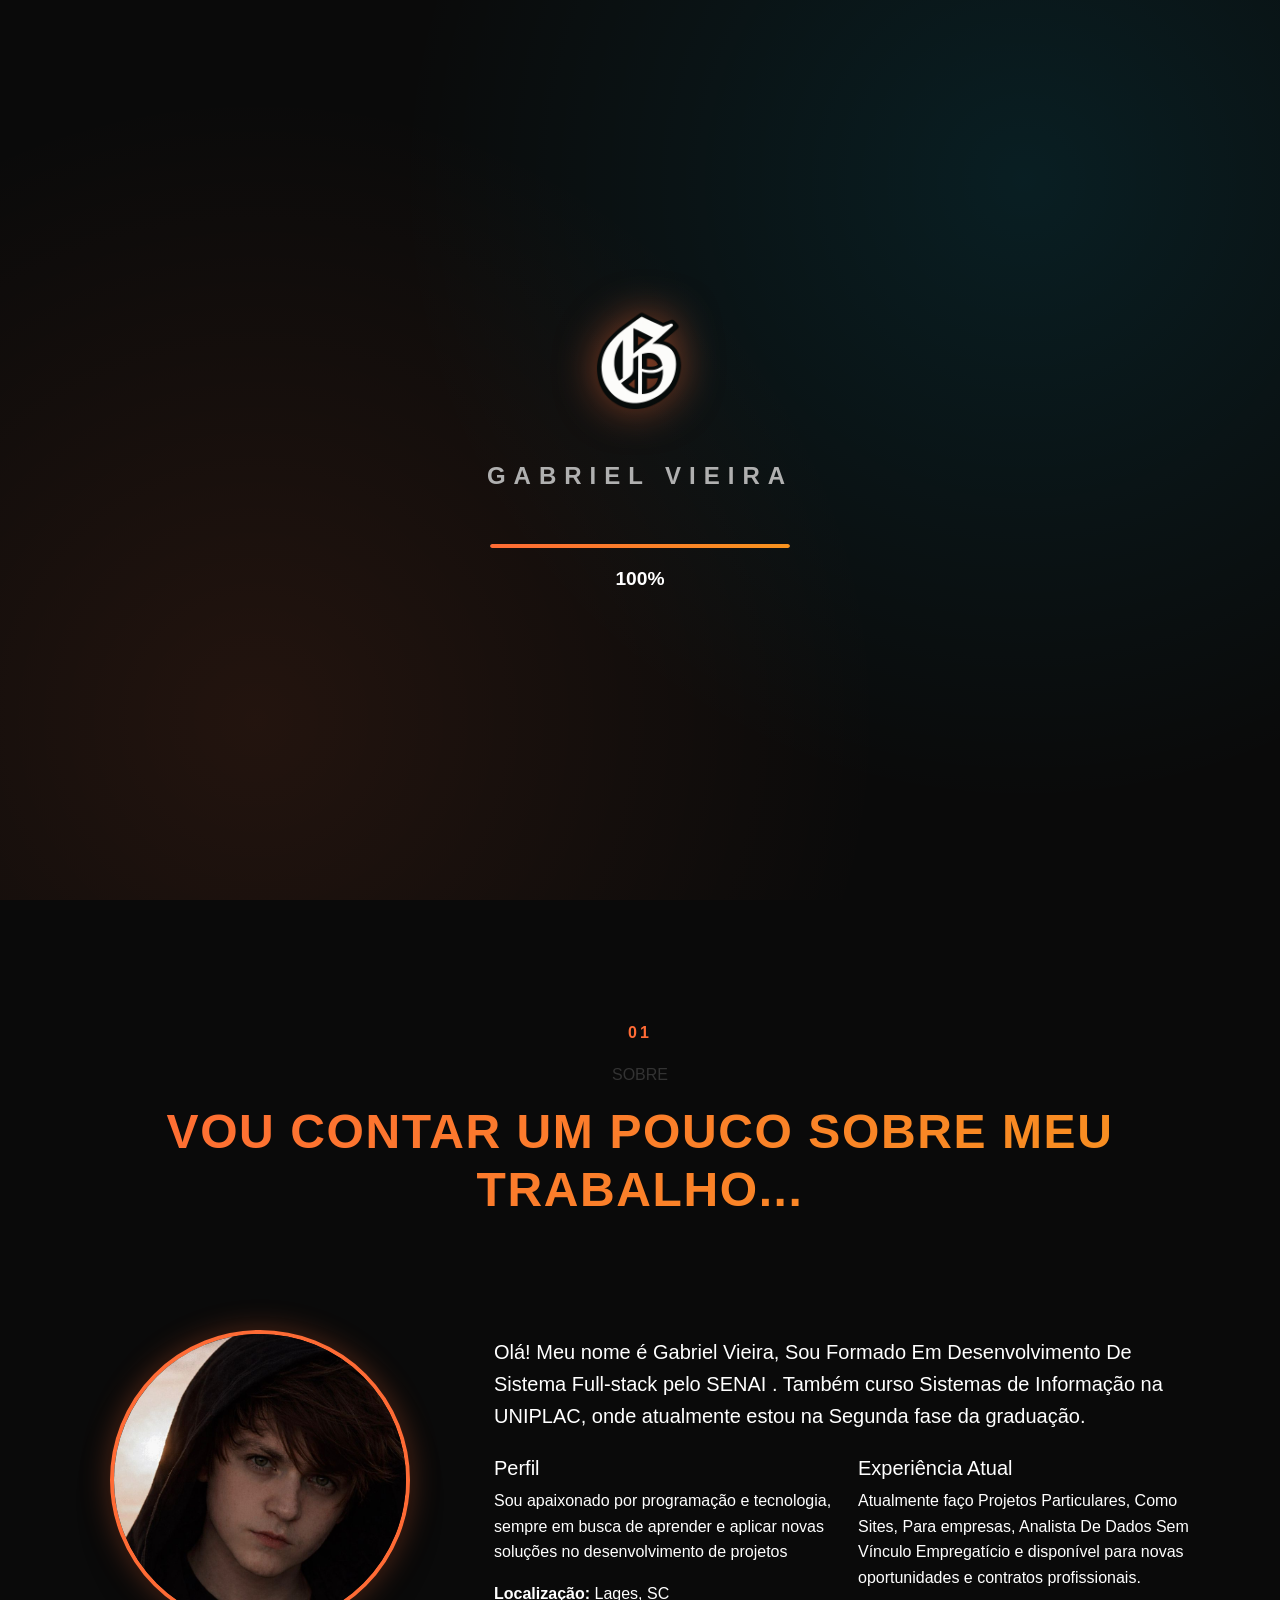
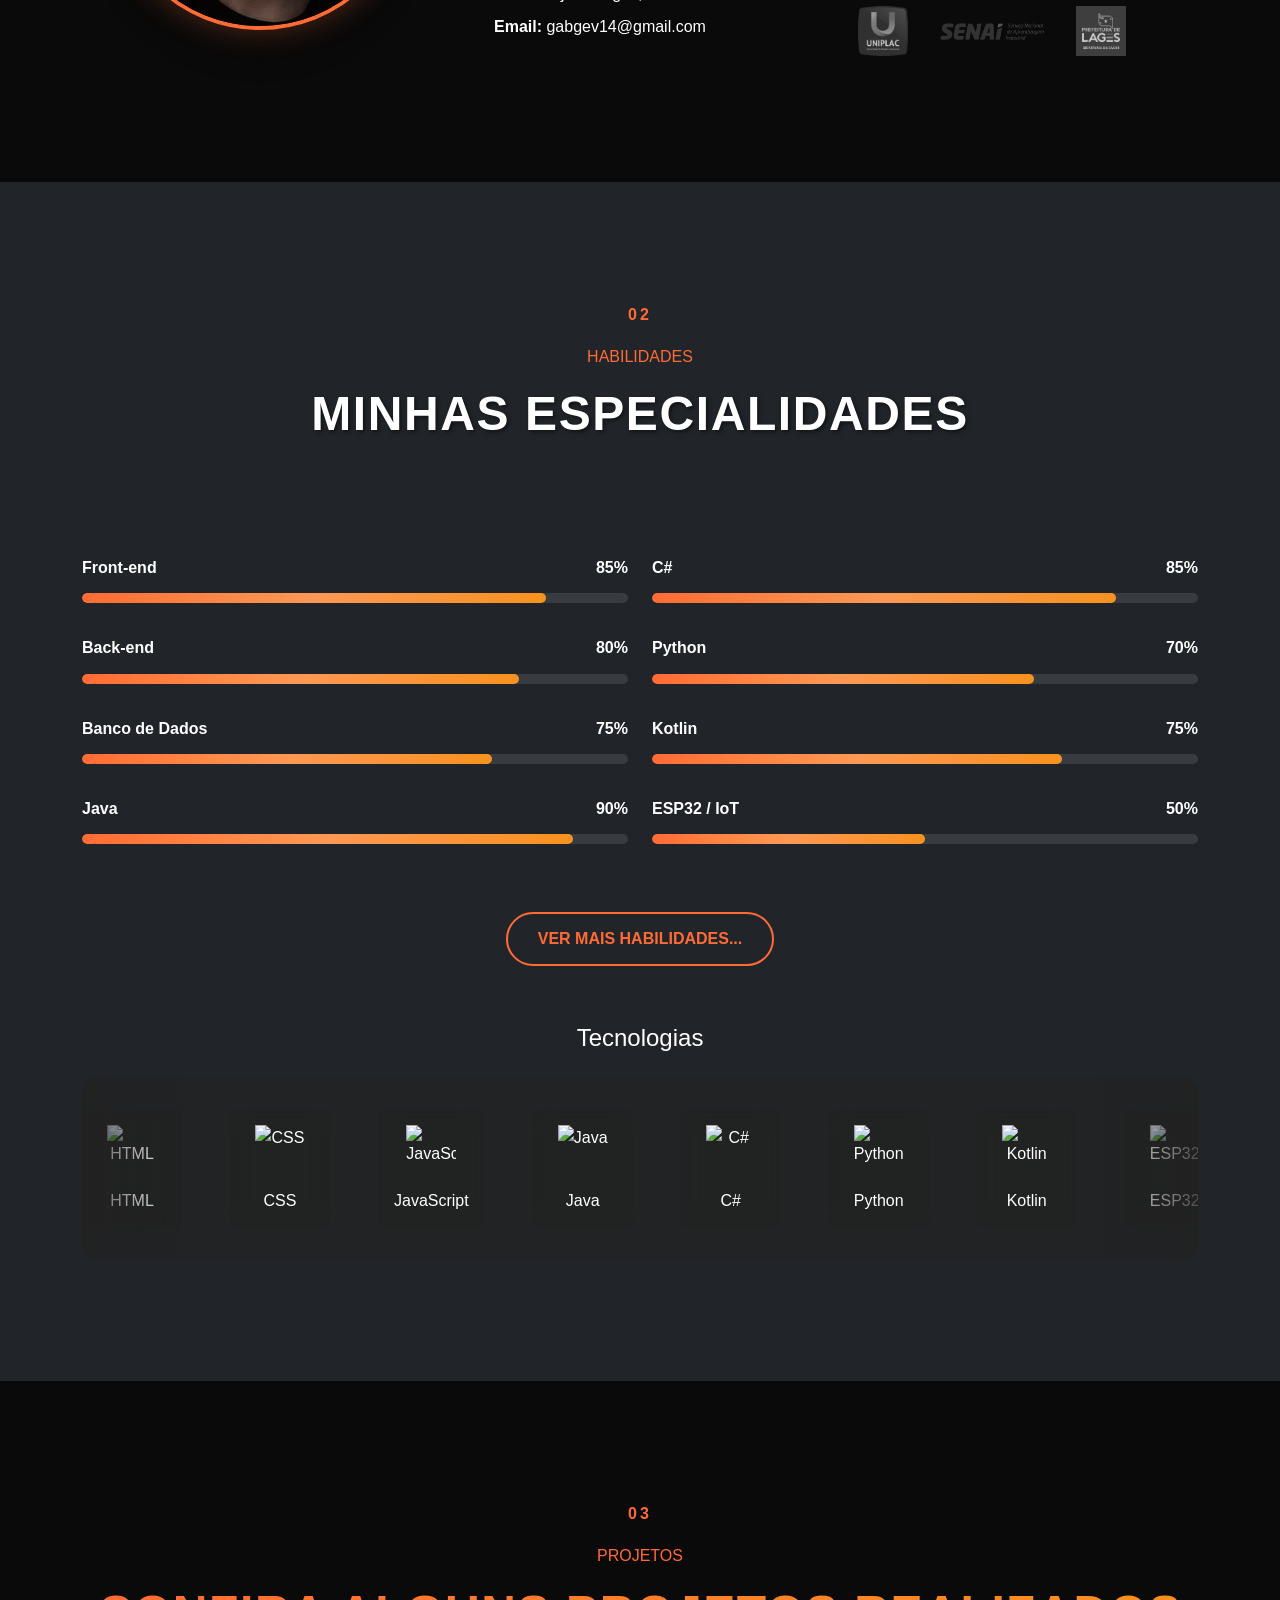
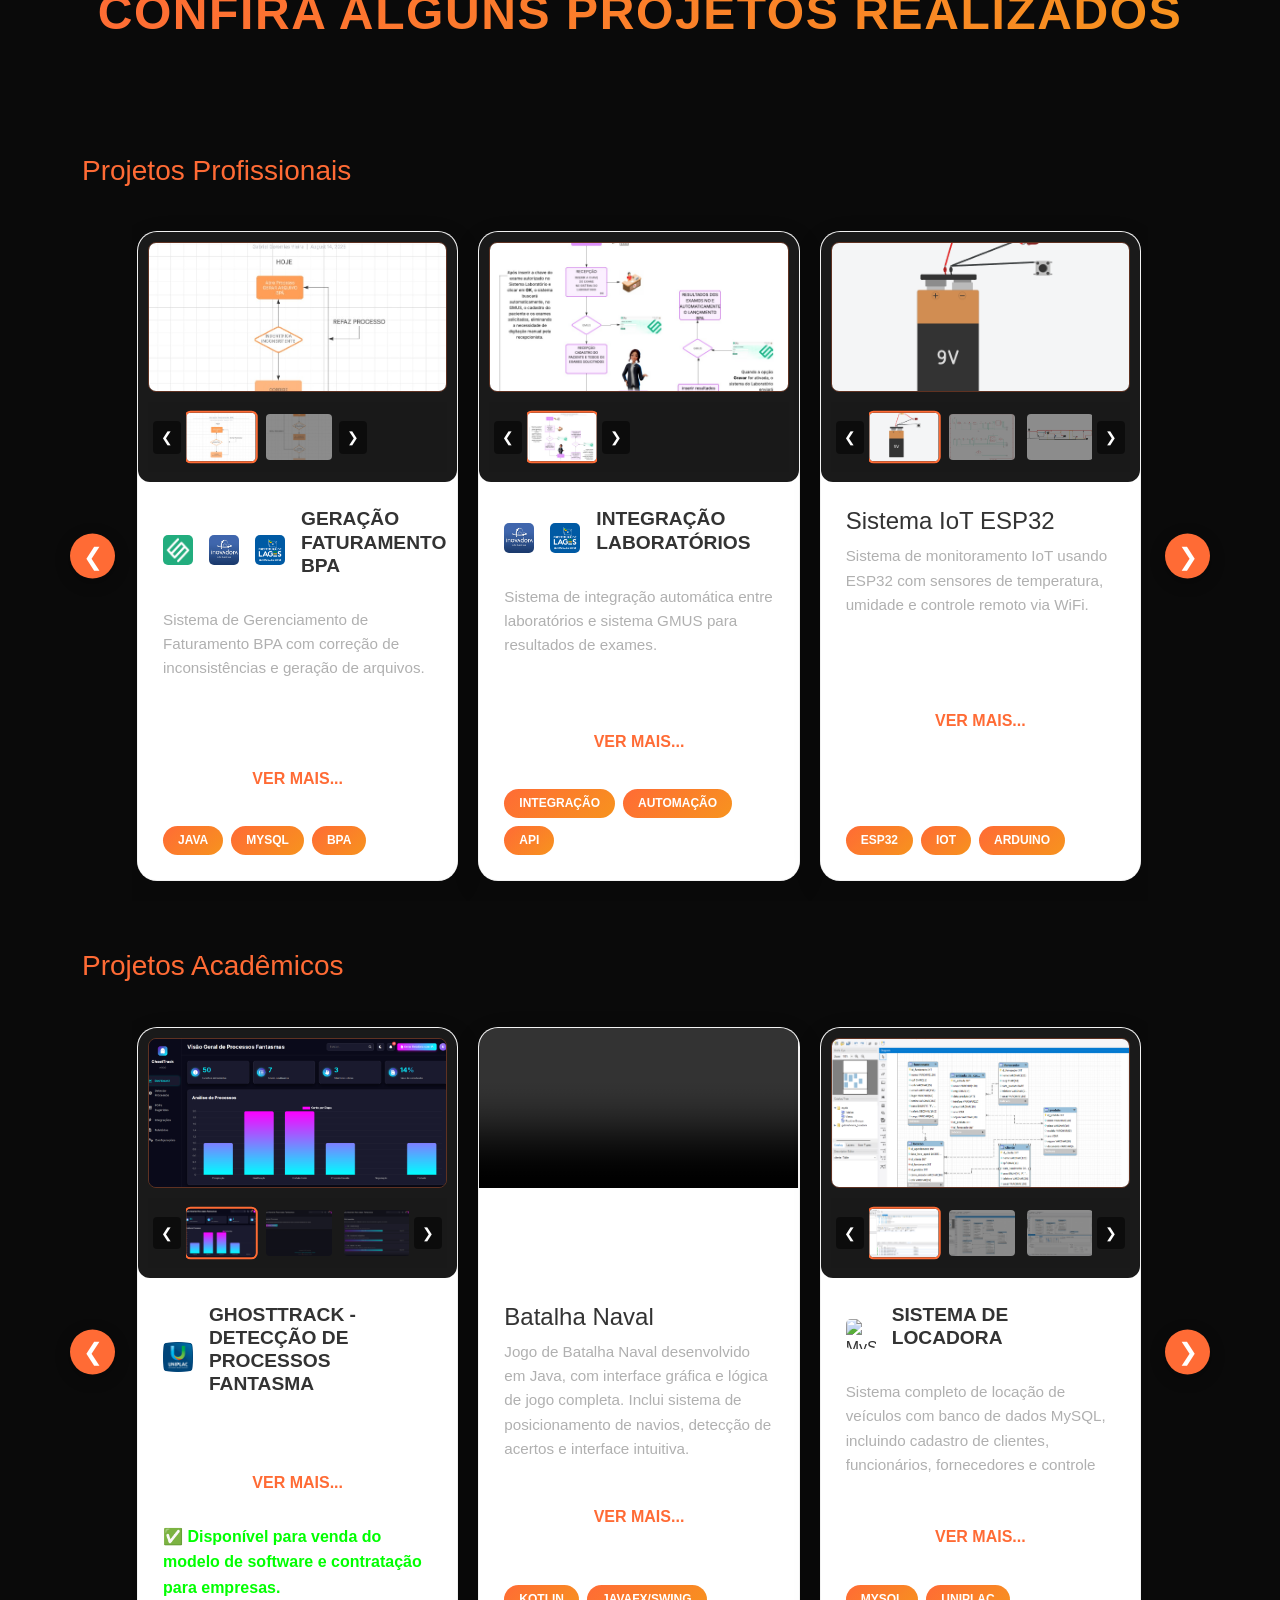
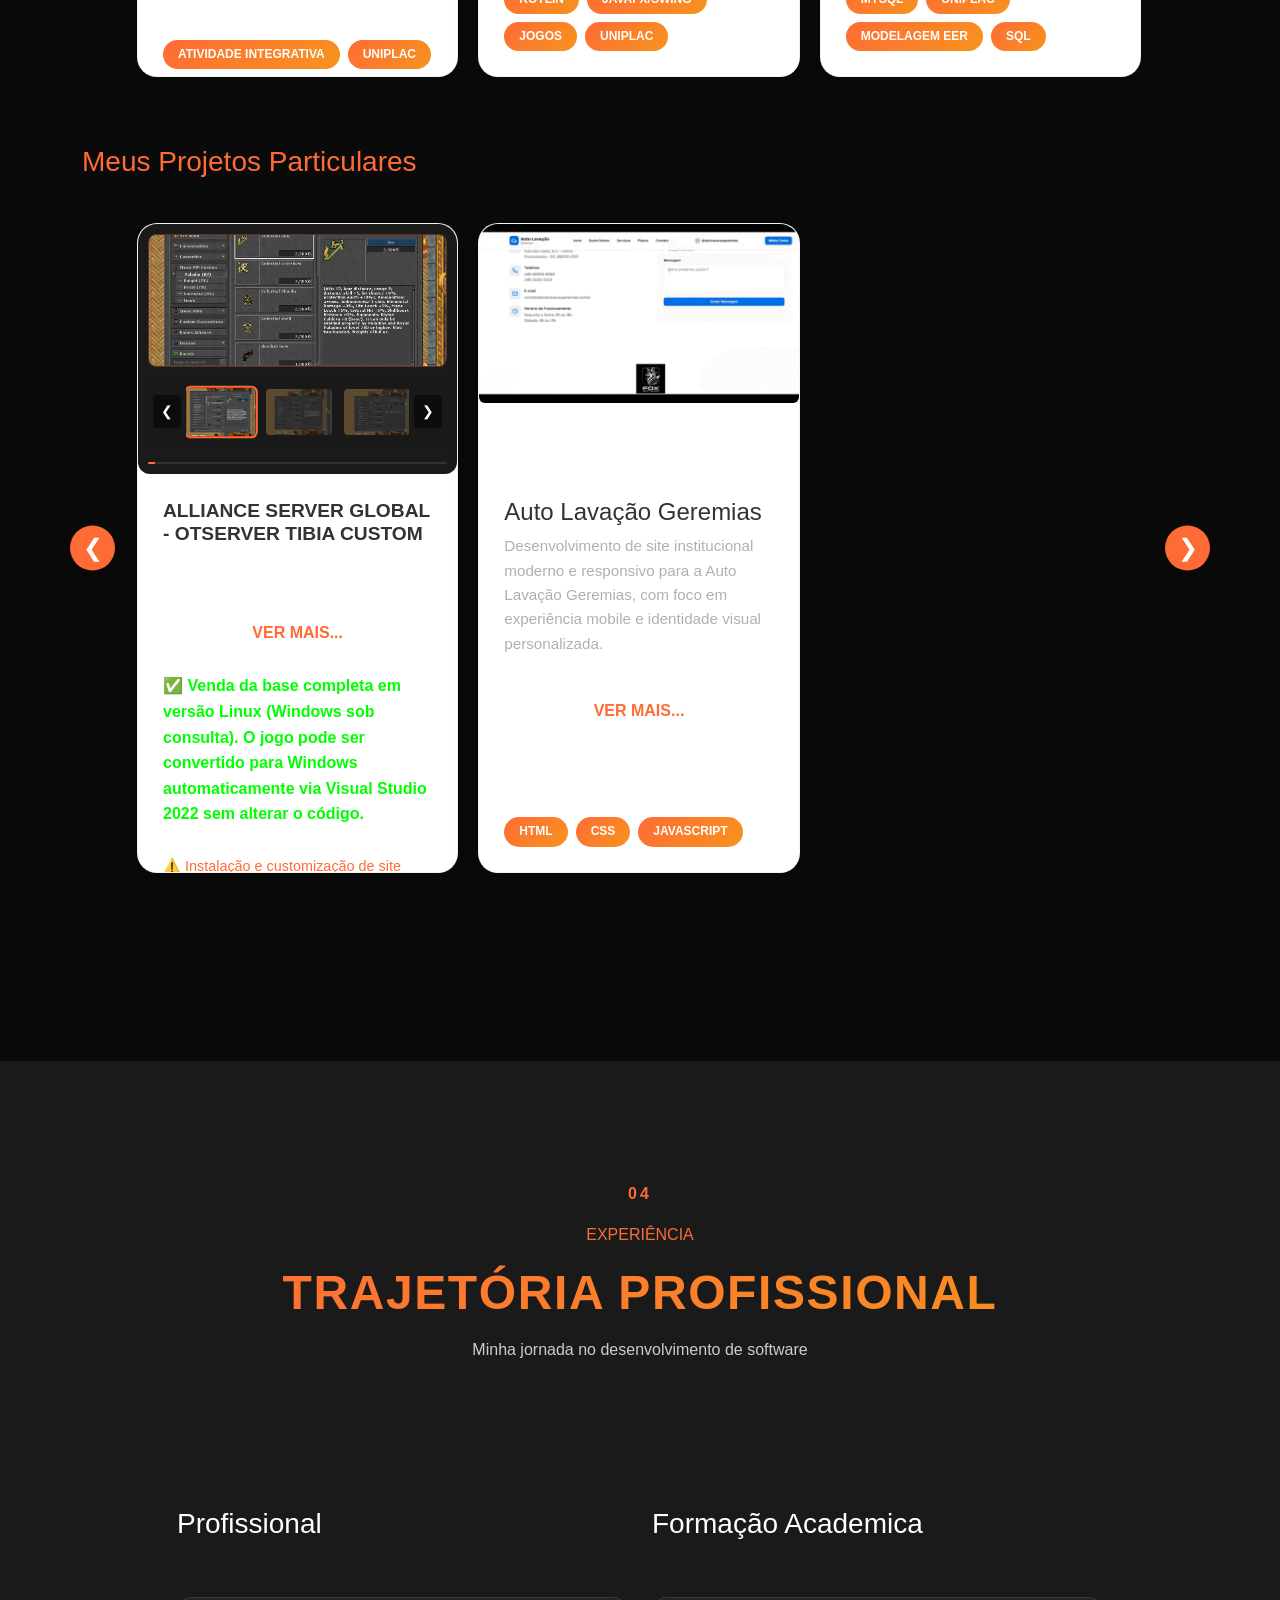
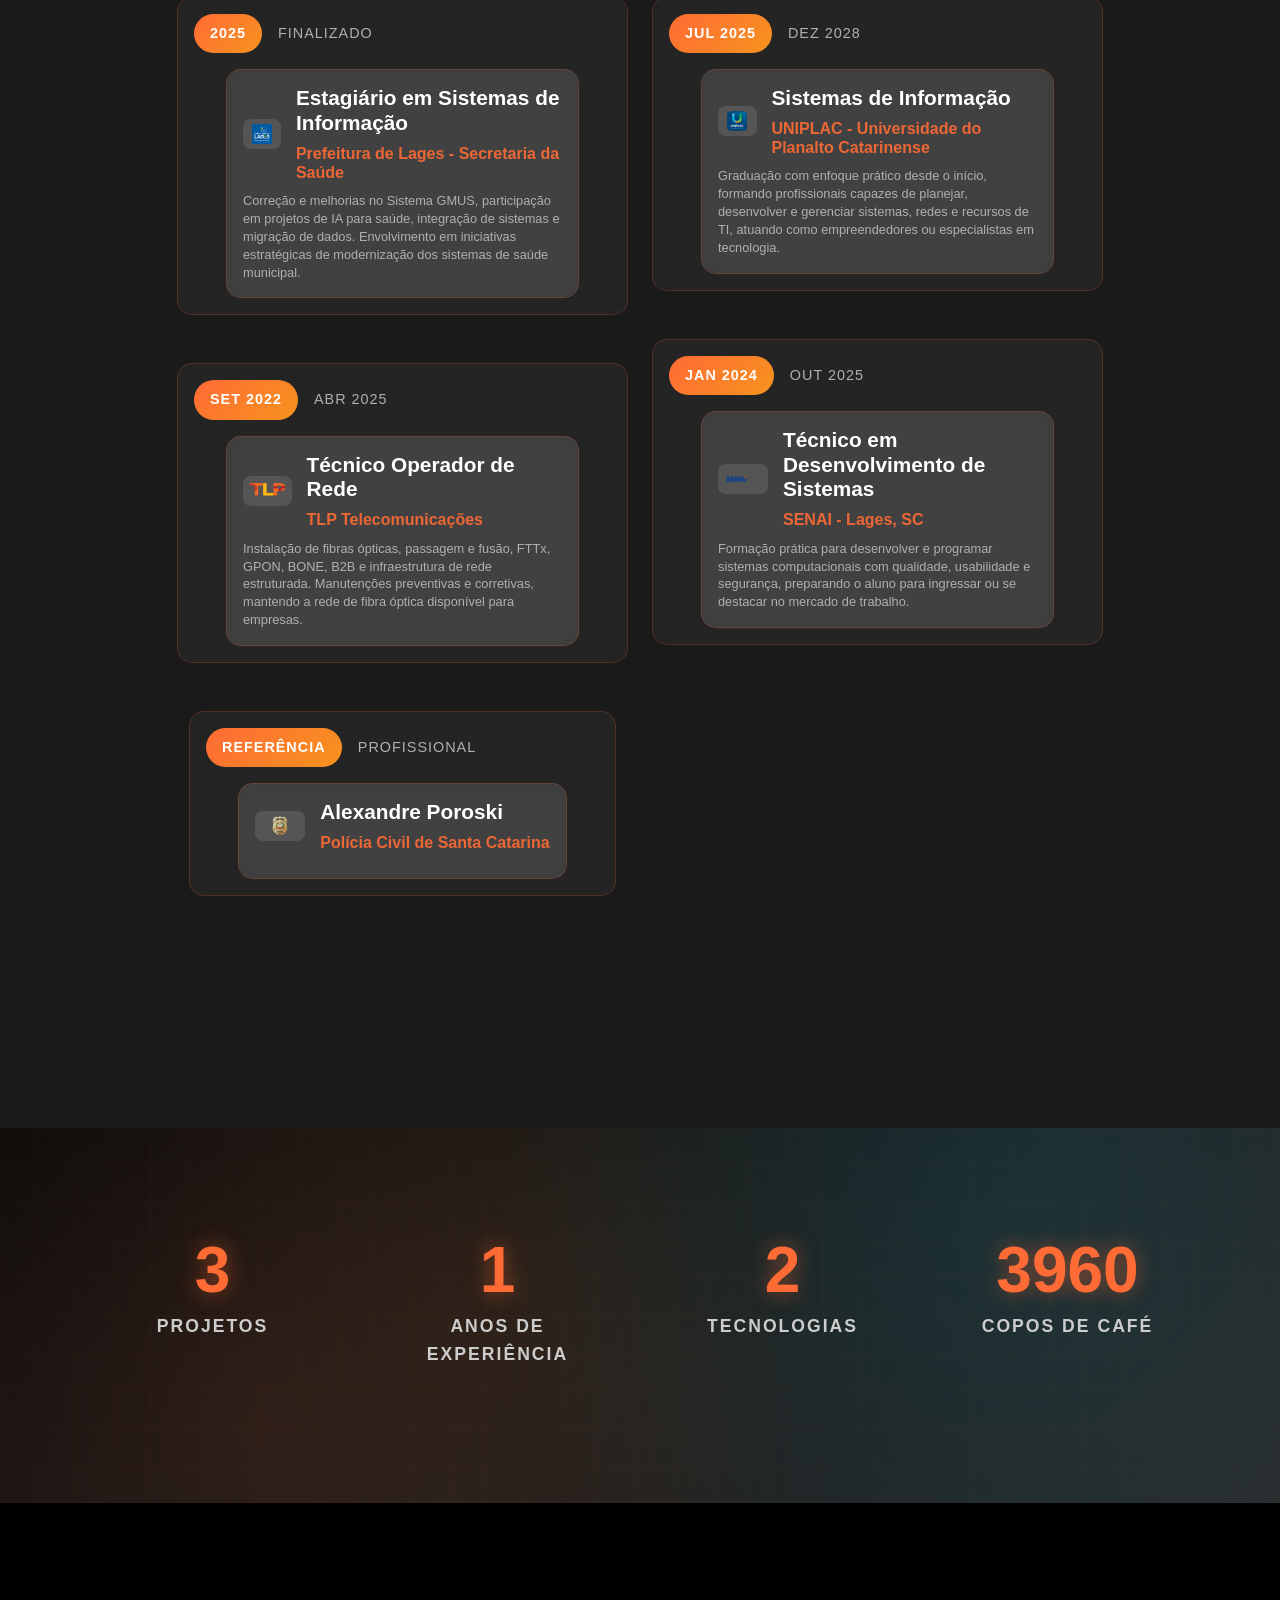
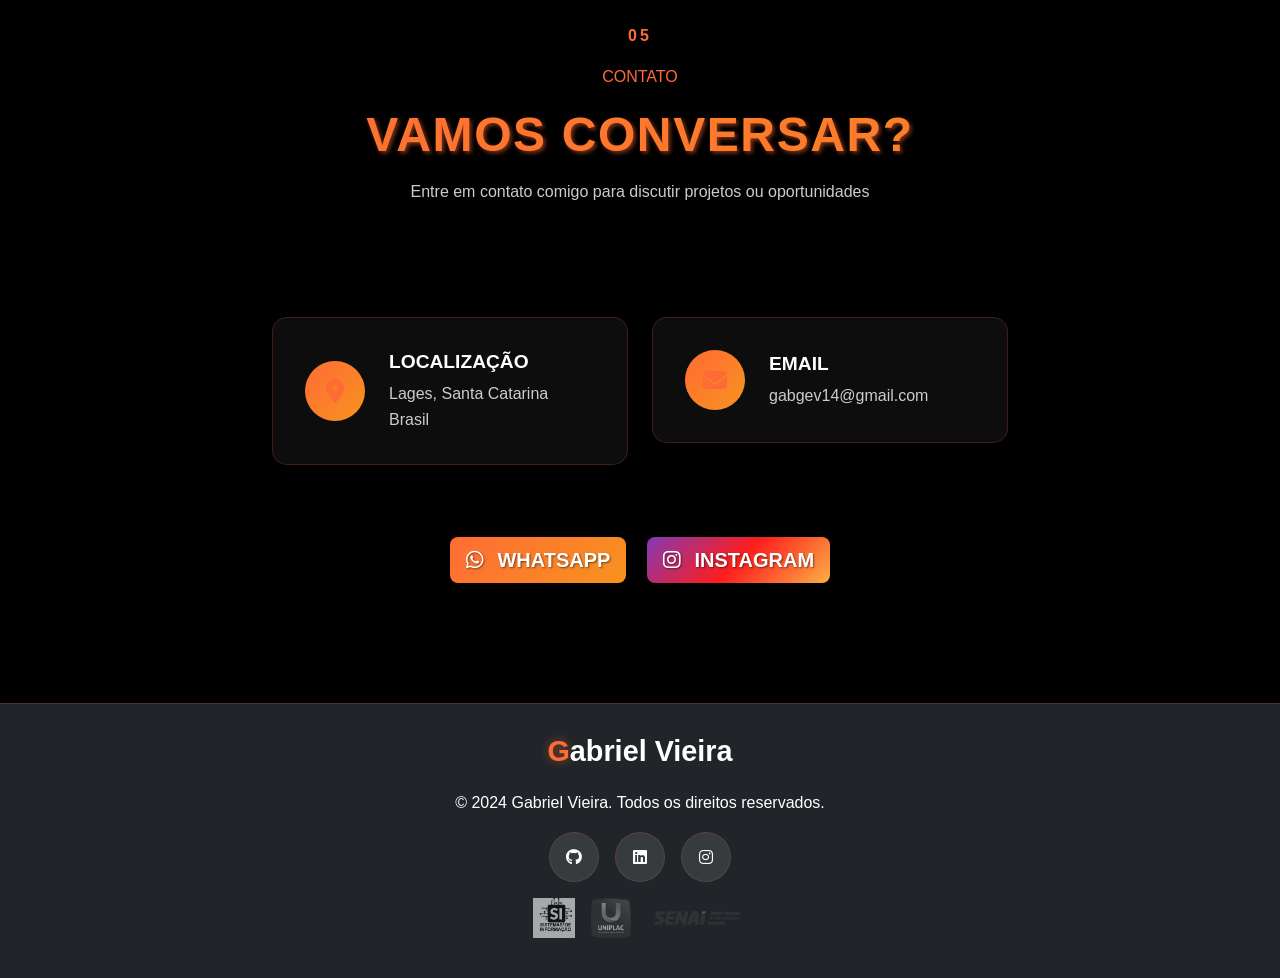
==== commit a923b8ab: "Atualização do portfólio: layout, conteúdo e melhorias visuais" ====
--- a/index.html
+++ b/index.html
@@ -73,10 +73,10 @@
           <a href="https://github.com/lageano" target="_blank" class="social-link">
             <i class="fab fa-github"></i>
           </a>
-          <a href="https://www.linkedin.com/in/gabriel-vieira-50797119b" target="_blank" class="social-link">
+          <a href="https://www.linkedin.com/in/gabriel-vieira-50797119b/" target="_blank" class="social-link">
             <i class="fab fa-linkedin"></i>
           </a>
-          <a href="https://www.instagram.com/heybiel_vieira?igsh=MXZpZjA3dXQ5cjduZw%3D%3D&utm_source=qr" target="_blank" class="social-link">
+          <a href="https://www.instagram.com/heybiel_vieira/" target="_blank" class="social-link">
             <i class="fab fa-instagram"></i>
           </a>
         </div>
@@ -155,6 +155,7 @@
         </div>
       </div>
       <div class="row">
+        <!-- Habilidades Principais (Sempre Visíveis) -->
         <div class="col-lg-6">
           <div class="skill-item">
             <div class="skill-header">
@@ -185,17 +186,6 @@
           </div>
           <div class="skill-item">
             <div class="skill-header">
-              <span>ESP32/IoT</span>
-              <span>50%</span>
-            </div>
-            <div class="skill-bar">
-              <div class="skill-progress" data-width="50%"></div>
-            </div>
-          </div>
-        </div>
-        <div class="col-lg-6">
-          <div class="skill-item">
-            <div class="skill-header">
               <span>Java</span>
               <span>90%</span>
             </div>
@@ -203,6 +193,8 @@
               <div class="skill-progress" data-width="90%"></div>
             </div>
           </div>
+        </div>
+        <div class="col-lg-6">
           <div class="skill-item">
             <div class="skill-header">
               <span>C#</span>
@@ -220,16 +212,148 @@
             <div class="skill-bar">
               <div class="skill-progress" data-width="70%"></div>
             </div>
-            </div>
-            <div class="skill-item">
+          </div>
+          <div class="skill-item">
             <div class="skill-header">
               <span>Kotlin</span>
               <span>75%</span>
             </div>
             <div class="skill-bar">
-              <div class="skill-progress" data-width="70%"></div>
-            </div>
-          </div>
+              <div class="skill-progress" data-width="75%"></div>
+            </div>
+          </div>
+          <div class="skill-item">
+            <div class="skill-header">
+              <span>ESP32 / IoT</span>
+              <span>50%</span>
+            </div>
+            <div class="skill-bar">
+              <div class="skill-progress" data-width="50%"></div>
+            </div>
+          </div>
+        </div>
+      </div>
+
+      <!-- Habilidades Adicionais (Expansíveis) -->
+      <div id="extra-skills" class="extra-skills-container" style="display: none; width: 100%;">
+        <!-- Fileira de Barras de Habilidades -->
+        <div class="row w-100 m-0">
+          <div class="col-lg-6">
+            <div class="skill-item">
+              <div class="skill-header">
+                <span>Lua</span>
+                <span>95%</span>
+              </div>
+              <div class="skill-bar">
+                <div class="skill-progress" data-width="95%"></div>
+              </div>
+            </div>
+            <div class="skill-item">
+              <div class="skill-header">
+                <span>Node.js</span>
+                <span>80%</span>
+              </div>
+              <div class="skill-bar">
+                <div class="skill-progress" data-width="80%"></div>
+              </div>
+            </div>
+            <div class="skill-item">
+              <div class="skill-header">
+                <span>AutoCAD</span>
+                <span>80%</span>
+              </div>
+              <div class="skill-bar">
+                <div class="skill-progress" data-width="80%"></div>
+              </div>
+            </div>
+            <div class="skill-item">
+              <div class="skill-header">
+                <span>C++</span>
+                <span>80%</span>
+              </div>
+              <div class="skill-bar">
+                <div class="skill-progress" data-width="80%"></div>
+              </div>
+            </div>
+          </div>
+          <div class="col-lg-6">
+            <div class="skill-item">
+              <div class="skill-header">
+                <span>SQLite / SQL</span>
+                <span>75%</span>
+              </div>
+              <div class="skill-bar">
+                <div class="skill-progress" data-width="75%"></div>
+              </div>
+            </div>
+            <div class="skill-item">
+              <div class="skill-header">
+                <span>Linux</span>
+                <span>50%</span>
+              </div>
+              <div class="skill-bar">
+                <div class="skill-progress" data-width="50%"></div>
+              </div>
+            </div>
+            <div class="skill-item">
+              <div class="skill-header">
+                <span>Docker</span>
+                <span>40%</span>
+              </div>
+              <div class="skill-bar">
+                <div class="skill-progress" data-width="40%"></div>
+              </div>
+            </div>
+          </div>
+        </div>
+
+        <!-- Fileira de Cards Avançados (Abaixo das barras) -->
+        <div class="row w-100 m-0 mt-5 pt-4 border-top border-secondary">
+          <div class="col-12 text-center mb-4">
+            <h4 class="text-white">Especialidades Avançadas</h4>
+          </div>
+          <div class="col-md-4">
+            <div class="advanced-skill-card">
+              <i class="fas fa-cloud"></i>
+              <h5>Cloud & DevOps</h5>
+              <ul>
+                <li>AWS / Azure Fundamentals</li>
+                <li>Docker & Containers</li>
+                <li>CI/CD (GitHub Actions)</li>
+                <li>Linux Server Admin</li>
+              </ul>
+            </div>
+          </div>
+          <div class="col-md-4">
+            <div class="advanced-skill-card">
+              <i class="fas fa-microchip"></i>
+              <h5>Arquitetura</h5>
+              <ul>
+                <li>Microsserviços</li>
+                <li>Apache Kafka (Mensageria)</li>
+                <li>Redis (Cache/Performance)</li>
+                <li>Clean Code & SOLID</li>
+              </ul>
+            </div>
+          </div>
+          <div class="col-md-4">
+            <div class="advanced-skill-card">
+              <i class="fas fa-users"></i>
+              <h5>Soft Skills</h5>
+              <ul>
+                <li>Resolução de Problemas</li>
+                <li>Proatividade Técnica</li>
+                <li>Trabalho em Equipe</li>
+                <li>Adaptabilidade</li>
+              </ul>
+            </div>
+          </div>
+        </div>
+      </div>
+
+      <div class="row mt-3">
+        <div class="col-12 text-center">
+          <button id="toggle-skills-btn" class="read-more-btn" onclick="toggleExtraSkills()">Ver mais habilidades...</button>
         </div>
       </div>
       
@@ -237,46 +361,153 @@
       <div class="row mt-5">
         <div class="col-12 text-center">
           <h4 class="text-white mb-4">Tecnologias</h4>
-          <div class="tech-stack">
-            <div class="tech-item">
-              <img src="https://skillicons.dev/icons?i=html&theme=light" alt="HTML">
-              <span>HTML</span>
-            </div>
-            <div class="tech-item">
-              <img src="https://skillicons.dev/icons?i=css&theme=light" alt="CSS">
-              <span>CSS</span>
-            </div>
-            <div class="tech-item">
-              <img src="https://skillicons.dev/icons?i=js&theme=light" alt="JavaScript">
-              <span>JavaScript</span>
-            </div>
-            <div class="tech-item">
-              <img src="https://skillicons.dev/icons?i=java&theme=light" alt="Java">
-              <span>Java</span>
-            </div>
-            <div class="tech-item">
-              <img src="https://skillicons.dev/icons?i=cs&theme=light" alt="C#">
-              <span>C#</span>
-            </div>
-            <div class="tech-item">
-              <img src="https://skillicons.dev/icons?i=python&theme=light" alt="Python">
-              <span>Python</span>
-            </div>
-            <div class="tech-item">
-              <img src="https://skillicons.dev/icons?i=kotlin&theme=light" alt="Kotlin">
-              <span>Kotlin</span>
-            </div>
-            <div class="tech-item">
-              <img src="https://skillicons.dev/icons?i=arduino&theme=light" alt="ESP32">
-              <span>ESP32</span>
-            </div>
-            <div class="tech-item">
-              <img src="https://skillicons.dev/icons?i=mysql&theme=light" alt="MySQL">
-              <span>MySQL</span>
-            </div>
-            <div class="tech-item">
-              <img src="https://skillicons.dev/icons?i=git&theme=light" alt="Git">
-              <span>Git</span>
+          <div class="tech-scroll-container">
+            <div class="tech-scroll-track">
+              <div class="tech-item">
+                <img src="https://skillicons.dev/icons?i=html&theme=light" alt="HTML">
+                <span>HTML</span>
+              </div>
+              <div class="tech-item">
+                <img src="https://skillicons.dev/icons?i=css&theme=light" alt="CSS">
+                <span>CSS</span>
+              </div>
+              <div class="tech-item">
+                <img src="https://skillicons.dev/icons?i=js&theme=light" alt="JavaScript">
+                <span>JavaScript</span>
+              </div>
+              <div class="tech-item">
+                <img src="https://skillicons.dev/icons?i=java&theme=light" alt="Java">
+                <span>Java</span>
+              </div>
+              <div class="tech-item">
+                <img src="https://skillicons.dev/icons?i=cs&theme=light" alt="C#">
+                <span>C#</span>
+              </div>
+              <div class="tech-item">
+                <img src="https://skillicons.dev/icons?i=python&theme=light" alt="Python">
+                <span>Python</span>
+              </div>
+              <div class="tech-item">
+                <img src="https://skillicons.dev/icons?i=kotlin&theme=light" alt="Kotlin">
+                <span>Kotlin</span>
+              </div>
+              <div class="tech-item">
+                <img src="https://skillicons.dev/icons?i=arduino&theme=light" alt="ESP32">
+                <span>ESP32</span>
+              </div>
+              <div class="tech-item">
+                <img src="https://skillicons.dev/icons?i=mysql&theme=light" alt="MySQL">
+                <span>MySQL</span>
+              </div>
+              <div class="tech-item">
+                <img src="https://skillicons.dev/icons?i=git&theme=light" alt="Git">
+                <span>Git</span>
+              </div>
+              <div class="tech-item">
+                <img src="https://skillicons.dev/icons?i=nodejs&theme=light" alt="Node.js">
+                <span>Node.js</span>
+              </div>
+              <div class="tech-item">
+                <img src="https://skillicons.dev/icons?i=docker&theme=light" alt="Docker">
+                <span>Docker</span>
+              </div>
+              <div class="tech-item">
+                <img src="https://skillicons.dev/icons?i=linux&theme=light" alt="Linux">
+                <span>Linux</span>
+              </div>
+              <div class="tech-item">
+                <img src="https://skillicons.dev/icons?i=vscode&theme=light" alt="VS Code">
+                <span>VS Code</span>
+              </div>
+              <div class="tech-item">
+                <img src="https://skillicons.dev/icons?i=visualstudio&theme=light" alt="Visual Studio">
+                <span>Visual Studio</span>
+              </div>
+              <div class="tech-item">
+                <img src="https://skillicons.dev/icons?i=lua&theme=light" alt="Lua">
+                <span>Lua</span>
+              </div>
+              <div class="tech-item">
+                <img src="https://skillicons.dev/icons?i=cpp&theme=light" alt="C++">
+                <span>C++</span>
+              </div>
+              <div class="tech-item">
+                <img src="https://skillicons.dev/icons?i=sqlite&theme=light" alt="SQLite">
+                <span>SQLite</span>
+              </div>
+              <!-- Duplicate for infinite scroll -->
+              <div class="tech-item">
+                <img src="https://skillicons.dev/icons?i=html&theme=light" alt="HTML">
+                <span>HTML</span>
+              </div>
+              <div class="tech-item">
+                <img src="https://skillicons.dev/icons?i=css&theme=light" alt="CSS">
+                <span>CSS</span>
+              </div>
+              <div class="tech-item">
+                <img src="https://skillicons.dev/icons?i=js&theme=light" alt="JavaScript">
+                <span>JavaScript</span>
+              </div>
+              <div class="tech-item">
+                <img src="https://skillicons.dev/icons?i=java&theme=light" alt="Java">
+                <span>Java</span>
+              </div>
+              <div class="tech-item">
+                <img src="https://skillicons.dev/icons?i=cs&theme=light" alt="C#">
+                <span>C#</span>
+              </div>
+              <div class="tech-item">
+                <img src="https://skillicons.dev/icons?i=python&theme=light" alt="Python">
+                <span>Python</span>
+              </div>
+              <div class="tech-item">
+                <img src="https://skillicons.dev/icons?i=kotlin&theme=light" alt="Kotlin">
+                <span>Kotlin</span>
+              </div>
+              <div class="tech-item">
+                <img src="https://skillicons.dev/icons?i=arduino&theme=light" alt="ESP32">
+                <span>ESP32</span>
+              </div>
+              <div class="tech-item">
+                <img src="https://skillicons.dev/icons?i=mysql&theme=light" alt="MySQL">
+                <span>MySQL</span>
+              </div>
+              <div class="tech-item">
+                <img src="https://skillicons.dev/icons?i=git&theme=light" alt="Git">
+                <span>Git</span>
+              </div>
+              <div class="tech-item">
+                <img src="https://skillicons.dev/icons?i=nodejs&theme=light" alt="Node.js">
+                <span>Node.js</span>
+              </div>
+              <div class="tech-item">
+                <img src="https://skillicons.dev/icons?i=docker&theme=light" alt="Docker">
+                <span>Docker</span>
+              </div>
+              <div class="tech-item">
+                <img src="https://skillicons.dev/icons?i=linux&theme=light" alt="Linux">
+                <span>Linux</span>
+              </div>
+              <div class="tech-item">
+                <img src="https://skillicons.dev/icons?i=vscode&theme=light" alt="VS Code">
+                <span>VS Code</span>
+              </div>
+              <div class="tech-item">
+                <img src="https://skillicons.dev/icons?i=visualstudio&theme=light" alt="Visual Studio">
+                <span>Visual Studio</span>
+              </div>
+              <div class="tech-item">
+                <img src="https://skillicons.dev/icons?i=lua&theme=light" alt="Lua">
+                <span>Lua</span>
+              </div>
+              <div class="tech-item">
+                <img src="https://skillicons.dev/icons?i=cpp&theme=light" alt="C++">
+                <span>C++</span>
+              </div>
+              <div class="tech-item">
+                <img src="https://skillicons.dev/icons?i=sqlite&theme=light" alt="SQLite">
+                <span>SQLite</span>
+              </div>
             </div>
           </div>
         </div>
@@ -303,15 +534,22 @@
         <div class="col-12">
           <h3 class="mb-4" style="color: #ff6b35;">Projetos Profissionais</h3>
         </div>
-        <div class="col-lg-4 mb-4">
-          <div class="project-card">
-            <div class="project-image-gallery">
-              <div class="gallery-main">
-                <img src="assets/fluxograma-bpa-antes.jpg" alt="Fluxograma BPA Antes" class="img-fluid main-image" id="gmus-main">
-              </div>
-              <div class="gallery-thumbs">
-                <img src="assets/fluxograma-bpa-antes.jpg" alt="Fluxograma BPA Antes" class="thumb-image active" onclick="event.preventDefault(); changeImage('gmus', 'assets/fluxograma-bpa-antes.jpg'); return false;">
-                <img src="assets/fluxograma-bpa-depois.jpg" alt="Fluxograma BPA Depois" class="thumb-image" onclick="event.preventDefault(); changeImage('gmus', 'assets/fluxograma-bpa-depois.jpg'); return false;">
+        <div class="carousel-wrapper">
+          <button class="carousel-nav prev" onclick="moveCarousel('profissionais', -1)">&#10094;</button>
+          <div class="carousel-container" id="carousel-profissionais">
+            <div class="carousel-item-custom">
+            <div class="project-card">
+            <div class="alliance-custom-gallery">
+              <div class="alliance-main-view">
+                <img src="assets/fluxograma-bpa-antes.jpg" alt="Fluxograma BPA Antes" id="gmus-main-img" onclick="openUniversalLightbox('gmus')">
+              </div>
+              <div class="alliance-carousel-container">
+                <button class="alliance-nav-btn" onclick="scrollUniversalCarousel('gmus', -1)">&#10094;</button>
+                <div class="alliance-carousel-track" id="gmus-track">
+                  <img src="assets/fluxograma-bpa-antes.jpg" alt="BPA Antes" class="alliance-thumb-item active" onclick="changeUniversalImage('gmus', this, 'assets/fluxograma-bpa-antes.jpg')">
+                  <img src="assets/fluxograma-bpa-depois.jpg" alt="BPA Depois" class="alliance-thumb-item" onclick="changeUniversalImage('gmus', this, 'assets/fluxograma-bpa-depois.jpg')">
+                </div>
+                <button class="alliance-nav-btn" onclick="scrollUniversalCarousel('gmus', 1)">&#10095;</button>
               </div>
             </div>
             <div class="project-content">
@@ -321,7 +559,7 @@
                 <img src="assets/prefeitura-lages-saude.png" alt="Prefeitura de Lages - Secretaria da Saúde" class="project-logo">
                 <h4>Geração Faturamento BPA </h4>
               </div>
-              <p>Sistema de Gerenciamento de Faturamento BPA com correção de inconsistências e geração de arquivos.</p>
+              <p class="project-description">Sistema de Gerenciamento de Faturamento BPA com correção de inconsistências e geração de arquivos.</p>
               <div class="project-tags">
                 <span class="tag">Java</span>
                 <span class="tag">MySQL</span>
@@ -331,14 +569,18 @@
           </div>
         </div>
         
-        <div class="col-lg-4 mb-4">
+        <div class="carousel-item-custom">
           <div class="project-card">
-            <div class="project-image">
-              <img src="assets/fluxograma-laboratorios.jpg" alt="Sistema Laboratórios" class="img-fluid">
-              <div class="project-overlay">
-                <div class="project-links">
-                  <a href="#" class="project-link"><i class="fas fa-eye"></i></a>
-                </div>
+            <div class="alliance-custom-gallery">
+              <div class="alliance-main-view">
+                <img src="assets/fluxograma-laboratorios.jpg" alt="Sistema Laboratórios" id="lab-main-img" onclick="openUniversalLightbox('lab')">
+              </div>
+              <div class="alliance-carousel-container">
+                <button class="alliance-nav-btn" onclick="scrollUniversalCarousel('lab', -1)">&#10094;</button>
+                <div class="alliance-carousel-track" id="lab-track">
+                  <img src="assets/fluxograma-laboratorios.jpg" alt="Laboratórios" class="alliance-thumb-item active" onclick="changeUniversalImage('lab', this, 'assets/fluxograma-laboratorios.jpg')">
+                </div>
+                <button class="alliance-nav-btn" onclick="scrollUniversalCarousel('lab', 1)">&#10095;</button>
               </div>
             </div>
             <div class="project-content">
@@ -347,7 +589,7 @@
                 <img src="assets/prefeitura-lages-saude.png" alt="Prefeitura de Lages - Secretaria da Saúde" class="project-logo">
                 <h4>Integração Laboratórios</h4>
               </div>
-              <p>Sistema de integração automática entre laboratórios e sistema GMUS para resultados de exames.</p>
+              <p class="project-description">Sistema de integração automática entre laboratórios e sistema GMUS para resultados de exames.</p>
               <div class="project-tags">
                 <span class="tag">Integração</span>
                 <span class="tag">Automação</span>
@@ -357,24 +599,28 @@
           </div>
         </div>
         
-        <div class="col-lg-4 mb-4">
-          <div class="project-card">
-            <div class="project-image-gallery">
-              <div class="gallery-main">
-                <img src="assets/baterialediot.png" alt="Bateria LED IoT" class="img-fluid main-image" id="iot-main">
-              </div>
-              <div class="gallery-thumbs">
-                <img src="assets/baterialediot.png" alt="Bateria LED IoT" class="thumb-image active" onclick="event.preventDefault(); changeImage('iot', 'assets/baterialediot.png'); return false;">
-                <img src="assets/projetoiot.png" alt="Projeto IoT" class="thumb-image" onclick="event.preventDefault(); changeImage('iot', 'assets/projetoiot.png'); return false;">
-                <img src="assets/sistemaiot.png" alt="Sistema IoT" class="thumb-image" onclick="event.preventDefault(); changeImage('iot', 'assets/sistemaiot.png'); return false;">
-                <img src="assets/codigoesp321.png" alt="Código ESP32 1" class="thumb-image" onclick="event.preventDefault(); changeImage('iot', 'assets/codigoesp321.png'); return false;">
-                <img src="assets/fotoesp321.png" alt="Foto ESP32 1" class="thumb-image" onclick="event.preventDefault(); changeImage('iot', 'assets/fotoesp321.png'); return false;">
-                <img src="assets/codigoes322.png" alt="Código ESP32 2" class="thumb-image" onclick="event.preventDefault(); changeImage('iot', 'assets/codigoes322.png'); return false;">
+        <div class="carousel-item-custom">
+            <div class="project-card">
+            <div class="alliance-custom-gallery">
+              <div class="alliance-main-view">
+                <img src="assets/baterialediot.png" alt="Bateria LED IoT" id="iot-main-img" onclick="openUniversalLightbox('iot')">
+              </div>
+              <div class="alliance-carousel-container">
+                <button class="alliance-nav-btn" onclick="scrollUniversalCarousel('iot', -1)">&#10094;</button>
+                <div class="alliance-carousel-track" id="iot-track">
+                  <img src="assets/baterialediot.png" alt="Bateria LED" class="alliance-thumb-item active" onclick="changeUniversalImage('iot', this, 'assets/baterialediot.png')">
+                  <img src="assets/projetoiot.png" alt="Projeto IoT" class="alliance-thumb-item" onclick="changeUniversalImage('iot', this, 'assets/projetoiot.png')">
+                  <img src="assets/sistemaiot.png" alt="Sistema IoT" class="alliance-thumb-item" onclick="changeUniversalImage('iot', this, 'assets/sistemaiot.png')">
+                  <img src="assets/codigoesp321.png" alt="Código 1" class="alliance-thumb-item" onclick="changeUniversalImage('iot', this, 'assets/codigoesp321.png')">
+                  <img src="assets/fotoesp321.png" alt="Foto 1" class="alliance-thumb-item" onclick="changeUniversalImage('iot', this, 'assets/fotoesp321.png')">
+                  <img src="assets/codigoes322.png" alt="Código 2" class="alliance-thumb-item" onclick="changeUniversalImage('iot', this, 'assets/codigoes322.png')">
+                </div>
+                <button class="alliance-nav-btn" onclick="scrollUniversalCarousel('iot', 1)">&#10095;</button>
               </div>
             </div>
             <div class="project-content">
               <h4>Sistema IoT ESP32</h4>
-              <p>Sistema de monitoramento IoT usando ESP32 com sensores de temperatura, umidade e controle remoto via WiFi.</p>
+              <p class="project-description">Sistema de monitoramento IoT usando ESP32 com sensores de temperatura, umidade e controle remoto via WiFi.</p>
               <div class="project-tags">
                 <span class="tag">ESP32</span>
                 <span class="tag">IoT</span>
@@ -383,232 +629,254 @@
             </div>
           </div>
         </div>
-
+          </div>
+          <button class="carousel-nav next" onclick="moveCarousel('profissionais', 1)">&#10095;</button>
+        </div>
       </div>
       
       <!-- Academic Projects -->
-        <div class="col-lg-4 mb-4">
-          <div class="project-card">
-            <div class="project-image-gallery">
-              <div class="gallery-main">
-                <img src="assets/fotos/trabalhos-academicos/ghosttrack/pasted_file_3V6cNJ_image.png" alt="GhostTrack - Dashboard" class="img-fluid main-image" id="ghosttrack-main">
-              </div>
-              <div class="gallery-thumbs">
-                <img src="assets/fotos/trabalhos-academicos/ghosttrack/pasted_file_3V6cNJ_image.png" alt="Dashboard" class="thumb-image active" onclick="event.preventDefault(); changeImage('ghosttrack', 'assets/fotos/trabalhos-academicos/ghosttrack/pasted_file_3V6cNJ_image.png'); return false;">
-                <img src="assets/fotos/trabalhos-academicos/ghosttrack/pasted_file_MSxC23_image.png" alt="Detecção" class="thumb-image" onclick="event.preventDefault(); changeImage('ghosttrack', 'assets/fotos/trabalhos-academicos/ghosttrack/pasted_file_MSxC23_image.png'); return false;">
-                <img src="assets/fotos/trabalhos-academicos/ghosttrack/pasted_file_lZU8kd_image.png" alt="POPs Sugeridos" class="thumb-image" onclick="event.preventDefault(); changeImage('ghosttrack', 'assets/fotos/trabalhos-academicos/ghosttrack/pasted_file_lZU8kd_image.png'); return false;">
-                <img src="assets/fotos/trabalhos-academicos/ghosttrack/pasted_file_GM1h0M_image.png" alt="Integrações" class="thumb-image" onclick="event.preventDefault(); changeImage('ghosttrack', 'assets/fotos/trabalhos-academicos/ghosttrack/pasted_file_GM1h0M_image.png'); return false;">
-                <img src="assets/fotos/trabalhos-academicos/ghosttrack/pasted_file_LsRqS9_image.png" alt="Relatórios" class="thumb-image" onclick="event.preventDefault(); changeImage('ghosttrack', 'assets/fotos/trabalhos-academicos/ghosttrack/pasted_file_LsRqS9_image.png'); return false;">
-                <img src="assets/fotos/trabalhos-academicos/ghosttrack/pasted_file_grHipJ_image.png" alt="Configuração Empresa" class="thumb-image" onclick="event.preventDefault(); changeImage('ghosttrack', 'assets/fotos/trabalhos-academicos/ghosttrack/pasted_file_grHipJ_image.png'); return false;">
-                <img src="assets/fotos/trabalhos-academicos/ghosttrack/pasted_file_EEv6Zr_image.png" alt="Configuração Usuários" class="thumb-image" onclick="event.preventDefault(); changeImage('ghosttrack', 'assets/fotos/trabalhos-academicos/ghosttrack/pasted_file_EEv6Zr_image.png'); return false;">
-              </div>
-            </div>
-            <div class="project-content">
-              <div class="project-header">
-                <img src="assets/uniplac-logo.png" alt="UNIPLAC" class="project-logo">
-                <h4>GhostTrack - Detecção de Processos Fantasma</h4>
-              </div>
-              <p>Plataforma desenvolvida em atividade integrativa para detectar, analisar e formalizar **processos invisíveis** (processos fantasma) em empresas através de monitoramento comportamental automático. A GhostTrack monitora ferramentas como Trello e Slack, identifica padrões de atividades repetitivas não documentadas e gera **Sugestões de POPs** (Procedimentos Operacionais Padrão) para formalização, aumentando a eficiência operacional e reduzindo a dependência de conhecimento tácito.</p>
-              <p class="mt-2" style="color: #00ff00; font-weight: bold;">✅ Disponível para venda do modelo de software e contratação para empresas.</p>
-              <div class="project-tags">
-                <span class="tag">Atividade Integrativa</span>
-                <span class="tag">UNIPLAC</span>
-                <span class="tag">Processos</span>
-                <span class="tag">Automação</span>
-                <span class="tag">Análise Comportamental</span>
-              </div>
-            </div>
-          </div>
-        </div>
-      <div class="row mb-5 justify-content-center">
+      <div class="row mb-5">
         <div class="col-12">
           <h3 class="mb-4" style="color: #ff6b35;">Projetos Acadêmicos</h3>
         </div>
-        <!-- GhostTrack Card - Início -->
-        <!-- Batalha Naval Card - Início -->
-        <div class="col-lg-4 mb-4">
-          <div class="project-card">
-            <div class="project-image">
-              <video controls class="img-fluid" style="width: 100%; height: auto;">
-                <source src="assets/videos/jogo-batalha-naval.mp4" type="video/mp4">
-                Seu navegador não suporta o elemento de vídeo.
-              </video>
-              <div class="project-overlay">
-                <div class="project-links">
-                  <button type="button" class="btn btn-primary" data-bs-toggle="modal" data-bs-target="#batalhaNavalModal">
-                    <i class="fas fa-play"></i> 
-                  </button>
-                </div>
-              </div>
-            </div>
-            <div class="project-content">
-              <h4>Batalha Naval</h4>
-              <p>Jogo de Batalha Naval desenvolvido em Java, com interface gráfica e lógica de jogo completa. Inclui sistema de posicionamento de navios, detecção de acertos e interface intuitiva.</p>
-              <div class="project-tags">
-                <span class="tag">Kotlin</span>
-                <span class="tag">Javafx                git status/Swing</span>
-                <span class="tag">Jogos</span>
-                <span class="tag">UNIPLAC</span>
-              </div>
-            </div>
-          </div>
-        </div>
-        <!-- Batalha Naval Card - Fim -->
-        <div class="col-lg-4 mb-4">
-          <div class="project-card">
-            <div class="project-image-gallery">
-              <div class="gallery-main">
-                <img src="assets/locadora-2.webp" alt="Sistema de Locadora - Diagrama EER" class="img-fluid main-image" id="locadora-main">
-              </div>
-              <div class="gallery-thumbs">
-                <img src="assets/locadora-1.webp" alt="Locadora - Consultas SQL" class="thumb-image active" onclick="event.preventDefault(); changeImage('locadora', 'assets/locadora-1.webp'); return false;">
-                <img src="assets/locadora-2.webp" alt="Locadora - Diagrama EER" class="thumb-image" onclick="event.preventDefault(); changeImage('locadora', 'assets/locadora-2.webp'); return false;">
-                <img src="assets/locadora-3.webp" alt="Locadora - Estrutura Tabelas" class="thumb-image" onclick="event.preventDefault(); changeImage('locadora', 'assets/locadora-3.webp'); return false;">
-              </div>
-            </div>
-            <div class="project-content">
-              <div class="project-header">
-                <img src="https://skillicons.dev/icons?i=mysql&theme=light" alt="MySQL" class="project-logo">
-                <h4>Sistema de Locadora</h4>
-              </div>
-              <p>Sistema completo de locação de veículos com banco de dados MySQL, incluindo cadastro de clientes, funcionários, fornecedores e controle de aluguel com modelagem EER completa.</p>
-              <div class="project-tags">
-                <span class="tag">MySQL</span>
-                <span class="tag">UNIPLAC</span>
-                <span class="tag">Modelagem EER</span>
-                <span class="tag">SQL</span>
-              </div>
-            </div>
-          </div>
-        </div>
-        
-        <div class="col-lg-4 mb-4">
-          <div class="project-card">
-            <div class="project-image-gallery">
-              <div class="gallery-main">
-                <img src="assets/mercado-3.webp" alt="Sistema de Mercado - Diagrama EER" class="img-fluid main-image" id="mercado-main">
-              </div>
-              <div class="gallery-thumbs">
-                <img src="assets/mercado-1.webp" alt="Mercado - Consultas SQL" class="thumb-image active" onclick="event.preventDefault(); changeImage('mercado', 'assets/mercado-1.webp'); return false;">
-                <img src="assets/mercado-2.webp" alt="Mercado - Sistema" class="thumb-image" onclick="event.preventDefault(); changeImage('mercado', 'assets/mercado-2.webp'); return false;">
-                <img src="assets/mercado-3.webp" alt="Mercado - Diagrama EER" class="thumb-image" onclick="event.preventDefault(); changeImage('mercado', 'assets/mercado-3.webp'); return false;">
-              </div>
-            </div>
-            <div class="project-content">
-              <div class="project-header">
-                <img src="https://skillicons.dev/icons?i=mysql&theme=light" alt="MySQL" class="project-logo">
-                <h4>Sistema de Mercado</h4>
-              </div>
-              <p>Sistema de gestão para mercado com controle de estoque, vendas, fornecedores e relatórios. Desenvolvido com modelagem EER e implementação em MySQL.</p>
-              <div class="project-tags">
-                <span class="tag">MySQL</span>
-                <span class="tag">UNIPLAC</span>
-                <span class="tag">Gestão</span>
-                <span class="tag">EER</span>
-              </div>
-            </div>
-          </div>
+        <div class="carousel-wrapper">
+          <button class="carousel-nav prev" onclick="moveCarousel('academicos', -1)">&#10094;</button>
+          <div class="carousel-container" id="carousel-academicos">
+            <div class="carousel-item-custom">
+              <div class="project-card">
+                <div class="alliance-custom-gallery">
+                  <div class="alliance-main-view">
+                    <img src="assets/fotos/trabalhos-academicos/ghosttrack/pasted_file_3V6cNJ_image.png" alt="GhostTrack" id="ghosttrack-main-img" onclick="openUniversalLightbox('ghosttrack')">
+                  </div>
+                  <div class="alliance-carousel-container">
+                    <button class="alliance-nav-btn" onclick="scrollUniversalCarousel('ghosttrack', -1)">&#10094;</button>
+                    <div class="alliance-carousel-track" id="ghosttrack-track">
+                      <img src="assets/fotos/trabalhos-academicos/ghosttrack/pasted_file_3V6cNJ_image.png" alt="Dashboard" class="alliance-thumb-item active" onclick="changeUniversalImage('ghosttrack', this, 'assets/fotos/trabalhos-academicos/ghosttrack/pasted_file_3V6cNJ_image.png')">
+                      <img src="assets/fotos/trabalhos-academicos/ghosttrack/pasted_file_MSxC23_image.png" alt="Detecção" class="alliance-thumb-item" onclick="changeUniversalImage('ghosttrack', this, 'assets/fotos/trabalhos-academicos/ghosttrack/pasted_file_MSxC23_image.png')">
+                      <img src="assets/fotos/trabalhos-academicos/ghosttrack/pasted_file_lZU8kd_image.png" alt="POPs" class="alliance-thumb-item" onclick="changeUniversalImage('ghosttrack', this, 'assets/fotos/trabalhos-academicos/ghosttrack/pasted_file_lZU8kd_image.png')">
+                      <img src="assets/fotos/trabalhos-academicos/ghosttrack/pasted_file_GM1h0M_image.png" alt="Integrações" class="alliance-thumb-item" onclick="changeUniversalImage('ghosttrack', this, 'assets/fotos/trabalhos-academicos/ghosttrack/pasted_file_GM1h0M_image.png')">
+                      <img src="assets/fotos/trabalhos-academicos/ghosttrack/pasted_file_LsRqS9_image.png" alt="Relatórios" class="alliance-thumb-item" onclick="changeUniversalImage('ghosttrack', this, 'assets/fotos/trabalhos-academicos/ghosttrack/pasted_file_LsRqS9_image.png')">
+                      <img src="assets/fotos/trabalhos-academicos/ghosttrack/pasted_file_grHipJ_image.png" alt="Empresa" class="alliance-thumb-item" onclick="changeUniversalImage('ghosttrack', this, 'assets/fotos/trabalhos-academicos/ghosttrack/pasted_file_grHipJ_image.png')">
+                      <img src="assets/fotos/trabalhos-academicos/ghosttrack/pasted_file_EEv6Zr_image.png" alt="Usuários" class="alliance-thumb-item" onclick="changeUniversalImage('ghosttrack', this, 'assets/fotos/trabalhos-academicos/ghosttrack/pasted_file_EEv6Zr_image.png')">
+                    </div>
+                    <button class="alliance-nav-btn" onclick="scrollUniversalCarousel('ghosttrack', 1)">&#10095;</button>
+                  </div>
+                </div>
+                <div class="project-content">
+                  <div class="project-header">
+                    <img src="assets/uniplac-logo.png" alt="UNIPLAC" class="project-logo">
+                    <h4>GhostTrack - Detecção de Processos Fantasma</h4>
+                  </div>
+                  <p class="project-description">Plataforma desenvolvida em atividade integrativa para detectar, analisar e formalizar **processos invisíveis** (processos fantasma) em empresas através de monitoramento comportamental automático. A GhostTrack monitora ferramentas como Trello e Slack, identifica padrões de atividades repetitivas não documentadas e gera **Sugestões de POPs** (Procedimentos Operacionais Padrão) para formalização, aumentando a eficiência operacional e reduzindo a dependência de conhecimento tácito.</p>
+                  <p class="mt-2" style="color: #00ff00; font-weight: bold;">✅ Disponível para venda do modelo de software e contratação para empresas.</p>
+                  <div class="project-tags">
+                    <span class="tag">Atividade Integrativa</span>
+                    <span class="tag">UNIPLAC</span>
+                    <span class="tag">Processos</span>
+                    <span class="tag">Automação</span>
+                    <span class="tag">Análise Comportamental</span>
+                  </div>
+                </div>
+              </div>
+            </div>
+            <div class="carousel-item-custom">
+              <div class="project-card">
+                <div class="project-image">
+                  <video controls class="img-fluid" style="width: 100%; height: auto;">
+                    <source src="assets/videos/jogo-batalha-naval.mp4" type="video/mp4">
+                    Seu navegador não suporta o elemento de vídeo.
+                  </video>
+                  <div class="project-overlay">
+                    <div class="project-links">
+                      <button type="button" class="btn btn-primary" data-bs-toggle="modal" data-bs-target="#batalhaNavalModal">
+                        <i class="fas fa-play"></i> 
+                      </button>
+                    </div>
+                  </div>
+                </div>
+                <div class="project-content">
+                  <h4>Batalha Naval</h4>
+                  <p class="project-description">Jogo de Batalha Naval desenvolvido em Java, com interface gráfica e lógica de jogo completa. Inclui sistema de posicionamento de navios, detecção de acertos e interface intuitiva.</p>
+                  <div class="project-tags">
+                    <span class="tag">Kotlin</span>
+                    <span class="tag">Javafx/Swing</span>
+                    <span class="tag">Jogos</span>
+                    <span class="tag">UNIPLAC</span>
+                  </div>
+                </div>
+              </div>
+            </div>
+            <div class="carousel-item-custom">
+            <div class="project-card">
+                <div class="alliance-custom-gallery">
+                  <div class="alliance-main-view">
+                    <img src="assets/locadora-2.webp" alt="Locadora" id="locadora-main-img" onclick="openUniversalLightbox('locadora')">
+                  </div>
+                  <div class="alliance-carousel-container">
+                    <button class="alliance-nav-btn" onclick="scrollUniversalCarousel('locadora', -1)">&#10094;</button>
+                    <div class="alliance-carousel-track" id="locadora-track">
+                      <img src="assets/locadora-1.webp" alt="SQL" class="alliance-thumb-item active" onclick="changeUniversalImage('locadora', this, 'assets/locadora-1.webp')">
+                      <img src="assets/locadora-2.webp" alt="EER" class="alliance-thumb-item" onclick="changeUniversalImage('locadora', this, 'assets/locadora-2.webp')">
+                      <img src="assets/locadora-3.webp" alt="Lógico" class="alliance-thumb-item" onclick="changeUniversalImage('locadora', this, 'assets/locadora-3.webp')">
+                    </div>
+                    <button class="alliance-nav-btn" onclick="scrollUniversalCarousel('locadora', 1)">&#10095;</button>
+                  </div>
+                </div>
+                <div class="project-content">
+                  <div class="project-header">
+                    <img src="https://skillicons.dev/icons?i=mysql&theme=light" alt="MySQL" class="project-logo">
+                    <h4>Sistema de Locadora</h4>
+                  </div>
+                  <p class="project-description">Sistema completo de locação de veículos com banco de dados MySQL, incluindo cadastro de clientes, funcionários, fornecedores e controle de aluguel com modelagem EER completa.</p>
+                  <div class="project-tags">
+                    <span class="tag">MySQL</span>
+                    <span class="tag">UNIPLAC</span>
+                    <span class="tag">Modelagem EER</span>
+                    <span class="tag">SQL</span>
+                  </div>
+                </div>
+              </div>
+            </div>
+            <div class="carousel-item-custom">
+            <div class="project-card">
+                <div class="alliance-custom-gallery">
+                  <div class="alliance-main-view">
+                    <img src="assets/mercado-1.webp" alt="Mercado" id="mercado-main-img" onclick="openUniversalLightbox('mercado')">
+                  </div>
+                  <div class="alliance-carousel-container">
+                    <button class="alliance-nav-btn" onclick="scrollUniversalCarousel('mercado', -1)">&#10094;</button>
+                    <div class="alliance-carousel-track" id="mercado-track">
+                      <img src="assets/mercado-1.webp" alt="SQL" class="alliance-thumb-item active" onclick="changeUniversalImage('mercado', this, 'assets/mercado-1.webp')">
+                      <img src="assets/mercado-2.webp" alt="EER" class="alliance-thumb-item" onclick="changeUniversalImage('mercado', this, 'assets/mercado-2.webp')">
+                      <img src="assets/mercado-3.webp" alt="Lógico" class="alliance-thumb-item" onclick="changeUniversalImage('mercado', this, 'assets/mercado-3.webp')">
+                    </div>
+                    <button class="alliance-nav-btn" onclick="scrollUniversalCarousel('mercado', 1)">&#10095;</button>
+                  </div>
+                </div>
+                <div class="project-content">
+                  <div class="project-header">
+                    <img src="https://skillicons.dev/icons?i=mysql&theme=light" alt="MySQL" class="project-logo">
+                    <h4>Sistema de Mercado</h4>
+                  </div>
+                  <p class="project-description">Sistema de gestão para mercado com controle de estoque, vendas, fornecedores e relatórios. Desenvolvido com modelagem EER e implementação em MySQL.</p>
+                  <div class="project-tags">
+                    <span class="tag">MySQL</span>
+                    <span class="tag">UNIPLAC</span>
+                    <span class="tag">Gestão</span>
+                    <span class="tag">EER</span>
+                  </div>
+                </div>
+              </div>
+            </div>
+          </div>
+          <button class="carousel-nav next" onclick="moveCarousel('academicos', 1)">&#10095;</button>
         </div>
       </div>
       
       <!-- Meus Projetos Particulares -->
-      <div class="row mb-5 justify-content-center">
+      <div class="row mb-5">
         <div class="col-12">
           <h3 class="mb-4" style="color: #ff6b35;">Meus Projetos Particulares</h3>
         </div>
-        <!-- Projeto Alliance Server Global - Início -->
-        <div class="col-lg-4 mb-4">
-          <div class="project-card">
-            <div class="alliance-custom-gallery">
-              <div class="alliance-main-view">
-                <img src="assets/fotos/projetos-particulares/alliance-server/alliance_1.jpeg" alt="Alliance Server Global" id="alliance-main-img" onclick="openAllianceLightbox()">
-              </div>
-              <div class="alliance-carousel-container">
-                <button class="alliance-nav-btn" onclick="scrollAllianceCarousel(-1)">&#10094;</button>
-                <div class="alliance-carousel-track" id="alliance-track">
-                <img src="assets/fotos/projetos-particulares/alliance-server/alliance_1.jpeg" alt="Alliance Server 1" class="alliance-thumb-item active" onclick="changeAllianceImage(this, 'assets/fotos/projetos-particulares/alliance-server/alliance_1.jpeg')">
-                <img src="assets/fotos/projetos-particulares/alliance-server/alliance_2.jpeg" alt="Alliance Server 2" class="alliance-thumb-item" onclick="changeAllianceImage(this, 'assets/fotos/projetos-particulares/alliance-server/alliance_2.jpeg')">
-                <img src="assets/fotos/projetos-particulares/alliance-server/alliance_3.jpeg" alt="Alliance Server 3" class="alliance-thumb-item" onclick="changeAllianceImage(this, 'assets/fotos/projetos-particulares/alliance-server/alliance_3.jpeg')">
-                <img src="assets/fotos/projetos-particulares/alliance-server/alliance_4.jpeg" alt="Alliance Server 4" class="alliance-thumb-item" onclick="changeAllianceImage(this, 'assets/fotos/projetos-particulares/alliance-server/alliance_4.jpeg')">
-                <img src="assets/fotos/projetos-particulares/alliance-server/alliance_5.jpeg" alt="Alliance Server 5" class="alliance-thumb-item" onclick="changeAllianceImage(this, 'assets/fotos/projetos-particulares/alliance-server/alliance_5.jpeg')">
-                <img src="assets/fotos/projetos-particulares/alliance-server/alliance_6.jpeg" alt="Alliance Server 6" class="alliance-thumb-item" onclick="changeAllianceImage(this, 'assets/fotos/projetos-particulares/alliance-server/alliance_6.jpeg')">
-                <img src="assets/fotos/projetos-particulares/alliance-server/alliance_7.jpeg" alt="Alliance Server 7" class="alliance-thumb-item" onclick="changeAllianceImage(this, 'assets/fotos/projetos-particulares/alliance-server/alliance_7.jpeg')">
-                <img src="assets/fotos/projetos-particulares/alliance-server/alliance_8.jpeg" alt="Alliance Server 8" class="alliance-thumb-item" onclick="changeAllianceImage(this, 'assets/fotos/projetos-particulares/alliance-server/alliance_8.jpeg')">
-                <img src="assets/fotos/projetos-particulares/alliance-server/alliance_9.jpeg" alt="Alliance Server 9" class="alliance-thumb-item" onclick="changeAllianceImage(this, 'assets/fotos/projetos-particulares/alliance-server/alliance_9.jpeg')">
-                <img src="assets/fotos/projetos-particulares/alliance-server/alliance_10.jpeg" alt="Alliance Server 10" class="alliance-thumb-item" onclick="changeAllianceImage(this, 'assets/fotos/projetos-particulares/alliance-server/alliance_10.jpeg')">
-                <img src="assets/fotos/projetos-particulares/alliance-server/alliance_11.jpeg" alt="Alliance Server 11" class="alliance-thumb-item" onclick="changeAllianceImage(this, 'assets/fotos/projetos-particulares/alliance-server/alliance_11.jpeg')">
-                <img src="assets/fotos/projetos-particulares/alliance-server/alliance_12.jpeg" alt="Alliance Server 12" class="alliance-thumb-item" onclick="changeAllianceImage(this, 'assets/fotos/projetos-particulares/alliance-server/alliance_12.jpeg')">
-                <img src="assets/fotos/projetos-particulares/alliance-server/alliance_13.jpeg" alt="Alliance Server 13" class="alliance-thumb-item" onclick="changeAllianceImage(this, 'assets/fotos/projetos-particulares/alliance-server/alliance_13.jpeg')">
-                <img src="assets/fotos/projetos-particulares/alliance-server/alliance_14.jpeg" alt="Alliance Server 14" class="alliance-thumb-item" onclick="changeAllianceImage(this, 'assets/fotos/projetos-particulares/alliance-server/alliance_14.jpeg')">
-                <img src="assets/fotos/projetos-particulares/alliance-server/alliance_15.jpeg" alt="Alliance Server 15" class="alliance-thumb-item" onclick="changeAllianceImage(this, 'assets/fotos/projetos-particulares/alliance-server/alliance_15.jpeg')">
-                <img src="assets/fotos/projetos-particulares/alliance-server/alliance_16.jpeg" alt="Alliance Server 16" class="alliance-thumb-item" onclick="changeAllianceImage(this, 'assets/fotos/projetos-particulares/alliance-server/alliance_16.jpeg')">
-                <img src="assets/fotos/projetos-particulares/alliance-server/alliance_17.jpeg" alt="Alliance Server 17" class="alliance-thumb-item" onclick="changeAllianceImage(this, 'assets/fotos/projetos-particulares/alliance-server/alliance_17.jpeg')">
-                <img src="assets/fotos/projetos-particulares/alliance-server/alliance_18.jpeg" alt="Alliance Server 18" class="alliance-thumb-item" onclick="changeAllianceImage(this, 'assets/fotos/projetos-particulares/alliance-server/alliance_18.jpeg')">
-                <img src="assets/fotos/projetos-particulares/alliance-server/alliance_19.jpeg" alt="Alliance Server 19" class="alliance-thumb-item" onclick="changeAllianceImage(this, 'assets/fotos/projetos-particulares/alliance-server/alliance_19.jpeg')">
-                <img src="assets/fotos/projetos-particulares/alliance-server/alliance_20.jpeg" alt="Alliance Server 20" class="alliance-thumb-item" onclick="changeAllianceImage(this, 'assets/fotos/projetos-particulares/alliance-server/alliance_20.jpeg')">
-                <img src="assets/fotos/projetos-particulares/alliance-server/alliance_21.jpeg" alt="Alliance Server 21" class="alliance-thumb-item" onclick="changeAllianceImage(this, 'assets/fotos/projetos-particulares/alliance-server/alliance_21.jpeg')">
-                <img src="assets/fotos/projetos-particulares/alliance-server/alliance_22.jpeg" alt="Alliance Server 22" class="alliance-thumb-item" onclick="changeAllianceImage(this, 'assets/fotos/projetos-particulares/alliance-server/alliance_22.jpeg')">
-                <img src="assets/fotos/projetos-particulares/alliance-server/alliance_23.jpeg" alt="Alliance Server 23" class="alliance-thumb-item" onclick="changeAllianceImage(this, 'assets/fotos/projetos-particulares/alliance-server/alliance_23.jpeg')">
-                <img src="assets/fotos/projetos-particulares/alliance-server/alliance_24.jpeg" alt="Alliance Server 24" class="alliance-thumb-item" onclick="changeAllianceImage(this, 'assets/fotos/projetos-particulares/alliance-server/alliance_24.jpeg')">
-                <img src="assets/fotos/projetos-particulares/alliance-server/alliance_25.jpeg" alt="Alliance Server 25" class="alliance-thumb-item" onclick="changeAllianceImage(this, 'assets/fotos/projetos-particulares/alliance-server/alliance_25.jpeg')">
-                <img src="assets/fotos/projetos-particulares/alliance-server/alliance_26.jpeg" alt="Alliance Server 26" class="alliance-thumb-item" onclick="changeAllianceImage(this, 'assets/fotos/projetos-particulares/alliance-server/alliance_26.jpeg')">
-                <img src="assets/fotos/projetos-particulares/alliance-server/alliance_27.jpeg" alt="Alliance Server 27" class="alliance-thumb-item" onclick="changeAllianceImage(this, 'assets/fotos/projetos-particulares/alliance-server/alliance_27.jpeg')">
-                <img src="assets/fotos/projetos-particulares/alliance-server/alliance_28.jpeg" alt="Alliance Server 28" class="alliance-thumb-item" onclick="changeAllianceImage(this, 'assets/fotos/projetos-particulares/alliance-server/alliance_28.jpeg')">
-                <img src="assets/fotos/projetos-particulares/alliance-server/alliance_29.jpeg" alt="Alliance Server 29" class="alliance-thumb-item" onclick="changeAllianceImage(this, 'assets/fotos/projetos-particulares/alliance-server/alliance_29.jpeg')">
-                <img src="assets/fotos/projetos-particulares/alliance-server/alliance_30.jpeg" alt="Alliance Server 30" class="alliance-thumb-item" onclick="changeAllianceImage(this, 'assets/fotos/projetos-particulares/alliance-server/alliance_30.jpeg')">
-                <img src="assets/fotos/projetos-particulares/alliance-server/alliance_31.jpeg" alt="Alliance Server 31" class="alliance-thumb-item" onclick="changeAllianceImage(this, 'assets/fotos/projetos-particulares/alliance-server/alliance_31.jpeg')">
-                <img src="assets/fotos/projetos-particulares/alliance-server/alliance_32.jpeg" alt="Alliance Server 32" class="alliance-thumb-item" onclick="changeAllianceImage(this, 'assets/fotos/projetos-particulares/alliance-server/alliance_32.jpeg')">
-                <img src="assets/fotos/projetos-particulares/alliance-server/alliance_33.jpeg" alt="Alliance Server 33" class="alliance-thumb-item" onclick="changeAllianceImage(this, 'assets/fotos/projetos-particulares/alliance-server/alliance_33.jpeg')">
-                <img src="assets/fotos/projetos-particulares/alliance-server/alliance_34.jpeg" alt="Alliance Server 34" class="alliance-thumb-item" onclick="changeAllianceImage(this, 'assets/fotos/projetos-particulares/alliance-server/alliance_34.jpeg')">
-                <img src="assets/fotos/projetos-particulares/alliance-server/alliance_35.jpeg" alt="Alliance Server 35" class="alliance-thumb-item" onclick="changeAllianceImage(this, 'assets/fotos/projetos-particulares/alliance-server/alliance_35.jpeg')">
-                <img src="assets/fotos/projetos-particulares/alliance-server/alliance_36.jpeg" alt="Alliance Server 36" class="alliance-thumb-item" onclick="changeAllianceImage(this, 'assets/fotos/projetos-particulares/alliance-server/alliance_36.jpeg')">
-                <img src="assets/fotos/projetos-particulares/alliance-server/alliance_37.jpeg" alt="Alliance Server 37" class="alliance-thumb-item" onclick="changeAllianceImage(this, 'assets/fotos/projetos-particulares/alliance-server/alliance_37.jpeg')">
-                <img src="assets/fotos/projetos-particulares/alliance-server/alliance_38.jpeg" alt="Alliance Server 38" class="alliance-thumb-item" onclick="changeAllianceImage(this, 'assets/fotos/projetos-particulares/alliance-server/alliance_38.jpeg')">
-                <img src="assets/fotos/projetos-particulares/alliance-server/alliance_39.jpeg" alt="Alliance Server 39" class="alliance-thumb-item" onclick="changeAllianceImage(this, 'assets/fotos/projetos-particulares/alliance-server/alliance_39.jpeg')">
-                </div>
-                <button class="alliance-nav-btn" onclick="scrollAllianceCarousel(1)">&#10095;</button>
-              </div>
-              <div class="alliance-progress-bar">
-                <div class="alliance-progress-fill" id="alliance-progress"></div>
-              </div>
-            </div>
-            <div class="project-content">
-              <div class="project-header">
-                <h4>ALLIANCE SERVER GLOBAL - OTSERVER TIBIA CUSTOM</h4>
-              </div>
-              <p>Venda da base do servidor Global Custom completa, versão **15.11**. Inclui sistema de boxes, roleta, box addon, cubo teleport boss, sistema de house hunt com key para acessar a casa e vários scripts personalizados.</p>
-              <p class="mt-2" style="color: #00ff00; font-weight: bold;">✅ Venda da base completa em versão Linux (Windows sob consulta). O jogo pode ser convertido para Windows automaticamente via Visual Studio 2022 sem alterar o código.</p>
-              <p class="mt-1" style="color: #ff6b35; font-size: 0.9rem;">⚠️ Instalação e customização de site cobradas à parte. Correção de bugs cobrada à parte. Não realizamos atualizações constantes do servidor.</p>
-              <div class="project-tags">
-                <span class="tag">OtServer 15.11</span>
-                <span class="tag">Linux/Windows</span>
-                <span class="tag">Base Completa</span>
-                <span class="tag">Scripts Custom</span>
-              </div>
-            </div>
-          </div>
-        </div>
-        <!-- Projeto Alliance Server Global - Fim -->
-        <!-- Projeto Auto Lavação Geremias com GIF -->
-        <div class="col-lg-4 mb-4">
-          <div class="project-card">
-            <div class="project-image text-center" style="padding: 0;">
-              <img src="assets/Auto Lavacao Geremias Gif.gif" alt="Auto Lavação Geremias"
-                   class="img-fluid rounded"
-                   style="width: 100%; height: auto; display: block; border-radius: 16px 16px 0 0; background: transparent;">
-            </div>
-            <div class="project-content" style="padding-top: 1.5rem;">
-              <h4>Auto Lavação Geremias</h4>
-              <p>Desenvolvimento de site institucional moderno e responsivo para a Auto Lavação Geremias, com foco em experiência mobile e identidade visual personalizada.</p>
-              <div class="project-tags">
-                <span class="tag">HTML</span>
-                <span class="tag">CSS</span>
-                <span class="tag">JavaScript</span>
-              </div>
-            </div>
-          </div>
-        </div>
-        <!-- Adicione mais projetos particulares conforme necessário -->
+        <div class="carousel-wrapper">
+          <button class="carousel-nav prev" onclick="moveCarousel('particulares', -1)">&#10094;</button>
+          <div class="carousel-container" id="carousel-particulares">
+            <!-- Projeto Alliance Server Global - Início -->
+            <div class="carousel-item-custom">
+              <div class="project-card">
+                <div class="alliance-custom-gallery">
+                  <div class="alliance-main-view">
+                    <img src="assets/fotos/projetos-particulares/alliance-server/alliance_1.jpeg" alt="Alliance Server Global" id="alliance-main-img" onclick="openAllianceLightbox()">
+                  </div>
+                  <div class="alliance-carousel-container">
+                    <button class="alliance-nav-btn" onclick="scrollAllianceCarousel(-1)">&#10094;</button>
+                    <div class="alliance-carousel-track" id="alliance-track">
+                    <img src="assets/fotos/projetos-particulares/alliance-server/alliance_1.jpeg" alt="Alliance Server 1" class="alliance-thumb-item active" onclick="changeAllianceImage(this, 'assets/fotos/projetos-particulares/alliance-server/alliance_1.jpeg')">
+                    <img src="assets/fotos/projetos-particulares/alliance-server/alliance_2.jpeg" alt="Alliance Server 2" class="alliance-thumb-item" onclick="changeAllianceImage(this, 'assets/fotos/projetos-particulares/alliance-server/alliance_2.jpeg')">
+                    <img src="assets/fotos/projetos-particulares/alliance-server/alliance_3.jpeg" alt="Alliance Server 3" class="alliance-thumb-item" onclick="changeAllianceImage(this, 'assets/fotos/projetos-particulares/alliance-server/alliance_3.jpeg')">
+                    <img src="assets/fotos/projetos-particulares/alliance-server/alliance_4.jpeg" alt="Alliance Server 4" class="alliance-thumb-item" onclick="changeAllianceImage(this, 'assets/fotos/projetos-particulares/alliance-server/alliance_4.jpeg')">
+                    <img src="assets/fotos/projetos-particulares/alliance-server/alliance_5.jpeg" alt="Alliance Server 5" class="alliance-thumb-item" onclick="changeAllianceImage(this, 'assets/fotos/projetos-particulares/alliance-server/alliance_5.jpeg')">
+                    <img src="assets/fotos/projetos-particulares/alliance-server/alliance_6.jpeg" alt="Alliance Server 6" class="alliance-thumb-item" onclick="changeAllianceImage(this, 'assets/fotos/projetos-particulares/alliance-server/alliance_6.jpeg')">
+                    <img src="assets/fotos/projetos-particulares/alliance-server/alliance_7.jpeg" alt="Alliance Server 7" class="alliance-thumb-item" onclick="changeAllianceImage(this, 'assets/fotos/projetos-particulares/alliance-server/alliance_7.jpeg')">
+                    <img src="assets/fotos/projetos-particulares/alliance-server/alliance_8.jpeg" alt="Alliance Server 8" class="alliance-thumb-item" onclick="changeAllianceImage(this, 'assets/fotos/projetos-particulares/alliance-server/alliance_8.jpeg')">
+                    <img src="assets/fotos/projetos-particulares/alliance-server/alliance_9.jpeg" alt="Alliance Server 9" class="alliance-thumb-item" onclick="changeAllianceImage(this, 'assets/fotos/projetos-particulares/alliance-server/alliance_9.jpeg')">
+                    <img src="assets/fotos/projetos-particulares/alliance-server/alliance_10.jpeg" alt="Alliance Server 10" class="alliance-thumb-item" onclick="changeAllianceImage(this, 'assets/fotos/projetos-particulares/alliance-server/alliance_10.jpeg')">
+                    <img src="assets/fotos/projetos-particulares/alliance-server/alliance_11.jpeg" alt="Alliance Server 11" class="alliance-thumb-item" onclick="changeAllianceImage(this, 'alliance_11.jpeg')">
+                    <img src="assets/fotos/projetos-particulares/alliance-server/alliance_12.jpeg" alt="Alliance Server 12" class="alliance-thumb-item" onclick="changeAllianceImage(this, 'alliance_12.jpeg')">
+                    <img src="assets/fotos/projetos-particulares/alliance-server/alliance_13.jpeg" alt="Alliance Server 13" class="alliance-thumb-item" onclick="changeAllianceImage(this, 'alliance_13.jpeg')">
+                    <img src="assets/fotos/projetos-particulares/alliance-server/alliance_14.jpeg" alt="Alliance Server 14" class="alliance-thumb-item" onclick="changeAllianceImage(this, 'alliance_14.jpeg')">
+                    <img src="assets/fotos/projetos-particulares/alliance-server/alliance_15.jpeg" alt="Alliance Server 15" class="alliance-thumb-item" onclick="changeAllianceImage(this, 'alliance_15.jpeg')">
+                    <img src="assets/fotos/projetos-particulares/alliance-server/alliance_16.jpeg" alt="Alliance Server 16" class="alliance-thumb-item" onclick="changeAllianceImage(this, 'alliance_16.jpeg')">
+                    <img src="assets/fotos/projetos-particulares/alliance-server/alliance_17.jpeg" alt="Alliance Server 17" class="alliance-thumb-item" onclick="changeAllianceImage(this, 'alliance_17.jpeg')">
+                    <img src="assets/fotos/projetos-particulares/alliance-server/alliance_18.jpeg" alt="Alliance Server 18" class="alliance-thumb-item" onclick="changeAllianceImage(this, 'alliance_18.jpeg')">
+                    <img src="assets/fotos/projetos-particulares/alliance-server/alliance_19.jpeg" alt="Alliance Server 19" class="alliance-thumb-item" onclick="changeAllianceImage(this, 'alliance_19.jpeg')">
+                    <img src="assets/fotos/projetos-particulares/alliance-server/alliance_20.jpeg" alt="Alliance Server 20" class="alliance-thumb-item" onclick="changeAllianceImage(this, 'alliance_20.jpeg')">
+                    <img src="assets/fotos/projetos-particulares/alliance-server/alliance_21.jpeg" alt="Alliance Server 21" class="alliance-thumb-item" onclick="changeAllianceImage(this, 'alliance_21.jpeg')">
+                    <img src="assets/fotos/projetos-particulares/alliance-server/alliance_22.jpeg" alt="Alliance Server 22" class="alliance-thumb-item" onclick="changeAllianceImage(this, 'alliance_22.jpeg')">
+                    <img src="assets/fotos/projetos-particulares/alliance-server/alliance_23.jpeg" alt="Alliance Server 23" class="alliance-thumb-item" onclick="changeAllianceImage(this, 'alliance_23.jpeg')">
+                    <img src="assets/fotos/projetos-particulares/alliance-server/alliance_24.jpeg" alt="Alliance Server 24" class="alliance-thumb-item" onclick="changeAllianceImage(this, 'alliance_24.jpeg')">
+                    <img src="assets/fotos/projetos-particulares/alliance-server/alliance_25.jpeg" alt="Alliance Server 25" class="alliance-thumb-item" onclick="changeAllianceImage(this, 'alliance_25.jpeg')">
+                    <img src="assets/fotos/projetos-particulares/alliance-server/alliance_26.jpeg" alt="Alliance Server 26" class="alliance-thumb-item" onclick="changeAllianceImage(this, 'alliance_26.jpeg')">
+                    <img src="assets/fotos/projetos-particulares/alliance-server/alliance_27.jpeg" alt="Alliance Server 27" class="alliance-thumb-item" onclick="changeAllianceImage(this, 'alliance_27.jpeg')">
+                    <img src="assets/fotos/projetos-particulares/alliance-server/alliance_28.jpeg" alt="Alliance Server 28" class="alliance-thumb-item" onclick="changeAllianceImage(this, 'alliance_28.jpeg')">
+                    <img src="assets/fotos/projetos-particulares/alliance-server/alliance_29.jpeg" alt="Alliance Server 29" class="alliance-thumb-item" onclick="changeAllianceImage(this, 'alliance_29.jpeg')">
+                    <img src="assets/fotos/projetos-particulares/alliance-server/alliance_30.jpeg" alt="Alliance Server 30" class="alliance-thumb-item" onclick="changeAllianceImage(this, 'alliance_30.jpeg')">
+                    <img src="assets/fotos/projetos-particulares/alliance-server/alliance_31.jpeg" alt="Alliance Server 31" class="alliance-thumb-item" onclick="changeAllianceImage(this, 'alliance_31.jpeg')">
+                    <img src="assets/fotos/projetos-particulares/alliance-server/alliance_32.jpeg" alt="Alliance Server 32" class="alliance-thumb-item" onclick="changeAllianceImage(this, 'alliance_32.jpeg')">
+                    <img src="assets/fotos/projetos-particulares/alliance-server/alliance_33.jpeg" alt="Alliance Server 33" class="alliance-thumb-item" onclick="changeAllianceImage(this, 'alliance_33.jpeg')">
+                    <img src="assets/fotos/projetos-particulares/alliance-server/alliance_34.jpeg" alt="Alliance Server 34" class="alliance-thumb-item" onclick="changeAllianceImage(this, 'alliance_34.jpeg')">
+                    <img src="assets/fotos/projetos-particulares/alliance-server/alliance_35.jpeg" alt="Alliance Server 35" class="alliance-thumb-item" onclick="changeAllianceImage(this, 'alliance_35.jpeg')">
+                    <img src="assets/fotos/projetos-particulares/alliance-server/alliance_36.jpeg" alt="Alliance Server 36" class="alliance-thumb-item" onclick="changeAllianceImage(this, 'alliance_36.jpeg')">
+                    <img src="assets/fotos/projetos-particulares/alliance-server/alliance_37.jpeg" alt="Alliance Server 37" class="alliance-thumb-item" onclick="changeAllianceImage(this, 'alliance_37.jpeg')">
+                    <img src="assets/fotos/projetos-particulares/alliance-server/alliance_38.jpeg" alt="Alliance Server 38" class="alliance-thumb-item" onclick="changeAllianceImage(this, 'alliance_38.jpeg')">
+                    <img src="assets/fotos/projetos-particulares/alliance-server/alliance_39.jpeg" alt="Alliance Server 39" class="alliance-thumb-item" onclick="changeAllianceImage(this, 'alliance_39.jpeg')">
+                    </div>
+                    <button class="alliance-nav-btn" onclick="scrollAllianceCarousel(1)">&#10095;</button>
+                  </div>
+                  <div class="alliance-progress-bar">
+                    <div class="alliance-progress-fill" id="alliance-progress"></div>
+                  </div>
+                </div>
+                <div class="project-content">
+                  <div class="project-header">
+                    <h4>ALLIANCE SERVER GLOBAL - OTSERVER TIBIA CUSTOM</h4>
+                  </div>
+                  <p class="project-description">Venda da base do servidor Global Custom completa, versão **15.11**. Inclui sistema de boxes, roleta, box addon, cubo teleport boss, sistema de house hunt com key para acessar a casa e vários scripts personalizados.</p>
+                  <p class="mt-2" style="color: #00ff00; font-weight: bold;">✅ Venda da base completa em versão Linux (Windows sob consulta). O jogo pode ser convertido para Windows automaticamente via Visual Studio 2022 sem alterar o código.</p>
+                  <p class="mt-1" style="color: #ff6b35; font-size: 0.9rem;">⚠️ Instalação e customização de site cobradas à parte. Correção de bugs cobrada à parte. Não realizamos atualizações constantes do servidor.</p>
+                  <div class="project-tags">
+                    <span class="tag">OtServer 15.11</span>
+                    <span class="tag">Linux/Windows</span>
+                    <span class="tag">Base Completa</span>
+                    <span class="tag">Scripts Custom</span>
+                  </div>
+                </div>
+              </div>
+            </div>
+            <!-- Projeto Alliance Server Global - Fim -->
+            <!-- Projeto Auto Lavação Geremias com GIF -->
+            <div class="carousel-item-custom">
+              <div class="project-card">
+                <div class="project-image text-center" style="padding: 0;">
+                  <img src="assets/Auto Lavacao Geremias Gif.gif" alt="Auto Lavação Geremias"
+                       class="img-fluid rounded"
+                       style="width: 100%; height: auto; display: block; border-radius: 16px 16px 0 0; background: transparent;">
+                </div>
+                <div class="project-content" style="padding-top: 1.5rem;">
+                  <h4>Auto Lavação Geremias</h4>
+                  <p class="project-description">Desenvolvimento de site institucional moderno e responsivo para a Auto Lavação Geremias, com foco em experiência mobile e identidade visual personalizada.</p>
+                  <div class="project-tags">
+                    <span class="tag">HTML</span>
+                    <span class="tag">CSS</span>
+                    <span class="tag">JavaScript</span>
+                  </div>
+                </div>
+              </div>
+            </div>
+            <!-- Adicione mais projetos particulares conforme necessário -->
+          </div>
+          <button class="carousel-nav next" onclick="moveCarousel('particulares', 1)">&#10095;</button>
+        </div>
       </div>
 
     </section>
@@ -831,7 +1099,7 @@
               <i class="fab fa-whatsapp me-2"></i>
               WhatsApp
             </a>
-            <a href="https://www.instagram.com/heybiel_vieira" target="_blank" class="btn btn-instagram btn-lg" style="background: linear-gradient(135deg, #833ab4 0%, #fd1d1d 50%, #fcb045 100%); border: none; color: white; font-family: var(--gta-font); font-weight: 700; text-transform: uppercase; text-shadow: 1px 1px 2px rgba(0,0,0,0.5);">
+            <a href="https://www.instagram.com/heybiel_vieira/" target="_blank" class="btn btn-instagram btn-lg" style="background: linear-gradient(135deg, #833ab4 0%, #fd1d1d 50%, #fcb045 100%); border: none; color: white; font-family: var(--gta-font); font-weight: 700; text-transform: uppercase; text-shadow: 1px 1px 2px rgba(0,0,0,0.5);">
               <i class="fab fa-instagram me-2"></i>
               Instagram
             </a>
@@ -857,7 +1125,7 @@
             <a href="https://www.linkedin.com/in/gabriel-vieira-50797119b/" target="_blank" class="social-link">
               <i class="fab fa-linkedin"></i>
             </a>
-            <a href="https://www.instagram.com/heybiel_vieira" target="_blank" class="social-link">
+            <a href="https://www.instagram.com/heybiel_vieira/" target="_blank" class="social-link">
               <i class="fab fa-instagram"></i>
             </a>
           </div>
@@ -873,11 +1141,6 @@
     </div>
   </footer>
 
-  <!-- Back to Top -->
-  <a href="#home" class="back-to-top">
-    <i class="fas fa-arrow-up"></i>
-  </a>
-  
   <!-- GIF Modal -->
   <div id="gifModal" class="gif-modal">
     <div class="gif-modal-content">
@@ -921,16 +1184,50 @@
     </div>
   </div>
 
-  <!-- Scripts -->
-  <script src="https://cdn.jsdelivr.net/npm/bootstrap@5.3.0/dist/js/bootstrap.bundle.min.js"></script>
-  <script src="script.js"></script>
+  <!-- Image Modal -->
+  <div id="imageModal" class="image-modal">
+    <span class="image-modal-close" onclick="closeImageModal()">&times;</span>
+    <img class="image-modal-content" id="imageModalImg">
+  </div>
+
+  <!-- Floating Buttons Container -->
+  <div class="floating-contact-container">
+    <!-- Contact Button -->
+    <button class="floating-contact-btn" onclick="toggleFloatingMenu()" id="floatingContactBtn">
+      <i class="fas fa-comment-dots"></i>
+    </button>
+
+    <!-- Top Button -->
+    <button class="floating-top-btn" id="floatingTopBtn" onclick="window.scrollTo({top: 0, behavior: 'smooth'})">
+      <i class="fas fa-arrow-up"></i>
+    </button>
+
+    <!-- Contact Menu -->
+    <div class="floating-contact-menu" id="floatingContactMenu">
+      <div class="floating-menu-header">
+        <span>Entre em Contato</span>
+        <button class="floating-menu-close" onclick="toggleFloatingMenu()">&times;</button>
+      </div>
+      <a href="https://wa.me/5549999600920" target="_blank" class="floating-menu-item whatsapp-item">
+        <i class="fab fa-whatsapp"></i> WhatsApp
+      </a>
+      <a href="https://www.instagram.com/heybiel_vieira/" target="_blank" class="floating-menu-item instagram-item">
+        <i class="fab fa-instagram"></i> Instagram
+      </a>
+      <a href="https://www.linkedin.com/in/gabriel-vieira-50797119b/" target="_blank" class="floating-menu-item linkedin-item">
+        <i class="fab fa-linkedin"></i> LinkedIn
+      </a>
+      <a href="https://github.com/lageano" target="_blank" class="floating-menu-item github-item">
+        <i class="fab fa-github"></i> GitHub
+      </a>
+      <a href="https://foxsoftware.sumupstore.com" target="_blank" class="floating-menu-item store-item">
+        <i class="fas fa-shopping-cart"></i> Fox Software Store
+      </a>
+    </div>
+  </div>
+
+  <script src="https://cdn.jsdelivr.net/npm/bootstrap@5.3.6/dist/js/bootstrap.bundle.min.js"></script>
+  <script src="./script.js"></script>
 </body>
 </html>
 
-
-
-  <!-- Back to Top Button -->
-  <a href="#home" class="back-to-top-btn">
-    <i class="fas fa-arrow-up"></i>
-  </a>
-
--- a/style.css
+++ b/style.css
@@ -484,7 +484,9 @@
     width: 100%;
     height: 100%;
     object-fit: cover;
-    transition: var(--transition);
+    object-position: center top;
+    transition: var(--transition);
+    transform: scale(1.1);
 }
 
 .profile-overlay {
@@ -637,11 +639,54 @@
     letter-spacing: 0.1rem;
 }
 
-.tech-stack {
-    display: flex;
-    flex-wrap: wrap;
-    justify-content: center;
-    gap: 2rem;
+.tech-scroll-container {
+    overflow: hidden;
+    width: 100%;
+    background: rgba(34, 34, 34, 0.5);
+    padding: 2rem 0;
+    border-radius: 15px;
+    position: relative;
+}
+
+.tech-scroll-container::before,
+.tech-scroll-container::after {
+    content: '';
+    position: absolute;
+    top: 0;
+    width: 100px;
+    height: 100%;
+    z-index: 2;
+    pointer-events: none;
+}
+
+.tech-scroll-container::before {
+    left: 0;
+    background: linear-gradient(to right, rgba(34, 34, 34, 0.8), transparent);
+}
+
+.tech-scroll-container::after {
+    right: 0;
+    background: linear-gradient(to left, rgba(34, 34, 34, 0.8), transparent);
+}
+
+.tech-scroll-track {
+    display: flex;
+    gap: 3rem;
+    animation: scrollTech 45s linear infinite;
+    width: fit-content;
+}
+
+.tech-scroll-track:hover {
+    animation-play-state: paused;
+}
+
+@keyframes scrollTech {
+    0% {
+        transform: translateX(0);
+    }
+    100% {
+        transform: translateX(-50%);
+    }
 }
 
 .tech-item {
@@ -655,6 +700,8 @@
     border-radius: 10px;
     background: rgba(34, 34, 34, 0.8);
     backdrop-filter: blur(10px);
+    min-width: 100px;
+    flex-shrink: 0;
 }
 
 .tech-item:hover {
@@ -2155,3 +2202,583 @@
 
 /* --- FIM: Ajustes Minimalistas para Cards Menores e Duas Colunas (V8) --- */
 
+
+/* Floating Contact Button */
+.floating-contact-container {
+    position: fixed;
+    bottom: 30px;
+    right: 30px;
+    z-index: 9999;
+    display: flex;
+    flex-direction: row-reverse;
+    align-items: center;
+    gap: 15px;
+}
+
+.floating-contact-menu {
+    position: absolute;
+    bottom: 80px;
+    right: 0;
+    background: rgba(26, 26, 26, 0.98);
+    border-radius: 20px;
+    padding: 0;
+    box-shadow: 0 10px 40px rgba(0, 0, 0, 0.5);
+    border: 2px solid var(--primary-color);
+    opacity: 0;
+    visibility: hidden;
+    transform: translateY(20px) scale(0.9);
+    transition: all 0.3s cubic-bezier(0.68, -0.55, 0.265, 1.55);
+    min-width: 280px;
+}
+
+.floating-contact-menu.active {
+    opacity: 1;
+    visibility: visible;
+    transform: translateY(0) scale(1);
+}
+
+.floating-menu-header {
+    background: var(--primary-color);
+    color: white;
+    padding: 15px 20px;
+    border-radius: 18px 18px 0 0;
+    display: flex;
+    justify-content: space-between;
+    align-items: center;
+    font-weight: bold;
+    font-size: 1.1rem;
+}
+
+.floating-menu-close {
+    background: none;
+    border: none;
+    color: white;
+    font-size: 1.8rem;
+    cursor: pointer;
+    line-height: 1;
+    padding: 0;
+    width: 30px;
+    height: 30px;
+    display: flex;
+    align-items: center;
+    justify-content: center;
+    transition: transform 0.2s;
+}
+
+.floating-menu-close:hover {
+    transform: rotate(90deg);
+}
+
+.floating-menu-item {
+    display: flex;
+    align-items: center;
+    gap: 15px;
+    padding: 15px 20px;
+    color: white;
+    text-decoration: none;
+    font-weight: 600;
+    font-size: 1rem;
+    transition: all 0.3s ease;
+    border-left: 4px solid transparent;
+}
+
+.floating-menu-item:first-of-type {
+    margin-top: 10px;
+}
+
+.floating-menu-item:last-of-type {
+    margin-bottom: 10px;
+}
+
+.floating-menu-item i {
+    font-size: 1.3rem;
+    width: 25px;
+    text-align: center;
+}
+
+.floating-menu-item:hover {
+    background: rgba(255, 107, 53, 0.1);
+    padding-left: 25px;
+}
+
+.whatsapp-item {
+    background: linear-gradient(135deg, rgba(37, 211, 102, 0.2) 0%, rgba(37, 211, 102, 0.05) 100%);
+    border-left-color: #25D366;
+}
+
+.whatsapp-item:hover {
+    background: linear-gradient(135deg, rgba(37, 211, 102, 0.3) 0%, rgba(37, 211, 102, 0.1) 100%);
+    border-left-color: #25D366;
+}
+
+.instagram-item {
+    background: linear-gradient(135deg, rgba(225, 48, 108, 0.2) 0%, rgba(225, 48, 108, 0.05) 100%);
+    border-left-color: #E1306C;
+}
+
+.instagram-item:hover {
+    background: linear-gradient(135deg, rgba(225, 48, 108, 0.3) 0%, rgba(225, 48, 108, 0.1) 100%);
+    border-left-color: #E1306C;
+}
+
+.linkedin-item {
+    background: linear-gradient(135deg, rgba(0, 119, 181, 0.2) 0%, rgba(0, 119, 181, 0.05) 100%);
+    border-left-color: #0077B5;
+}
+
+.linkedin-item:hover {
+    background: linear-gradient(135deg, rgba(0, 119, 181, 0.3) 0%, rgba(0, 119, 181, 0.1) 100%);
+    border-left-color: #0077B5;
+}
+
+.github-item {
+    background: linear-gradient(135deg, rgba(255, 255, 255, 0.2) 0%, rgba(255, 255, 255, 0.05) 100%);
+    border-left-color: #ffffff;
+}
+
+.github-item:hover {
+    background: linear-gradient(135deg, rgba(255, 255, 255, 0.3) 0%, rgba(255, 255, 255, 0.1) 100%);
+    border-left-color: #ffffff;
+}
+
+.store-item {
+    background: linear-gradient(135deg, rgba(255, 107, 53, 0.2) 0%, rgba(255, 107, 53, 0.05) 100%);
+    border-left-color: var(--primary-color);
+}
+
+.store-item:hover {
+    background: linear-gradient(135deg, rgba(255, 107, 53, 0.3) 0%, rgba(255, 107, 53, 0.1) 100%);
+    border-left-color: var(--primary-color);
+}
+
+.floating-contact-btn,
+.floating-top-btn {
+    width: 60px;
+    height: 60px;
+    border-radius: 50%;
+    border: none;
+    background: var(--primary-color);
+    color: white;
+    font-size: 1.5rem;
+    cursor: pointer;
+    box-shadow: 0 5px 20px rgba(255, 107, 53, 0.4);
+    transition: all 0.3s ease;
+    display: flex;
+    align-items: center;
+    justify-content: center;
+    text-decoration: none;
+}
+
+.floating-contact-btn:hover,
+.floating-top-btn:hover {
+    transform: scale(1.1);
+    box-shadow: 0 8px 30px rgba(255, 107, 53, 0.6);
+}
+
+.floating-contact-btn.active {
+    background: #333;
+    transform: rotate(45deg);
+}
+
+.floating-top-btn {
+    opacity: 0;
+    visibility: hidden;
+    transition: all 0.3s ease;
+}
+
+.floating-top-btn.visible {
+    opacity: 1;
+    visibility: visible;
+}
+
+@media (max-width: 768px) {
+    .floating-contact-container {
+        bottom: 20px;
+        right: 20px;
+        gap: 10px;
+    }
+    
+    .floating-contact-menu {
+        min-width: 250px;
+        bottom: 70px;
+    }
+    
+    .floating-contact-btn,
+    .floating-top-btn {
+        width: 50px;
+        height: 50px;
+        font-size: 1.2rem;
+    }
+}
+
+/* Image Modal */
+.image-modal {
+    display: none;
+    position: fixed;
+    z-index: 10000;
+    padding-top: 50px;
+    left: 0;
+    top: 0;
+    width: 100%;
+    height: 100%;
+    overflow: auto;
+    background-color: rgba(0, 0, 0, 0.95);
+}
+
+.image-modal-content {
+    margin: auto;
+    display: block;
+    max-width: 90%;
+    max-height: 85vh;
+    object-fit: contain;
+    animation: zoomIn 0.3s;
+}
+
+@keyframes zoomIn {
+    from {
+        transform: scale(0.8);
+        opacity: 0;
+    }
+    to {
+        transform: scale(1);
+        opacity: 1;
+    }
+}
+
+.image-modal-close {
+    position: absolute;
+    top: 20px;
+    right: 40px;
+    color: #fff;
+    font-size: 50px;
+    font-weight: bold;
+    cursor: pointer;
+    transition: 0.3s;
+    z-index: 10001;
+}
+
+.image-modal-close:hover,
+.image-modal-close:focus {
+    color: var(--primary-color);
+    transform: scale(1.2);
+}
+
+@media (max-width: 768px) {
+    .image-modal-content {
+        max-width: 95%;
+        max-height: 80vh;
+    }
+    
+    .image-modal-close {
+        top: 10px;
+        right: 20px;
+        font-size: 40px;
+    }
+}
+
+/* --- Estilos do Carrossel de Projetos --- */
+.carousel-wrapper {
+    position: relative;
+    width: 100%;
+    display: flex;
+    align-items: center;
+    justify-content: center;
+}
+
+.carousel-container {
+    display: flex;
+    overflow-x: hidden;
+    scroll-behavior: smooth;
+    gap: 20px;
+    padding: 20px 5px;
+    width: calc(100% - 100px);
+    margin: 0 auto;
+}
+
+.carousel-item-custom {
+    flex: 0 0 calc(33.333% - 14px);
+    min-width: 320px;
+    transition: transform 0.3s ease;
+}
+
+.carousel-nav {
+    position: absolute;
+    top: 50%;
+    transform: translateY(-50%);
+    background: var(--primary-color);
+    color: white;
+    border: none;
+    width: 45px;
+    height: 45px;
+    border-radius: 50%;
+    cursor: pointer;
+    z-index: 10;
+    display: flex;
+    align-items: center;
+    justify-content: center;
+    font-size: 1.5rem;
+    transition: all 0.3s ease;
+    box-shadow: 0 4px 15px rgba(0,0,0,0.3);
+}
+
+.carousel-nav:hover {
+    background: #e55a2b;
+    transform: translateY(-50%) scale(1.1);
+}
+
+.carousel-nav.prev { left: 0; }
+.carousel-nav.next { right: 0; }
+
+/* --- Padronização dos Cards (Estilo Alliance) --- */
+.project-card {
+    background: #ffffff;
+    border-radius: 20px;
+    overflow: hidden;
+    box-shadow: 0 10px 30px rgba(0, 0, 0, 0.1);
+    transition: all 0.5s cubic-bezier(0.4, 0, 0.2, 1);
+    height: 650px; /* Altura fixa padronizada */
+    display: flex;
+    flex-direction: column;
+    border: 1px solid rgba(0, 0, 0, 0.05);
+    position: relative;
+}
+
+.project-card.expanded {
+    height: auto; /* Expande para o tamanho do conteúdo */
+    min-height: 650px;
+    z-index: 100;
+}
+
+.project-image, .project-image-gallery, .alliance-custom-gallery {
+    height: 250px; /* Altura fixa para a área da imagem */
+    overflow: hidden;
+    flex-shrink: 0;
+}
+
+.project-image img, .gallery-main img, .alliance-main-view img {
+    width: 100%;
+    height: 100%;
+    object-fit: cover;
+}
+
+.project-content {
+    padding: 25px;
+    flex-grow: 1;
+    display: flex;
+    flex-direction: column;
+    background: #ffffff;
+    overflow: hidden;
+}
+
+.project-header h4 {
+    font-family: var(--gta-font);
+    font-size: 1.2rem;
+    color: #333;
+    margin-bottom: 15px;
+    text-transform: uppercase;
+}
+
+.project-description {
+    max-height: 120px; /* Aumentado um pouco para caber mais texto inicial */
+    overflow: hidden;
+    position: relative;
+    transition: max-height 0.5s ease;
+    margin-bottom: 15px;
+    color: #666;
+    font-size: 0.95rem;
+}
+
+.project-card.expanded .project-description {
+    max-height: none;
+}
+
+.read-more-btn {
+    background: transparent;
+    border: none;
+    color: var(--primary-color);
+    font-weight: 800;
+    cursor: pointer;
+    padding: 10px 0;
+    margin: 10px auto;
+    display: block;
+    font-size: 1rem;
+    text-transform: uppercase;
+    transition: all 0.3s ease;
+    width: fit-content;
+}
+
+.read-more-btn:hover {
+    color: #e55a2b;
+    transform: scale(1.05);
+}
+
+.project-tags {
+    margin-top: auto;
+    display: flex;
+    flex-wrap: wrap;
+    gap: 8px;
+    padding-top: 15px;
+}
+
+.tag {
+    background: var(--gradient-primary);
+    color: white;
+    padding: 5px 15px;
+    border-radius: 20px;
+    font-size: 0.75rem;
+    font-weight: 700;
+    text-transform: uppercase;
+}
+
+/* Ajustes específicos para galerias dentro do card padronizado */
+.gallery-thumbs, .alliance-carousel-container {
+    background: rgba(0,0,0,0.05);
+    padding: 5px;
+}
+
+/* Media queries para responsividade */
+@media (max-width: 1200px) {
+    .carousel-item-custom {
+        flex: 0 0 calc(50% - 10px);
+    }
+}
+
+@media (max-width: 768px) {
+    .carousel-item-custom {
+        flex: 0 0 100%;
+        min-width: 100%;
+    }
+    .carousel-wrapper {
+        padding: 0;
+    }
+    .carousel-container {
+        width: 100%;
+        padding: 10px 0;
+        gap: 10px;
+        overflow-x: auto;
+        scroll-snap-type: x mandatory;
+        -webkit-overflow-scrolling: touch;
+    }
+    .carousel-item-custom {
+        scroll-snap-align: center;
+    }
+    .project-card {
+        height: auto;
+        min-height: 550px;
+        margin: 0 5px;
+    }
+    .carousel-nav {
+        display: none; /* Esconde setas no mobile para dar mais espaço */
+    }
+    .project-image, .project-image-gallery, .alliance-custom-gallery {
+        height: 200px;
+    }
+    .project-content {
+        padding: 15px;
+    }
+    .project-header h4 {
+        font-size: 1.1rem;
+    }
+    
+    /* Ajuste para os cards avançados no mobile */
+    .advanced-skill-card {
+        padding: 20px 15px;
+        margin-bottom: 15px;
+    }
+    
+    .advanced-skill-card i {
+        font-size: 2rem;
+    }
+    
+    .advanced-skill-card h5 {
+        font-size: 1rem;
+    }
+    
+    .advanced-skill-card ul li {
+        font-size: 0.85rem;
+    }
+}
+
+/* --- Estilos para Expansão de Habilidades --- */
+.extra-skills-container {
+    transition: all 0.5s ease-in-out;
+    overflow: hidden;
+    display: flex;
+    flex-direction: column;
+    align-items: center;
+}
+
+#toggle-skills-btn {
+    margin-top: 20px;
+    padding: 12px 30px;
+    border: 2px solid var(--primary-color);
+    border-radius: 30px;
+    background: transparent;
+    color: var(--primary-color);
+    font-weight: bold;
+    transition: all 0.3s ease;
+}
+
+#toggle-skills-btn:hover {
+    background: var(--primary-color);
+    color: white;
+    box-shadow: 0 5px 15px rgba(255, 107, 53, 0.3);
+}
+
+/* --- Estilos para Cards de Habilidades Avançadas --- */
+.advanced-skill-card {
+    background: #222222;
+    border: 1px solid rgba(255, 107, 53, 0.2);
+    border-radius: 20px;
+    padding: 30px 25px;
+    text-align: center;
+    transition: all 0.3s ease;
+    height: 100%;
+    margin-bottom: 20px;
+    position: relative;
+    z-index: 1;
+    box-shadow: 0 10px 20px rgba(0, 0, 0, 0.2);
+}
+
+.advanced-skill-card:hover {
+    transform: translateY(-10px);
+    background: rgba(255, 107, 53, 0.1);
+    border-color: var(--primary-color);
+    box-shadow: 0 10px 30px rgba(255, 107, 53, 0.2);
+}
+
+.advanced-skill-card i {
+    font-size: 2.5rem;
+    color: var(--primary-color);
+    margin-bottom: 15px;
+}
+
+.advanced-skill-card h5 {
+    color: white;
+    font-weight: 700;
+    margin-bottom: 15px;
+    text-transform: uppercase;
+    font-size: 1.1rem;
+}
+
+.advanced-skill-card ul {
+    list-style: none;
+    padding: 0;
+    margin: 0;
+    text-align: left;
+}
+
+.advanced-skill-card ul li {
+    color: #ccc;
+    font-size: 0.9rem;
+    margin-bottom: 8px;
+    display: flex;
+    align-items: center;
+    gap: 10px;
+}
+
+.advanced-skill-card ul li::before {
+    content: '→';
+    color: var(--primary-color);
+    font-weight: bold;
+}
